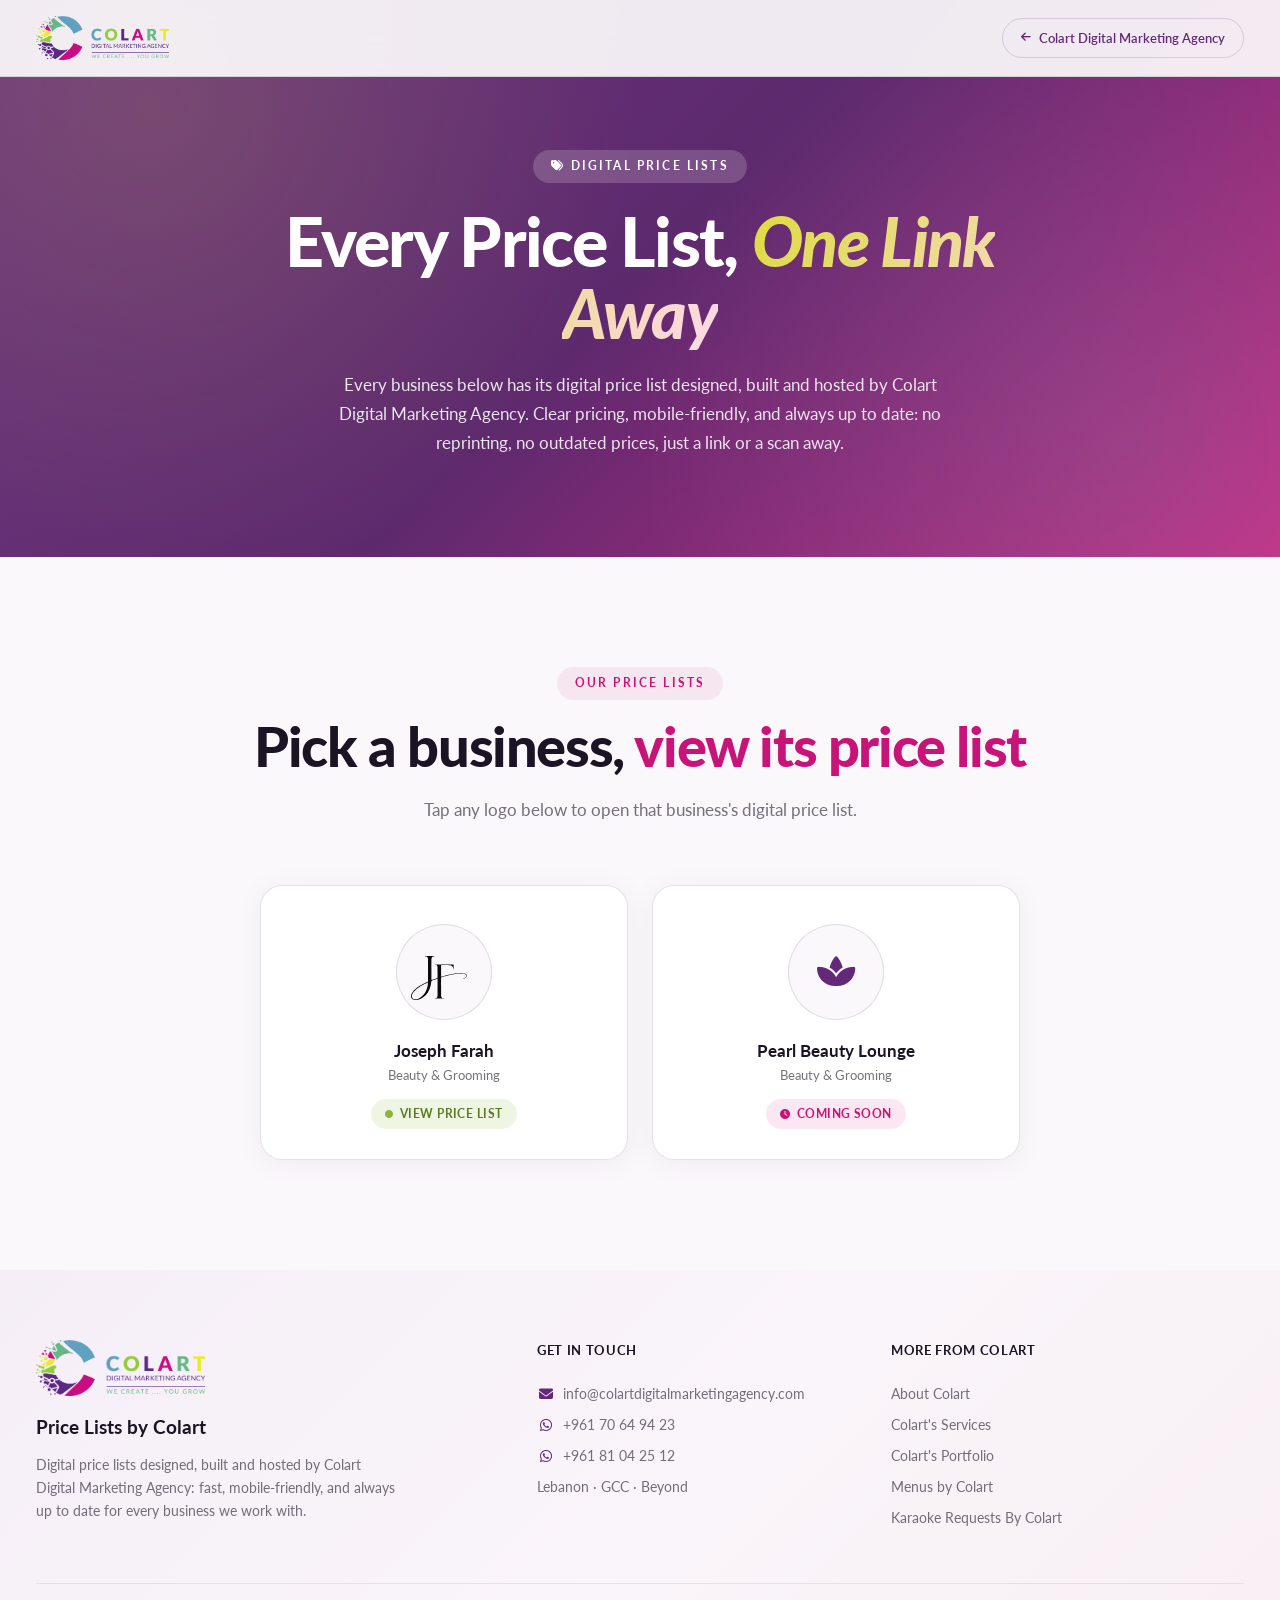
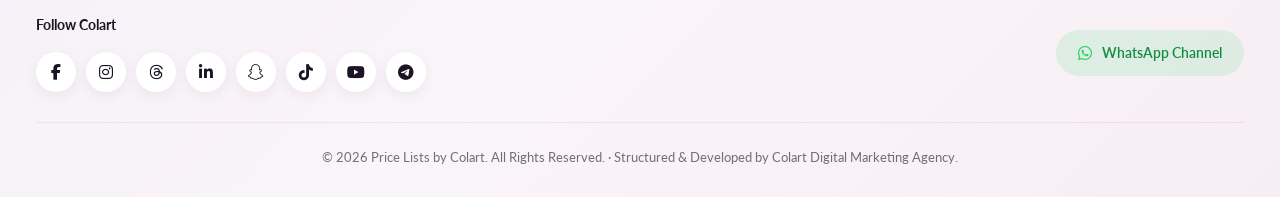
==== index.html @ c8cdec87 "Add files via upload" ====
<!DOCTYPE html>
<html lang="en">
<head>
<meta charset="UTF-8">
<meta name="viewport" content="width=device-width, initial-scale=1.0">
<title>Price Lists by Colart | Digital Price Lists</title>
<meta name="description" content="Every business price list designed, built and hosted by Colart Digital Marketing Agency: clear pricing, mobile-friendly, and always up to date. Pick a business below to view its price list.">

<link rel="icon" type="image/png" href="assets/img/colart-logo.png">

<link rel="preconnect" href="https://fonts.googleapis.com">
<link rel="preconnect" href="https://fonts.gstatic.com" crossorigin>
<link href="https://fonts.googleapis.com/css2?family=Lato:ital,wght@0,300;0,400;0,500;0,600;0,700;0,900;1,400&display=swap" rel="stylesheet">
<link rel="stylesheet" href="https://cdnjs.cloudflare.com/ajax/libs/font-awesome/6.5.1/css/all.min.css">

<link rel="stylesheet" href="assets/css/style.css">
<link rel="stylesheet" href="assets/css/pricelists.css">
</head>
<body>

<header class="pl-header">
  <a href="/" class="logo" aria-label="Price Lists by Colart: home">
    <img src="assets/img/colart-logo.png" alt="Colart Digital Marketing Agency">
  </a>
  <a href="https://colartdigitalmarketingagency.com" class="back-link">
    <i class="fa-solid fa-arrow-left"></i>
    <span>Colart Digital Marketing Agency</span>
  </a>
</header>

<main>

  <section class="pl-hero">
    <div class="pl-hero-content">
      <span class="section-eyebrow-pill light"><i class="fa-solid fa-tags"></i> Digital Price Lists</span>
      <h1 class="pl-hero-title">Every Price List, <span class="accent">One Link Away</span></h1>
      <p class="pl-hero-text">Every business below has its digital price list designed, built and hosted by Colart Digital Marketing Agency. Clear pricing, mobile-friendly, and always up to date: no reprinting, no outdated prices, just a link or a scan away.</p>
    </div>
  </section>

  <section class="pricelists-section" id="pricelists">
    <div class="container">
      <div class="section-head">
        <span class="section-eyebrow-pill">Our Price Lists</span>
        <h2>Pick a business, <span class="magenta">view its price list</span></h2>
        <p>Tap any logo below to open that business's digital price list.</p>
      </div>

      <div class="pricelist-grid">

        <a class="pricelist-card reveal d1" href="/josephfarah/" aria-label="Joseph Farah: view price list">
          <div class="pricelist-card-logo">
            <img src="josephfarah/assets/img/josephfarah-logo.svg" alt="Joseph Farah logo">
          </div>
          <div class="pricelist-card-name">Joseph Farah</div>
          <div class="pricelist-card-cat">Beauty &amp; Grooming</div>
          <span class="pricelist-card-status live"><i class="fa-solid fa-circle"></i> View Price List</span>
        </a>

        <a class="pricelist-card reveal d2" href="/pearl-beauty-lounge/" aria-label="Pearl Beauty Lounge: coming soon">
          <div class="pricelist-card-logo">
            <i class="fa-solid fa-spa"></i>
          </div>
          <div class="pricelist-card-name">Pearl Beauty Lounge</div>
          <div class="pricelist-card-cat">Beauty &amp; Grooming</div>
          <span class="pricelist-card-status soon"><i class="fa-solid fa-clock"></i> Coming Soon</span>
        </a>

      </div>
    </div>
  </section>

</main>

<footer>
  <div class="foot-top">
    <div class="foot-brand">
      <img src="assets/img/colart-logo.png" alt="Colart Digital Marketing Agency">
      <h3 class="foot-tagline">Price Lists by Colart</h3>
      <p class="foot-desc">Digital price lists designed, built and hosted by Colart Digital Marketing Agency: fast, mobile-friendly, and always up to date for every business we work with.</p>
    </div>

    <div class="foot-col">
      <h5>GET IN TOUCH</h5>
      <a href="mailto:info@colartdigitalmarketingagency.com"><i class="fa-solid fa-envelope"></i>info@colartdigitalmarketingagency.com</a>
      <a href="https://wa.me/96170649423"><i class="fa-brands fa-whatsapp"></i>+961 70 64 94 23</a>
      <a href="https://wa.me/96181042512"><i class="fa-brands fa-whatsapp"></i>+961 81 04 25 12</a>
      <p>Lebanon &middot; GCC &middot; Beyond</p>
    </div>

    <div class="foot-col">
      <h5>MORE FROM COLART</h5>
      <a href="https://www.colartdigitalmarketingagency.com">About Colart</a>
      <a href="https://www.colartdigitalmarketingagency.com/services">Colart's Services</a>
      <a href="https://www.colartdigitalmarketingagency.com/our-work">Colart's Portfolio</a>
      <a href="https://menus.colartdigitalmarketingagency.com">Menus by Colart</a>
      <a href="https://requests.colartdigitalmarketingagency.com">Karaoke Requests By Colart</a>
    </div>
  </div>

  <div class="foot-mid">
    <div class="follow">
      <h5>Follow Colart</h5>
      <div class="social-icons">
        <a href="https://facebook.com/colartdigitalmarketingagency" aria-label="Facebook"><i class="fa-brands fa-facebook-f"></i></a>
        <a href="https://instagram.com/colartdigitalmarketingagency" aria-label="Instagram"><i class="fa-brands fa-instagram"></i></a>
        <a href="https://threads.net/@colartdigitalmarketingagency" aria-label="Threads"><i class="fa-brands fa-threads"></i></a>
        <a href="https://linkedin.com/company/colartdigitalmarketingagency" aria-label="LinkedIn"><i class="fa-brands fa-linkedin-in"></i></a>
        <a href="https://snapchat.com/add/colartlb" aria-label="Snapchat"><i class="fa-brands fa-snapchat"></i></a>
        <a href="https://tiktok.com/@colartdigitalmarketing" aria-label="TikTok"><i class="fa-brands fa-tiktok"></i></a>
        <a href="https://youtube.com/@colartdigitalmarketingagency" aria-label="YouTube"><i class="fa-brands fa-youtube"></i></a>
        <a href="https://t.me/colartdigitalmarketingagency" aria-label="Telegram"><i class="fa-brands fa-telegram"></i></a>
      </div>
    </div>
    <a href="https://whatsapp.com/channel/0029VbBE25m7j6g4kQvefg2K" class="whatsapp-channel">
      <i class="fa-brands fa-whatsapp"></i> WhatsApp Channel
    </a>
  </div>

  <div class="foot-bottom">
    <p>&copy; 2026 Price Lists by Colart. All Rights Reserved. &middot; Structured &amp; Developed by Colart Digital Marketing Agency.</p>
  </div>
</footer>

<script>
  // Scroll reveal for cards, consistent with the main brand site behaviour
  document.addEventListener('DOMContentLoaded', function () {
    var items = document.querySelectorAll('.reveal');
    if (!('IntersectionObserver' in window)) return;
    var io = new IntersectionObserver(function (entries) {
      entries.forEach(function (entry) {
        if (entry.isIntersecting) {
          entry.target.style.animationPlayState = 'running';
        }
      });
    }, { threshold: 0.15 });
    items.forEach(function (el) { io.observe(el); });
  });
</script>

</body>
</html>
---- assets/css/style.css ----
/* ===========================================
   COLART — DIGITAL MARKETING AGENCY
   Main Stylesheet
   We Create. You Grow.
=========================================== */

/* ===========================================
   1. BRAND TOKENS & RESET
=========================================== */
:root {
  /* Brand colors (extracted from official logo) */
  --purple:     #642878;
  --purple-dk:  #4a1d59;
  --magenta:    #c81478;
  --magenta-lt: #e64497;
  --teal:       #50a0b4;
  --mint:       #64a08c;
  --lime:       #8cb43c;
  --yellow:     #dcdc3c;
  --whatsapp:   #25d366;

  /* Neutrals */
  --ink:      #1a1424;
  --bg:       #ffffff;
  --bg-soft:  #faf8fb;
  --line:     rgba(26, 20, 36, .12);
  --muted:    rgba(26, 20, 36, .6);

  /* Typography — Lato only */
  --font-display: 'Lato', system-ui, sans-serif;
  --font-body:    'Lato', system-ui, sans-serif;
  --font-mono:    'Lato', system-ui, sans-serif;
}

* { margin: 0; padding: 0; box-sizing: border-box; }
html { scroll-behavior: smooth; }
html, body { background: var(--bg); color: var(--ink); overflow-x: hidden; }
body {
  font-family: var(--font-body);
  font-weight: 400;
  line-height: 1.55;
  -webkit-font-smoothing: antialiased;
  -moz-osx-font-smoothing: grayscale;
}
a { color: inherit; text-decoration: none; }
img { max-width: 100%; display: block; }
button { font-family: inherit; }

/* ===========================================
   2. HEADER
=========================================== */
header {
  position: fixed;
  top: 0; left: 0; right: 0;
  z-index: 50;
  display: flex;
  justify-content: space-between;
  align-items: center;
  padding: 14px 36px;
  background: rgba(255, 255, 255, .9);
  backdrop-filter: blur(16px);
  -webkit-backdrop-filter: blur(16px);
  border-bottom: 1px solid var(--line);
  transition: box-shadow .3s, background .3s;
}
.logo { display: flex; align-items: center; }
.logo {
  position: relative;
  overflow: visible;
  transition: transform .4s cubic-bezier(.7, 0, .2, 1);
}
.logo img {
  height: 48px;
  width: auto;
  display: block;
  transition: transform .5s cubic-bezier(.7, 0, .2, 1), filter .4s ease;
  position: relative;
  z-index: 2;
}
.logo::before {
  content: "";
  position: absolute;
  top: 50%; left: 50%;
  transform: translate(-50%, -50%) scale(.7);
  width: 110%;
  height: 110%;
  background: radial-gradient(circle, rgba(200, 20, 120, .25) 0%, transparent 70%);
  border-radius: 50%;
  opacity: 0;
  transition: all .5s cubic-bezier(.2, .7, .2, 1);
  pointer-events: none;
  z-index: 1;
}
.logo:hover img {
  transform: scale(1.08) rotate(-3deg);
  filter: drop-shadow(0 4px 14px rgba(200, 20, 120, .3));
}
.logo:hover::before {
  opacity: 1;
  transform: translate(-50%, -50%) scale(1.3);
}
nav.nav-links { display: flex; gap: 34px; font-size: 14px; font-weight: 500; }
nav.nav-links a {
  position: relative;
  padding: 6px 0;
  transition: color .3s;
  color: var(--ink);
}
nav.nav-links a::after {
  content: "";
  position: absolute;
  left: 0; right: 0; bottom: 0;
  height: 2px;
  background: var(--magenta);
  transform: scaleX(0);
  transform-origin: left;
  transition: transform .4s cubic-bezier(.7, 0, .2, 1);
}
nav.nav-links a:hover { color: var(--purple); }
nav.nav-links a:hover::after { transform: scaleX(1); }
nav.nav-links a.active { color: var(--purple); }
nav.nav-links a.active::after { transform: scaleX(1); }

.nav-cta {
  background: var(--purple);
  color: #fff;
  padding: 11px 22px;
  border-radius: 999px;
  font-size: 13px;
  font-weight: 600;
  letter-spacing: .02em;
  transition: background .3s, transform .3s;
  display: inline-flex;
  align-items: center;
  gap: 8px;
}
.nav-cta:hover { background: var(--magenta); transform: translateY(-1px); }
.menu-toggle {
  display: none;
  background: none;
  border: none;
  cursor: pointer;
  font-size: 26px;
  color: var(--purple);
}
@media (max-width: 980px) {
  header { padding: 12px 20px; }
  nav.nav-links { display: none; }
  .nav-cta { display: none; }
  .menu-toggle { display: block; }
  .logo img { height: 42px; }
}

/* ===========================================
   3. MOBILE MENU
=========================================== */
.mobile-menu {
  position: fixed;
  top: 66px;
  left: 0; right: 0;
  background: #fff;
  border-bottom: 1px solid var(--line);
  z-index: 49;
  transform: translateY(-100%);
  opacity: 0;
  visibility: hidden;
  transition: all .4s cubic-bezier(.2, .7, .2, 1);
}
.mobile-menu.open {
  transform: translateY(0);
  opacity: 1;
  visibility: visible;
}
.mobile-menu nav {
  display: flex;
  flex-direction: column;
  padding: 24px 20px;
  gap: 4px;
}
.mobile-menu nav a {
  padding: 14px 0;
  font-weight: 500;
  font-size: 16px;
  border-bottom: 1px solid var(--line);
  color: var(--ink);
  transition: color .3s;
}
.mobile-menu nav a:hover { color: var(--purple); }
.mobile-menu nav a:last-child { border-bottom: none; }
.mobile-cta {
  background: var(--purple);
  color: #fff !important;
  text-align: center;
  border-radius: 999px;
  margin-top: 16px;
  padding: 14px 22px !important;
  border-bottom: none !important;
  font-weight: 600 !important;
}

/* ===========================================
   4. HERO SECTION
=========================================== */
.hero {
  position: relative;
  min-height: 100vh;
  padding: 140px 36px 100px;
  overflow: hidden;
  isolation: isolate;
  display: flex;
  align-items: center;
}
.hero-bg {
  position: absolute;
  inset: 0;
  z-index: -2;
  background-image: url('../images/hero-bg.jpg');
  background-size: cover;
  background-position: center;
  background-repeat: no-repeat;
}
.hero-overlay {
  position: absolute;
  inset: 0;
  z-index: -1;
  background: linear-gradient(
    100deg,
    rgba(100, 40, 120, .92) 0%,
    rgba(100, 40, 120, .78) 35%,
    rgba(80, 40, 120, .55) 65%,
    rgba(200, 20, 120, .45) 100%
  );
}
.hero-overlay::after {
  content: "";
  position: absolute;
  inset: 0;
  background-image:
    radial-gradient(circle at 20% 30%, rgba(220, 220, 60, .08) 0%, transparent 40%),
    radial-gradient(circle at 80% 70%, rgba(80, 160, 180, .12) 0%, transparent 40%);
  pointer-events: none;
}
.hero-inner {
  position: relative;
  width: 100%;
  max-width: 1400px;
  margin: 0 auto;
  display: grid;
  grid-template-columns: 1.3fr 1fr;
  gap: 80px;
  align-items: center;
}
@media (max-width: 980px) {
  .hero-inner { grid-template-columns: 1fr; gap: 50px; }
  .hero { padding: 130px 24px 80px; }
}

.hero-eyebrow {
  display: inline-flex;
  align-items: center;
  gap: 12px;
  background: rgba(255, 255, 255, .12);
  backdrop-filter: blur(10px);
  -webkit-backdrop-filter: blur(10px);
  border: 1px solid rgba(255, 255, 255, .2);
  padding: 8px 18px;
  border-radius: 999px;
  font-size: 12px;
  font-weight: 500;
  text-transform: uppercase;
  letter-spacing: .15em;
  color: #fff;
  margin-bottom: 32px;
}
.hero-eyebrow::before {
  content: "";
  width: 8px;
  height: 8px;
  border-radius: 50%;
  background: var(--yellow);
  box-shadow: 0 0 12px var(--yellow);
  animation: pulse 2s ease-in-out infinite;
}
@keyframes pulse {
  0%, 100% { opacity: 1; transform: scale(1); }
  50%      { opacity: .6; transform: scale(1.2); }
}

.hero-title {
  font-family: var(--font-display);
  font-weight: 300;
  font-size: clamp(44px, 7vw, 108px);
  line-height: .95;
  letter-spacing: -.035em;
  color: #fff;
  margin-bottom: 30px;
}
.hero-title .accent-create {
  font-style: italic;
  font-weight: 500;
  background: linear-gradient(120deg, var(--yellow) 0%, var(--lime) 100%);
  -webkit-background-clip: text;
  background-clip: text;
  -webkit-text-fill-color: transparent;
}
.hero-title .accent-grow {
  font-style: italic;
  font-weight: 500;
  background: linear-gradient(120deg, #ff6bb5 0%, var(--magenta) 100%);
  -webkit-background-clip: text;
  background-clip: text;
  -webkit-text-fill-color: transparent;
}
.hero-sub {
  font-family: var(--font-display);
  font-weight: 300;
  font-size: clamp(17px, 1.4vw, 21px);
  line-height: 1.5;
  color: rgba(255, 255, 255, .85);
  max-width: 560px;
  margin-bottom: 42px;
}
.hero-buttons { display: flex; gap: 14px; flex-wrap: wrap; }
.btn-primary {
  display: inline-flex;
  align-items: center;
  gap: 10px;
  background: #fff;
  color: var(--purple);
  padding: 17px 30px;
  border-radius: 999px;
  font-size: 14px;
  font-weight: 600;
  letter-spacing: .01em;
  transition: transform .3s, background .3s, color .3s;
  box-shadow: 0 8px 30px rgba(0, 0, 0, .18);
}
.btn-primary:hover {
  background: var(--magenta);
  color: #fff;
  transform: translateY(-2px);
}
.btn-primary .arrow { transition: transform .3s; }
.btn-primary:hover .arrow { transform: translateX(4px); }
.btn-ghost {
  display: inline-flex;
  align-items: center;
  gap: 10px;
  border: 1.5px solid rgba(255, 255, 255, .4);
  color: #fff;
  padding: 17px 30px;
  border-radius: 999px;
  font-size: 14px;
  font-weight: 500;
  transition: background .3s, border-color .3s;
}
.btn-ghost:hover { background: rgba(255, 255, 255, .12); border-color: #fff; }

.hero-side {
  position: relative;
  height: 100%;
  min-height: 400px;
}

/* Floating "99+" badge — single, clean definition */
.floating-badge {
  position: absolute;
  top: 50%; left: 50%;
  transform: translate(-50%, -50%);
  background: rgba(255, 255, 255, .97);
  backdrop-filter: blur(20px);
  -webkit-backdrop-filter: blur(20px);
  border-radius: 20px;
  padding: 24px 28px;
  box-shadow:
    0 30px 80px rgba(74, 29, 89, .45),
    0 8px 30px rgba(200, 20, 120, .18);
  animation: floatBadge 6s ease-in-out infinite;
  width: max-content;
  max-width: calc(100% - 40px);
  z-index: 2;
}
@keyframes floatBadge {
  0%, 100% { transform: translate(-50%, -50%) translateY(0)    rotate(-1deg); }
  50%      { transform: translate(-50%, -50%) translateY(-18px) rotate(1deg);  }
}
.badge-decorative {
  position: absolute;
  top: -14px; right: -14px;
  background: var(--magenta);
  color: #fff;
  width: 54px; height: 54px;
  border-radius: 50%;
  display: grid;
  place-items: center;
  font-family: var(--font-display);
  font-style: italic;
  font-weight: 700;
  font-size: 22px;
  box-shadow: 0 8px 20px rgba(200, 20, 120, .4);
  animation: spin 18s linear infinite;
}
@keyframes spin { from { transform: rotate(0); } to { transform: rotate(360deg); } }
.badge-label {
  font-size: 11px;
  font-weight: 600;
  text-transform: uppercase;
  letter-spacing: .18em;
  color: var(--magenta);
  margin-bottom: 4px;
}
.badge-num {
  font-family: var(--font-display);
  font-weight: 900;
  font-style: italic;
  font-size: 64px;
  line-height: .9;
  background: linear-gradient(135deg, var(--purple) 0%, var(--magenta) 100%);
  -webkit-background-clip: text;
  background-clip: text;
  -webkit-text-fill-color: transparent;
  margin-bottom: 8px;
  letter-spacing: -.02em;
}
.badge-text {
  font-family: var(--font-display);
  font-weight: 400;
  font-size: 15px;
  line-height: 1.3;
  color: var(--ink);
}
.badge-text strong {
  font-weight: 600;
  color: var(--purple);
  display: block;
}
.floating-dot {
  position: absolute;
  border-radius: 50%;
  box-shadow: 0 4px 14px rgba(0, 0, 0, .15);
  animation: floatDot 4s ease-in-out infinite;
}
.dot-1 { width: 18px; height: 18px; background: var(--yellow); top: 18%; left: 8%;   animation-delay: -1s;   }
.dot-2 { width: 14px; height: 14px; background: var(--teal);   top: 78%; right: 12%; animation-delay: -2.5s; }
.dot-3 { width: 12px; height: 12px; background: var(--lime);   bottom: 8%; left: 18%; animation-delay: -1.7s; }
@keyframes floatDot {
  0%, 100% { transform: translateY(0); }
  50%      { transform: translateY(-14px); }
}

/* Hero responsive — tablet */
@media (max-width: 980px) {
  .hero-side {
    min-height: 320px;
    display: flex;
    align-items: center;
    justify-content: center;
  }
  .floating-badge {
    position: relative;
    top: auto; left: auto;
    transform: none;
    padding: 22px 26px;
    width: max-content;
    max-width: calc(100% - 60px);
    animation: floatBadgeStatic 6s ease-in-out infinite;
  }
  .badge-num { font-size: 54px; }
  .badge-text { font-size: 14px; }
  .badge-decorative {
    width: 42px; height: 42px;
    font-size: 16px;
    top: -12px; right: -12px;
  }
}

/* Hero responsive — phone */
@media (max-width: 480px) {
  .hero { padding: 120px 18px 60px; }
  .hero-side { min-height: 260px; }
  .floating-badge {
    padding: 20px 24px;
    border-radius: 16px;
    max-width: calc(100% - 50px);
  }
  .badge-num { font-size: 48px; }
  .badge-text { font-size: 13px; }
  .badge-label { font-size: 10px; }
  .floating-dot { display: none; }
}

/* Static-position floating animation for mobile (badge floats in place without translate offset) */
@keyframes floatBadgeStatic {
  0%, 100% { transform: translateY(0)    rotate(-1deg); }
  50%      { transform: translateY(-12px) rotate(1deg);  }
}

/* ===========================================
   5. SHARED SECTION ELEMENTS
=========================================== */
.section {
  padding: 110px 36px;
  position: relative;
}
@media (max-width: 880px) { .section { padding: 80px 24px; } }

.section-eyebrow {
  font-size: 13px;
  font-weight: 700;
  text-transform: uppercase;
  letter-spacing: .18em;
  color: var(--purple);
  margin-bottom: 20px;
  display: inline-block;
}
.section-eyebrow.center { display: block; text-align: center; }

.section-title {
  font-family: var(--font-display);
  font-weight: 600;
  font-size: clamp(34px, 4.8vw, 64px);
  line-height: 1.05;
  letter-spacing: -.025em;
  color: var(--ink);
  margin-bottom: 24px;
}
.section-title.center { text-align: center; }
.section-title .magenta { color: var(--magenta); }

.section-intro {
  font-size: 17px;
  line-height: 1.65;
  color: var(--muted);
  max-width: 820px;
}
.section-intro.center { margin: 0 auto; text-align: center; }

/* ===========================================
   12. FOOTER
=========================================== */
footer {
  background: linear-gradient(135deg, #f5eef7 0%, #faf5fa 50%, #f7eef3 100%);
  padding: 70px 36px 30px;
  position: relative;
}
@media (max-width: 880px) { footer { padding: 60px 24px 30px; } }

.foot-top {
  max-width: 1280px;
  margin: 0 auto;
  display: grid;
  grid-template-columns: 1.5fr 1fr 1.2fr;
  gap: 60px;
  padding-bottom: 50px;
}
@media (max-width: 880px) { .foot-top { grid-template-columns: 1fr; gap: 40px; } }

.foot-brand img {
  height: 56px;
  margin-bottom: 16px;
}
.foot-tagline {
  font-family: var(--font-display);
  font-weight: 700;
  font-size: 19px;
  color: var(--ink);
  margin-bottom: 12px;
}
.foot-desc {
  font-size: 14px;
  line-height: 1.65;
  color: var(--muted);
  max-width: 360px;
}

.foot-col h5 {
  font-size: 13px;
  font-weight: 700;
  letter-spacing: .05em;
  color: var(--ink);
  margin-bottom: 18px;
}
.foot-col a, .foot-col p {
  display: block;
  font-size: 14px;
  padding: 5px 0;
  line-height: 1.5;
  color: var(--muted);
  transition: color .3s, transform .3s;
}
.foot-col a:hover { color: var(--magenta); transform: translateX(3px); }

/* Get-in-touch icons — fixed width, spacing, brand color */
.foot-col a i,
.foot-col p i {
  width: 18px;
  margin-right: 8px;
  color: var(--purple);
  text-align: center;
}

.foot-mid {
  max-width: 1280px;
  margin: 0 auto;
  display: flex;
  justify-content: space-between;
  align-items: center;
  flex-wrap: wrap;
  gap: 30px;
  padding-top: 30px;
  border-top: 1px solid rgba(100, 40, 120, .1);
}
.follow h5 {
  font-size: 14px;
  font-weight: 700;
  color: var(--ink);
  margin-bottom: 16px;
}
.social-icons {
  display: flex;
  gap: 10px;
  flex-wrap: wrap;
}
.social-icons a {
  width: 40px; height: 40px;
  border-radius: 50%;
  background: #fff;
  display: grid;
  place-items: center;
  color: var(--ink);
  font-size: 16px;
  box-shadow: 0 4px 14px rgba(26, 20, 36, .06);
  transition: transform .3s, background .3s, color .3s;
}
.social-icons a:hover {
  transform: translateY(-3px);
  background: var(--purple);
  color: #fff;
}
.social-icons i { font-size: 16px; line-height: 1; color: inherit; }

.whatsapp-channel {
  display: inline-flex;
  align-items: center;
  gap: 10px;
  padding: 12px 22px;
  border-radius: 999px;
  background: rgba(37, 211, 102, .12);
  color: #128c40;
  font-size: 14px;
  font-weight: 600;
  transition: transform .3s, background .3s;
}
.whatsapp-channel:hover {
  background: rgba(37, 211, 102, .2);
  transform: translateY(-2px);
}
.whatsapp-channel i { font-size: 16px; line-height: 1; color: #25d366; }

.foot-bottom {
  max-width: 1280px;
  margin: 30px auto 0;
  padding-top: 24px;
  border-top: 1px solid rgba(100, 40, 120, .08);
  text-align: center;
  font-size: 13px;
  color: var(--muted);
}

/* ===========================================
   13. WEBSITE CHAT ASSISTANT (FAQ bot + WhatsApp agent handoff)
=========================================== */
.chatbot-widget {
  position: fixed;
  bottom: 26px;
  right: 26px;
  z-index: 200;
  display: flex;
  align-items: center;
  gap: 10px;
}
.chatbot-launcher-label {
  background: #fff;
  color: var(--ink);
  font-size: 14px;
  font-weight: 700;
  padding: 10px 18px;
  border-radius: 999px;
  box-shadow: 0 8px 26px rgba(26, 20, 36, .18);
  white-space: nowrap;
  opacity: 1;
  visibility: visible;
  transform: translateX(0);
  transition: opacity .25s, transform .25s, visibility .25s;
}
.chatbot-widget.is-open .chatbot-launcher-label {
  opacity: 0;
  visibility: hidden;
  transform: translateX(10px);
  pointer-events: none;
}
.chatbot-launcher {
  flex-shrink: 0;
  position: relative;
  width: 60px;
  height: 60px;
  border-radius: 50%;
  border: none;
  cursor: pointer;
  background: var(--whatsapp);
  display: grid;
  place-items: center;
  box-shadow: 0 8px 30px rgba(37, 211, 102, .4);
  transition: transform .3s, background .3s;
  animation: wa-pulse 2.4s ease-in-out infinite;
}
.chatbot-launcher:hover { transform: scale(1.08); animation: none; }
.chatbot-launcher i { font-size: 26px; line-height: 1; color: #fff; position: absolute; transition: opacity .25s, transform .25s; }
.chatbot-launcher .fa-wand-magic-sparkles { opacity: 1; transform: scale(1); }
.chatbot-launcher .fa-xmark { opacity: 0; transform: scale(.5); }
.chatbot-widget.is-open .chatbot-launcher { background: var(--purple); animation: none; }
.chatbot-widget.is-open .chatbot-launcher .fa-wand-magic-sparkles { opacity: 0; transform: scale(.5); }
.chatbot-widget.is-open .chatbot-launcher .fa-xmark { opacity: 1; transform: scale(1); }

@keyframes wa-pulse {
  0%, 100% { box-shadow: 0 8px 30px rgba(37, 211, 102, .4), 0 0 0 0 rgba(37, 211, 102, .55); }
  50%      { box-shadow: 0 8px 30px rgba(37, 211, 102, .4), 0 0 0 16px rgba(37, 211, 102, 0); }
}

.chatbot-panel {
  position: absolute;
  bottom: 76px;
  right: 0;
  width: 380px;
  max-width: calc(100vw - 40px);
  height: 560px;
  max-height: calc(100vh - 140px);
  background: #fff;
  border-radius: 22px;
  box-shadow: 0 30px 80px rgba(26, 20, 36, .28);
  display: flex;
  flex-direction: column;
  overflow: hidden;
  opacity: 0;
  visibility: hidden;
  transform: translateY(20px) scale(.97);
  transform-origin: bottom right;
  transition: opacity .35s cubic-bezier(.2, .7, .2, 1), transform .35s cubic-bezier(.2, .7, .2, 1), visibility .35s;
}
.chatbot-widget.is-open .chatbot-panel {
  opacity: 1;
  visibility: visible;
  transform: translateY(0) scale(1);
}
.chatbot-header {
  display: flex;
  align-items: center;
  justify-content: space-between;
  gap: 12px;
  padding: 18px 18px;
  background: linear-gradient(135deg, var(--purple) 0%, var(--magenta) 100%);
  flex-shrink: 0;
}
.chatbot-header-info { display: flex; align-items: center; gap: 12px; min-width: 0; }
.chatbot-avatar {
  width: 40px;
  height: 40px;
  border-radius: 50%;
  background: #fff;
  display: grid;
  place-items: center;
  flex-shrink: 0;
  padding: 6px;
  overflow: hidden;
}
.chatbot-avatar img { width: 100%; height: 100%; object-fit: contain; }
.chatbot-header-name { font-size: 15px; font-weight: 700; color: #fff; line-height: 1.3; }
.chatbot-header-status {
  display: flex;
  align-items: center;
  gap: 6px;
  font-size: 12px;
  color: rgba(255, 255, 255, .85);
  line-height: 1.3;
}
.chatbot-status-dot {
  width: 7px; height: 7px;
  border-radius: 50%;
  background: var(--lime);
  box-shadow: 0 0 8px var(--lime);
  flex-shrink: 0;
}
.chatbot-close {
  width: 32px; height: 32px;
  border-radius: 50%;
  border: none;
  background: rgba(255, 255, 255, .18);
  color: #fff;
  display: grid;
  place-items: center;
  cursor: pointer;
  flex-shrink: 0;
  transition: background .3s, transform .3s;
}
.chatbot-close:hover { background: rgba(255, 255, 255, .3); transform: rotate(90deg); }

.chatbot-messages {
  flex: 1;
  overflow-y: auto;
  padding: 18px;
  display: flex;
  flex-direction: column;
  gap: 10px;
  background: var(--bg-soft);
}
.chatbot-msg {
  max-width: 84%;
  padding: 11px 15px;
  border-radius: 16px;
  font-size: 13.5px;
  line-height: 1.55;
  white-space: pre-line;
}
.chatbot-msg-bot {
  align-self: flex-start;
  background: #fff;
  color: var(--ink);
  border: 1px solid var(--line);
  border-bottom-left-radius: 4px;
}
.chatbot-msg-user {
  align-self: flex-end;
  background: linear-gradient(135deg, var(--purple) 0%, var(--magenta) 100%);
  color: #fff;
  border-bottom-right-radius: 4px;
}
.chatbot-typing { display: flex; gap: 4px; padding: 14px 16px; }
.chatbot-typing span {
  width: 6px; height: 6px;
  border-radius: 50%;
  background: var(--muted);
  animation: chatbotTyping 1.2s ease-in-out infinite;
}
.chatbot-typing span:nth-child(2) { animation-delay: .15s; }
.chatbot-typing span:nth-child(3) { animation-delay: .3s; }
@keyframes chatbotTyping {
  0%, 60%, 100% { opacity: .3; transform: translateY(0); }
  30% { opacity: 1; transform: translateY(-3px); }
}

.chatbot-quick-replies {
  display: flex;
  flex-wrap: wrap;
  gap: 8px;
  padding: 0 18px 14px;
  background: var(--bg-soft);
}
.chatbot-chip {
  border: 1.5px solid rgba(100, 40, 120, .25);
  background: #fff;
  color: var(--purple);
  font-size: 12.5px;
  font-weight: 600;
  padding: 8px 14px;
  border-radius: 999px;
  cursor: pointer;
  transition: all .25s;
  text-align: left;
}
.chatbot-chip:hover { background: var(--purple); color: #fff; border-color: var(--purple); }

.chatbot-input-row {
  display: flex;
  align-items: center;
  gap: 10px;
  padding: 12px 14px;
  border-top: 1px solid var(--line);
  flex-shrink: 0;
  background: #fff;
}
.chatbot-input-row input {
  flex: 1;
  min-width: 0;
  border: none;
  outline: none;
  background: var(--bg-soft);
  border-radius: 999px;
  padding: 11px 16px;
  font-size: 16px;
  font-family: inherit;
  color: var(--ink);
}
.chatbot-input-row button {
  width: 38px; height: 38px;
  border-radius: 50%;
  border: none;
  background: linear-gradient(135deg, var(--purple) 0%, var(--magenta) 100%);
  color: #fff;
  display: grid;
  place-items: center;
  cursor: pointer;
  flex-shrink: 0;
  font-size: 13px;
  transition: transform .25s;
}
.chatbot-input-row button:hover { transform: scale(1.08); }

.chatbot-agent-btn {
  display: flex;
  align-items: center;
  justify-content: center;
  gap: 9px;
  width: calc(100% - 28px);
  margin: 0 14px 14px;
  padding: 12px 18px;
  border: none;
  border-radius: 999px;
  background: var(--whatsapp);
  color: #fff;
  font-size: 13px;
  font-weight: 700;
  cursor: pointer;
  flex-shrink: 0;
  transition: filter .25s, transform .25s;
}
.chatbot-agent-btn i { font-size: 15px; }
.chatbot-agent-btn:hover { filter: brightness(1.08); transform: translateY(-2px); }

@media (max-width: 600px) {
  .chatbot-widget { bottom: 18px; right: 18px; }
  .chatbot-launcher { width: 54px; height: 54px; }
  .chatbot-launcher i { font-size: 22px; }
  .chatbot-launcher-label { font-size: 12px; padding: 8px 14px; }
  .chatbot-panel {
    position: fixed;
    left: 12px;
    right: 12px;
    top: 16px;
    bottom: 86px;
    width: auto;
    height: auto;
    max-width: none;
    max-height: none;
  }
  .chatbot-quick-replies { padding: 0 14px 12px; gap: 7px; }
  .chatbot-chip { font-size: 12px; padding: 7px 12px; }
  .chatbot-agent-btn { width: calc(100% - 24px); margin: 0 12px 12px; font-size: 12.5px; }
}

/* ===========================================
   14. RESULTS / CAMPAIGN STATS (Our Work page)
=========================================== */
.results-grid {
  display: grid;
  grid-template-columns: repeat(auto-fit, minmax(280px, 340px));
  gap: 22px;
  justify-content: center;
}
.stat-card {
  display: flex;
  flex-direction: column;
  background: #fff;
  border: 1px solid var(--line);
  border-radius: 20px;
  padding: 28px 26px;
  box-shadow: 0 4px 20px rgba(26, 20, 36, .05);
  cursor: pointer;
  transition: transform .3s cubic-bezier(.2, .7, .2, 1), box-shadow .3s;
}
.stat-card:hover { transform: translateY(-6px); box-shadow: 0 20px 44px rgba(26, 20, 36, .12); }
.stat-card-cta {
  display: inline-flex;
  align-items: center;
  gap: 7px;
  font-size: 12.5px;
  font-weight: 700;
  color: var(--purple);
  margin-top: auto;
  padding-top: 14px;
  border-top: 1px solid var(--line);
  transition: gap .25s, color .25s;
}
.stat-card-cta i { font-size: 11px; transition: transform .3s; }
.stat-card:hover .stat-card-cta { color: var(--magenta); }
.stat-card:hover .stat-card-cta i { transform: translateX(4px); }
.stat-card-header {
  display: flex;
  align-items: center;
  gap: 12px;
  margin-bottom: 18px;
}
.stat-card-icon {
  width: 42px;
  height: 42px;
  border-radius: 50%;
  flex-shrink: 0;
  display: grid;
  place-items: center;
  background: linear-gradient(135deg, var(--purple) 0%, var(--magenta) 100%);
  color: #fff;
  font-size: 18px;
}
.stat-card-name { font-size: 16px; font-weight: 800; color: var(--ink); line-height: 1.3; }
.stat-card-sub { font-size: 12.5px; color: var(--muted); margin-top: 1px; }
.stat-number {
  display: flex;
  align-items: baseline;
  gap: 10px;
  font-weight: 900;
  line-height: 1;
  margin-bottom: 10px;
  flex-wrap: wrap;
}
.stat-number .stat-from { font-size: 20px; color: var(--muted); font-weight: 700; }
.stat-number .stat-arrow { font-size: 18px; color: var(--lime); }
.stat-number .stat-to {
  font-size: 34px;
  background: linear-gradient(135deg, var(--purple) 0%, var(--magenta) 100%);
  -webkit-background-clip: text;
  background-clip: text;
  color: transparent;
}
.stat-label { font-size: 12.5px; font-weight: 700; color: var(--purple); text-transform: uppercase; letter-spacing: .04em; margin-bottom: 14px; }
.stat-detail { font-size: 13.5px; color: var(--muted); line-height: 1.6; margin-bottom: 16px; }
.stat-detail strong { color: var(--ink); font-weight: 700; }
.stat-link {
  display: inline-flex;
  align-items: center;
  gap: 7px;
  font-size: 12.5px;
  font-weight: 700;
  color: var(--purple);
  padding-top: 14px;
  border-top: 1px solid var(--line);
  width: 100%;
  transition: gap .25s, color .25s;
}
.stat-link i { font-size: 13px; }
.stat-link:hover { gap: 10px; color: var(--magenta); }

.stat-kpi-grid {
  display: grid;
  grid-template-columns: 1fr 1fr;
  gap: 12px;
  margin-bottom: 16px;
}
.stat-kpi {
  background: var(--bg-soft);
  border-radius: 12px;
  padding: 12px 10px;
  text-align: center;
}
.stat-kpi-num {
  display: block;
  font-size: 21px;
  font-weight: 900;
  background: linear-gradient(135deg, var(--purple) 0%, var(--magenta) 100%);
  -webkit-background-clip: text;
  background-clip: text;
  color: transparent;
  line-height: 1.2;
}
.stat-kpi-label { display: block; font-size: 11px; font-weight: 700; color: var(--muted); text-transform: uppercase; letter-spacing: .03em; margin-top: 2px; }

/* Full case study content inside a results modal */
.case-study-kpis {
  display: grid;
  grid-template-columns: repeat(4, 1fr);
  gap: 12px;
  margin-bottom: 34px;
}
@media (max-width: 600px) { .case-study-kpis { grid-template-columns: repeat(2, 1fr); } }
.case-study-body { max-width: 640px; margin: 0 auto; }
.case-study-section { margin-bottom: 26px; }
.case-study-section:last-child { margin-bottom: 0; }
.case-study-section h4 {
  font-size: 12.5px;
  font-weight: 800;
  color: var(--purple);
  text-transform: uppercase;
  letter-spacing: .05em;
  margin-bottom: 8px;
}
.case-study-section p {
  font-size: 14.5px;
  line-height: 1.7;
  color: var(--muted);
}
.case-study-section p strong { color: var(--ink); font-weight: 700; }
.case-study-list {
  display: grid;
  gap: 8px;
  margin-top: 4px;
}
.case-study-list div {
  font-size: 14px;
  line-height: 1.6;
  color: var(--muted);
  padding-left: 20px;
  position: relative;
}
.case-study-list div::before {
  content: "";
  position: absolute;
  left: 0;
  top: 9px;
  width: 6px;
  height: 6px;
  border-radius: 50%;
  background: var(--magenta);
}
.case-study-list div strong { color: var(--ink); font-weight: 700; }
.case-study-quote {
  font-size: 17px;
  font-weight: 700;
  font-style: italic;
  color: var(--ink);
  line-height: 1.5;
  border-left: 3px solid var(--magenta);
  padding: 4px 0 4px 18px;
  margin: 26px 0;
}
.case-study-quote-cite {
  display: block;
  font-size: 12.5px;
  font-weight: 700;
  font-style: normal;
  text-transform: uppercase;
  letter-spacing: .04em;
  color: var(--muted);
  margin-top: 8px;
}

/* Native bar chart used inside case study modals */
.case-study-chart { margin-bottom: 30px; }
.case-study-chart-title {
  font-size: 12.5px;
  font-weight: 800;
  color: var(--purple);
  text-transform: uppercase;
  letter-spacing: .05em;
  margin-bottom: 14px;
}
.chart-bar-row {
  display: flex;
  align-items: center;
  gap: 12px;
  margin-bottom: 11px;
}
.chart-bar-row:last-child { margin-bottom: 0; }
.chart-bar-label {
  flex: 0 0 96px;
  font-size: 12px;
  font-weight: 700;
  color: var(--muted);
  text-align: right;
  line-height: 1.3;
}
.chart-bar-track {
  flex: 1;
  height: 14px;
  background: var(--bg-soft);
  border-radius: 999px;
  overflow: hidden;
}
.chart-bar-fill {
  height: 100%;
  min-width: 14px;
  border-radius: 999px;
  background: linear-gradient(90deg, var(--purple) 0%, var(--magenta) 100%);
  transition: filter .25s;
}
.chart-bar-row:hover .chart-bar-fill { filter: brightness(1.12); }
.chart-bar-value {
  flex: 0 0 64px;
  font-size: 13px;
  font-weight: 800;
  color: var(--ink);
}
@media (max-width: 480px) {
  .chart-bar-label { flex-basis: 74px; font-size: 11px; }
  .chart-bar-value { flex-basis: 52px; font-size: 12px; }
}

/* ===========================================
   15. ANIMATIONS
=========================================== */
.reveal {
  opacity: 0;
  transform: translateY(30px);
  animation: reveal 1s cubic-bezier(.2, .7, .2, 1) forwards;
}
.reveal.d1 { animation-delay: .15s; }
.reveal.d2 { animation-delay: .30s; }
.reveal.d3 { animation-delay: .45s; }
.reveal.d4 { animation-delay: .60s; }
.reveal.d5 { animation-delay: .85s; }
@keyframes reveal { to { opacity: 1; transform: translateY(0); } }

.reveal-scale {
  opacity: 0;
  transform: scale(.85);
  animation: revealScale 1.2s cubic-bezier(.2, .7, .2, 1) forwards;
}
.reveal-scale.d5 { animation-delay: .85s; }
@keyframes revealScale { to { opacity: 1; transform: scale(1); } }

/* Scroll-triggered (added by JS) */
.fade-in {
  opacity: 0;
  transform: translateY(40px);
  transition: opacity .9s cubic-bezier(.2, .7, .2, 1), transform .9s cubic-bezier(.2, .7, .2, 1);
}
.fade-in.visible { opacity: 1; transform: translateY(0); }

.fade-in-stagger > * {
  opacity: 0;
  transform: translateY(40px);
  transition: opacity .9s cubic-bezier(.2, .7, .2, 1), transform .9s cubic-bezier(.2, .7, .2, 1);
}
.fade-in-stagger.visible > *           { opacity: 1; transform: translateY(0); }
.fade-in-stagger.visible > *:nth-child(1) { transition-delay: 0s; }
.fade-in-stagger.visible > *:nth-child(2) { transition-delay: .12s; }
.fade-in-stagger.visible > *:nth-child(3) { transition-delay: .24s; }
.fade-in-stagger.visible > *:nth-child(4) { transition-delay: .36s; }
.fade-in-stagger.visible > *:nth-child(5) { transition-delay: .48s; }
.fade-in-stagger.visible > *:nth-child(6) { transition-delay: .60s; }
.fade-in-stagger.visible > *:nth-child(7) { transition-delay: .72s; }
.fade-in-stagger.visible > *:nth-child(8) { transition-delay: .84s; }

/* ===========================================
   15. ACCESSIBILITY
=========================================== */
@media (prefers-reduced-motion: reduce) {
  *, *::before, *::after {
    animation-duration: .01ms !important;
    animation-iteration-count: 1 !important;
    transition-duration: .01ms !important;
    scroll-behavior: auto !important;
  }
}
:focus-visible {
  outline: 2px solid var(--magenta);
  outline-offset: 3px;
}



/* ===========================================
   6. SECTION 2 — WELCOME (REDESIGNED)
=========================================== */
.welcome-section {
  position: relative;
  padding: 110px 36px;
  background:
    radial-gradient(circle at 10% 30%, rgba(100, 40, 120, .05) 0%, transparent 40%),
    radial-gradient(circle at 90% 70%, rgba(200, 20, 120, .05) 0%, transparent 40%),
    #fff;
  text-align: center;
  overflow: hidden;
}
.welcome-content { max-width: 940px; margin: 0 auto; position: relative; z-index: 2; }
.welcome-badge {
  display: inline-flex;
  align-items: center;
  gap: 10px;
  background: linear-gradient(135deg, rgba(100, 40, 120, .08), rgba(200, 20, 120, .08));
  border: 1px solid rgba(100, 40, 120, .15);
  padding: 10px 22px;
  border-radius: 999px;
  font-size: 13px;
  font-weight: 700;
  letter-spacing: .08em;
  color: var(--purple);
  margin-bottom: 26px;
}
.welcome-badge i { color: var(--yellow); font-size: 14px; }
.welcome-badge strong { color: var(--magenta); letter-spacing: .12em; }
.welcome-title {
  font-weight: 900;
  font-size: clamp(34px, 5vw, 64px);
  line-height: 1.06;
  letter-spacing: -.025em;
  color: var(--ink);
  margin-bottom: 28px;
}
.welcome-title .magenta { color: var(--magenta); }
.welcome-text {
  font-size: 17px;
  line-height: 1.75;
  color: var(--muted);
  max-width: 820px;
  margin: 0 auto 16px;
}
.welcome-text:last-child { margin-bottom: 0; }
.welcome-cta {
  margin-top: 34px;
  display: flex;
  justify-content: center;
}
.welcome-dot {
  position: absolute;
  border-radius: 50%;
  z-index: 1;
  animation: floatDot 5s ease-in-out infinite;
}
.welcome-dot.dot-a { width: 14px; height: 14px; background: var(--yellow); top: 22%; left: 12%; animation-delay: -1s; }
.welcome-dot.dot-b { width: 12px; height: 12px; background: var(--teal); bottom: 24%; right: 14%; animation-delay: -2.5s; }
@media (max-width: 768px) {
  .welcome-section { padding: 80px 24px; }
  .welcome-dot { display: none; }
}

/* ===========================================
   SHARED — SECTION HEAD (eyebrow pill + title + intro)
=========================================== */
.section-head {
  max-width: 880px;
  margin: 0 auto 60px;
  text-align: center;
}
.section-eyebrow-pill {
  display: inline-block;
  font-size: 12px;
  font-weight: 700;
  text-transform: uppercase;
  letter-spacing: .18em;
  color: var(--magenta);
  margin-bottom: 16px;
  padding: 7px 18px;
  background: rgba(200, 20, 120, .08);
  border-radius: 999px;
}
.section-eyebrow-pill.light {
  background: rgba(255, 255, 255, .18);
  color: #fff;
}
.section-head h2 {
  font-weight: 900;
  font-size: clamp(32px, 4.5vw, 56px);
  line-height: 1.08;
  letter-spacing: -.025em;
  color: var(--ink);
  margin-bottom: 20px;
}
.section-head h2 .magenta { color: var(--magenta); }
.section-head > p {
  font-size: 16.5px;
  line-height: 1.7;
  color: var(--muted);
  max-width: 760px;
  margin: 0 auto;
}

/* ===========================================
   TRUSTED BY — LOGO WALL (collaborations page)
=========================================== */
.logo-wall {
  display: grid;
  grid-template-columns: repeat(14, 1fr);
  gap: 14px;
}
@media (max-width: 900px) { .logo-wall { grid-template-columns: repeat(9, 1fr); gap: 12px; } }
@media (max-width: 560px) { .logo-wall { grid-template-columns: repeat(7, 1fr); gap: 8px; } }

.logo-wall-item {
  aspect-ratio: 1 / 1;
  display: flex;
  align-items: center;
  justify-content: center;
  background: #fff;
  border: 1px solid var(--line);
  border-radius: 10px;
  padding: 8px;
  transition: border-color .3s, box-shadow .3s, transform .3s;
}
.logo-wall-item:hover {
  border-color: rgba(100, 40, 120, .25);
  box-shadow: 0 8px 18px rgba(100, 40, 120, .1);
  transform: translateY(-2px);
}
.logo-wall-item img {
  max-width: 100%;
  max-height: 100%;
  object-fit: contain;
}
.logo-wall-item.dark-logo {
  background: linear-gradient(135deg, #f5f5f7 0%, #e8e8ec 100%);
}
@media (max-width: 560px) {
  .logo-wall-item { padding: 5px; border-radius: 7px; }
}

/* ===========================================
   7. SECTION 3 — WHO WE HELP (REDESIGNED)
=========================================== */
.who-section {
  padding: 110px 36px;
  background: var(--bg-soft);
  position: relative;
}
.who-section .container { max-width: 1300px; margin: 0 auto; }
@media (max-width: 768px) { .who-section { padding: 80px 24px; } }

.who-grid {
  display: grid;
  grid-template-columns: repeat(5, 1fr);
  gap: 18px;
}
@media (max-width: 1100px) { .who-grid { grid-template-columns: repeat(3, 1fr); } }
@media (max-width: 700px) { .who-grid { grid-template-columns: repeat(2, 1fr); } }
@media (max-width: 480px) { .who-grid { grid-template-columns: 1fr; } }

.who-card {
  background: #fff;
  border-radius: 20px;
  padding: 32px 26px;
  text-align: left;
  border: 1px solid var(--line);
  box-shadow: 0 4px 30px rgba(26, 20, 36, .04);
  transition: transform .5s cubic-bezier(.7, 0, .2, 1), box-shadow .5s, border-color .5s;
  position: relative;
  overflow: hidden;
}
.who-card::before {
  content: "";
  position: absolute;
  top: 0; left: 0;
  width: 100%;
  height: 3px;
  background: linear-gradient(90deg, var(--purple), var(--magenta));
  transform: scaleX(0);
  transform-origin: left;
  transition: transform .5s cubic-bezier(.7, 0, .2, 1);
}
.who-card:hover {
  transform: translateY(-8px);
  box-shadow: 0 20px 50px rgba(100, 40, 120, .12);
  border-color: rgba(100, 40, 120, .2);
}
.who-card:hover::before { transform: scaleX(1); }
.who-card-icon {
  width: 52px;
  height: 52px;
  border-radius: 14px;
  background: linear-gradient(135deg, rgba(100, 40, 120, .1), rgba(200, 20, 120, .1));
  color: var(--purple);
  display: grid;
  place-items: center;
  margin-bottom: 18px;
  font-size: 22px;
  transition: all .4s;
}
.who-card:hover .who-card-icon {
  background: linear-gradient(135deg, var(--purple), var(--magenta));
  color: #fff;
  transform: scale(1.05) rotate(-3deg);
}
.who-card h3 {
  font-weight: 700;
  font-size: 21px;
  line-height: 1.2;
  color: var(--ink);
  margin-bottom: 12px;
}
.who-card p {
  font-size: 14.5px;
  line-height: 1.6;
  color: var(--muted);
}
.who-card {
  cursor: pointer;
}
.who-card:focus-visible {
  outline: 2px solid var(--purple);
  outline-offset: 3px;
}
.who-card-more {
  display: inline-flex;
  align-items: center;
  gap: 7px;
  font-size: 12.5px;
  font-weight: 700;
  color: var(--purple);
  margin-top: 16px;
  transition: gap .25s;
}
.who-card-more i { font-size: 10px; transition: transform .3s; }
.who-card:hover .who-card-more { gap: 11px; }
.who-card:hover .who-card-more i { transform: translateX(2px); }

/* ===========================================
   8. SECTION 4 — OUR SERVICES (REDESIGNED)
=========================================== */
.services-section {
  padding: 110px 36px;
  background: #fff;
}
.services-section .container { max-width: 1340px; margin: 0 auto; }
@media (max-width: 768px) { .services-section { padding: 80px 24px; } }

.services-grid {
  display: grid;
  grid-template-columns: repeat(5, 1fr);
  gap: 18px;
}
@media (max-width: 1100px) { .services-grid { grid-template-columns: repeat(3, 1fr); } }
@media (max-width: 700px) { .services-grid { grid-template-columns: repeat(2, 1fr); } }
@media (max-width: 480px) { .services-grid { grid-template-columns: 1fr; } }

.service-card {
  background: #fff;
  border-radius: 22px;
  overflow: hidden;
  border: 1px solid var(--line);
  display: flex;
  flex-direction: column;
  box-shadow: 0 4px 30px rgba(26, 20, 36, .04);
  transition: transform .5s cubic-bezier(.7, 0, .2, 1), box-shadow .5s, border-color .5s;
}
.service-card:hover {
  transform: translateY(-10px);
  box-shadow: 0 28px 60px rgba(100, 40, 120, .18);
  border-color: rgba(100, 40, 120, .25);
}
.service-img {
  position: relative;
  aspect-ratio: 4 / 3;
  overflow: hidden;
  background: #f0e8f5;
}
.service-img img {
  width: 100%; height: 100%;
  object-fit: cover;
  transition: transform .8s cubic-bezier(.2, .7, .2, 1);
}
.service-card:hover .service-img img { transform: scale(1.08); }
.service-card-badge {
  position: absolute;
  top: 16px;
  right: 16px;
  width: 44px;
  height: 44px;
  border-radius: 50%;
  background: rgba(255, 255, 255, .95);
  backdrop-filter: blur(10px);
  -webkit-backdrop-filter: blur(10px);
  color: var(--purple);
  display: grid;
  place-items: center;
  font-size: 16px;
  box-shadow: 0 6px 20px rgba(26, 20, 36, .15);
  transition: all .4s;
}
.service-card:hover .service-card-badge {
  background: linear-gradient(135deg, var(--purple), var(--magenta));
  color: #fff;
  transform: scale(1.1) rotate(8deg);
}
.service-body {
  padding: 28px 26px;
  display: flex;
  flex-direction: column;
  flex: 1;
}
.service-body h3 {
  font-weight: 700;
  font-size: 22px;
  line-height: 1.2;
  color: var(--ink);
  margin-bottom: 10px;
}
.service-tags {
  font-size: 12.5px;
  font-weight: 700;
  margin-bottom: 14px;
  color: var(--magenta);
  letter-spacing: .02em;
}
.service-body p {
  font-size: 14.5px;
  line-height: 1.6;
  color: var(--muted);
  margin-bottom: 22px;
  flex: 1;
}
.service-link {
  display: inline-flex;
  align-items: center;
  gap: 8px;
  align-self: flex-start;
  padding: 11px 20px;
  border-radius: 999px;
  font-size: 13px;
  font-weight: 700;
  color: var(--purple);
  background: rgba(100, 40, 120, .08);
  transition: all .3s;
}
.service-link i { font-size: 11px; transition: transform .3s; }
.service-link:hover {
  background: linear-gradient(135deg, var(--purple), var(--magenta));
  color: #fff;
}
.service-link:hover i { transform: translateX(4px); }

.services-explore {
  margin-top: 50px;
  display: flex;
  justify-content: center;
}

/* Gradient pill button (used in several places) */
.btn-pill-gradient {
  display: inline-flex;
  align-items: center;
  gap: 10px;
  background: linear-gradient(135deg, var(--purple) 0%, var(--magenta) 100%);
  color: #fff;
  padding: 15px 30px;
  border-radius: 999px;
  font-size: 14px;
  font-weight: 700;
  letter-spacing: .02em;
  transition: transform .4s cubic-bezier(.2, .7, .2, 1), box-shadow .4s cubic-bezier(.2, .7, .2, 1);
  box-shadow: 0 4px 16px rgba(26, 20, 36, .1);
}
.btn-pill-gradient i { font-size: 12px; transition: transform .3s; }
.btn-pill-gradient:hover {
  transform: translateY(-2px);
  box-shadow: 0 10px 26px rgba(26, 20, 36, .16);
}
.btn-pill-gradient:hover i { transform: translateX(4px); }

/* ===========================================
   9. SECTION 5 — OUR WORK (REDESIGNED)
=========================================== */
.our-work-section {
  padding: 110px 36px;
  background:
    radial-gradient(circle at 100% 100%, rgba(200, 20, 120, .04) 0%, transparent 40%),
    var(--bg-soft);
}
.our-work-section .container { max-width: 1280px; margin: 0 auto; }
@media (max-width: 768px) { .our-work-section { padding: 80px 24px; } }

.work-card {
  background: #fff;
  border-radius: 26px;
  padding: 60px;
  display: grid;
  grid-template-columns: 1fr 1fr;
  gap: 60px;
  align-items: center;
  box-shadow: 0 10px 50px rgba(26, 20, 36, .06);
  border: 1px solid var(--line);
}
@media (max-width: 880px) {
  .work-card { grid-template-columns: 1fr; padding: 36px 28px; gap: 30px; }
}
.work-card-content h2 {
  font-weight: 900;
  font-size: clamp(28px, 3.6vw, 46px);
  line-height: 1.1;
  letter-spacing: -.02em;
  color: var(--ink);
  margin: 14px 0 18px;
}
.work-card-content h2 .magenta { color: var(--magenta); }
.work-card-content > p {
  font-size: 15.5px;
  line-height: 1.65;
  color: var(--muted);
  margin-bottom: 22px;
}
.work-list {
  list-style: none;
  margin-bottom: 28px;
  padding: 0;
}
.work-list li {
  display: flex;
  align-items: center;
  gap: 12px;
  padding: 6px 0;
  font-size: 14.5px;
  font-weight: 700;
  color: var(--ink);
}
.work-list li i {
  display: grid;
  place-items: center;
  width: 22px;
  height: 22px;
  border-radius: 50%;
  background: linear-gradient(135deg, var(--purple), var(--magenta));
  color: #fff;
  font-size: 10px;
  flex-shrink: 0;
  box-shadow: 0 4px 12px rgba(100, 40, 120, .25);
}
.work-img {
  position: relative;
  border-radius: 20px;
  overflow: hidden;
  aspect-ratio: 4 / 3;
  box-shadow: 0 14px 40px rgba(74, 29, 89, .12);
}
.work-img img {
  width: 100%; height: 100%;
  object-fit: cover;
  transition: transform 1s cubic-bezier(.2, .7, .2, 1);
}
.work-card:hover .work-img img { transform: scale(1.05); }
.work-img-tag {
  position: absolute;
  bottom: 18px;
  left: 18px;
  display: inline-flex;
  align-items: center;
  gap: 8px;
  background: rgba(255, 255, 255, .95);
  backdrop-filter: blur(10px);
  padding: 9px 16px;
  border-radius: 999px;
  font-size: 12px;
  font-weight: 700;
  color: var(--purple);
  box-shadow: 0 4px 14px rgba(26, 20, 36, .12);
}
.work-img-tag i { color: var(--yellow); }

/* ===========================================
   10. SECTION 6 — WHY COLART (REDESIGNED)
=========================================== */
.why-section {
  padding: 110px 36px;
  background: #fff;
}
.why-section .container { max-width: 1300px; margin: 0 auto; }
@media (max-width: 768px) { .why-section { padding: 80px 24px; } }

.feat-grid {
  display: grid;
  grid-template-columns: repeat(4, 1fr);
  gap: 22px;
}
@media (max-width: 980px) { .feat-grid { grid-template-columns: repeat(2, 1fr); } }
@media (max-width: 560px) { .feat-grid { grid-template-columns: 1fr; } }

.feat-card {
  background: #fff;
  border-radius: 20px;
  padding: 30px 26px;
  border: 1px solid var(--line);
  box-shadow: 0 4px 30px rgba(26, 20, 36, .04);
  transition: transform .5s cubic-bezier(.7, 0, .2, 1), box-shadow .5s, border-color .5s;
  position: relative;
  overflow: hidden;
}
.feat-card::before {
  content: "";
  position: absolute;
  top: 0; left: 0;
  width: 100%;
  height: 3px;
  background: linear-gradient(90deg, var(--purple), var(--magenta));
  transform: scaleX(0);
  transform-origin: left;
  transition: transform .5s cubic-bezier(.7, 0, .2, 1);
}
.feat-card:hover {
  transform: translateY(-6px);
  box-shadow: 0 20px 50px rgba(100, 40, 120, .12);
  border-color: rgba(100, 40, 120, .2);
}
.feat-card:hover::before { transform: scaleX(1); }
.feat-card-icon {
  width: 50px;
  height: 50px;
  border-radius: 14px;
  background: linear-gradient(135deg, rgba(100, 40, 120, .1), rgba(200, 20, 120, .1));
  color: var(--purple);
  display: grid;
  place-items: center;
  font-size: 22px;
  margin-bottom: 18px;
  transition: all .4s;
}
.feat-card:hover .feat-card-icon {
  background: linear-gradient(135deg, var(--purple), var(--magenta));
  color: #fff;
  transform: scale(1.05) rotate(-3deg);
}
.feat-card h3 {
  font-weight: 700;
  font-size: 20px;
  line-height: 1.2;
  color: var(--ink);
  margin-bottom: 12px;
}
.feat-card p {
  font-size: 14.5px;
  line-height: 1.6;
  color: var(--muted);
}

/* ===========================================
   11. SECTION 7 — HOW WE WORK (PROCESS)
=========================================== */
.how-section {
  padding: 110px 36px;
  background: var(--bg-soft);
}
.how-section .container { max-width: 1300px; margin: 0 auto; }
@media (max-width: 768px) { .how-section { padding: 80px 24px; } }

.process-grid {
  display: grid;
  grid-template-columns: repeat(4, 1fr);
  gap: 22px;
}
@media (max-width: 980px) { .process-grid { grid-template-columns: repeat(2, 1fr); } }
@media (max-width: 560px) { .process-grid { grid-template-columns: 1fr; } }

.process-card {
  background: #fff;
  border-radius: 20px;
  padding: 32px 26px;
  border: 1px solid var(--line);
  box-shadow: 0 4px 30px rgba(26, 20, 36, .04);
  transition: transform .5s cubic-bezier(.7, 0, .2, 1), box-shadow .5s, border-color .5s;
  position: relative;
  overflow: hidden;
}
.process-card:hover {
  transform: translateY(-6px);
  box-shadow: 0 20px 50px rgba(100, 40, 120, .12);
  border-color: rgba(100, 40, 120, .2);
}
.process-num {
  position: absolute;
  top: 18px;
  right: 22px;
  font-weight: 900;
  font-size: 38px;
  line-height: 1;
  background: linear-gradient(135deg, rgba(100, 40, 120, .12), rgba(200, 20, 120, .12));
  -webkit-background-clip: text;
  background-clip: text;
  -webkit-text-fill-color: transparent;
  letter-spacing: -.02em;
  transition: all .4s;
}
.process-card:hover .process-num {
  background: linear-gradient(135deg, var(--purple), var(--magenta));
  -webkit-background-clip: text;
  background-clip: text;
}
.process-icon {
  width: 48px;
  height: 48px;
  border-radius: 14px;
  background: linear-gradient(135deg, rgba(100, 40, 120, .1), rgba(200, 20, 120, .1));
  color: var(--purple);
  display: grid;
  place-items: center;
  font-size: 20px;
  margin-bottom: 22px;
  transition: all .4s;
}
.process-card:hover .process-icon {
  background: linear-gradient(135deg, var(--purple), var(--magenta));
  color: #fff;
  transform: scale(1.05) rotate(-3deg);
}
.process-card h3 {
  font-weight: 700;
  font-size: 19px;
  line-height: 1.2;
  color: var(--ink);
  margin-bottom: 10px;
}
.process-card p {
  font-size: 14px;
  line-height: 1.6;
  color: var(--muted);
}

/* ===========================================
   11b. SECTION 8 — FINAL CTA (REDESIGNED — smaller buttons)
=========================================== */
.final-cta-section {
  padding: 100px 36px;
  background: #fff;
}
.final-cta-section .container { max-width: 1180px; margin: 0 auto; }
@media (max-width: 768px) { .final-cta-section { padding: 70px 24px; } }

.cta-card {
  position: relative;
  border-radius: 28px;
  padding: 70px 50px;
  text-align: center;
  overflow: hidden;
  isolation: isolate;
}
@media (max-width: 768px) {
  .cta-card { padding: 50px 28px; border-radius: 22px; }
}
.cta-card-bg {
  position: absolute;
  inset: 0;
  z-index: -1;
  background:
    radial-gradient(circle at 15% 25%, rgba(220, 220, 60, .12) 0%, transparent 40%),
    radial-gradient(circle at 85% 75%, rgba(80, 160, 180, .15) 0%, transparent 40%),
    linear-gradient(135deg, var(--purple) 0%, #531c64 50%, var(--magenta) 100%);
}
.cta-card-bg::after {
  content: "";
  position: absolute;
  inset: 0;
  background:
    radial-gradient(circle at 50% 0%, rgba(255, 255, 255, .08) 0%, transparent 50%);
}
.cta-card-content {
  max-width: 760px;
  margin: 0 auto;
  color: #fff;
  position: relative;
  z-index: 2;
}
.cta-card-content h2 {
  font-weight: 900;
  font-size: clamp(28px, 3.8vw, 46px);
  line-height: 1.12;
  letter-spacing: -.02em;
  margin: 18px 0 16px;
}
.cta-card-content h2 .magenta-light { color: var(--yellow); }
.cta-card-content > p {
  font-size: 16px;
  line-height: 1.65;
  opacity: .92;
  margin-bottom: 32px;
  max-width: 540px;
  margin-left: auto;
  margin-right: auto;
  overflow-wrap: break-word;
}
.cta-buttons-row {
  display: inline-flex;
  align-items: center;
  justify-content: center;
  gap: 12px;
  flex-wrap: wrap;
}
.cta-btn-primary,
.cta-btn-secondary {
  display: inline-flex;
  align-items: center;
  gap: 8px;
  padding: 13px 26px;
  border-radius: 999px;
  font-size: 13.5px;
  font-weight: 700;
  letter-spacing: .02em;
  transition: transform .3s, background .3s, color .3s, box-shadow .3s;
}
.cta-btn-primary i,
.cta-btn-secondary i { font-size: 12px; }
.cta-btn-primary {
  background: #fff;
  color: var(--purple);
  box-shadow: 0 8px 24px rgba(0, 0, 0, .18);
}
.cta-btn-primary:hover {
  background: var(--yellow);
  color: var(--ink);
  transform: translateY(-2px);
  box-shadow: 0 12px 30px rgba(0, 0, 0, .25);
}
.cta-btn-secondary {
  background: rgba(255, 255, 255, .14);
  color: #fff;
  border: 1.5px solid rgba(255, 255, 255, .3);
  backdrop-filter: blur(10px);
}
.cta-btn-secondary:hover {
  background: rgba(255, 255, 255, .25);
  border-color: #fff;
  transform: translateY(-2px);
}

/* ===========================================
   14b. SECTION 9 — FAQ (HOMEPAGE)
=========================================== */
.faq-section {
  padding: 110px 36px;
  background: var(--bg-soft);
}
.faq-section .container { max-width: 1300px; margin: 0 auto; }
@media (max-width: 768px) { .faq-section { padding: 80px 24px; } }

.faq-grid {
  display: grid;
  grid-template-columns: repeat(3, 1fr);
  gap: 22px;
}
@media (max-width: 980px) { .faq-grid { grid-template-columns: 1fr; } }

.faq-card {
  background: #fff;
  border-radius: 20px;
  padding: 30px 26px;
  border: 1px solid var(--line);
  box-shadow: 0 4px 30px rgba(26, 20, 36, .04);
  transition: transform .5s cubic-bezier(.7, 0, .2, 1), box-shadow .5s, border-color .5s;
  position: relative;
  overflow: hidden;
}
.faq-card::before {
  content: "";
  position: absolute;
  top: 0; left: 0;
  width: 100%;
  height: 3px;
  background: linear-gradient(90deg, var(--purple), var(--magenta));
  transform: scaleX(0);
  transform-origin: left;
  transition: transform .5s cubic-bezier(.7, 0, .2, 1);
}
.faq-card:hover {
  transform: translateY(-6px);
  box-shadow: 0 20px 50px rgba(100, 40, 120, .12);
  border-color: rgba(100, 40, 120, .2);
}
.faq-card:hover::before { transform: scaleX(1); }
.faq-card-icon {
  width: 50px;
  height: 50px;
  border-radius: 14px;
  background: linear-gradient(135deg, rgba(100, 40, 120, .1), rgba(200, 20, 120, .1));
  color: var(--purple);
  display: grid;
  place-items: center;
  font-size: 22px;
  margin-bottom: 18px;
  transition: transform .4s, background .4s, color .4s;
}
.faq-card:hover .faq-card-icon {
  background: linear-gradient(135deg, var(--purple), var(--magenta));
  color: #fff;
  transform: scale(1.05) rotate(-3deg);
}
.faq-card h3 {
  font-weight: 700;
  font-size: 18px;
  line-height: 1.3;
  color: var(--ink);
  margin-bottom: 10px;
}
.faq-card p {
  font-size: 14.5px;
  line-height: 1.6;
  color: var(--muted);
}
.faq-explore { text-align: center; margin-top: 44px; }
.faq-explore .btn-pill-gradient { border: none; cursor: pointer; }

/* FAQ "See All" modal */
.faq-modal-content { max-width: 720px; }
.faq-accordion {
  display: flex;
  flex-direction: column;
  gap: 10px;
  margin-top: 8px;
}
.faq-item {
  border: 1px solid var(--line);
  border-radius: 14px;
  padding: 4px 20px;
  background: var(--bg-soft);
  transition: border-color .3s, background .3s;
}
.faq-item[open] {
  border-color: rgba(100, 40, 120, .25);
  background: #fff;
}
.faq-item summary {
  list-style: none;
  cursor: pointer;
  padding: 16px 28px 16px 0;
  font-weight: 700;
  font-size: 15px;
  color: var(--ink);
  position: relative;
  transition: color .3s;
}
.faq-item summary::-webkit-details-marker { display: none; }
.faq-item summary::after {
  content: "\002B";
  position: absolute;
  right: 0;
  top: 50%;
  transform: translateY(-50%);
  font-size: 20px;
  font-weight: 400;
  color: var(--purple);
  transition: transform .3s;
}
.faq-item[open] summary::after { content: "\2212"; }
.faq-item[open] summary { color: var(--purple); }
.faq-item p {
  font-size: 14.5px;
  line-height: 1.7;
  color: var(--muted);
  padding: 0 0 18px;
  margin: 0;
}

/* Dedicated FAQ page — categorized accordion sections */
.faq-page-section {
  padding: 90px 36px 110px;
  background: #fff;
}
.faq-page-section .container { max-width: 820px; margin: 0 auto; }
@media (max-width: 768px) { .faq-page-section { padding: 60px 24px 80px; } }

.faq-category { margin-bottom: 52px; }
.faq-category:last-child { margin-bottom: 0; }
.faq-category-title {
  display: flex;
  align-items: center;
  gap: 12px;
  font-weight: 800;
  font-size: 22px;
  color: var(--ink);
  margin-bottom: 20px;
  padding-bottom: 14px;
  border-bottom: 1px solid var(--line);
}
.faq-category-title i {
  width: 38px;
  height: 38px;
  border-radius: 12px;
  background: linear-gradient(135deg, rgba(100, 40, 120, .1), rgba(200, 20, 120, .1));
  color: var(--purple);
  display: grid;
  place-items: center;
  font-size: 16px;
  flex-shrink: 0;
}
.faq-page-section .faq-item { background: var(--bg-soft); }

/* ===========================================
   15. INNER PAGE HERO (subpages — services, etc.)
=========================================== */
.inner-hero {
  position: relative;
  padding: 180px 36px 100px;
  background:
    radial-gradient(circle at 15% 30%, rgba(100, 40, 120, .08) 0%, transparent 45%),
    radial-gradient(circle at 85% 70%, rgba(200, 20, 120, .07) 0%, transparent 45%),
    radial-gradient(circle at 50% 100%, rgba(220, 220, 60, .04) 0%, transparent 50%),
    var(--bg-soft);
  overflow: hidden;
  text-align: center;
}

/* Services page hero — custom background photo, with a soft light wash so text stays readable */
.inner-hero.services-hero-bg {
  background-image:
    linear-gradient(rgba(255, 255, 255, .88), rgba(255, 255, 255, .88)),
    url('../images/services-hero-bg.jpg');
  background-size: cover;
  background-position: center;
  background-repeat: no-repeat;
}

/* Our Work page hero — custom photo, with a soft light wash so text stays readable */
.inner-hero.our-work-hero-bg {
  background-image:
    linear-gradient(rgba(255, 255, 255, .88), rgba(255, 255, 255, .88)),
    url('../images/our-work-hero-bg.jpg');
  background-size: cover;
  background-position: center;
  background-repeat: no-repeat;
}

/* Reviews page hero — custom photo, with a soft light wash so text stays readable */
.inner-hero.reviews-hero-bg {
  background-image:
    linear-gradient(rgba(255, 255, 255, .88), rgba(255, 255, 255, .88)),
    url('../images/reviews-hero-bg.jpg');
  background-size: cover;
  background-position: center;
  background-repeat: no-repeat;
}

/* Contact page hero — custom photo, with a soft light wash so text stays readable */
.inner-hero.contact-hero-bg {
  background-image:
    linear-gradient(rgba(255, 255, 255, .88), rgba(255, 255, 255, .88)),
    url('../images/contact-hero-bg.jpg');
  background-size: cover;
  background-position: center;
  background-repeat: no-repeat;
}

/* Team page hero — custom illustration, with a soft light wash so text stays readable */
.inner-hero.team-hero-bg {
  background-image:
    linear-gradient(rgba(255, 255, 255, .88), rgba(255, 255, 255, .88)),
    url('../images/team-hero-bg.jpg');
  background-size: cover;
  background-position: center;
  background-repeat: no-repeat;
}

/* Collaborations page hero — custom illustration; extra-strong wash since this
   image is more saturated/busy than the other hero photos, to keep text readable */
.inner-hero.collaboration-hero-bg {
  background-image:
    linear-gradient(rgba(255, 255, 255, .94), rgba(255, 255, 255, .94)),
    url('../images/collaboration-hero-bg.jpg');
  background-size: cover;
  background-position: center;
  background-repeat: no-repeat;
}

/* FAQ page hero — custom illustration; stronger wash since the colorful
   question-mark shapes sit directly behind the headline text */
.inner-hero.faq-hero-bg {
  background-image:
    linear-gradient(rgba(255, 255, 255, .93), rgba(255, 255, 255, .93)),
    url('../images/faq-hero-bg.jpg');
  background-size: cover;
  background-position: center;
  background-repeat: no-repeat;
}

.inner-hero-content {
  max-width: 880px;
  margin: 0 auto;
  position: relative;
  z-index: 2;
}
.inner-hero .eyebrow {
  display: inline-block;
  font-size: 13px;
  font-weight: 700;
  text-transform: uppercase;
  letter-spacing: .18em;
  color: var(--magenta);
  margin-bottom: 22px;
  padding: 7px 18px;
  background: rgba(200, 20, 120, .08);
  border-radius: 999px;
}
.inner-hero h1 {
  font-weight: 900;
  font-size: clamp(38px, 6vw, 78px);
  line-height: 1.05;
  letter-spacing: -.03em;
  color: var(--ink);
  margin-bottom: 22px;
}
.inner-hero h1 .magenta { color: var(--magenta); }
.inner-hero p {
  font-size: 18px;
  line-height: 1.65;
  color: var(--muted);
  max-width: 720px;
  margin: 0 auto 40px;
}
.anchor-pills {
  display: flex;
  gap: 12px;
  justify-content: center;
  flex-wrap: wrap;
  margin-top: 30px;
}
.anchor-pill {
  display: inline-flex;
  align-items: center;
  gap: 10px;
  background: #fff;
  color: var(--purple);
  border: 1.5px solid var(--line);
  padding: 13px 24px;
  border-radius: 999px;
  font-size: 13.5px;
  font-weight: 700;
  transition: all .3s cubic-bezier(.2, .7, .2, 1);
  box-shadow: 0 4px 14px rgba(26, 20, 36, .04);
}
.anchor-pill i { font-size: 14px; }
.anchor-pill:hover {
  background: var(--purple);
  color: #fff;
  border-color: var(--purple);
  transform: translateY(-3px);
  box-shadow: 0 10px 30px rgba(100, 40, 120, .25);
}
.anchor-pill:nth-child(1):hover { background: linear-gradient(135deg, var(--teal) 0%, #4a8fa5 100%); border-color: transparent; }
.anchor-pill:nth-child(2):hover { background: linear-gradient(135deg, var(--magenta) 0%, #a40d63 100%); border-color: transparent; }
.anchor-pill:nth-child(3):hover { background: linear-gradient(135deg, #f0c93c 0%, #e4a72a 100%); border-color: transparent; color: var(--ink); }
.anchor-pill:nth-child(4):hover { background: linear-gradient(135deg, var(--lime) 0%, #6c9a2a 100%); border-color: transparent; }
.anchor-pill:nth-child(5):hover { background: linear-gradient(135deg, var(--purple) 0%, var(--magenta) 100%); border-color: transparent; }
.anchor-pill:nth-child(6):hover { background: linear-gradient(135deg, var(--mint) 0%, #4a8a72 100%); border-color: transparent; }
.anchor-pill:nth-child(7):hover { background: linear-gradient(135deg, var(--yellow) 0%, var(--lime) 100%); border-color: transparent; color: var(--ink); }

/* Floating decorative dots on inner hero */
.inner-hero-dot {
  position: absolute;
  border-radius: 50%;
  box-shadow: 0 4px 14px rgba(0, 0, 0, .08);
  animation: floatDot 5s ease-in-out infinite;
  z-index: 1;
}
.inner-hero .dot-a { width: 16px; height: 16px; background: var(--yellow); top: 22%; left: 10%; animation-delay: -1s; }
.inner-hero .dot-b { width: 12px; height: 12px; background: var(--teal); top: 68%; right: 14%; animation-delay: -2.5s; }
.inner-hero .dot-c { width: 14px; height: 14px; background: var(--magenta); bottom: 18%; left: 16%; animation-delay: -1.7s; }

@media (max-width: 768px) {
  .inner-hero { padding: 140px 24px 70px; }
  .anchor-pill { padding: 11px 18px; font-size: 12.5px; }
  .inner-hero-dot { display: none; }
}

/* ===========================================
   16. SERVICES PAGE — WHAT WE DO INTRO
=========================================== */
.services-intro {
  background: #fff;
  text-align: center;
  padding: 80px 36px 40px;
}
.services-intro .container { max-width: 1100px; margin: 0 auto; }
@media (max-width: 768px) { .services-intro { padding: 60px 24px 30px; } }

/* ===========================================
   17. SERVICE DETAIL SECTIONS (services page)
=========================================== */
.service-detail {
  padding: 80px 36px;
  background: #fff;
  position: relative;
  overflow: hidden;
  scroll-margin-top: 90px;
}
.service-detail.alt { background: var(--bg-soft); }
.service-detail .container { max-width: 1300px; margin: 0 auto; position: relative; z-index: 2; }
@media (max-width: 768px) { .service-detail { padding: 60px 24px; } }

.service-detail-grid {
  display: grid;
  grid-template-columns: 1fr 1.15fr;
  gap: 60px;
  align-items: center;
}
.service-detail-grid.reversed {
  grid-template-columns: 1.15fr 1fr;
}
.service-detail-grid.reversed .service-detail-visual { order: 2; }
.service-detail-grid.reversed .service-detail-copy { order: 1; }
@media (max-width: 980px) {
  .service-detail-grid,
  .service-detail-grid.reversed {
    grid-template-columns: 1fr;
    gap: 40px;
  }
  .service-detail-grid.reversed .service-detail-visual { order: 1; }
  .service-detail-grid.reversed .service-detail-copy { order: 2; }
}

.service-detail-visual {
  position: relative;
  aspect-ratio: 4 / 5;
  border-radius: 24px;
  overflow: hidden;
  box-shadow: 0 20px 60px rgba(74, 29, 89, .18);
  border: 1px solid var(--line);
  background: #f0e8f5;
}
.service-detail-visual img {
  width: 100%; height: 100%;
  object-fit: cover;
  transition: transform 1s cubic-bezier(.2, .7, .2, 1);
}
.service-detail-grid:hover .service-detail-visual img { transform: scale(1.04); }

.service-detail-tag {
  position: absolute;
  top: 22px;
  left: 22px;
  display: inline-flex;
  align-items: center;
  gap: 8px;
  background: rgba(255, 255, 255, .95);
  backdrop-filter: blur(10px);
  -webkit-backdrop-filter: blur(10px);
  color: var(--purple);
  padding: 9px 16px;
  border-radius: 999px;
  font-size: 12px;
  font-weight: 700;
  letter-spacing: .05em;
  box-shadow: 0 4px 14px rgba(26, 20, 36, .08);
}
.service-detail-tag i { color: var(--magenta); font-size: 13px; }

@media (max-width: 980px) {
  .service-detail-visual { aspect-ratio: 4 / 3; max-height: 480px; }
}

.service-detail-copy .eyebrow {
  display: inline-block;
  font-size: 12px;
  font-weight: 700;
  text-transform: uppercase;
  letter-spacing: .18em;
  color: var(--magenta);
  margin-bottom: 14px;
  padding: 6px 14px;
  background: rgba(200, 20, 120, .08);
  border-radius: 999px;
}
.service-detail-copy h2 {
  font-weight: 900;
  font-size: clamp(30px, 4.2vw, 50px);
  line-height: 1.08;
  letter-spacing: -.025em;
  color: var(--ink);
  margin-bottom: 18px;
}
.service-detail-copy h2 .magenta { color: var(--magenta); }
.service-detail-copy > p {
  font-size: 16px;
  line-height: 1.7;
  color: var(--muted);
  margin-bottom: 32px;
  max-width: 600px;
}

.subservice-grid {
  display: grid;
  grid-template-columns: repeat(2, 1fr);
  gap: 14px;
  margin-bottom: 30px;
}
@media (max-width: 560px) { .subservice-grid { grid-template-columns: 1fr; } }

.subservice-card {
  background: #fff;
  border: 1px solid var(--line);
  border-radius: 16px;
  padding: 22px 22px 20px;
  transition: transform .4s cubic-bezier(.2, .7, .2, 1), box-shadow .4s, border-color .4s;
  position: relative;
  overflow: hidden;
}
.service-detail.alt .subservice-card { background: #fff; }
.subservice-card::before {
  content: "";
  position: absolute;
  top: 0; left: 0;
  width: 100%;
  height: 3px;
  background: linear-gradient(90deg, var(--purple), var(--magenta));
  transform: scaleX(0);
  transform-origin: left;
  transition: transform .5s cubic-bezier(.7, 0, .2, 1);
}
.subservice-card:hover {
  transform: translateY(-4px);
  box-shadow: 0 14px 36px rgba(100, 40, 120, .12);
  border-color: rgba(100, 40, 120, .25);
}
.subservice-card:hover::before { transform: scaleX(1); }
.subservice-icon {
  width: 40px;
  height: 40px;
  border-radius: 12px;
  background: linear-gradient(135deg, rgba(100, 40, 120, .1) 0%, rgba(200, 20, 120, .1) 100%);
  display: grid;
  place-items: center;
  margin-bottom: 12px;
  font-size: 16px;
  color: var(--purple);
  transition: all .3s;
}
.subservice-card:hover .subservice-icon {
  background: linear-gradient(135deg, var(--purple), var(--magenta));
  color: #fff;
  transform: scale(1.05);
}
.subservice-card h3 {
  font-weight: 700;
  font-size: 16px;
  color: var(--ink);
  margin-bottom: 6px;
  line-height: 1.25;
}
.subservice-card p {
  font-size: 13.5px;
  line-height: 1.55;
  color: var(--muted);
}

.service-points {
  display: flex;
  flex-direction: column;
  gap: 12px;
  margin-bottom: 32px;
}
.service-point {
  display: flex;
  align-items: center;
  gap: 12px;
  font-size: 14.5px;
  font-weight: 700;
  color: var(--ink);
}
.service-point i {
  display: grid;
  place-items: center;
  width: 24px;
  height: 24px;
  border-radius: 50%;
  background: linear-gradient(135deg, var(--purple), var(--magenta));
  color: #fff;
  font-size: 11px;
  flex-shrink: 0;
  box-shadow: 0 4px 12px rgba(100, 40, 120, .25);
}

.strategy-callout {
  background: linear-gradient(135deg, rgba(100, 40, 120, .06) 0%, rgba(200, 20, 120, .06) 100%);
  border: 1px solid rgba(100, 40, 120, .15);
  border-radius: 16px;
  padding: 20px 22px;
  margin-bottom: 30px;
  display: flex;
  gap: 16px;
  align-items: flex-start;
}
.strategy-callout-icon {
  width: 42px;
  height: 42px;
  flex-shrink: 0;
  border-radius: 12px;
  background: linear-gradient(135deg, var(--purple), var(--magenta));
  color: #fff;
  display: grid;
  place-items: center;
  font-size: 17px;
  box-shadow: 0 8px 20px rgba(100, 40, 120, .25);
}
.strategy-callout h3 {
  font-weight: 700;
  font-size: 15px;
  color: var(--purple);
  margin-bottom: 6px;
}
.strategy-callout p {
  font-size: 14px;
  line-height: 1.6;
  color: var(--ink);
}

.service-cta {
  display: inline-flex;
  align-items: center;
  gap: 10px;
  background: linear-gradient(135deg, var(--purple) 0%, var(--magenta) 100%);
  color: #fff;
  padding: 15px 30px;
  border-radius: 999px;
  font-size: 14px;
  font-weight: 700;
  letter-spacing: .02em;
  transition: transform .3s, box-shadow .3s, filter .3s;
  box-shadow: 0 10px 30px rgba(200, 20, 120, .3);
}
.service-cta:hover {
  transform: translateY(-2px);
  filter: brightness(1.08);
  box-shadow: 0 14px 40px rgba(200, 20, 120, .4);
}
.service-cta i { transition: transform .3s; font-size: 12px; }
.service-cta:hover i { transform: translateX(4px); }

.modal-cta-row {
  display: flex;
  flex-wrap: wrap;
  gap: 14px;
}
.service-cta-outline {
  display: inline-flex;
  align-items: center;
  gap: 10px;
  background: transparent;
  color: var(--purple);
  padding: 13px 28px;
  border-radius: 999px;
  font-size: 14px;
  font-weight: 700;
  letter-spacing: .02em;
  border: 2px solid var(--purple);
  transition: background .3s, color .3s, transform .3s;
}
.service-cta-outline:hover {
  background: var(--purple);
  color: #fff;
  transform: translateY(-2px);
}
.service-cta-outline i { transition: transform .3s; font-size: 12px; }
.service-cta-outline:hover i { transform: translateX(4px); }

/* ===========================================
   LAUNCHING SOON PAGE
=========================================== */
.launching-section {
  position: relative;
  min-height: calc(100vh - 80px);
  padding: 160px 36px 100px;
  background:
    radial-gradient(circle at 15% 25%, rgba(100, 40, 120, .08) 0%, transparent 45%),
    radial-gradient(circle at 85% 75%, rgba(200, 20, 120, .07) 0%, transparent 45%),
    radial-gradient(circle at 50% 100%, rgba(220, 220, 60, .04) 0%, transparent 50%),
    var(--bg-soft);
  overflow: hidden;
  display: flex;
  align-items: center;
  justify-content: center;
}

.launching-container {
  position: relative;
  z-index: 2;
  width: 100%;
  max-width: 820px;
  margin: 0 auto;
}

.launching-content {
  text-align: center;
}

/* Decorative floating dots */
.launching-dot {
  position: absolute;
  border-radius: 50%;
  box-shadow: 0 4px 14px rgba(0, 0, 0, .08);
  animation: floatDot 5s ease-in-out infinite;
  z-index: 1;
}
.launching-dot.dot-a { width: 18px; height: 18px; background: var(--yellow); top: 18%; left: 8%;    animation-delay: -1s; }
.launching-dot.dot-b { width: 14px; height: 14px; background: var(--teal);   top: 70%; right: 12%;  animation-delay: -2.5s; }
.launching-dot.dot-c { width: 16px; height: 16px; background: var(--magenta); bottom: 15%; left: 14%; animation-delay: -1.7s; }
.launching-dot.dot-d { width: 12px; height: 12px; background: var(--lime);    top: 30%; right: 18%; animation-delay: -3.2s; }

/* Animated rocket */
.launching-rocket {
  position: relative;
  width: 140px;
  height: 140px;
  margin: 0 auto 32px;
  animation: rocketFloat 4s ease-in-out infinite;
}
@keyframes rocketFloat {
  0%, 100% { transform: translateY(0); }
  50%      { transform: translateY(-14px); }
}
.launching-rocket-glow {
  position: absolute;
  inset: -20px;
  background: radial-gradient(circle, rgba(200, 20, 120, .3) 0%, transparent 70%);
  border-radius: 50%;
  animation: rocketGlow 2.4s ease-in-out infinite;
  z-index: 1;
}
@keyframes rocketGlow {
  0%, 100% { transform: scale(1);   opacity: .6; }
  50%      { transform: scale(1.2); opacity: 1; }
}
.launching-rocket-circle {
  position: relative;
  width: 100%;
  height: 100%;
  border-radius: 50%;
  background: linear-gradient(135deg, var(--purple) 0%, #531c64 50%, var(--magenta) 100%);
  display: grid;
  place-items: center;
  color: #fff;
  font-size: 54px;
  box-shadow:
    0 20px 60px rgba(100, 40, 120, .35),
    inset 0 -8px 20px rgba(0, 0, 0, .15),
    inset 0 4px 14px rgba(255, 255, 255, .15);
  z-index: 2;
}
.launching-rocket-circle i {
  transform: rotate(-45deg);
  filter: drop-shadow(0 4px 10px rgba(0, 0, 0, .25));
  animation: rocketShake 3.5s ease-in-out infinite;
}
@keyframes rocketShake {
  0%, 100%   { transform: rotate(-45deg) translateX(0); }
  10%, 30%   { transform: rotate(-45deg) translateX(-2px); }
  20%, 40%   { transform: rotate(-45deg) translateX(2px); }
  50%, 100%  { transform: rotate(-45deg) translateX(0); }
}

/* Eyebrow */
.launching-eyebrow {
  display: inline-flex;
  align-items: center;
  gap: 10px;
  background: rgba(200, 20, 120, .08);
  border: 1px solid rgba(200, 20, 120, .2);
  padding: 8px 18px;
  border-radius: 999px;
  font-size: 12px;
  font-weight: 700;
  letter-spacing: .18em;
  color: var(--magenta);
  margin-bottom: 22px;
}
.launching-eyebrow-dot {
  width: 8px;
  height: 8px;
  border-radius: 50%;
  background: var(--magenta);
  box-shadow: 0 0 12px var(--magenta);
  animation: pulse 2s ease-in-out infinite;
}

/* Title */
.launching-title {
  font-weight: 900;
  font-size: clamp(48px, 8vw, 96px);
  line-height: 1;
  letter-spacing: -.035em;
  color: var(--ink);
  margin-bottom: 22px;
}
.launching-title .magenta {
  background: linear-gradient(135deg, var(--purple) 0%, var(--magenta) 100%);
  -webkit-background-clip: text;
  background-clip: text;
  -webkit-text-fill-color: transparent;
}

/* Tagline */
.launching-tagline {
  font-size: 17px;
  line-height: 1.7;
  color: var(--muted);
  max-width: 580px;
  margin: 0 auto 38px;
}

/* CTA buttons */
.launching-buttons {
  display: inline-flex;
  align-items: center;
  justify-content: center;
  gap: 12px;
  flex-wrap: wrap;
  margin-bottom: 50px;
}
.launching-btn { padding: 13px 26px; font-size: 13.5px; }
.launching-btn.cta-btn-primary {
  background: linear-gradient(135deg, var(--purple) 0%, var(--magenta) 100%);
  color: #fff;
  box-shadow: 0 10px 30px rgba(200, 20, 120, .3);
}
.launching-btn.cta-btn-primary:hover {
  background: linear-gradient(135deg, var(--magenta) 0%, var(--purple) 100%);
  color: #fff;
  filter: brightness(1.08);
  box-shadow: 0 14px 40px rgba(200, 20, 120, .4);
}
.launching-btn.cta-btn-secondary {
  background: #fff;
  color: var(--purple);
  border: 1.5px solid var(--line);
  backdrop-filter: none;
}
.launching-btn.cta-btn-secondary:hover {
  background: var(--purple);
  color: #fff;
  border-color: var(--purple);
}

/* Quick info row */
.launching-quick-info {
  display: inline-flex;
  flex-direction: column;
  gap: 10px;
  padding-top: 30px;
  border-top: 1px solid var(--line);
  width: 100%;
  max-width: 540px;
  margin: 0 auto;
}
.launching-info-item {
  display: inline-flex;
  align-items: center;
  justify-content: center;
  gap: 10px;
  padding: 10px 16px;
  border-radius: 12px;
  background: #fff;
  color: var(--ink);
  font-size: 14px;
  font-weight: 500;
  border: 1px solid var(--line);
  transition: all .3s;
  word-break: break-all;
}
.launching-info-item i {
  color: var(--magenta);
  font-size: 15px;
  flex-shrink: 0;
}
.launching-info-item:first-child i { color: var(--whatsapp); }
.launching-info-item:hover {
  border-color: rgba(100, 40, 120, .3);
  box-shadow: 0 8px 24px rgba(100, 40, 120, .1);
  transform: translateY(-2px);
}

@media (max-width: 768px) {
  .launching-section { padding: 130px 24px 70px; }
  .launching-rocket { width: 110px; height: 110px; margin-bottom: 26px; }
  .launching-rocket-circle { font-size: 44px; }
  .launching-tagline { font-size: 15px; margin-bottom: 30px; }
  .launching-dot { display: none; }
}

@media (max-width: 480px) {
  .launching-info-item { font-size: 12.5px; padding: 9px 12px; }
}

/* ===========================================
   WORK SECTIONS (shared)
=========================================== */
.work-section {
  padding: 100px 36px;
  background: #fff;
}
.work-section-alt { background: var(--bg-soft); }
.work-section .container { max-width: 1340px; margin: 0 auto; }
@media (max-width: 768px) {
  .work-section { padding: 70px 24px; }
}

/* Groups a section's cards into labeled sub-categories (e.g. Printable vs Digital menus) */
.work-group + .work-group { margin-top: 56px; }
.work-group-head { margin-bottom: 24px; }
.work-group-label {
  display: inline-flex;
  align-items: center;
  gap: 8px;
  font-size: 12.5px;
  font-weight: 800;
  color: var(--purple);
  text-transform: uppercase;
  letter-spacing: .05em;
}
.work-group-label i { font-size: 13px; }
.work-group-head p {
  font-size: 14.5px;
  line-height: 1.6;
  color: var(--muted);
  margin-top: 8px;
  max-width: 620px;
}

/* ===========================================
   SECTION 1 — BRAND IDENTITY GRID
=========================================== */
.brand-grid {
  display: grid;
  grid-template-columns: repeat(3, 1fr);
  gap: 26px;
}
@media (max-width: 980px) { .brand-grid { grid-template-columns: repeat(2, 1fr); } }
@media (max-width: 560px) { .brand-grid { grid-template-columns: 1fr; } }

.brand-card {
  position: relative;
  border-radius: 22px;
  overflow: hidden;
  cursor: pointer;
  aspect-ratio: 1 / 1;
  background: var(--bg-soft);
  box-shadow: 0 6px 30px rgba(26, 20, 36, .06);
  transition: transform .6s cubic-bezier(.7, 0, .2, 1), box-shadow .6s;
}
.brand-card:hover {
  transform: translateY(-8px);
  box-shadow: 0 24px 60px rgba(100, 40, 120, .2);
}
.brand-card-img {
  position: absolute;
  inset: 0;
  overflow: hidden;
}
.brand-card-img img {
  width: 100%; height: 100%;
  object-fit: cover;
  transition: transform .8s cubic-bezier(.2, .7, .2, 1);
}
.brand-card:hover .brand-card-img img { transform: scale(1.06); }
.brand-card-overlay {
  position: absolute;
  left: 0; right: 0; bottom: 0;
  padding: 24px 22px 22px;
  background: linear-gradient(to top, rgba(26, 20, 36, .85) 0%, rgba(26, 20, 36, .6) 60%, transparent 100%);
  color: #fff;
  transform: translateY(0);
  transition: padding .4s;
}
.brand-card-overlay h3 {
  font-size: 20px;
  font-weight: 700;
  margin-bottom: 6px;
  line-height: 1.2;
}
.brand-card-cta {
  display: inline-flex;
  align-items: center;
  gap: 8px;
  font-size: 12.5px;
  font-weight: 700;
  letter-spacing: .04em;
  color: var(--yellow);
  opacity: 0;
  transform: translateY(8px);
  transition: opacity .35s ease, transform .35s ease;
}
.brand-card-cta i { font-size: 10px; transition: transform .3s; }
.brand-card:hover .brand-card-cta {
  opacity: 1;
  transform: translateY(0);
}
.brand-card:hover .brand-card-cta i { transform: translateX(4px); }

/* Blurred "see all" teaser tile */
.brand-card-blur-cta .brand-card-img img {
  filter: blur(11px) saturate(1.05);
  transform: scale(1.18);
}
.brand-card-blur-cta:hover .brand-card-img img { transform: scale(1.24); }
.brand-card-blur-tint {
  position: absolute;
  inset: 0;
  background: linear-gradient(160deg, rgba(100, 40, 120, .78) 0%, rgba(200, 20, 120, .68) 100%);
}
.brand-card-center-content {
  position: absolute;
  inset: 0;
  z-index: 2;
  display: flex;
  flex-direction: column;
  align-items: center;
  justify-content: center;
  gap: 14px;
  text-align: center;
  padding: 30px;
  color: #fff;
}
.brand-card-center-content > i {
  font-size: 30px;
  color: var(--yellow);
}
.brand-card-center-content h3 {
  font-size: 19px;
  font-weight: 800;
  line-height: 1.3;
}
.brand-card-center-content .brand-card-cta {
  opacity: 1;
  transform: none;
  position: static;
}
.brand-card-blur-cta:hover .brand-card-center-content .brand-card-cta { gap: 11px; }

/* ===========================================
   SECTION 2 — LOGO PREVIEW GRID
=========================================== */
.logo-preview-grid {
  display: grid;
  grid-template-columns: repeat(7, 1fr);
  gap: 16px;
  margin-bottom: 40px;
}
@media (max-width: 1024px) { .logo-preview-grid { grid-template-columns: repeat(4, 1fr); } }
@media (max-width: 600px)  { .logo-preview-grid { grid-template-columns: repeat(2, 1fr); } }

.logo-preview-card {
  background: #fff;
  border-radius: 18px;
  aspect-ratio: 1 / 1;
  display: grid;
  place-items: center;
  padding: 22px;
  border: 1px solid var(--line);
  box-shadow: 0 4px 20px rgba(26, 20, 36, .04);
  transition: transform .5s cubic-bezier(.7, 0, .2, 1), box-shadow .5s, border-color .5s;
}
.work-section-alt .logo-preview-card { background: #fff; }
.logo-preview-card:hover {
  transform: translateY(-6px);
  box-shadow: 0 18px 40px rgba(100, 40, 120, .15);
  border-color: rgba(100, 40, 120, .25);
}
.logo-preview-card img {
  max-width: 100%;
  max-height: 100%;
  width: auto;
  height: auto;
  object-fit: contain;
  transition: transform .4s;
}
.logo-preview-card:hover img { transform: scale(1.06); }

.view-all-wrap { display: flex; justify-content: center; }

.btn-view-all {
  display: inline-flex;
  align-items: center;
  gap: 10px;
  background: linear-gradient(135deg, var(--purple) 0%, var(--magenta) 100%);
  color: #fff;
  padding: 14px 28px;
  border: none;
  border-radius: 999px;
  font-family: inherit;
  font-size: 14px;
  font-weight: 700;
  letter-spacing: .02em;
  cursor: pointer;
  box-shadow: 0 10px 30px rgba(200, 20, 120, .3);
  transition: all .3s;
}
.btn-view-all:hover {
  filter: brightness(1.08);
  transform: translateY(-2px);
  box-shadow: 0 14px 40px rgba(200, 20, 120, .4);
}
.btn-view-all i { font-size: 12px; transition: transform .3s; }
.btn-view-all:hover i { transform: translateX(4px); }

/* ===========================================
   SECTIONS 3-6 — PLACEHOLDER GRID (until images arrive)
=========================================== */
.placeholder-grid {
  display: grid;
  grid-template-columns: repeat(5, 1fr);
  gap: 18px;
}
@media (max-width: 980px) { .placeholder-grid { grid-template-columns: repeat(3, 1fr); } }
@media (max-width: 560px) { .placeholder-grid { grid-template-columns: repeat(2, 1fr); } }

.placeholder-card {
  background: #fff;
  border: 2px dashed rgba(100, 40, 120, .2);
  border-radius: 20px;
  aspect-ratio: 1 / 1;
  display: flex;
  flex-direction: column;
  align-items: center;
  justify-content: center;
  gap: 14px;
  color: rgba(100, 40, 120, .55);
  transition: all .4s;
}
.work-section-alt .placeholder-card { background: #fff; }
.placeholder-card i { font-size: 32px; color: rgba(100, 40, 120, .35); }
.placeholder-card span {
  font-size: 12px;
  font-weight: 700;
  letter-spacing: .15em;
  text-transform: uppercase;
}
.placeholder-card:hover {
  border-color: rgba(100, 40, 120, .4);
  background: rgba(100, 40, 120, .03);
  transform: translateY(-4px);
}

/* ===========================================
   MODALS — BRAND CASE STUDIES & LOGO GALLERY
=========================================== */
.work-modal {
  position: fixed;
  inset: 0;
  z-index: 9999;
  visibility: hidden;
  opacity: 0;
  transition: opacity .4s ease, visibility .4s;
}
.work-modal.is-open {
  visibility: visible;
  opacity: 1;
}
.work-modal-backdrop {
  position: absolute;
  inset: 0;
  background: rgba(26, 20, 36, .85);
  backdrop-filter: blur(12px);
  -webkit-backdrop-filter: blur(12px);
}
.work-modal-content {
  position: relative;
  background: #fff;
  margin: 5vh auto;
  max-width: 880px;
  width: calc(100% - 32px);
  max-height: 90vh;
  border-radius: 24px;
  padding: 50px 44px 44px;
  overflow-y: auto;
  box-shadow: 0 30px 100px rgba(0, 0, 0, .5);
  transform: translateY(20px) scale(.98);
  transition: transform .5s cubic-bezier(.2, .7, .2, 1);
}
.work-modal-content-wide { max-width: 1180px; }
.work-modal.is-open .work-modal-content { transform: translateY(0) scale(1); }
@media (max-width: 768px) {
  .work-modal-content { margin: 2.5vh auto; padding: 40px 24px 28px; border-radius: 18px; max-height: 95vh; }
}

.work-modal-close {
  position: absolute;
  top: 18px;
  right: 18px;
  width: 40px;
  height: 40px;
  border-radius: 50%;
  border: none;
  background: var(--bg-soft);
  color: var(--ink);
  font-size: 18px;
  cursor: pointer;
  display: grid;
  place-items: center;
  z-index: 2;
  transition: all .3s;
}
.work-modal-close:hover {
  background: var(--purple);
  color: #fff;
  transform: rotate(90deg);
}

.work-modal-head { text-align: center; margin-bottom: 30px; }
.work-modal-head h3 {
  font-size: clamp(26px, 3.5vw, 38px);
  font-weight: 900;
  line-height: 1.1;
  letter-spacing: -.02em;
  color: var(--ink);
  margin: 14px 0 12px;
}
.work-modal-head p {
  font-size: 15px;
  line-height: 1.6;
  color: var(--muted);
  max-width: 560px;
  margin: 0 auto;
}

.work-modal-gallery {
  display: grid;
  grid-template-columns: repeat(2, 1fr);
  gap: 18px;
}
@media (max-width: 600px) { .work-modal-gallery { grid-template-columns: 1fr; } }

.work-modal-gallery figure {
  margin: 0;
  background: var(--bg-soft);
  border-radius: 14px;
  overflow: hidden;
}
.work-modal-gallery img {
  width: 100%;
  aspect-ratio: 1 / 1;
  object-fit: cover;
  display: block;
  transition: transform .6s cubic-bezier(.2, .7, .2, 1);
}
.work-modal-gallery figure:hover img { transform: scale(1.04); }
.work-modal-gallery figcaption {
  padding: 10px 14px;
  font-size: 13px;
  font-weight: 700;
  color: var(--purple);
  text-align: center;
  letter-spacing: .04em;
}

/* Logo modal — grid layout */
.work-modal-logo-grid {
  display: grid;
  grid-template-columns: repeat(6, 1fr);
  gap: 14px;
}
@media (max-width: 980px) { .work-modal-logo-grid { grid-template-columns: repeat(4, 1fr); } }
@media (max-width: 600px) { .work-modal-logo-grid { grid-template-columns: repeat(3, 1fr); } }
@media (max-width: 380px) { .work-modal-logo-grid { grid-template-columns: repeat(2, 1fr); } }

.modal-logo-cell {
  background: #fff;
  border: 1px solid var(--line);
  border-radius: 14px;
  aspect-ratio: 1 / 1;
  display: grid;
  place-items: center;
  padding: 18px;
  transition: all .35s;
}
.modal-logo-cell:hover {
  border-color: rgba(100, 40, 120, .25);
  box-shadow: 0 10px 24px rgba(100, 40, 120, .1);
  transform: translateY(-3px);
}
.modal-logo-cell img {
  max-width: 100%;
  max-height: 100%;
  object-fit: contain;
}
.modal-logo-cell.dark-logo {
  background: linear-gradient(135deg, #f5f5f7 0%, #e8e8ec 100%);
}

/* ===========================================
   SECTION 3 — SOCIAL MEDIA (preview grid + modal masonry)
   Preview = 5 uniform squares for clean section view.
   Modal = masonry layout (CSS columns) — every image keeps its
   natural aspect ratio (squares, portraits, story 9:16, landscape).
=========================================== */

/* ===== PREVIEW GRID — 5 cards, masonry (respects natural aspect ratios) ===== */
.social-preview-grid {
  column-count: 5;
  column-gap: 16px;
  margin-bottom: 40px;
}
@media (max-width: 1024px) { .social-preview-grid { column-count: 3; column-gap: 14px; } }
@media (max-width: 600px)  { .social-preview-grid { column-count: 2; column-gap: 12px; } }

.social-preview-card {
  display: block;
  width: 100%;
  margin: 0 0 16px;
  break-inside: avoid;
  -webkit-column-break-inside: avoid;
  page-break-inside: avoid;
  border-radius: 18px;
  overflow: hidden;
  background: #f5f5f7;
  border: 1px solid var(--line);
  box-shadow: 0 4px 20px rgba(26, 20, 36, .04);
  cursor: pointer;
  transition: transform .5s cubic-bezier(.7, 0, .2, 1), box-shadow .5s, border-color .5s;
}
@media (max-width: 1024px) { .social-preview-card { margin-bottom: 14px; } }
@media (max-width: 600px)  { .social-preview-card { margin-bottom: 12px; } }

.social-preview-card:hover {
  transform: translateY(-6px);
  box-shadow: 0 18px 40px rgba(100, 40, 120, .15);
  border-color: rgba(100, 40, 120, .25);
}
.social-preview-card img {
  display: block;
  width: 100%;
  height: auto;        /* Natural aspect ratio preserved */
  transition: transform .6s cubic-bezier(.7, 0, .2, 1);
}
.social-preview-card:hover img { transform: scale(1.06); }

/* ===== MODAL — MASONRY (Pinterest-style, natural aspect ratios) =====
   Uses CSS columns: images flow top-to-bottom in each column.
   Each image displays at its full natural aspect ratio — no cropping. */
.work-modal-social-grid {
  column-count: 4;
  column-gap: 14px;
}
@media (max-width: 1100px) { .work-modal-social-grid { column-count: 3; column-gap: 12px; } }
@media (max-width: 700px)  { .work-modal-social-grid { column-count: 2; column-gap: 10px; } }
@media (max-width: 420px)  { .work-modal-social-grid { column-count: 2; column-gap: 8px; } }

.modal-social-cell {
  display: block;
  width: 100%;
  margin: 0 0 14px;
  break-inside: avoid;
  -webkit-column-break-inside: avoid;
  page-break-inside: avoid;
  border-radius: 12px;
  overflow: hidden;
  background: #f5f5f7;
  cursor: pointer;
  transition: transform .35s ease, box-shadow .35s ease;
}
@media (max-width: 1100px) { .modal-social-cell { margin-bottom: 12px; } }
@media (max-width: 700px)  { .modal-social-cell { margin-bottom: 10px; } }
@media (max-width: 420px)  { .modal-social-cell { margin-bottom: 8px; } }

.modal-social-cell:hover {
  transform: translateY(-3px);
  box-shadow: 0 12px 28px rgba(100, 40, 120, .15);
}
.modal-social-cell img {
  display: block;
  width: 100%;
  height: auto;        /* CRITICAL: lets each image keep its natural aspect ratio */
  transition: transform .5s cubic-bezier(.7, 0, .2, 1);
}
.modal-social-cell:hover img { transform: scale(1.04); }

/* ===========================================
   SECTIONS 4 & 5 — CAROUSELS & MENUS
=========================================== */

/* Override the default 1:1 brand-card aspect ratio so the preview tiles
   match the natural shape of their cover images — no cropping needed. */

/* Section 4 — Carousels: 4:5 portrait (Instagram post format) */
#carousels .brand-grid {
  grid-template-columns: repeat(4, 1fr);
}
@media (max-width: 1100px) { #carousels .brand-grid { grid-template-columns: repeat(3, 1fr); } }
@media (max-width: 768px)  { #carousels .brand-grid { grid-template-columns: repeat(2, 1fr); } }
@media (max-width: 480px)  { #carousels .brand-grid { grid-template-columns: 1fr; max-width: 360px; margin: 0 auto; } }

#carousels .brand-card { aspect-ratio: 4 / 5; }
#carousels .brand-card-img img { object-position: center center; }

/* Section 5 — Menus: 9:16 story format. Cards naturally taller. */
#menus .brand-grid {
  grid-template-columns: repeat(4, 1fr);
  gap: 22px;
}
@media (max-width: 1100px) { #menus .brand-grid { grid-template-columns: repeat(3, 1fr); } }
@media (max-width: 768px)  { #menus .brand-grid { grid-template-columns: repeat(2, 1fr); } }
@media (max-width: 480px)  { #menus .brand-grid { grid-template-columns: 1fr; max-width: 300px; margin: 0 auto; } }

#menus .brand-card { aspect-ratio: 9 / 16; }
#menus .brand-card-img img { object-position: center center; }

/* Slightly tighter overlay on portrait cards so it doesn't dominate the cover */
#carousels .brand-card-overlay,
#menus .brand-card-overlay {
  padding: 20px 18px 18px;
  background: linear-gradient(to top, rgba(26, 20, 36, .9) 0%, rgba(26, 20, 36, .65) 50%, transparent 100%);
}
#carousels .brand-card-overlay h3,
#menus .brand-card-overlay h3 {
  font-size: 17px;
  margin-bottom: 4px;
}
#carousels .brand-card-cta,
#menus .brand-card-cta {
  font-size: 11.5px;
}

/* On the very narrow menu cards, scale down the headline a touch more */
@media (min-width: 481px) and (max-width: 1100px) {
  #menus .brand-card-overlay h3 { font-size: 15px; }
}

/* Digital Menus sub-group: logo/hero showcase, not a cropped story cover */
#menus .digital-menu-grid {
  grid-template-columns: repeat(3, 1fr);
}
@media (max-width: 900px) { #menus .digital-menu-grid { grid-template-columns: repeat(2, 1fr); } }
@media (max-width: 560px) { #menus .digital-menu-grid { grid-template-columns: 1fr; max-width: 340px; margin: 0 auto; } }

#menus .digital-menu-card.brand-card {
  aspect-ratio: 4 / 3;
  text-decoration: none;
  display: block;
}
#menus .digital-menu-card .brand-card-img {
  background: var(--bg-soft);
  display: flex;
  align-items: center;
  justify-content: center;
  padding: 34px;
}
#menus .digital-menu-card .brand-card-img img {
  width: 100%;
  height: 100%;
  object-fit: contain;
  object-position: center center;
}
.digital-menu-badge {
  position: absolute;
  top: 14px;
  right: 14px;
  z-index: 2;
  background: rgba(255, 255, 255, .92);
  color: var(--ink);
  font-size: 10.5px;
  font-weight: 800;
  text-transform: uppercase;
  letter-spacing: .04em;
  padding: 5px 11px;
  border-radius: 999px;
}

/* Carousel modal gallery — 4:5 portrait slides */
.work-modal-gallery-carousel {
  display: grid;
  grid-template-columns: repeat(3, 1fr);
  gap: 18px;
}
@media (max-width: 900px) { .work-modal-gallery-carousel { grid-template-columns: repeat(2, 1fr); } }
@media (max-width: 480px) { .work-modal-gallery-carousel { grid-template-columns: 1fr; } }

.work-modal-gallery-carousel figure {
  margin: 0;
  background: var(--bg-soft);
  border-radius: 14px;
  overflow: hidden;
}
.work-modal-gallery-carousel img {
  width: 100%;
  aspect-ratio: 4 / 5;        /* matches the natural slide ratio */
  object-fit: cover;
  display: block;
  transition: transform .6s cubic-bezier(.2, .7, .2, 1);
}
.work-modal-gallery-carousel figure:hover img { transform: scale(1.04); }
.work-modal-gallery-carousel figcaption {
  padding: 10px 14px;
  font-size: 13px;
  font-weight: 700;
  color: var(--purple);
  text-align: center;
  letter-spacing: .04em;
}

/* Menu modal gallery — 9:16 story-format slides */
.work-modal-gallery-menu {
  display: grid;
  grid-template-columns: repeat(4, 1fr);
  gap: 18px;
}
@media (max-width: 980px) { .work-modal-gallery-menu { grid-template-columns: repeat(3, 1fr); } }
@media (max-width: 700px) { .work-modal-gallery-menu { grid-template-columns: repeat(2, 1fr); } }
@media (max-width: 420px) { .work-modal-gallery-menu { grid-template-columns: 1fr; } }

.work-modal-gallery-menu figure {
  margin: 0;
  background: var(--bg-soft);
  border-radius: 14px;
  overflow: hidden;
}
.work-modal-gallery-menu img {
  width: 100%;
  aspect-ratio: 9 / 16;       /* matches the natural story slide ratio */
  object-fit: cover;
  display: block;
  transition: transform .6s cubic-bezier(.2, .7, .2, 1);
}
.work-modal-gallery-menu figure:hover img { transform: scale(1.04); }
.work-modal-gallery-menu figcaption {
  padding: 10px 14px;
  font-size: 13px;
  font-weight: 700;
  color: var(--purple);
  text-align: center;
  letter-spacing: .04em;
}

/* Section 6 — Website Previews: wide landscape box, full screenshot always visible (no cropping) */
#websites .brand-card { aspect-ratio: 16 / 10; }
#websites .brand-card-img {
  background: var(--bg-soft);
  display: flex;
  align-items: center;
  justify-content: center;
}
#websites .brand-card-img img {
  width: 100%;
  height: 100%;
  object-fit: contain;
  object-position: center center;
}

/* Website preview modal gallery — full screenshot always visible (no cropping) */
.work-modal-gallery-website {
  display: grid;
  grid-template-columns: repeat(3, 1fr);
  gap: 18px;
}
@media (max-width: 900px) { .work-modal-gallery-website { grid-template-columns: 1fr; } }

.work-modal-gallery-website figure {
  margin: 0;
  background: var(--bg-soft);
  border-radius: 14px;
  overflow: hidden;
  border: 1px solid var(--line);
  display: flex;
  flex-direction: column;
}
.work-modal-gallery-website img {
  width: 100%;
  aspect-ratio: 16 / 10;
  object-fit: contain;
  object-position: center center;
  display: block;
  transition: transform .6s cubic-bezier(.2, .7, .2, 1);
}
.work-modal-gallery-website figure:hover img { transform: scale(1.04); }
.work-modal-gallery-website figcaption {
  padding: 10px 14px;
  font-size: 13px;
  font-weight: 700;
  color: var(--purple);
  text-align: center;
  letter-spacing: .04em;
}

/* "Visit Live Website" CTA row inside website preview modals */
.work-modal-visit {
  display: flex;
  justify-content: center;
  margin-top: 28px;
}

/* ===========================================
   REVIEWS PAGE
=========================================== */
.reviews-section {
  padding: 100px 36px;
  background: #fff;
}
.reviews-section .container { max-width: 1280px; margin: 0 auto; }
@media (max-width: 768px) { .reviews-section { padding: 70px 24px; } }

.reviews-grid {
  display: grid;
  grid-template-columns: repeat(2, 1fr);
  gap: 28px;
}
@media (max-width: 880px) { .reviews-grid { grid-template-columns: 1fr; } }

.review-card {
  background: #fff;
  border: 1px solid var(--line);
  border-radius: 22px;
  padding: 36px 34px;
  box-shadow: 0 4px 30px rgba(26, 20, 36, .04);
  transition: transform .5s cubic-bezier(.7, 0, .2, 1), box-shadow .5s, border-color .5s;
  position: relative;
  overflow: hidden;
  display: flex;
  flex-direction: column;
}
.review-card::before {
  content: "";
  position: absolute;
  top: 0; left: 0;
  width: 100%;
  height: 3px;
  background: linear-gradient(90deg, var(--purple), var(--magenta));
  transform: scaleX(0);
  transform-origin: left;
  transition: transform .5s cubic-bezier(.7, 0, .2, 1);
}
.review-card:hover {
  transform: translateY(-6px);
  box-shadow: 0 20px 50px rgba(100, 40, 120, .12);
  border-color: rgba(100, 40, 120, .2);
}
.review-card:hover::before { transform: scaleX(1); }

.review-card-top {
  display: flex;
  align-items: center;
  justify-content: space-between;
  margin-bottom: 20px;
}
.review-quote-icon {
  width: 44px;
  height: 44px;
  border-radius: 12px;
  background: linear-gradient(135deg, rgba(100, 40, 120, .1), rgba(200, 20, 120, .1));
  color: var(--purple);
  display: grid;
  place-items: center;
  font-size: 18px;
  transition: all .4s;
}
.review-card:hover .review-quote-icon {
  background: linear-gradient(135deg, var(--purple), var(--magenta));
  color: #fff;
  transform: rotate(-6deg) scale(1.05);
}
.review-stars {
  display: flex;
  gap: 4px;
  color: #f0c93c;
  font-size: 15px;
}
.review-body { flex: 1; margin-bottom: 26px; }
.review-body p {
  font-size: 15px;
  line-height: 1.7;
  color: var(--muted);
  margin-bottom: 14px;
}
.review-body p:last-child { margin-bottom: 0; }
.review-author {
  display: flex;
  align-items: center;
  gap: 14px;
  padding-top: 20px;
  border-top: 1px solid var(--line);
}
.review-author-avatar {
  width: 48px;
  height: 48px;
  border-radius: 50%;
  background: linear-gradient(135deg, var(--purple), var(--magenta));
  color: #fff;
  display: grid;
  place-items: center;
  font-weight: 900;
  font-size: 20px;
  flex-shrink: 0;
  box-shadow: 0 6px 18px rgba(100, 40, 120, .25);
}
.review-author-info h3 {
  font-size: 16px;
  font-weight: 700;
  color: var(--ink);
  margin-bottom: 2px;
  line-height: 1.2;
}
.review-author-info p {
  font-size: 13px;
  color: var(--muted);
  line-height: 1.3;
}

/* Badge + stars grouped on the right of a review card's top row (used for the "New" tag) */
.review-card-top-right {
  display: flex;
  align-items: center;
  gap: 10px;
}
.review-badge-new {
  display: inline-flex;
  align-items: center;
  font-size: 10.5px;
  font-weight: 800;
  letter-spacing: .05em;
  text-transform: uppercase;
  color: var(--ink);
  background: linear-gradient(135deg, var(--lime), var(--mint));
  padding: 5px 11px;
  border-radius: 999px;
  box-shadow: 0 4px 12px rgba(140, 180, 60, .3);
}

/* Truncated preview text inside a review card, expanded via the "Read Full Review" modal */
.review-body p.review-body-clamp {
  display: -webkit-box;
  -webkit-box-orient: vertical;
  -webkit-line-clamp: 4;
  line-clamp: 4;
  overflow: hidden;
  margin-bottom: 0;
}

/* "Read Full Review" trigger — reuses .service-link's look, reset as a <button> */
.review-readmore {
  border: none;
  cursor: pointer;
  margin-top: 16px;
}

/* Stars centered inside a review modal's head (vs. space-between on the card) */
.review-stars-modal {
  justify-content: center;
  font-size: 17px;
  margin-bottom: 6px;
}

/* ===========================================
   CONTACT PAGE — INTRO SPLIT
=========================================== */
.contact-intro-grid {
  display: grid;
  grid-template-columns: 1fr 1fr;
  gap: 50px;
  align-items: center;
}
@media (max-width: 980px) {
  .contact-intro-grid { grid-template-columns: 1fr; gap: 30px; }
}

.contact-intro-copy h2 {
  font-weight: 900;
  font-size: clamp(28px, 3.8vw, 46px);
  line-height: 1.08;
  letter-spacing: -.02em;
  color: var(--ink);
  margin: 14px 0 18px;
}
.contact-intro-copy h2 .magenta { color: var(--magenta); }
.contact-intro-copy > p {
  font-size: 15.5px;
  line-height: 1.65;
  color: var(--muted);
  margin-bottom: 24px;
}
.contact-intro-list {
  list-style: none;
  padding: 0;
  margin: 0;
  display: flex;
  flex-direction: column;
  gap: 12px;
}
.contact-intro-list li {
  display: flex;
  align-items: center;
  gap: 12px;
  font-size: 14.5px;
  font-weight: 700;
  color: var(--ink);
}
.contact-intro-list li i {
  display: grid;
  place-items: center;
  width: 24px;
  height: 24px;
  border-radius: 50%;
  background: linear-gradient(135deg, var(--purple), var(--magenta));
  color: #fff;
  font-size: 11px;
  flex-shrink: 0;
  box-shadow: 0 4px 12px rgba(100, 40, 120, .25);
}

.contact-intro-card {
  position: relative;
  background: linear-gradient(135deg, rgba(100, 40, 120, .04) 0%, rgba(200, 20, 120, .04) 100%);
  border: 1px solid rgba(100, 40, 120, .14);
  border-radius: 22px;
  padding: 36px 30px;
  overflow: hidden;
}
.contact-intro-card::before {
  content: "";
  position: absolute;
  top: -60px; right: -60px;
  width: 200px; height: 200px;
  border-radius: 50%;
  background: radial-gradient(circle, rgba(200, 20, 120, .12) 0%, transparent 70%);
  pointer-events: none;
}
.contact-intro-card-badge {
  display: inline-block;
  background: linear-gradient(135deg, var(--purple), var(--magenta));
  color: #fff;
  padding: 6px 16px;
  border-radius: 999px;
  font-size: 11px;
  font-weight: 700;
  letter-spacing: .15em;
  text-transform: uppercase;
  margin-bottom: 18px;
  box-shadow: 0 6px 18px rgba(200, 20, 120, .25);
}
.contact-intro-card h3 {
  font-weight: 700;
  font-size: 22px;
  line-height: 1.25;
  color: var(--ink);
  margin-bottom: 12px;
}
.contact-intro-card > p {
  font-size: 14.5px;
  line-height: 1.65;
  color: var(--muted);
  margin-bottom: 22px;
}

.contact-direct-list {
  display: flex;
  flex-direction: column;
  gap: 10px;
}
.contact-direct-item {
  display: flex;
  align-items: center;
  gap: 14px;
  padding: 14px 16px;
  background: #fff;
  border: 1px solid var(--line);
  border-radius: 14px;
  transition: all .3s cubic-bezier(.2, .7, .2, 1);
  text-decoration: none;
}
.contact-direct-item:hover {
  transform: translateX(4px);
  border-color: rgba(100, 40, 120, .25);
  box-shadow: 0 8px 24px rgba(100, 40, 120, .1);
}
.contact-direct-icon {
  width: 40px;
  height: 40px;
  border-radius: 11px;
  background: linear-gradient(135deg, rgba(100, 40, 120, .1), rgba(200, 20, 120, .1));
  color: var(--purple);
  display: grid;
  place-items: center;
  font-size: 16px;
  flex-shrink: 0;
  transition: all .3s;
}
.contact-direct-item:hover .contact-direct-icon {
  background: linear-gradient(135deg, var(--purple), var(--magenta));
  color: #fff;
}
.contact-direct-text {
  display: flex;
  flex-direction: column;
  gap: 2px;
  min-width: 0;
  flex: 1;
}
.contact-direct-label {
  font-size: 11px;
  font-weight: 700;
  text-transform: uppercase;
  letter-spacing: .12em;
  color: var(--magenta);
}
.contact-direct-value {
  font-size: 14px;
  font-weight: 600;
  color: var(--ink);
  word-break: break-word;
}

/* Social row inside the Direct Contact card */
.contact-direct-social {
  margin-top: 20px;
  padding-top: 20px;
  border-top: 1px solid var(--line);
}
.contact-direct-social-label {
  display: block;
  font-size: 11px;
  font-weight: 700;
  text-transform: uppercase;
  letter-spacing: .12em;
  color: var(--magenta);
  margin-bottom: 12px;
}

/* ===========================================
   CONTACT FORM
=========================================== */
.contact-form {
  max-width: 880px;
  margin: 0 auto;
  background: #fff;
  border: 1px solid var(--line);
  border-radius: 24px;
  padding: 44px;
  box-shadow: 0 10px 50px rgba(26, 20, 36, .06);
}
@media (max-width: 768px) {
  .contact-form { padding: 30px 22px; border-radius: 18px; }
}

.contact-form-grid {
  display: grid;
  grid-template-columns: 1fr 1fr;
  gap: 22px;
  margin-bottom: 26px;
}
@media (max-width: 600px) { .contact-form-grid { grid-template-columns: 1fr; gap: 18px; } }

.form-group { display: flex; flex-direction: column; gap: 8px; }
.form-group-full { grid-column: 1 / -1; }

.form-group label {
  font-size: 13px;
  font-weight: 700;
  letter-spacing: .04em;
  color: var(--ink);
  text-transform: uppercase;
}

.form-group input,
.form-group select,
.form-group textarea {
  font-family: inherit;
  font-size: 15px;
  color: var(--ink);
  background: #fff;
  border: 1.5px solid var(--line);
  border-radius: 12px;
  padding: 13px 16px;
  transition: border-color .3s, box-shadow .3s, background .3s;
  width: 100%;
  outline: none;
}
.form-group textarea {
  resize: vertical;
  min-height: 130px;
  line-height: 1.55;
  font-family: inherit;
}
.form-group select {
  appearance: none;
  -webkit-appearance: none;
  -moz-appearance: none;
  background-image: url("data:image/svg+xml,%3Csvg xmlns='http://www.w3.org/2000/svg' width='12' height='8' viewBox='0 0 12 8'%3E%3Cpath fill='%23642878' d='M6 8L0 0h12z'/%3E%3C/svg%3E");
  background-repeat: no-repeat;
  background-position: right 18px center;
  padding-right: 42px;
  cursor: pointer;
}
.form-group input::placeholder,
.form-group textarea::placeholder {
  color: rgba(26, 20, 36, .35);
}
.form-group input:focus,
.form-group select:focus,
.form-group textarea:focus {
  border-color: var(--purple);
  box-shadow: 0 0 0 4px rgba(100, 40, 120, .12);
  background: #fff;
}

/* "Service Needed" checklist */
.service-checklist {
  display: grid;
  grid-template-columns: repeat(3, 1fr);
  gap: 10px;
}
@media (max-width: 700px) { .service-checklist { grid-template-columns: repeat(2, 1fr); } }
@media (max-width: 420px) { .service-checklist { grid-template-columns: 1fr; } }

.service-check {
  position: relative;
  display: flex;
  align-items: center;
  gap: 10px;
  padding: 12px 14px;
  border: 1.5px solid var(--line);
  border-radius: 12px;
  cursor: pointer;
  user-select: none;
  transition: all .25s;
}
.service-check:hover { border-color: rgba(100, 40, 120, .3); }
.service-check input[type="checkbox"] {
  position: absolute;
  opacity: 0;
  pointer-events: none;
}
.service-check-box {
  flex-shrink: 0;
  width: 20px;
  height: 20px;
  border-radius: 6px;
  border: 1.5px solid var(--line);
  background: #fff;
  display: grid;
  place-items: center;
  transition: all .25s;
}
.service-check-box i {
  color: #fff;
  font-size: 11px;
  opacity: 0;
  transform: scale(.4);
  transition: opacity .25s, transform .25s;
}
.service-check input[type="checkbox"]:checked ~ .service-check-box {
  background: linear-gradient(135deg, var(--purple), var(--magenta));
  border-color: var(--purple);
}
.service-check input[type="checkbox"]:checked ~ .service-check-box i {
  opacity: 1;
  transform: scale(1);
}
.service-check:has(input[type="checkbox"]:checked) {
  border-color: var(--purple);
  background: rgba(100, 40, 120, .04);
}
.service-check input[type="checkbox"]:focus-visible ~ .service-check-box {
  outline: 2px solid var(--magenta);
  outline-offset: 3px;
}
.service-check-text {
  font-size: 14px;
  font-weight: 600;
  color: var(--ink);
}

/* Terms checkbox row */
.contact-terms-row { margin-bottom: 28px; }
.terms-check {
  display: flex;
  align-items: flex-start;
  gap: 12px;
  cursor: pointer;
  user-select: none;
}
.terms-check input[type="checkbox"] {
  position: absolute;
  opacity: 0;
  pointer-events: none;
}
.terms-check-box {
  flex-shrink: 0;
  width: 22px;
  height: 22px;
  border-radius: 6px;
  border: 1.5px solid var(--line);
  background: #fff;
  display: grid;
  place-items: center;
  transition: all .25s;
  margin-top: 1px;
}
.terms-check-box i {
  color: #fff;
  font-size: 12px;
  opacity: 0;
  transform: scale(.4);
  transition: opacity .25s, transform .25s;
}
.terms-check input[type="checkbox"]:checked ~ .terms-check-box {
  background: linear-gradient(135deg, var(--purple), var(--magenta));
  border-color: var(--purple);
  box-shadow: 0 4px 12px rgba(100, 40, 120, .25);
}
.terms-check input[type="checkbox"]:checked ~ .terms-check-box i {
  opacity: 1;
  transform: scale(1);
}
.terms-check input[type="checkbox"]:focus-visible ~ .terms-check-box {
  outline: 2px solid var(--magenta);
  outline-offset: 3px;
}
.terms-check-text {
  font-size: 14px;
  line-height: 1.55;
  color: var(--ink);
}
.terms-link-button {
  background: none;
  border: none;
  padding: 0;
  font-family: inherit;
  font-size: inherit;
  font-weight: 700;
  color: var(--purple);
  text-decoration: underline;
  cursor: pointer;
  transition: color .25s;
}
.terms-link-button:hover { color: var(--magenta); }

/* Submit row */
.contact-submit-row {
  display: flex;
  align-items: center;
  gap: 22px;
  flex-wrap: wrap;
}
.contact-submit-note {
  font-size: 13px;
  line-height: 1.55;
  color: var(--muted);
  flex: 1;
  min-width: 220px;
}

/* Hidden iframe for FormSubmit */
.hidden-iframe {
  width: 0;
  height: 0;
  border: 0;
  display: block;
  visibility: hidden;
  position: absolute;
}

/* Success banner */
.contact-success-banner {
  max-width: 880px;
  margin: 0 auto 22px;
  display: flex;
  align-items: center;
  gap: 16px;
  padding: 18px 22px;
  background: linear-gradient(135deg, rgba(80, 160, 180, .12), rgba(140, 180, 60, .12));
  border: 1px solid rgba(80, 160, 180, .35);
  border-radius: 14px;
  color: var(--ink);
  font-size: 14.5px;
  line-height: 1.5;
  opacity: 0;
  transform: translateY(-10px);
  animation: bannerIn .4s cubic-bezier(.2, .7, .2, 1) forwards;
}
.contact-success-banner.fade-out {
  animation: bannerOut .5s cubic-bezier(.7, 0, .2, 1) forwards;
}
.contact-success-banner i {
  font-size: 26px;
  color: var(--teal);
  flex-shrink: 0;
}
.contact-success-banner strong { display: block; font-weight: 700; }
.contact-success-banner span { display: block; font-size: 13.5px; color: var(--muted); }
@keyframes bannerIn  { to { opacity: 1; transform: translateY(0); } }
@keyframes bannerOut { to { opacity: 0; transform: translateY(-10px); } }

/* ===========================================
   TERMS OF SERVICE MODAL
=========================================== */
.terms-modal {
  position: fixed;
  inset: 0;
  z-index: 9999;
  visibility: hidden;
  opacity: 0;
  transition: opacity .4s ease, visibility .4s;
}
.terms-modal.is-open {
  visibility: visible;
  opacity: 1;
}
.terms-modal-overlay {
  position: absolute;
  inset: 0;
  background: rgba(26, 20, 36, .85);
  backdrop-filter: blur(12px);
  -webkit-backdrop-filter: blur(12px);
}
.terms-modal-dialog {
  position: relative;
  background: #fff;
  margin: 4vh auto;
  max-width: 860px;
  width: calc(100% - 32px);
  max-height: 92vh;
  border-radius: 24px;
  padding: 50px 44px 40px;
  overflow-y: auto;
  box-shadow: 0 30px 100px rgba(0, 0, 0, .5);
  transform: translateY(20px) scale(.98);
  transition: transform .5s cubic-bezier(.2, .7, .2, 1);
}
.terms-modal.is-open .terms-modal-dialog { transform: translateY(0) scale(1); }
@media (max-width: 768px) {
  .terms-modal-dialog { margin: 2.5vh auto; padding: 40px 22px 28px; border-radius: 18px; max-height: 95vh; }
}

.terms-modal-close {
  position: absolute;
  top: 18px;
  right: 18px;
  width: 40px;
  height: 40px;
  border-radius: 50%;
  border: none;
  background: var(--bg-soft);
  color: var(--ink);
  font-size: 18px;
  cursor: pointer;
  display: grid;
  place-items: center;
  z-index: 2;
  transition: all .3s;
}
.terms-modal-close:hover {
  background: var(--purple);
  color: #fff;
  transform: rotate(90deg);
}

.terms-modal-head { text-align: center; margin-bottom: 30px; padding-bottom: 26px; border-bottom: 1px solid var(--line); }
.terms-modal-head h2 {
  font-size: clamp(24px, 3vw, 34px);
  font-weight: 900;
  line-height: 1.15;
  letter-spacing: -.02em;
  color: var(--ink);
  margin: 14px 0 12px;
}
.terms-modal-head > p {
  font-size: 14.5px;
  line-height: 1.6;
  color: var(--muted);
  max-width: 600px;
  margin: 0 auto;
}

.terms-modal-body h3 {
  font-size: 17px;
  font-weight: 700;
  color: var(--purple);
  margin: 24px 0 10px;
  line-height: 1.25;
}
.terms-modal-body h3:first-child { margin-top: 0; }
.terms-modal-body p {
  font-size: 14.5px;
  line-height: 1.7;
  color: var(--ink);
  margin-bottom: 10px;
}
.terms-modal-body ul {
  margin: 0 0 10px;
  padding-left: 22px;
}
.terms-modal-body li {
  font-size: 14.5px;
  line-height: 1.7;
  color: var(--ink);
  margin-bottom: 4px;
}
.terms-modal-body strong { color: var(--purple); }

/* ===========================================
   SUCCESS MODAL
=========================================== */
.success-modal {
  position: fixed;
  inset: 0;
  z-index: 9999;
  visibility: hidden;
  opacity: 0;
  transition: opacity .4s ease, visibility .4s;
}
.success-modal.is-open {
  visibility: visible;
  opacity: 1;
}
.success-modal-overlay {
  position: absolute;
  inset: 0;
  background: rgba(26, 20, 36, .85);
  backdrop-filter: blur(12px);
  -webkit-backdrop-filter: blur(12px);
}
.success-modal-dialog {
  position: relative;
  background: #fff;
  margin: 14vh auto;
  max-width: 440px;
  width: calc(100% - 32px);
  border-radius: 24px;
  padding: 46px 34px 40px;
  text-align: center;
  box-shadow: 0 30px 100px rgba(0, 0, 0, .5);
  transform: translateY(20px) scale(.98);
  transition: transform .5s cubic-bezier(.2, .7, .2, 1);
}
.success-modal.is-open .success-modal-dialog { transform: translateY(0) scale(1); }
@media (max-width: 600px) {
  .success-modal-dialog { margin: 10vh auto; padding: 40px 26px 34px; }
}
.success-modal-close {
  position: absolute;
  top: 16px;
  right: 16px;
  width: 36px;
  height: 36px;
  border-radius: 50%;
  border: none;
  background: var(--bg-soft);
  color: var(--ink);
  font-size: 15px;
  cursor: pointer;
  display: grid;
  place-items: center;
  transition: all .3s;
}
.success-modal-close:hover {
  background: var(--purple);
  color: #fff;
  transform: rotate(90deg);
}
.success-modal-icon {
  width: 72px;
  height: 72px;
  margin: 0 auto 22px;
  border-radius: 50%;
  background: linear-gradient(135deg, var(--lime), var(--mint));
  color: #fff;
  font-size: 28px;
  display: grid;
  place-items: center;
  box-shadow: 0 10px 30px rgba(140, 180, 60, .3);
}
.success-modal-dialog h2 {
  font-size: 24px;
  font-weight: 900;
  letter-spacing: -.01em;
  color: var(--ink);
  margin-bottom: 12px;
}
.success-modal-dialog p {
  font-size: 14.5px;
  line-height: 1.6;
  color: var(--muted);
}

/* ===========================================
   TEAM PAGE
=========================================== */
.team-section {
  padding: 40px 36px 110px;
  background: #fff;
}
.team-section .container { max-width: 1300px; margin: 0 auto; }
@media (max-width: 768px) { .team-section { padding: 20px 24px 80px; } }

/* Flex + wrap + center instead of a strict grid, so an uneven last row
   (e.g. 7 members = 2 full rows + 1) centers itself instead of hugging the left edge. */
.team-grid {
  display: flex;
  flex-wrap: wrap;
  justify-content: center;
  gap: 26px;
}

.team-card {
  flex: 1 1 340px;
  max-width: 380px;
  background: #fff;
  border-radius: 22px;
  padding: 36px 30px;
  text-align: center;
  border: 1px solid var(--line);
  box-shadow: 0 4px 30px rgba(26, 20, 36, .04);
  transition: transform .5s cubic-bezier(.7, 0, .2, 1), box-shadow .5s, border-color .5s;
  position: relative;
  overflow: hidden;
}
@media (max-width: 600px) { .team-card { flex-basis: 100%; max-width: 380px; } }
.team-card::before {
  content: "";
  position: absolute;
  top: 0; left: 0;
  width: 100%;
  height: 3px;
  background: linear-gradient(90deg, var(--purple), var(--magenta));
  transform: scaleX(0);
  transform-origin: left;
  transition: transform .5s cubic-bezier(.7, 0, .2, 1);
}
.team-card:hover {
  transform: translateY(-8px);
  box-shadow: 0 20px 50px rgba(100, 40, 120, .12);
  border-color: rgba(100, 40, 120, .2);
}
.team-card:hover::before { transform: scaleX(1); }

.team-card-avatar {
  position: relative;
  width: 104px;
  height: 104px;
  border-radius: 50%;
  margin: 0 auto 20px;
  display: grid;
  place-items: center;
  background: linear-gradient(135deg, rgba(100, 40, 120, .1), rgba(200, 20, 120, .1));
  color: var(--purple);
  font-size: 38px;
  overflow: hidden;
  transition: all .4s;
}
/* Fallback fa-user icon sits behind the photo. If the <img> 404s (no headshot
   uploaded yet), its onerror hides it and the icon shows through automatically. */
.team-card-avatar i {
  position: absolute;
  inset: 0;
  display: grid;
  place-items: center;
}
.team-card-avatar img {
  position: relative;
  z-index: 1;
  width: 100%;
  height: 100%;
  object-fit: cover;
}
/* Same photo-with-icon-fallback treatment, sized up for the bio modal header */
.team-modal-avatar {
  position: relative;
  width: 140px;
  height: 140px;
  border-radius: 50%;
  margin: 0 auto 18px;
  display: grid;
  place-items: center;
  background: linear-gradient(135deg, var(--purple), var(--magenta));
  color: #fff;
  font-size: 50px;
  overflow: hidden;
  box-shadow: 0 10px 30px rgba(100, 40, 120, .25);
}
.team-modal-avatar i {
  position: absolute;
  inset: 0;
  display: grid;
  place-items: center;
}
.team-modal-avatar img {
  position: relative;
  z-index: 1;
  width: 100%;
  height: 100%;
  object-fit: cover;
}

.team-card:hover .team-card-avatar {
  background: linear-gradient(135deg, var(--purple), var(--magenta));
  color: #fff;
  transform: scale(1.05);
}

.team-card-name {
  font-weight: 700;
  font-size: 19px;
  line-height: 1.25;
  color: var(--ink);
  margin-bottom: 4px;
}
.team-card-role {
  font-size: 12.5px;
  font-weight: 700;
  text-transform: uppercase;
  letter-spacing: .06em;
  color: var(--magenta);
  margin-bottom: 14px;
}
.team-card-bio {
  font-size: 14px;
  line-height: 1.6;
  color: var(--muted);
  margin-bottom: 20px;
}
.team-card-socials {
  display: flex;
  justify-content: center;
  gap: 10px;
}
.team-card-socials a {
  width: 36px;
  height: 36px;
  border-radius: 50%;
  background: var(--bg-soft);
  display: grid;
  place-items: center;
  color: var(--ink);
  font-size: 14px;
  transition: transform .3s, background .3s, color .3s;
}
.team-card-socials a:hover {
  transform: translateY(-3px);
  background: var(--purple);
  color: #fff;
}

/* "Read Full Bio" trigger — reuses .service-link's look, reset as a <button> */
.team-card-readmore {
  border: none;
  cursor: pointer;
}

/* Full bio text inside the team member modal */
.team-modal-bio p {
  font-size: 15px;
  line-height: 1.75;
  color: var(--ink);
  margin-bottom: 14px;
}
.team-modal-bio p:last-child { margin-bottom: 0; }
.team-modal-bio strong { color: var(--purple); }

/* "Join Our Team" CTA card — 8th grid item, styled as an invitation rather than a person */
.team-card-join {
  background: linear-gradient(150deg, rgba(100, 40, 120, .05) 0%, rgba(200, 20, 120, .05) 100%);
  border: 1.5px dashed rgba(100, 40, 120, .3);
  justify-content: center;
  display: flex;
  flex-direction: column;
}
.team-card-join:hover {
  border-style: solid;
  border-color: rgba(100, 40, 120, .3);
}
.team-card-join .team-card-avatar {
  background: linear-gradient(135deg, var(--purple), var(--magenta));
  color: #fff;
}
.team-card-join .team-card-role { color: var(--purple); }
.team-card-join a.team-card-readmore { text-decoration: none; }

/* ===========================================
   COLLABORATIONS PAGE
=========================================== */
.collab-section {
  padding: 40px 36px 110px;
  background: #fff;
}
.collab-section .container { max-width: 1300px; margin: 0 auto; }
@media (max-width: 768px) { .collab-section { padding: 20px 24px 80px; } }

.collab-grid {
  display: flex;
  flex-wrap: wrap;
  justify-content: center;
  gap: 26px;
}

.collab-card {
  flex: 1 1 280px;
  max-width: 320px;
  background: #fff;
  border-radius: 22px;
  padding: 36px 30px;
  text-align: center;
  border: 1px solid var(--line);
  box-shadow: 0 4px 30px rgba(26, 20, 36, .04);
  transition: transform .5s cubic-bezier(.7, 0, .2, 1), box-shadow .5s, border-color .5s;
  position: relative;
  overflow: hidden;
  display: flex;
  flex-direction: column;
  align-items: center;
}
@media (max-width: 600px) { .collab-card { flex-basis: 100%; max-width: 380px; } }
.collab-card::before {
  content: "";
  position: absolute;
  top: 0; left: 0;
  width: 100%;
  height: 3px;
  background: linear-gradient(90deg, var(--purple), var(--magenta));
  transform: scaleX(0);
  transform-origin: left;
  transition: transform .5s cubic-bezier(.7, 0, .2, 1);
}
.collab-card:hover {
  transform: translateY(-6px);
  box-shadow: 0 20px 50px rgba(100, 40, 120, .12);
  border-color: rgba(100, 40, 120, .2);
}
.collab-card:hover::before { transform: scaleX(1); }

.collab-card-logo {
  position: relative;
  width: 140px;
  height: 140px;
  margin: 0 auto 22px;
  border-radius: 20px;
  background: var(--bg-soft);
  border: 1px solid var(--line);
  display: grid;
  place-items: center;
  overflow: hidden;
  padding: 18px;
  transition: all .4s;
}
.collab-card-logo i {
  position: absolute;
  inset: 0;
  display: grid;
  place-items: center;
  font-size: 34px;
  color: rgba(100, 40, 120, .3);
}
.collab-card-logo img {
  position: relative;
  z-index: 1;
  max-width: 100%;
  max-height: 100%;
  width: auto;
  height: auto;
  object-fit: contain;
}
.collab-card:hover .collab-card-logo {
  border-color: rgba(100, 40, 120, .25);
  box-shadow: 0 10px 24px rgba(100, 40, 120, .12);
}

.collab-card-name {
  font-size: 18px;
  font-weight: 700;
  color: var(--ink);
  margin-bottom: 20px;
  line-height: 1.3;
}
.collab-card-readmore { border: none; cursor: pointer; margin-top: auto; }

/* "Could Colart Add Value to Your Business?" CTA card — styled as an invitation, like Join Our Team */
.collab-card-cta {
  background: linear-gradient(150deg, rgba(100, 40, 120, .05) 0%, rgba(200, 20, 120, .05) 100%);
  border: 1.5px dashed rgba(100, 40, 120, .3);
  justify-content: center;
}
.collab-card-cta:hover {
  border-style: solid;
  border-color: rgba(100, 40, 120, .3);
}
.collab-card-cta .collab-card-logo {
  background: linear-gradient(135deg, var(--purple), var(--magenta));
  border: none;
}
.collab-card-cta .collab-card-logo i {
  position: static;
  color: #fff;
}

/* Logo shown inside a collaboration bio modal's head */
.collab-modal-logo {
  position: relative;
  width: 96px;
  height: 96px;
  margin: 0 auto 18px;
  border-radius: 18px;
  background: var(--bg-soft);
  border: 1px solid var(--line);
  display: grid;
  place-items: center;
  overflow: hidden;
  padding: 14px;
}
.collab-modal-logo i {
  position: absolute;
  inset: 0;
  display: grid;
  place-items: center;
  font-size: 26px;
  color: rgba(100, 40, 120, .3);
}
.collab-modal-logo img {
  position: relative;
  z-index: 1;
  max-width: 100%;
  max-height: 100%;
  width: auto;
  height: auto;
  object-fit: contain;
}
.collab-modal-logo-cta {
  background: linear-gradient(135deg, var(--purple), var(--magenta));
  border: none;
}
.collab-modal-logo-cta i {
  position: static;
  color: #fff;
}

/* Contact tiles reused inside the "Add Value" modal */
.collab-modal-contact {
  margin-top: 28px;
  padding-top: 24px;
  border-top: 1px solid var(--line);
}
.collab-modal-contact .contact-direct-social-label {
  display: block;
  margin-bottom: 12px;
}

/* Valuable Clients grid — tighten the gap to the section above it */
.collab-clients-section { padding-top: 10px; }

/* Placeholder social row inside "coming soon" client modals */
.collab-client-social {
  margin-top: 26px;
  padding-top: 22px;
  border-top: 1px solid var(--line);
}
.collab-client-social .contact-direct-social-label { display: block; margin-bottom: 12px; }
.collab-client-social-icons { display: flex; gap: 10px; }
.collab-client-social-icons span {
  width: 38px;
  height: 38px;
  border-radius: 50%;
  display: flex;
  align-items: center;
  justify-content: center;
  background: rgba(26, 20, 36, .06);
  color: var(--muted);
  font-size: 14px;
}
.collab-client-note {
  font-size: 13px;
  color: var(--muted);
  font-style: italic;
  margin-top: 12px;
}

/* ===========================================
   PHOTO LIGHTBOX — full-screen zoom + swipe
   Used across every Our Work popup gallery
=========================================== */
.lightbox {
  position: fixed;
  inset: 0;
  z-index: 10050;
  visibility: hidden;
  opacity: 0;
  transition: opacity .35s ease, visibility .35s;
}
.lightbox.is-open { visibility: visible; opacity: 1; }

.lightbox-backdrop {
  position: absolute;
  inset: 0;
  background: rgba(10, 7, 14, .96);
}

.lightbox-stage {
  position: absolute;
  inset: 0;
  display: flex;
  align-items: center;
  justify-content: center;
  overflow: hidden;
  touch-action: none;
  padding: 74px 84px 92px;
}
@media (max-width: 768px) { .lightbox-stage { padding: 64px 14px 84px; } }

.lightbox-img {
  max-width: 100%;
  max-height: 100%;
  object-fit: contain;
  cursor: zoom-in;
  transform-origin: center center;
  transition: transform .3s cubic-bezier(.2, .7, .2, 1);
  -webkit-user-select: none;
  user-select: none;
  -webkit-user-drag: none;
  border-radius: 8px;
  box-shadow: 0 20px 80px rgba(0, 0, 0, .5);
}
.lightbox-img.is-zoomed { cursor: zoom-out; }
.lightbox-img.is-dragging { transition: none; }

.lightbox-close,
.lightbox-nav {
  position: absolute;
  border: none;
  border-radius: 50%;
  background: rgba(255, 255, 255, .12);
  color: #fff;
  cursor: pointer;
  display: grid;
  place-items: center;
  z-index: 3;
  transition: all .3s;
  backdrop-filter: blur(8px);
  -webkit-backdrop-filter: blur(8px);
}
.lightbox-close:hover,
.lightbox-nav:hover { background: linear-gradient(135deg, var(--purple) 0%, var(--magenta) 100%); }

.lightbox-close {
  top: 18px;
  right: 18px;
  width: 46px;
  height: 46px;
  font-size: 18px;
}
.lightbox-close:hover { transform: rotate(90deg); }

.lightbox-nav {
  top: 50%;
  transform: translateY(-50%);
  width: 52px;
  height: 52px;
  font-size: 18px;
}
.lightbox-nav:hover { transform: translateY(-50%) scale(1.06); }
.lightbox-prev { left: 18px; }
.lightbox-next { right: 18px; }
@media (max-width: 640px) {
  .lightbox-nav { width: 40px; height: 40px; font-size: 14px; }
  .lightbox-prev { left: 6px; }
  .lightbox-next { right: 6px; }
  .lightbox-close { top: 12px; right: 12px; width: 40px; height: 40px; font-size: 15px; }
}

.lightbox-footer {
  position: absolute;
  bottom: 0;
  left: 0;
  right: 0;
  display: flex;
  align-items: center;
  justify-content: center;
  gap: 14px;
  padding: 18px 24px calc(18px + env(safe-area-inset-bottom, 0px));
  text-align: center;
}
.lightbox-caption {
  color: rgba(255, 255, 255, .85);
  font-size: 13px;
  font-weight: 700;
  letter-spacing: .03em;
}
.lightbox-caption:empty { display: none; }
.lightbox-counter {
  color: rgba(255, 255, 255, .5);
  font-size: 12px;
  font-weight: 700;
  letter-spacing: .03em;
}
.lightbox-caption:not(:empty) + .lightbox-counter {
  border-left: 1px solid rgba(255, 255, 255, .2);
  padding-left: 14px;
}

.lightbox-hint {
  position: absolute;
  top: 22px;
  left: 50%;
  transform: translateX(-50%);
  color: rgba(255, 255, 255, .4);
  font-size: 11px;
  font-weight: 700;
  letter-spacing: .06em;
  text-transform: uppercase;
  pointer-events: none;
}
@media (max-width: 768px) { .lightbox-hint { display: none; } }

/* Make gallery images read as clickable/zoomable inside popups */
.work-modal-gallery img,
.work-modal-logo-grid img,
.work-modal-social-grid img,
.modal-logo-cell img,
.modal-social-cell img {
  cursor: zoom-in;
}
---- assets/css/pricelists.css ----
/* ===========================================
   PRICE LISTS BY COLART — Landing page styles
   Extends style.css brand tokens (--purple, --magenta, --yellow, etc.)
   Same header / footer pattern used on menus.colartdigitalmarketingagency.com
=========================================== */

/* ---- Minimal micro-site header (logo + back to Colart) ---- */
.pl-header {
  position: fixed;
  top: 0; left: 0; right: 0;
  z-index: 50;
  display: flex;
  justify-content: space-between;
  align-items: center;
  padding: 16px 36px;
  background: rgba(255, 255, 255, .9);
  backdrop-filter: blur(16px);
  -webkit-backdrop-filter: blur(16px);
  border-bottom: 1px solid var(--line);
}
.pl-header .logo img { height: 44px; }
.pl-header .back-link {
  display: inline-flex;
  align-items: center;
  gap: 8px;
  font-size: 13px;
  font-weight: 600;
  color: var(--purple);
  padding: 9px 18px;
  border-radius: 999px;
  border: 1.5px solid rgba(100, 40, 120, .18);
  transition: background .3s, color .3s, border-color .3s;
}
.pl-header .back-link i { font-size: 11px; }
.pl-header .back-link:hover {
  background: var(--purple);
  color: #fff;
  border-color: var(--purple);
}
@media (max-width: 640px) {
  .pl-header { padding: 14px 20px; }
  .pl-header .back-link span { display: none; }
  .pl-header .back-link { padding: 10px; }
  .pl-header .logo img { height: 38px; }
}

/* ---- Intro / hero section ---- */
.pl-hero {
  position: relative;
  padding: 150px 36px 100px;
  text-align: center;
  overflow: hidden;
  isolation: isolate;
  background:
    radial-gradient(circle at 12% 20%, rgba(220, 220, 60, .14) 0%, transparent 40%),
    radial-gradient(circle at 88% 80%, rgba(80, 160, 180, .18) 0%, transparent 40%),
    linear-gradient(135deg, rgba(100, 40, 120, .94) 0%, rgba(83, 28, 100, .94) 50%, rgba(200, 20, 120, .9) 100%);
}
.pl-hero-content {
  max-width: 820px;
  margin: 0 auto;
  position: relative;
  z-index: 2;
  color: #fff;
}
.pl-hero .section-eyebrow-pill.light { margin-bottom: 22px; }
.pl-hero-title {
  font-weight: 900;
  font-size: clamp(36px, 6vw, 68px);
  line-height: 1.06;
  letter-spacing: -.025em;
  margin-bottom: 22px;
}
.pl-hero-title .accent {
  font-style: italic;
  background: linear-gradient(120deg, var(--yellow) 0%, #ffd9ec 100%);
  -webkit-background-clip: text;
  background-clip: text;
  -webkit-text-fill-color: transparent;
}
.pl-hero-text {
  font-size: 17px;
  line-height: 1.7;
  color: rgba(255, 255, 255, .88);
  max-width: 640px;
  margin: 0 auto;
}

/* ---- Price list directory grid ---- */
.pricelists-section {
  padding: 110px 36px;
  background: var(--bg-soft);
}
.pricelists-section .container { max-width: 1280px; margin: 0 auto; }
@media (max-width: 768px) { .pricelists-section { padding: 80px 24px; } }

.pricelist-grid {
  display: grid;
  grid-template-columns: repeat(auto-fit, minmax(240px, 1fr));
  gap: 24px;
  max-width: 760px;
  margin: 0 auto;
}

.pricelist-card {
  position: relative;
  display: flex;
  flex-direction: column;
  align-items: center;
  text-align: center;
  background: #fff;
  border-radius: 22px;
  padding: 38px 26px 30px;
  border: 1px solid var(--line);
  box-shadow: 0 4px 30px rgba(26, 20, 36, .05);
  transition: transform .5s cubic-bezier(.7, 0, .2, 1), box-shadow .5s, border-color .5s;
  overflow: hidden;
}
.pricelist-card::before {
  content: "";
  position: absolute;
  top: 0; left: 0;
  width: 100%;
  height: 3px;
  background: linear-gradient(90deg, var(--purple), var(--magenta));
  transform: scaleX(0);
  transform-origin: left;
  transition: transform .5s cubic-bezier(.7, 0, .2, 1);
}
.pricelist-card:hover {
  transform: translateY(-8px);
  box-shadow: 0 24px 54px rgba(100, 40, 120, .16);
  border-color: rgba(100, 40, 120, .22);
}
.pricelist-card:hover::before { transform: scaleX(1); }
.pricelist-card:focus-visible {
  outline: 2px solid var(--purple);
  outline-offset: 3px;
}

.pricelist-card-logo {
  width: 96px;
  height: 96px;
  border-radius: 50%;
  background: var(--bg-soft);
  display: grid;
  place-items: center;
  overflow: hidden;
  margin-bottom: 20px;
  border: 1px solid var(--line);
  transition: transform .4s cubic-bezier(.7, 0, .2, 1);
}
.pricelist-card:hover .pricelist-card-logo { transform: scale(1.05); }
.pricelist-card-logo img {
  width: 100%;
  height: 100%;
  object-fit: contain;
  padding: 14px;
}
.pricelist-card-logo i {
  font-size: 34px;
  color: var(--purple);
}

.pricelist-card-name {
  font-weight: 700;
  font-size: 17px;
  line-height: 1.3;
  color: var(--ink);
  margin-bottom: 4px;
}
.pricelist-card-cat {
  font-size: 12.5px;
  color: var(--muted);
  margin-bottom: 14px;
}

.pricelist-card-status {
  display: inline-flex;
  align-items: center;
  gap: 6px;
  font-size: 11.5px;
  font-weight: 700;
  letter-spacing: .04em;
  text-transform: uppercase;
  padding: 6px 14px;
  border-radius: 999px;
}
.pricelist-card-status.live {
  background: rgba(140, 180, 60, .14);
  color: #5c7a24;
}
.pricelist-card-status.live i { font-size: 8px; color: var(--lime); }
.pricelist-card-status.soon {
  background: rgba(200, 20, 120, .10);
  color: var(--magenta);
}
.pricelist-card-status.soon i { font-size: 10px; }

/* ---- Coming soon page (shared template) ---- */
.coming-soon-section {
  min-height: 100vh;
  display: flex;
  align-items: center;
  justify-content: center;
  padding: 150px 24px 80px;
  text-align: center;
  position: relative;
  overflow: hidden;
  isolation: isolate;
  background:
    radial-gradient(circle at 15% 20%, rgba(220, 220, 60, .10) 0%, transparent 40%),
    radial-gradient(circle at 85% 80%, rgba(80, 160, 180, .14) 0%, transparent 40%),
    linear-gradient(135deg, var(--cs-accent, var(--purple)) 0%, #2c1533 55%, var(--cs-accent-2, var(--magenta)) 100%);
}
.coming-soon-card {
  max-width: 560px;
  width: 100%;
  background: rgba(255, 255, 255, .06);
  border: 1px solid rgba(255, 255, 255, .16);
  backdrop-filter: blur(18px);
  -webkit-backdrop-filter: blur(18px);
  border-radius: 28px;
  padding: 56px 40px;
  color: #fff;
}
.coming-soon-logo {
  width: 120px;
  height: 120px;
  margin: 0 auto 28px;
  border-radius: 50%;
  background: #fff;
  display: grid;
  place-items: center;
  overflow: hidden;
  box-shadow: 0 20px 50px rgba(0, 0, 0, .25);
}
.coming-soon-logo img { width: 100%; height: 100%; object-fit: contain; padding: 16px; }
.coming-soon-logo i { font-size: 44px; color: var(--purple); }
.coming-soon-eyebrow {
  display: inline-block;
  font-size: 12px;
  font-weight: 700;
  text-transform: uppercase;
  letter-spacing: .18em;
  color: var(--yellow);
  margin-bottom: 14px;
}
.coming-soon-title {
  font-weight: 900;
  font-size: clamp(28px, 5vw, 42px);
  line-height: 1.15;
  margin-bottom: 16px;
}
.coming-soon-text {
  font-size: 15.5px;
  line-height: 1.7;
  color: rgba(255, 255, 255, .82);
  max-width: 420px;
  margin: 0 auto 32px;
}
.coming-soon-notify {
  display: flex;
  flex-wrap: wrap;
  justify-content: center;
  gap: 12px;
}
.coming-soon-back,
.coming-soon-cta {
  display: inline-flex;
  align-items: center;
  gap: 9px;
  background: #fff;
  color: var(--ink);
  padding: 14px 26px;
  border-radius: 999px;
  font-size: 13.5px;
  font-weight: 700;
  transition: transform .3s, background .3s;
}
.coming-soon-back:hover,
.coming-soon-cta:hover { background: var(--yellow); transform: translateY(-2px); }
.coming-soon-back i,
.coming-soon-cta i { font-size: 11px; }
.coming-soon-cta.ghost {
  background: rgba(255, 255, 255, .12);
  color: #fff;
  border: 1.5px solid rgba(255, 255, 255, .3);
}
.coming-soon-cta.ghost:hover { background: rgba(255, 255, 255, .2); }
.coming-soon-powered {
  margin-top: 34px;
  font-size: 12px;
  color: rgba(255, 255, 255, .55);
}
.coming-soon-powered a { color: rgba(255, 255, 255, .8); font-weight: 700; }
.coming-soon-powered a:hover { color: #fff; }

/* ---- Micro-site footer credit line (used on hosted price-list pages) ---- */
.pl-footer {
  padding: 34px 24px;
  text-align: center;
  background: var(--bg-soft);
}
.pl-footer p { font-size: 13px; color: var(--muted); }
.pl-footer a { color: var(--purple); font-weight: 700; }
.pl-footer a:hover { color: var(--magenta); }
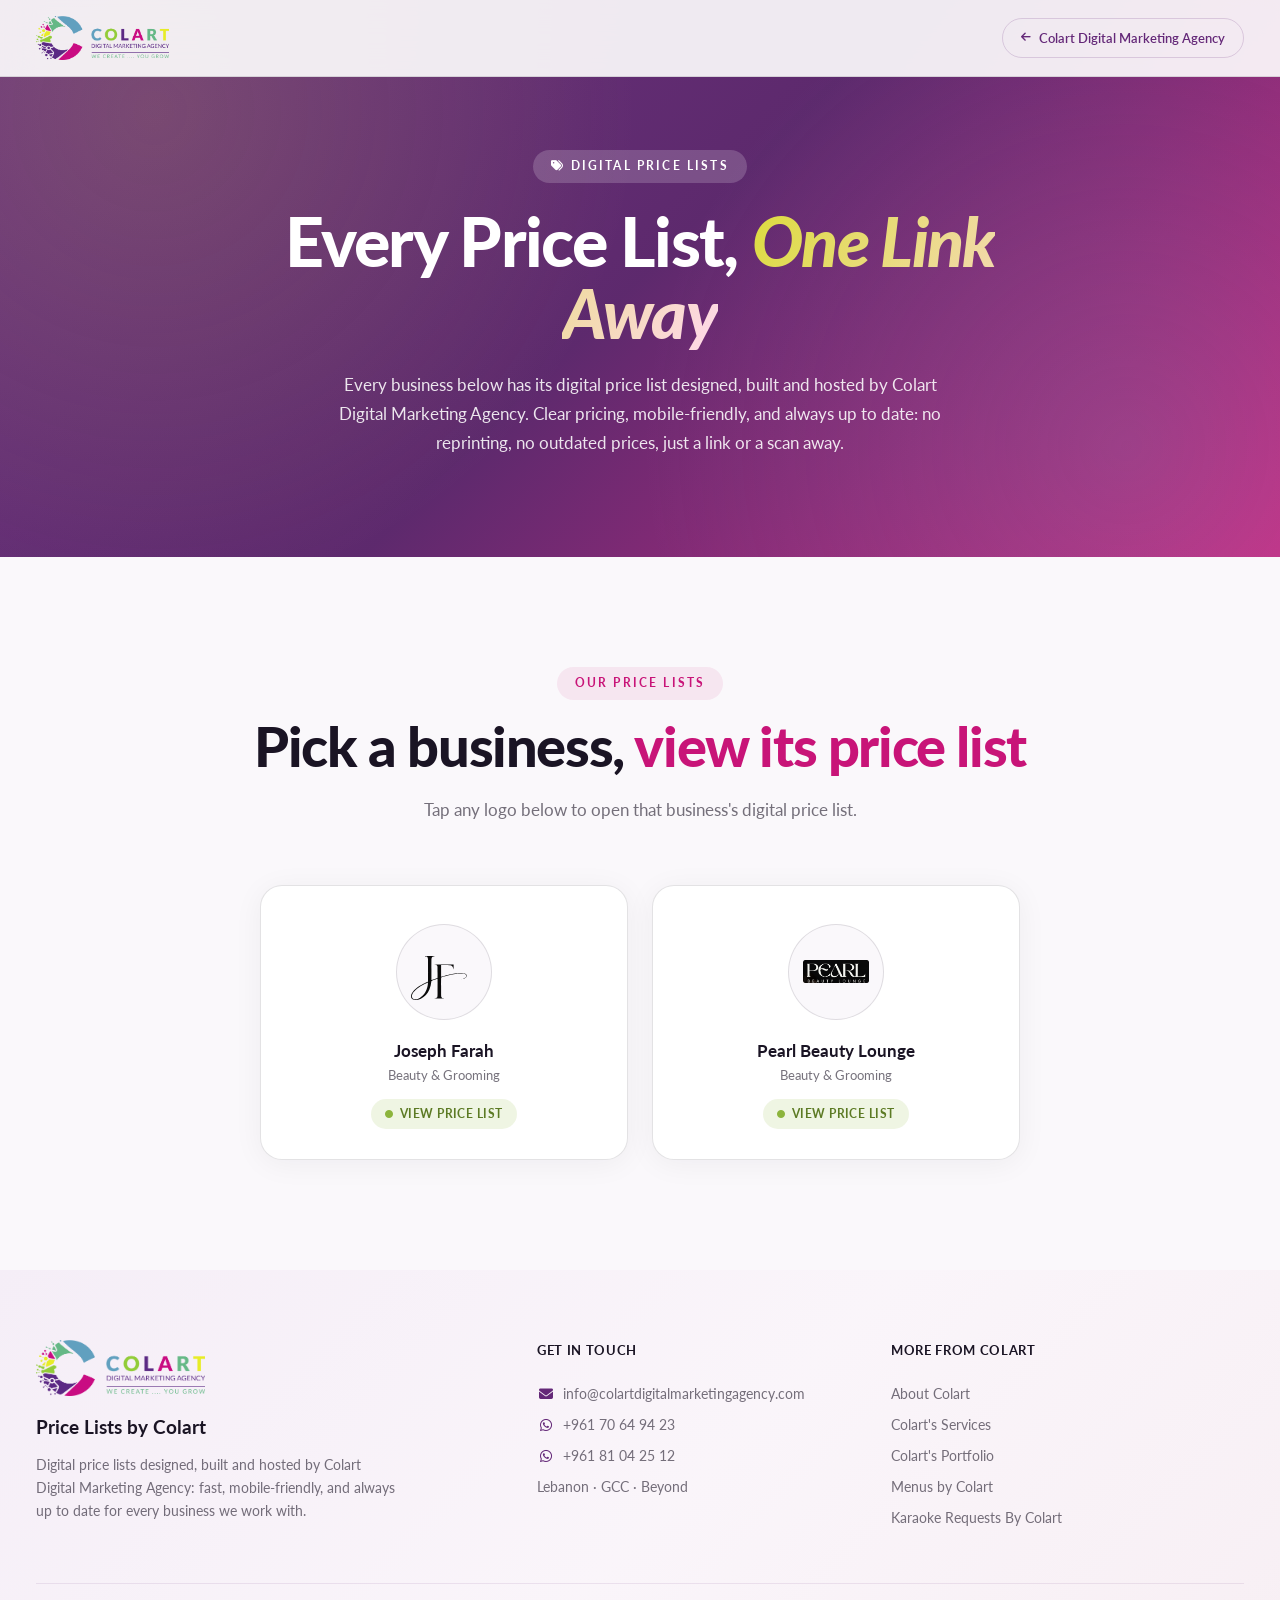
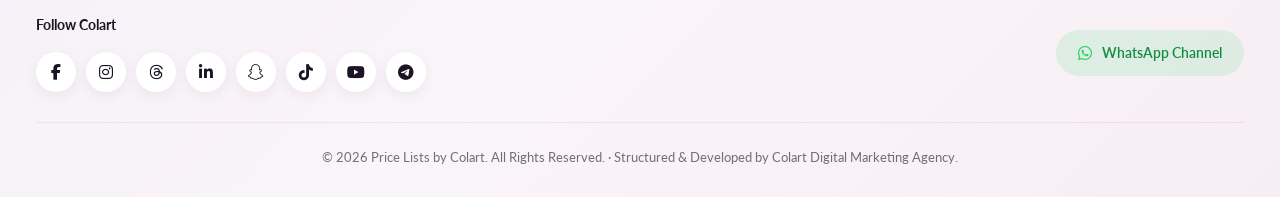
==== commit 641557fe: "Add files via upload" ====
--- a/index.html
+++ b/index.html
@@ -57,13 +57,13 @@
           <span class="pricelist-card-status live"><i class="fa-solid fa-circle"></i> View Price List</span>
         </a>
 
-        <a class="pricelist-card reveal d2" href="/pearl-beauty-lounge/" aria-label="Pearl Beauty Lounge: coming soon">
+        <a class="pricelist-card reveal d2" href="/pearl-beauty-lounge/" aria-label="Pearl Beauty Lounge: view price list">
           <div class="pricelist-card-logo">
-            <i class="fa-solid fa-spa"></i>
+            <img src="pearl-beauty-lounge/assets/img/pearl-logo.png" alt="Pearl Beauty Lounge logo">
           </div>
           <div class="pricelist-card-name">Pearl Beauty Lounge</div>
           <div class="pricelist-card-cat">Beauty &amp; Grooming</div>
-          <span class="pricelist-card-status soon"><i class="fa-solid fa-clock"></i> Coming Soon</span>
+          <span class="pricelist-card-status live"><i class="fa-solid fa-circle"></i> View Price List</span>
         </a>
 
       </div>
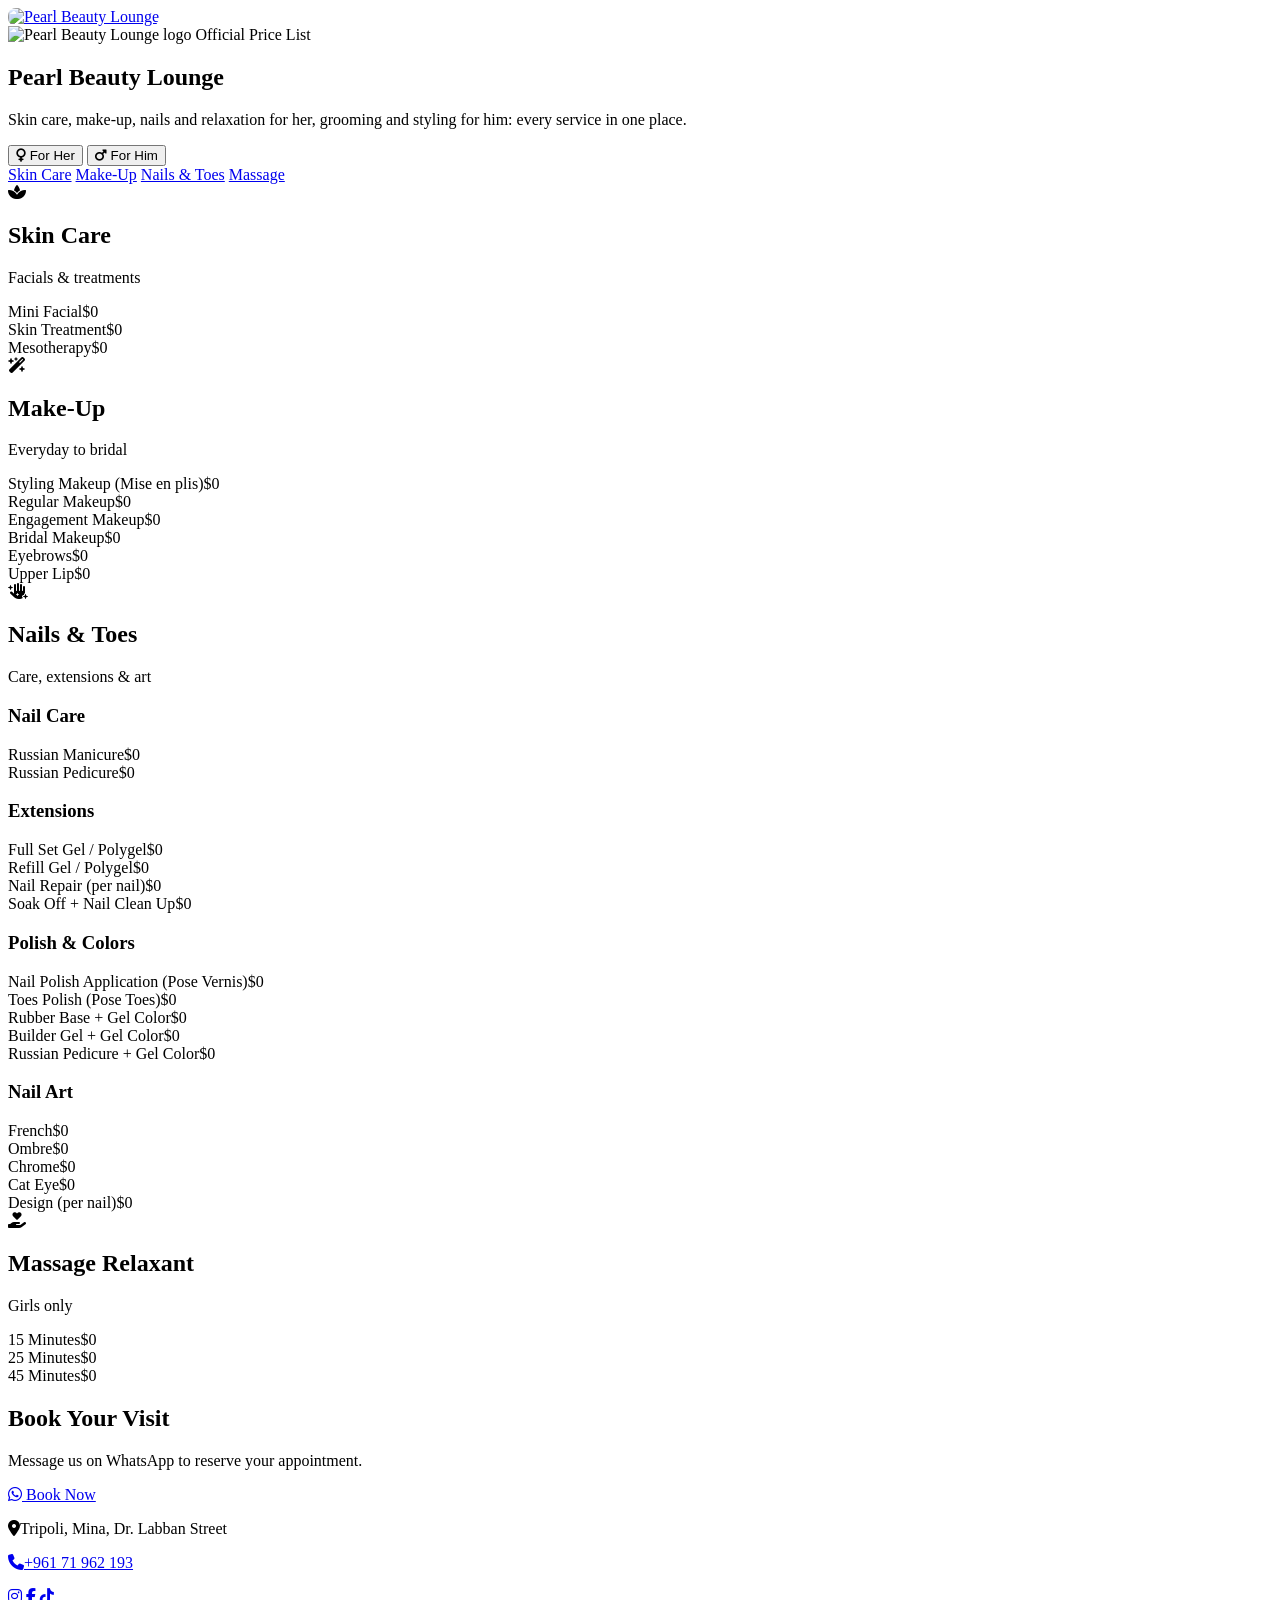
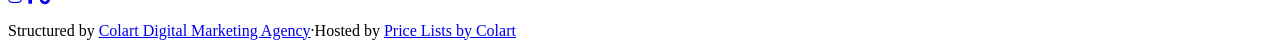
==== commit 8f596e94: "Update index.html for Pearl Beauty Lounge" ====
--- a/index.html
+++ b/index.html
@@ -3,139 +3,332 @@
 <head>
 <meta charset="UTF-8">
 <meta name="viewport" content="width=device-width, initial-scale=1.0">
-<title>Price Lists by Colart | Digital Price Lists</title>
-<meta name="description" content="Every business price list designed, built and hosted by Colart Digital Marketing Agency: clear pricing, mobile-friendly, and always up to date. Pick a business below to view its price list.">
-
-<link rel="icon" type="image/png" href="assets/img/colart-logo.png">
+<title>Pearl Beauty Lounge | Price List</title>
+<meta name="description" content="Pearl Beauty Lounge's official price list: skin care, make-up, nails and toes, relaxing massage for her, and grooming services for him. Digital price list designed, built and hosted by Colart Digital Marketing Agency.">
+
+<link rel="icon" type="image/png" href="assets/img/pearl-logo.png">
 
 <link rel="preconnect" href="https://fonts.googleapis.com">
 <link rel="preconnect" href="https://fonts.gstatic.com" crossorigin>
-<link href="https://fonts.googleapis.com/css2?family=Lato:ital,wght@0,300;0,400;0,500;0,600;0,700;0,900;1,400&display=swap" rel="stylesheet">
+<link href="https://fonts.googleapis.com/css2?family=Playfair+Display:ital,wght@0,500;0,600;0,700;1,500&family=Poppins:ital,wght@0,300;0,400;0,500;0,600;0,700&display=swap" rel="stylesheet">
 <link rel="stylesheet" href="https://cdnjs.cloudflare.com/ajax/libs/font-awesome/6.5.1/css/all.min.css">
 
-<link rel="stylesheet" href="assets/css/style.css">
-<link rel="stylesheet" href="assets/css/pricelists.css">
+<link rel="stylesheet" href="assets/css/pearl.css">
 </head>
 <body>
 
-<header class="pl-header">
-  <a href="/" class="logo" aria-label="Price Lists by Colart: home">
-    <img src="assets/img/colart-logo.png" alt="Colart Digital Marketing Agency">
-  </a>
-  <a href="https://colartdigitalmarketingagency.com" class="back-link">
-    <i class="fa-solid fa-arrow-left"></i>
-    <span>Colart Digital Marketing Agency</span>
+<header class="pearl-header">
+  <a href="#top" aria-label="Pearl Beauty Lounge: home">
+    <img src="assets/img/pearl-logo.png" alt="Pearl Beauty Lounge" style="height:34px;width:auto;border-radius:8px;">
   </a>
 </header>
 
-<main>
-
-  <section class="pl-hero">
-    <div class="pl-hero-content">
-      <span class="section-eyebrow-pill light"><i class="fa-solid fa-tags"></i> Digital Price Lists</span>
-      <h1 class="pl-hero-title">Every Price List, <span class="accent">One Link Away</span></h1>
-      <p class="pl-hero-text">Every business below has its digital price list designed, built and hosted by Colart Digital Marketing Agency. Clear pricing, mobile-friendly, and always up to date: no reprinting, no outdated prices, just a link or a scan away.</p>
+<main id="top">
+
+  <!-- ===== HERO ===== -->
+  <section class="pearl-hero">
+    <div class="pearl-hero-bg"></div>
+    <div class="pearl-hero-overlay"></div>
+    <div class="pearl-hero-content">
+      <img src="assets/img/pearl-logo.png" alt="Pearl Beauty Lounge logo" class="pearl-hero-logo">
+      <span class="pearl-hero-eyebrow">Official Price List</span>
+      <h1 class="pearl-hero-title pearl-display">Pearl Beauty Lounge</h1>
+      <p class="pearl-hero-text">Skin care, make-up, nails and relaxation for her, grooming and styling for him: every service in one place.</p>
     </div>
   </section>
 
-  <section class="pricelists-section" id="pricelists">
-    <div class="container">
-      <div class="section-head">
-        <span class="section-eyebrow-pill">Our Price Lists</span>
-        <h2>Pick a business, <span class="magenta">view its price list</span></h2>
-        <p>Tap any logo below to open that business's digital price list.</p>
-      </div>
-
-      <div class="pricelist-grid">
-
-        <a class="pricelist-card reveal d1" href="/josephfarah/" aria-label="Joseph Farah: view price list">
-          <div class="pricelist-card-logo">
-            <img src="josephfarah/assets/img/josephfarah-logo.svg" alt="Joseph Farah logo">
-          </div>
-          <div class="pricelist-card-name">Joseph Farah</div>
-          <div class="pricelist-card-cat">Beauty &amp; Grooming</div>
-          <span class="pricelist-card-status live"><i class="fa-solid fa-circle"></i> View Price List</span>
-        </a>
-
-        <a class="pricelist-card reveal d2" href="/pearl-beauty-lounge/" aria-label="Pearl Beauty Lounge: view price list">
-          <div class="pricelist-card-logo">
-            <img src="pearl-beauty-lounge/assets/img/pearl-logo.png" alt="Pearl Beauty Lounge logo">
-          </div>
-          <div class="pricelist-card-name">Pearl Beauty Lounge</div>
-          <div class="pricelist-card-cat">Beauty &amp; Grooming</div>
-          <span class="pricelist-card-status live"><i class="fa-solid fa-circle"></i> View Price List</span>
-        </a>
-
-      </div>
+  <!-- ===== GENDER TOGGLE ===== -->
+  <div class="gender-toggle-wrap">
+    <div class="gender-toggle" id="genderToggle" data-active="her">
+      <span class="gender-indicator"></span>
+      <button class="gender-btn is-active" data-target="her" type="button"><i class="fa-solid fa-venus"></i> For Her</button>
+      <button class="gender-btn" data-target="him" type="button"><i class="fa-solid fa-mars"></i> For Him</button>
+    </div>
+  </div>
+
+  <!-- ===== CATEGORY NAV — HER ===== -->
+  <nav class="pearl-catnav gender-catnav" data-gender="her" aria-label="Price list categories for her">
+    <div class="pearl-catnav-inner">
+      <a href="#skincare-her">Skin Care</a>
+      <a href="#makeup">Make-Up</a>
+      <a href="#nails">Nails &amp; Toes</a>
+      <a href="#massage-her">Massage</a>
+    </div>
+  </nav>
+
+  <!-- ===== CATEGORY NAV — HIM ===== -->
+  <nav class="pearl-catnav gender-catnav" data-gender="him" style="display:none;" aria-label="Price list categories for him">
+    <div class="pearl-catnav-inner">
+      <a href="#handfeet-him">Hand &amp; Feet</a>
+      <a href="#skincare-him">Skin Care</a>
+      <a href="#styling-him">Styling</a>
+      <a href="#massage-him">Massage</a>
+    </div>
+  </nav>
+
+  <!-- ===================================================== -->
+  <!-- ===================  FOR HER  ======================= -->
+  <!-- ===================================================== -->
+  <div class="gender-panel is-visible" data-gender="her">
+
+    <!-- SKIN CARE -->
+    <section class="pearl-section" id="skincare-her">
+      <div class="pearl-section-head">
+        <div class="pearl-section-icon"><i class="fa-solid fa-spa"></i></div>
+        <div>
+          <h2 class="pearl-section-title pearl-display">Skin Care</h2>
+          <p class="pearl-section-sub">Facials &amp; treatments</p>
+        </div>
+      </div>
+      <div class="pearl-group">
+        <div class="pearl-row"><span class="pearl-row-name">Mini Facial</span><span class="pearl-row-dots"></span><span class="pearl-row-price">$0</span></div>
+        <div class="pearl-row"><span class="pearl-row-name">Skin Treatment</span><span class="pearl-row-dots"></span><span class="pearl-row-price">$0</span></div>
+        <div class="pearl-row"><span class="pearl-row-name">Mesotherapy</span><span class="pearl-row-dots"></span><span class="pearl-row-price">$0</span></div>
+      </div>
+    </section>
+
+    <div class="pearl-divider"></div>
+
+    <!-- MAKE-UP -->
+    <section class="pearl-section" id="makeup">
+      <div class="pearl-section-head">
+        <div class="pearl-section-icon"><i class="fa-solid fa-wand-magic-sparkles"></i></div>
+        <div>
+          <h2 class="pearl-section-title pearl-display">Make-Up</h2>
+          <p class="pearl-section-sub">Everyday to bridal</p>
+        </div>
+      </div>
+      <div class="pearl-group">
+        <div class="pearl-row"><span class="pearl-row-name">Styling Makeup (Mise en plis)</span><span class="pearl-row-dots"></span><span class="pearl-row-price">$0</span></div>
+        <div class="pearl-row"><span class="pearl-row-name">Regular Makeup</span><span class="pearl-row-dots"></span><span class="pearl-row-price">$0</span></div>
+        <div class="pearl-row"><span class="pearl-row-name">Engagement Makeup</span><span class="pearl-row-dots"></span><span class="pearl-row-price">$0</span></div>
+        <div class="pearl-row"><span class="pearl-row-name">Bridal Makeup</span><span class="pearl-row-dots"></span><span class="pearl-row-price">$0</span></div>
+        <div class="pearl-row"><span class="pearl-row-name">Eyebrows</span><span class="pearl-row-dots"></span><span class="pearl-row-price">$0</span></div>
+        <div class="pearl-row"><span class="pearl-row-name">Upper Lip</span><span class="pearl-row-dots"></span><span class="pearl-row-price">$0</span></div>
+      </div>
+    </section>
+
+    <div class="pearl-divider"></div>
+
+    <!-- NAILS & TOES -->
+    <section class="pearl-section" id="nails">
+      <div class="pearl-section-head">
+        <div class="pearl-section-icon"><i class="fa-solid fa-hand-sparkles"></i></div>
+        <div>
+          <h2 class="pearl-section-title pearl-display">Nails &amp; Toes</h2>
+          <p class="pearl-section-sub">Care, extensions &amp; art</p>
+        </div>
+      </div>
+
+      <div class="pearl-group">
+        <h3 class="pearl-group-title">Nail Care</h3>
+        <div class="pearl-row"><span class="pearl-row-name">Russian Manicure</span><span class="pearl-row-dots"></span><span class="pearl-row-price">$0</span></div>
+        <div class="pearl-row"><span class="pearl-row-name">Russian Pedicure</span><span class="pearl-row-dots"></span><span class="pearl-row-price">$0</span></div>
+      </div>
+
+      <div class="pearl-group">
+        <h3 class="pearl-group-title">Extensions</h3>
+        <div class="pearl-row"><span class="pearl-row-name">Full Set Gel / Polygel</span><span class="pearl-row-dots"></span><span class="pearl-row-price">$0</span></div>
+        <div class="pearl-row"><span class="pearl-row-name">Refill Gel / Polygel</span><span class="pearl-row-dots"></span><span class="pearl-row-price">$0</span></div>
+        <div class="pearl-row"><span class="pearl-row-name">Nail Repair (per nail)</span><span class="pearl-row-dots"></span><span class="pearl-row-price">$0</span></div>
+        <div class="pearl-row"><span class="pearl-row-name">Soak Off + Nail Clean Up</span><span class="pearl-row-dots"></span><span class="pearl-row-price">$0</span></div>
+      </div>
+
+      <div class="pearl-group">
+        <h3 class="pearl-group-title">Polish &amp; Colors</h3>
+        <div class="pearl-row"><span class="pearl-row-name">Nail Polish Application (Pose Vernis)</span><span class="pearl-row-dots"></span><span class="pearl-row-price">$0</span></div>
+        <div class="pearl-row"><span class="pearl-row-name">Toes Polish (Pose Toes)</span><span class="pearl-row-dots"></span><span class="pearl-row-price">$0</span></div>
+        <div class="pearl-row"><span class="pearl-row-name">Rubber Base + Gel Color</span><span class="pearl-row-dots"></span><span class="pearl-row-price">$0</span></div>
+        <div class="pearl-row"><span class="pearl-row-name">Builder Gel + Gel Color</span><span class="pearl-row-dots"></span><span class="pearl-row-price">$0</span></div>
+        <div class="pearl-row"><span class="pearl-row-name">Russian Pedicure + Gel Color</span><span class="pearl-row-dots"></span><span class="pearl-row-price">$0</span></div>
+      </div>
+
+      <div class="pearl-group">
+        <h3 class="pearl-group-title">Nail Art</h3>
+        <div class="pearl-row"><span class="pearl-row-name">French</span><span class="pearl-row-dots"></span><span class="pearl-row-price">$0</span></div>
+        <div class="pearl-row"><span class="pearl-row-name">Ombre</span><span class="pearl-row-dots"></span><span class="pearl-row-price">$0</span></div>
+        <div class="pearl-row"><span class="pearl-row-name">Chrome</span><span class="pearl-row-dots"></span><span class="pearl-row-price">$0</span></div>
+        <div class="pearl-row"><span class="pearl-row-name">Cat Eye</span><span class="pearl-row-dots"></span><span class="pearl-row-price">$0</span></div>
+        <div class="pearl-row"><span class="pearl-row-name">Design (per nail)</span><span class="pearl-row-dots"></span><span class="pearl-row-price">$0</span></div>
+      </div>
+    </section>
+
+    <div class="pearl-divider"></div>
+
+    <!-- MASSAGE (GIRLS ONLY) -->
+    <section class="pearl-section" id="massage-her">
+      <div class="pearl-section-head">
+        <div class="pearl-section-icon"><i class="fa-solid fa-hand-holding-heart"></i></div>
+        <div>
+          <h2 class="pearl-section-title pearl-display">Massage Relaxant</h2>
+          <p class="pearl-section-sub">Girls only</p>
+        </div>
+      </div>
+      <div class="pearl-group">
+        <div class="pearl-row"><span class="pearl-row-name">15 Minutes</span><span class="pearl-row-dots"></span><span class="pearl-row-price">$0</span></div>
+        <div class="pearl-row"><span class="pearl-row-name">25 Minutes</span><span class="pearl-row-dots"></span><span class="pearl-row-price">$0</span></div>
+        <div class="pearl-row"><span class="pearl-row-name">45 Minutes</span><span class="pearl-row-dots"></span><span class="pearl-row-price">$0</span></div>
+      </div>
+    </section>
+
+  </div>
+
+  <!-- ===================================================== -->
+  <!-- ===================  FOR HIM  ======================= -->
+  <!-- ===================================================== -->
+  <div class="gender-panel" data-gender="him" style="display:none;">
+
+    <!-- HAND & FEET CARE -->
+    <section class="pearl-section" id="handfeet-him">
+      <div class="pearl-section-head">
+        <div class="pearl-section-icon"><i class="fa-solid fa-hand-sparkles"></i></div>
+        <div>
+          <h2 class="pearl-section-title pearl-display">Hand &amp; Feet Care</h2>
+          <p class="pearl-section-sub">Gentlemen's manicure &amp; pedicure</p>
+        </div>
+      </div>
+      <div class="pearl-group">
+        <div class="pearl-row"><span class="pearl-row-name">Russian Manicure</span><span class="pearl-row-dots"></span><span class="pearl-row-price">$0</span></div>
+        <div class="pearl-row"><span class="pearl-row-name">Russian Pedicure</span><span class="pearl-row-dots"></span><span class="pearl-row-price">$0</span></div>
+      </div>
+    </section>
+
+    <div class="pearl-divider"></div>
+
+    <!-- SKIN CARE -->
+    <section class="pearl-section" id="skincare-him">
+      <div class="pearl-section-head">
+        <div class="pearl-section-icon"><i class="fa-solid fa-spa"></i></div>
+        <div>
+          <h2 class="pearl-section-title pearl-display">Skin Care</h2>
+          <p class="pearl-section-sub">Facials &amp; treatments</p>
+        </div>
+      </div>
+      <div class="pearl-group">
+        <div class="pearl-row"><span class="pearl-row-name">Mini Facial</span><span class="pearl-row-dots"></span><span class="pearl-row-price">$0</span></div>
+        <div class="pearl-row"><span class="pearl-row-name">Skin Treatment</span><span class="pearl-row-dots"></span><span class="pearl-row-price">$0</span></div>
+        <div class="pearl-row"><span class="pearl-row-name">Mesotherapy</span><span class="pearl-row-dots"></span><span class="pearl-row-price">$0</span></div>
+      </div>
+    </section>
+
+    <div class="pearl-divider"></div>
+
+    <!-- STYLING -->
+    <section class="pearl-section" id="styling-him">
+      <div class="pearl-section-head">
+        <div class="pearl-section-icon"><i class="fa-solid fa-scissors"></i></div>
+        <div>
+          <h2 class="pearl-section-title pearl-display">Styling</h2>
+          <p class="pearl-section-sub">Cut &amp; beard</p>
+        </div>
+      </div>
+      <div class="pearl-group">
+        <div class="pearl-row"><span class="pearl-row-name">Regular Haircut</span><span class="pearl-row-dots"></span><span class="pearl-row-price">$0</span></div>
+        <div class="pearl-row"><span class="pearl-row-name">Beard</span><span class="pearl-row-dots"></span><span class="pearl-row-price">$0</span></div>
+        <div class="pearl-row"><span class="pearl-row-name">Haircut + Beard</span><span class="pearl-row-dots"></span><span class="pearl-row-price">$0</span></div>
+        <div class="pearl-row"><span class="pearl-row-name">Haircut Kids</span><span class="pearl-row-dots"></span><span class="pearl-row-price">$0</span></div>
+      </div>
+    </section>
+
+    <div class="pearl-divider"></div>
+
+    <!-- MASSAGE -->
+    <section class="pearl-section" id="massage-him">
+      <div class="pearl-section-head">
+        <div class="pearl-section-icon"><i class="fa-solid fa-hands"></i></div>
+        <div>
+          <h2 class="pearl-section-title pearl-display">Massage</h2>
+          <p class="pearl-section-sub">Face &amp; head relaxation</p>
+        </div>
+      </div>
+      <div class="pearl-group">
+        <div class="pearl-row"><span class="pearl-row-name">Face Massage</span><span class="pearl-row-dots"></span><span class="pearl-row-price">$0</span></div>
+        <div class="pearl-row"><span class="pearl-row-name">Head / Neck Massage</span><span class="pearl-row-dots"></span><span class="pearl-row-price">$0</span></div>
+      </div>
+    </section>
+
+  </div>
+
+  <!-- ===== CONTACT / CTA ===== -->
+  <section class="pearl-cta">
+    <h2 class="pearl-cta-title pearl-display">Book Your Visit</h2>
+    <p class="pearl-cta-text">Message us on WhatsApp to reserve your appointment.</p>
+    <a href="https://wa.me/96171962193" class="pearl-btn" target="_blank" rel="noopener">
+      <i class="fa-brands fa-whatsapp"></i>
+      Book Now
+    </a>
+
+    <div class="pearl-contact-info">
+      <p><i class="fa-solid fa-location-dot"></i>Tripoli, Mina, Dr. Labban Street</p>
+      <p><a href="tel:+96171962193"><i class="fa-solid fa-phone"></i>+961 71 962 193</a></p>
+    </div>
+
+    <div class="pearl-socials">
+      <a href="https://instagram.com/pearlbeautylounge.lb" target="_blank" rel="noopener" aria-label="Instagram"><i class="fa-brands fa-instagram"></i></a>
+      <a href="https://facebook.com/pearlbeautylounge.lb" target="_blank" rel="noopener" aria-label="Facebook"><i class="fa-brands fa-facebook-f"></i></a>
+      <a href="https://tiktok.com/@pearlbeautylounge.lb" target="_blank" rel="noopener" aria-label="TikTok"><i class="fa-brands fa-tiktok"></i></a>
     </div>
   </section>
 
 </main>
 
-<footer>
-  <div class="foot-top">
-    <div class="foot-brand">
-      <img src="assets/img/colart-logo.png" alt="Colart Digital Marketing Agency">
-      <h3 class="foot-tagline">Price Lists by Colart</h3>
-      <p class="foot-desc">Digital price lists designed, built and hosted by Colart Digital Marketing Agency: fast, mobile-friendly, and always up to date for every business we work with.</p>
-    </div>
-
-    <div class="foot-col">
-      <h5>GET IN TOUCH</h5>
-      <a href="mailto:info@colartdigitalmarketingagency.com"><i class="fa-solid fa-envelope"></i>info@colartdigitalmarketingagency.com</a>
-      <a href="https://wa.me/96170649423"><i class="fa-brands fa-whatsapp"></i>+961 70 64 94 23</a>
-      <a href="https://wa.me/96181042512"><i class="fa-brands fa-whatsapp"></i>+961 81 04 25 12</a>
-      <p>Lebanon &middot; GCC &middot; Beyond</p>
-    </div>
-
-    <div class="foot-col">
-      <h5>MORE FROM COLART</h5>
-      <a href="https://www.colartdigitalmarketingagency.com">About Colart</a>
-      <a href="https://www.colartdigitalmarketingagency.com/services">Colart's Services</a>
-      <a href="https://www.colartdigitalmarketingagency.com/our-work">Colart's Portfolio</a>
-      <a href="https://menus.colartdigitalmarketingagency.com">Menus by Colart</a>
-      <a href="https://requests.colartdigitalmarketingagency.com">Karaoke Requests By Colart</a>
-    </div>
-  </div>
-
-  <div class="foot-mid">
-    <div class="follow">
-      <h5>Follow Colart</h5>
-      <div class="social-icons">
-        <a href="https://facebook.com/colartdigitalmarketingagency" aria-label="Facebook"><i class="fa-brands fa-facebook-f"></i></a>
-        <a href="https://instagram.com/colartdigitalmarketingagency" aria-label="Instagram"><i class="fa-brands fa-instagram"></i></a>
-        <a href="https://threads.net/@colartdigitalmarketingagency" aria-label="Threads"><i class="fa-brands fa-threads"></i></a>
-        <a href="https://linkedin.com/company/colartdigitalmarketingagency" aria-label="LinkedIn"><i class="fa-brands fa-linkedin-in"></i></a>
-        <a href="https://snapchat.com/add/colartlb" aria-label="Snapchat"><i class="fa-brands fa-snapchat"></i></a>
-        <a href="https://tiktok.com/@colartdigitalmarketing" aria-label="TikTok"><i class="fa-brands fa-tiktok"></i></a>
-        <a href="https://youtube.com/@colartdigitalmarketingagency" aria-label="YouTube"><i class="fa-brands fa-youtube"></i></a>
-        <a href="https://t.me/colartdigitalmarketingagency" aria-label="Telegram"><i class="fa-brands fa-telegram"></i></a>
-      </div>
-    </div>
-    <a href="https://whatsapp.com/channel/0029VbBE25m7j6g4kQvefg2K" class="whatsapp-channel">
-      <i class="fa-brands fa-whatsapp"></i> WhatsApp Channel
-    </a>
-  </div>
-
-  <div class="foot-bottom">
-    <p>&copy; 2026 Price Lists by Colart. All Rights Reserved. &middot; Structured &amp; Developed by Colart Digital Marketing Agency.</p>
-  </div>
+<footer class="pearl-footer">
+  <p class="pearl-footer-credits">
+    Structured by <a href="https://www.colartdigitalmarketingagency.com/" target="_blank" rel="noopener">Colart Digital Marketing Agency</a><span class="pearl-sep">&middot;</span>Hosted by <a href="https://pricelists.colartdigitalmarketingagency.com/" target="_blank" rel="noopener">Price Lists by Colart</a>
+  </p>
 </footer>
 
 <script>
-  // Scroll reveal for cards, consistent with the main brand site behaviour
-  document.addEventListener('DOMContentLoaded', function () {
-    var items = document.querySelectorAll('.reveal');
-    if (!('IntersectionObserver' in window)) return;
-    var io = new IntersectionObserver(function (entries) {
-      entries.forEach(function (entry) {
-        if (entry.isIntersecting) {
-          entry.target.style.animationPlayState = 'running';
+  (function () {
+    // Animated For Her / For Him toggle
+    var toggle = document.getElementById('genderToggle');
+    var buttons = toggle.querySelectorAll('.gender-btn');
+    var panels = document.querySelectorAll('.gender-panel');
+    var catnavs = document.querySelectorAll('.gender-catnav');
+
+    function setGender(target) {
+      toggle.setAttribute('data-active', target);
+      buttons.forEach(function (b) {
+        b.classList.toggle('is-active', b.getAttribute('data-target') === target);
+      });
+      panels.forEach(function (p) {
+        var match = p.getAttribute('data-gender') === target;
+        if (match) {
+          p.style.display = 'block';
+          requestAnimationFrame(function () { p.classList.add('is-visible'); });
+        } else {
+          p.classList.remove('is-visible');
+          p.style.display = 'none';
         }
       });
-    }, { threshold: 0.15 });
-    items.forEach(function (el) { io.observe(el); });
-  });
+      catnavs.forEach(function (n) {
+        n.style.display = n.getAttribute('data-gender') === target ? 'block' : 'none';
+      });
+    }
+
+    buttons.forEach(function (b) {
+      b.addEventListener('click', function () { setGender(b.getAttribute('data-target')); });
+    });
+
+    // Scroll reveal: the js-reveal class (opacity/transform) is added here,
+    // by JS, right before observing — so content stays fully visible by
+    // default if this script fails to run, instead of getting stuck hidden.
+    var revealEls = document.querySelectorAll('.pearl-section, .pearl-cta');
+    if ('IntersectionObserver' in window) {
+      var io = new IntersectionObserver(function (entries) {
+        entries.forEach(function (entry) {
+          if (entry.isIntersecting) {
+            entry.target.classList.add('is-visible');
+            io.unobserve(entry.target);
+          }
+        });
+      }, { threshold: 0.12 });
+      revealEls.forEach(function (el) {
+        el.classList.add('js-reveal');
+        io.observe(el);
+      });
+    }
+  })();
 </script>
 
 </body>
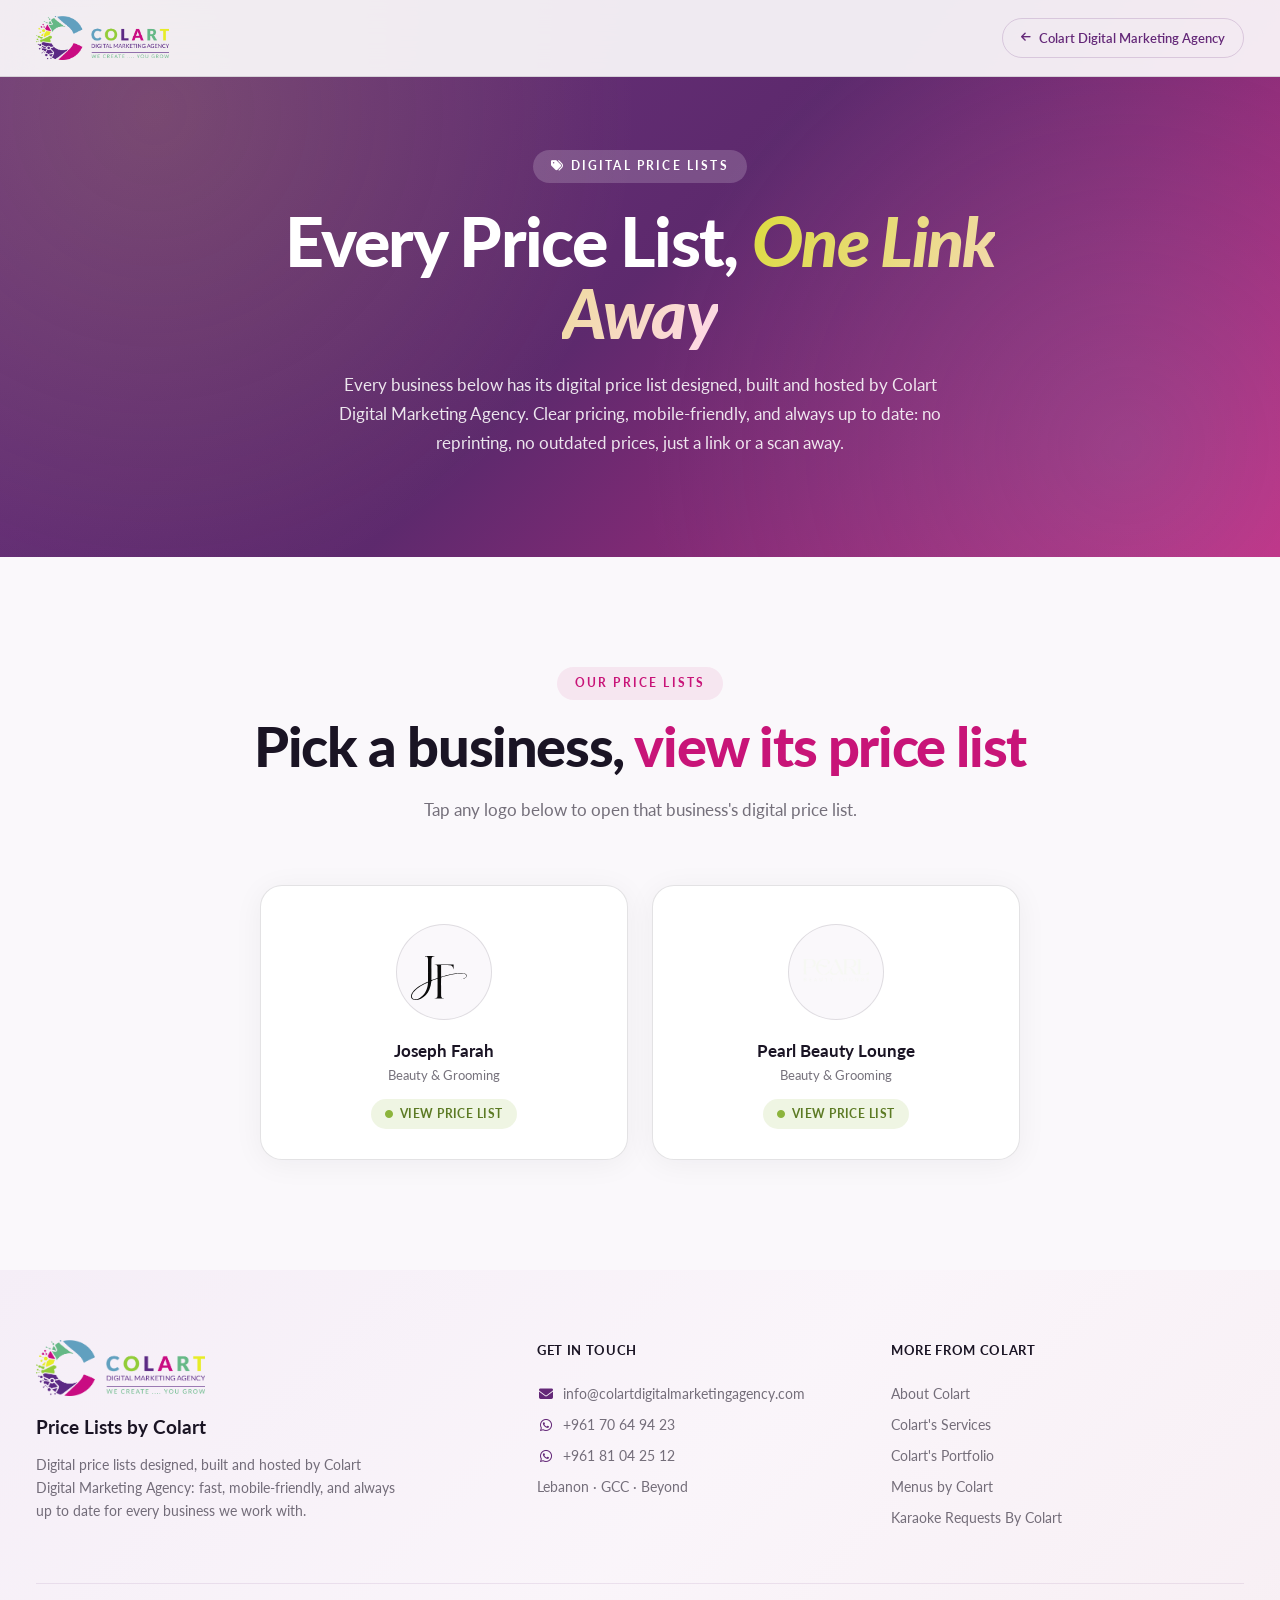
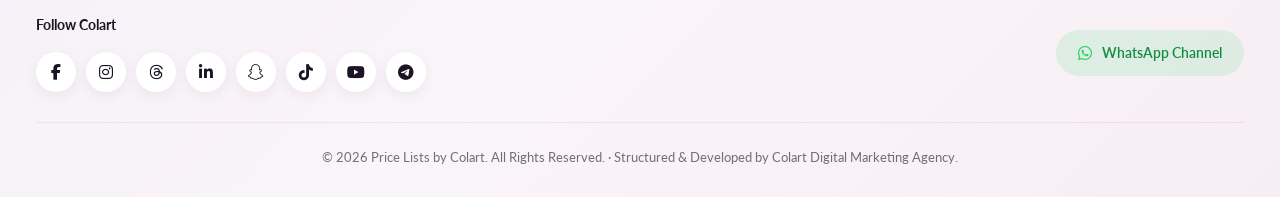
==== commit d1ab67df: "Update index.html for Colart branding and content" ====
--- a/index.html
+++ b/index.html
@@ -3,332 +3,139 @@
 <head>
 <meta charset="UTF-8">
 <meta name="viewport" content="width=device-width, initial-scale=1.0">
-<title>Pearl Beauty Lounge | Price List</title>
-<meta name="description" content="Pearl Beauty Lounge's official price list: skin care, make-up, nails and toes, relaxing massage for her, and grooming services for him. Digital price list designed, built and hosted by Colart Digital Marketing Agency.">
+<title>Price Lists by Colart | Digital Price Lists</title>
+<meta name="description" content="Every business price list designed, built and hosted by Colart Digital Marketing Agency: clear pricing, mobile-friendly, and always up to date. Pick a business below to view its price list.">
 
-<link rel="icon" type="image/png" href="assets/img/pearl-logo.png">
+<link rel="icon" type="image/png" href="assets/img/colart-logo.png">
 
 <link rel="preconnect" href="https://fonts.googleapis.com">
 <link rel="preconnect" href="https://fonts.gstatic.com" crossorigin>
-<link href="https://fonts.googleapis.com/css2?family=Playfair+Display:ital,wght@0,500;0,600;0,700;1,500&family=Poppins:ital,wght@0,300;0,400;0,500;0,600;0,700&display=swap" rel="stylesheet">
+<link href="https://fonts.googleapis.com/css2?family=Lato:ital,wght@0,300;0,400;0,500;0,600;0,700;0,900;1,400&display=swap" rel="stylesheet">
 <link rel="stylesheet" href="https://cdnjs.cloudflare.com/ajax/libs/font-awesome/6.5.1/css/all.min.css">
 
-<link rel="stylesheet" href="assets/css/pearl.css">
+<link rel="stylesheet" href="assets/css/style.css">
+<link rel="stylesheet" href="assets/css/pricelists.css">
 </head>
 <body>
 
-<header class="pearl-header">
-  <a href="#top" aria-label="Pearl Beauty Lounge: home">
-    <img src="assets/img/pearl-logo.png" alt="Pearl Beauty Lounge" style="height:34px;width:auto;border-radius:8px;">
+<header class="pl-header">
+  <a href="/" class="logo" aria-label="Price Lists by Colart: home">
+    <img src="assets/img/colart-logo.png" alt="Colart Digital Marketing Agency">
+  </a>
+  <a href="https://colartdigitalmarketingagency.com" class="back-link">
+    <i class="fa-solid fa-arrow-left"></i>
+    <span>Colart Digital Marketing Agency</span>
   </a>
 </header>
 
-<main id="top">
+<main>
 
-  <!-- ===== HERO ===== -->
-  <section class="pearl-hero">
-    <div class="pearl-hero-bg"></div>
-    <div class="pearl-hero-overlay"></div>
-    <div class="pearl-hero-content">
-      <img src="assets/img/pearl-logo.png" alt="Pearl Beauty Lounge logo" class="pearl-hero-logo">
-      <span class="pearl-hero-eyebrow">Official Price List</span>
-      <h1 class="pearl-hero-title pearl-display">Pearl Beauty Lounge</h1>
-      <p class="pearl-hero-text">Skin care, make-up, nails and relaxation for her, grooming and styling for him: every service in one place.</p>
+  <section class="pl-hero">
+    <div class="pl-hero-content">
+      <span class="section-eyebrow-pill light"><i class="fa-solid fa-tags"></i> Digital Price Lists</span>
+      <h1 class="pl-hero-title">Every Price List, <span class="accent">One Link Away</span></h1>
+      <p class="pl-hero-text">Every business below has its digital price list designed, built and hosted by Colart Digital Marketing Agency. Clear pricing, mobile-friendly, and always up to date: no reprinting, no outdated prices, just a link or a scan away.</p>
     </div>
   </section>
 
-  <!-- ===== GENDER TOGGLE ===== -->
-  <div class="gender-toggle-wrap">
-    <div class="gender-toggle" id="genderToggle" data-active="her">
-      <span class="gender-indicator"></span>
-      <button class="gender-btn is-active" data-target="her" type="button"><i class="fa-solid fa-venus"></i> For Her</button>
-      <button class="gender-btn" data-target="him" type="button"><i class="fa-solid fa-mars"></i> For Him</button>
-    </div>
-  </div>
-
-  <!-- ===== CATEGORY NAV — HER ===== -->
-  <nav class="pearl-catnav gender-catnav" data-gender="her" aria-label="Price list categories for her">
-    <div class="pearl-catnav-inner">
-      <a href="#skincare-her">Skin Care</a>
-      <a href="#makeup">Make-Up</a>
-      <a href="#nails">Nails &amp; Toes</a>
-      <a href="#massage-her">Massage</a>
-    </div>
-  </nav>
-
-  <!-- ===== CATEGORY NAV — HIM ===== -->
-  <nav class="pearl-catnav gender-catnav" data-gender="him" style="display:none;" aria-label="Price list categories for him">
-    <div class="pearl-catnav-inner">
-      <a href="#handfeet-him">Hand &amp; Feet</a>
-      <a href="#skincare-him">Skin Care</a>
-      <a href="#styling-him">Styling</a>
-      <a href="#massage-him">Massage</a>
-    </div>
-  </nav>
-
-  <!-- ===================================================== -->
-  <!-- ===================  FOR HER  ======================= -->
-  <!-- ===================================================== -->
-  <div class="gender-panel is-visible" data-gender="her">
-
-    <!-- SKIN CARE -->
-    <section class="pearl-section" id="skincare-her">
-      <div class="pearl-section-head">
-        <div class="pearl-section-icon"><i class="fa-solid fa-spa"></i></div>
-        <div>
-          <h2 class="pearl-section-title pearl-display">Skin Care</h2>
-          <p class="pearl-section-sub">Facials &amp; treatments</p>
-        </div>
-      </div>
-      <div class="pearl-group">
-        <div class="pearl-row"><span class="pearl-row-name">Mini Facial</span><span class="pearl-row-dots"></span><span class="pearl-row-price">$0</span></div>
-        <div class="pearl-row"><span class="pearl-row-name">Skin Treatment</span><span class="pearl-row-dots"></span><span class="pearl-row-price">$0</span></div>
-        <div class="pearl-row"><span class="pearl-row-name">Mesotherapy</span><span class="pearl-row-dots"></span><span class="pearl-row-price">$0</span></div>
-      </div>
-    </section>
-
-    <div class="pearl-divider"></div>
-
-    <!-- MAKE-UP -->
-    <section class="pearl-section" id="makeup">
-      <div class="pearl-section-head">
-        <div class="pearl-section-icon"><i class="fa-solid fa-wand-magic-sparkles"></i></div>
-        <div>
-          <h2 class="pearl-section-title pearl-display">Make-Up</h2>
-          <p class="pearl-section-sub">Everyday to bridal</p>
-        </div>
-      </div>
-      <div class="pearl-group">
-        <div class="pearl-row"><span class="pearl-row-name">Styling Makeup (Mise en plis)</span><span class="pearl-row-dots"></span><span class="pearl-row-price">$0</span></div>
-        <div class="pearl-row"><span class="pearl-row-name">Regular Makeup</span><span class="pearl-row-dots"></span><span class="pearl-row-price">$0</span></div>
-        <div class="pearl-row"><span class="pearl-row-name">Engagement Makeup</span><span class="pearl-row-dots"></span><span class="pearl-row-price">$0</span></div>
-        <div class="pearl-row"><span class="pearl-row-name">Bridal Makeup</span><span class="pearl-row-dots"></span><span class="pearl-row-price">$0</span></div>
-        <div class="pearl-row"><span class="pearl-row-name">Eyebrows</span><span class="pearl-row-dots"></span><span class="pearl-row-price">$0</span></div>
-        <div class="pearl-row"><span class="pearl-row-name">Upper Lip</span><span class="pearl-row-dots"></span><span class="pearl-row-price">$0</span></div>
-      </div>
-    </section>
-
-    <div class="pearl-divider"></div>
-
-    <!-- NAILS & TOES -->
-    <section class="pearl-section" id="nails">
-      <div class="pearl-section-head">
-        <div class="pearl-section-icon"><i class="fa-solid fa-hand-sparkles"></i></div>
-        <div>
-          <h2 class="pearl-section-title pearl-display">Nails &amp; Toes</h2>
-          <p class="pearl-section-sub">Care, extensions &amp; art</p>
-        </div>
+  <section class="pricelists-section" id="pricelists">
+    <div class="container">
+      <div class="section-head">
+        <span class="section-eyebrow-pill">Our Price Lists</span>
+        <h2>Pick a business, <span class="magenta">view its price list</span></h2>
+        <p>Tap any logo below to open that business's digital price list.</p>
       </div>
 
-      <div class="pearl-group">
-        <h3 class="pearl-group-title">Nail Care</h3>
-        <div class="pearl-row"><span class="pearl-row-name">Russian Manicure</span><span class="pearl-row-dots"></span><span class="pearl-row-price">$0</span></div>
-        <div class="pearl-row"><span class="pearl-row-name">Russian Pedicure</span><span class="pearl-row-dots"></span><span class="pearl-row-price">$0</span></div>
+      <div class="pricelist-grid">
+
+        <a class="pricelist-card reveal d1" href="/josephfarah/" aria-label="Joseph Farah: view price list">
+          <div class="pricelist-card-logo">
+            <img src="josephfarah/assets/img/josephfarah-logo.svg" alt="Joseph Farah logo">
+          </div>
+          <div class="pricelist-card-name">Joseph Farah</div>
+          <div class="pricelist-card-cat">Beauty &amp; Grooming</div>
+          <span class="pricelist-card-status live"><i class="fa-solid fa-circle"></i> View Price List</span>
+        </a>
+
+        <a class="pricelist-card reveal d2" href="/pearl-beauty-lounge/" aria-label="Pearl Beauty Lounge: view price list">
+          <div class="pricelist-card-logo">
+            <img src="pearl-beauty-lounge/assets/img/pearl-logo.png" alt="Pearl Beauty Lounge logo">
+          </div>
+          <div class="pricelist-card-name">Pearl Beauty Lounge</div>
+          <div class="pricelist-card-cat">Beauty &amp; Grooming</div>
+          <span class="pricelist-card-status live"><i class="fa-solid fa-circle"></i> View Price List</span>
+        </a>
+
       </div>
-
-      <div class="pearl-group">
-        <h3 class="pearl-group-title">Extensions</h3>
-        <div class="pearl-row"><span class="pearl-row-name">Full Set Gel / Polygel</span><span class="pearl-row-dots"></span><span class="pearl-row-price">$0</span></div>
-        <div class="pearl-row"><span class="pearl-row-name">Refill Gel / Polygel</span><span class="pearl-row-dots"></span><span class="pearl-row-price">$0</span></div>
-        <div class="pearl-row"><span class="pearl-row-name">Nail Repair (per nail)</span><span class="pearl-row-dots"></span><span class="pearl-row-price">$0</span></div>
-        <div class="pearl-row"><span class="pearl-row-name">Soak Off + Nail Clean Up</span><span class="pearl-row-dots"></span><span class="pearl-row-price">$0</span></div>
-      </div>
-
-      <div class="pearl-group">
-        <h3 class="pearl-group-title">Polish &amp; Colors</h3>
-        <div class="pearl-row"><span class="pearl-row-name">Nail Polish Application (Pose Vernis)</span><span class="pearl-row-dots"></span><span class="pearl-row-price">$0</span></div>
-        <div class="pearl-row"><span class="pearl-row-name">Toes Polish (Pose Toes)</span><span class="pearl-row-dots"></span><span class="pearl-row-price">$0</span></div>
-        <div class="pearl-row"><span class="pearl-row-name">Rubber Base + Gel Color</span><span class="pearl-row-dots"></span><span class="pearl-row-price">$0</span></div>
-        <div class="pearl-row"><span class="pearl-row-name">Builder Gel + Gel Color</span><span class="pearl-row-dots"></span><span class="pearl-row-price">$0</span></div>
-        <div class="pearl-row"><span class="pearl-row-name">Russian Pedicure + Gel Color</span><span class="pearl-row-dots"></span><span class="pearl-row-price">$0</span></div>
-      </div>
-
-      <div class="pearl-group">
-        <h3 class="pearl-group-title">Nail Art</h3>
-        <div class="pearl-row"><span class="pearl-row-name">French</span><span class="pearl-row-dots"></span><span class="pearl-row-price">$0</span></div>
-        <div class="pearl-row"><span class="pearl-row-name">Ombre</span><span class="pearl-row-dots"></span><span class="pearl-row-price">$0</span></div>
-        <div class="pearl-row"><span class="pearl-row-name">Chrome</span><span class="pearl-row-dots"></span><span class="pearl-row-price">$0</span></div>
-        <div class="pearl-row"><span class="pearl-row-name">Cat Eye</span><span class="pearl-row-dots"></span><span class="pearl-row-price">$0</span></div>
-        <div class="pearl-row"><span class="pearl-row-name">Design (per nail)</span><span class="pearl-row-dots"></span><span class="pearl-row-price">$0</span></div>
-      </div>
-    </section>
-
-    <div class="pearl-divider"></div>
-
-    <!-- MASSAGE (GIRLS ONLY) -->
-    <section class="pearl-section" id="massage-her">
-      <div class="pearl-section-head">
-        <div class="pearl-section-icon"><i class="fa-solid fa-hand-holding-heart"></i></div>
-        <div>
-          <h2 class="pearl-section-title pearl-display">Massage Relaxant</h2>
-          <p class="pearl-section-sub">Girls only</p>
-        </div>
-      </div>
-      <div class="pearl-group">
-        <div class="pearl-row"><span class="pearl-row-name">15 Minutes</span><span class="pearl-row-dots"></span><span class="pearl-row-price">$0</span></div>
-        <div class="pearl-row"><span class="pearl-row-name">25 Minutes</span><span class="pearl-row-dots"></span><span class="pearl-row-price">$0</span></div>
-        <div class="pearl-row"><span class="pearl-row-name">45 Minutes</span><span class="pearl-row-dots"></span><span class="pearl-row-price">$0</span></div>
-      </div>
-    </section>
-
-  </div>
-
-  <!-- ===================================================== -->
-  <!-- ===================  FOR HIM  ======================= -->
-  <!-- ===================================================== -->
-  <div class="gender-panel" data-gender="him" style="display:none;">
-
-    <!-- HAND & FEET CARE -->
-    <section class="pearl-section" id="handfeet-him">
-      <div class="pearl-section-head">
-        <div class="pearl-section-icon"><i class="fa-solid fa-hand-sparkles"></i></div>
-        <div>
-          <h2 class="pearl-section-title pearl-display">Hand &amp; Feet Care</h2>
-          <p class="pearl-section-sub">Gentlemen's manicure &amp; pedicure</p>
-        </div>
-      </div>
-      <div class="pearl-group">
-        <div class="pearl-row"><span class="pearl-row-name">Russian Manicure</span><span class="pearl-row-dots"></span><span class="pearl-row-price">$0</span></div>
-        <div class="pearl-row"><span class="pearl-row-name">Russian Pedicure</span><span class="pearl-row-dots"></span><span class="pearl-row-price">$0</span></div>
-      </div>
-    </section>
-
-    <div class="pearl-divider"></div>
-
-    <!-- SKIN CARE -->
-    <section class="pearl-section" id="skincare-him">
-      <div class="pearl-section-head">
-        <div class="pearl-section-icon"><i class="fa-solid fa-spa"></i></div>
-        <div>
-          <h2 class="pearl-section-title pearl-display">Skin Care</h2>
-          <p class="pearl-section-sub">Facials &amp; treatments</p>
-        </div>
-      </div>
-      <div class="pearl-group">
-        <div class="pearl-row"><span class="pearl-row-name">Mini Facial</span><span class="pearl-row-dots"></span><span class="pearl-row-price">$0</span></div>
-        <div class="pearl-row"><span class="pearl-row-name">Skin Treatment</span><span class="pearl-row-dots"></span><span class="pearl-row-price">$0</span></div>
-        <div class="pearl-row"><span class="pearl-row-name">Mesotherapy</span><span class="pearl-row-dots"></span><span class="pearl-row-price">$0</span></div>
-      </div>
-    </section>
-
-    <div class="pearl-divider"></div>
-
-    <!-- STYLING -->
-    <section class="pearl-section" id="styling-him">
-      <div class="pearl-section-head">
-        <div class="pearl-section-icon"><i class="fa-solid fa-scissors"></i></div>
-        <div>
-          <h2 class="pearl-section-title pearl-display">Styling</h2>
-          <p class="pearl-section-sub">Cut &amp; beard</p>
-        </div>
-      </div>
-      <div class="pearl-group">
-        <div class="pearl-row"><span class="pearl-row-name">Regular Haircut</span><span class="pearl-row-dots"></span><span class="pearl-row-price">$0</span></div>
-        <div class="pearl-row"><span class="pearl-row-name">Beard</span><span class="pearl-row-dots"></span><span class="pearl-row-price">$0</span></div>
-        <div class="pearl-row"><span class="pearl-row-name">Haircut + Beard</span><span class="pearl-row-dots"></span><span class="pearl-row-price">$0</span></div>
-        <div class="pearl-row"><span class="pearl-row-name">Haircut Kids</span><span class="pearl-row-dots"></span><span class="pearl-row-price">$0</span></div>
-      </div>
-    </section>
-
-    <div class="pearl-divider"></div>
-
-    <!-- MASSAGE -->
-    <section class="pearl-section" id="massage-him">
-      <div class="pearl-section-head">
-        <div class="pearl-section-icon"><i class="fa-solid fa-hands"></i></div>
-        <div>
-          <h2 class="pearl-section-title pearl-display">Massage</h2>
-          <p class="pearl-section-sub">Face &amp; head relaxation</p>
-        </div>
-      </div>
-      <div class="pearl-group">
-        <div class="pearl-row"><span class="pearl-row-name">Face Massage</span><span class="pearl-row-dots"></span><span class="pearl-row-price">$0</span></div>
-        <div class="pearl-row"><span class="pearl-row-name">Head / Neck Massage</span><span class="pearl-row-dots"></span><span class="pearl-row-price">$0</span></div>
-      </div>
-    </section>
-
-  </div>
-
-  <!-- ===== CONTACT / CTA ===== -->
-  <section class="pearl-cta">
-    <h2 class="pearl-cta-title pearl-display">Book Your Visit</h2>
-    <p class="pearl-cta-text">Message us on WhatsApp to reserve your appointment.</p>
-    <a href="https://wa.me/96171962193" class="pearl-btn" target="_blank" rel="noopener">
-      <i class="fa-brands fa-whatsapp"></i>
-      Book Now
-    </a>
-
-    <div class="pearl-contact-info">
-      <p><i class="fa-solid fa-location-dot"></i>Tripoli, Mina, Dr. Labban Street</p>
-      <p><a href="tel:+96171962193"><i class="fa-solid fa-phone"></i>+961 71 962 193</a></p>
-    </div>
-
-    <div class="pearl-socials">
-      <a href="https://instagram.com/pearlbeautylounge.lb" target="_blank" rel="noopener" aria-label="Instagram"><i class="fa-brands fa-instagram"></i></a>
-      <a href="https://facebook.com/pearlbeautylounge.lb" target="_blank" rel="noopener" aria-label="Facebook"><i class="fa-brands fa-facebook-f"></i></a>
-      <a href="https://tiktok.com/@pearlbeautylounge.lb" target="_blank" rel="noopener" aria-label="TikTok"><i class="fa-brands fa-tiktok"></i></a>
     </div>
   </section>
 
 </main>
 
-<footer class="pearl-footer">
-  <p class="pearl-footer-credits">
-    Structured by <a href="https://www.colartdigitalmarketingagency.com/" target="_blank" rel="noopener">Colart Digital Marketing Agency</a><span class="pearl-sep">&middot;</span>Hosted by <a href="https://pricelists.colartdigitalmarketingagency.com/" target="_blank" rel="noopener">Price Lists by Colart</a>
-  </p>
+<footer>
+  <div class="foot-top">
+    <div class="foot-brand">
+      <img src="assets/img/colart-logo.png" alt="Colart Digital Marketing Agency">
+      <h3 class="foot-tagline">Price Lists by Colart</h3>
+      <p class="foot-desc">Digital price lists designed, built and hosted by Colart Digital Marketing Agency: fast, mobile-friendly, and always up to date for every business we work with.</p>
+    </div>
+
+    <div class="foot-col">
+      <h5>GET IN TOUCH</h5>
+      <a href="mailto:info@colartdigitalmarketingagency.com"><i class="fa-solid fa-envelope"></i>info@colartdigitalmarketingagency.com</a>
+      <a href="https://wa.me/96170649423"><i class="fa-brands fa-whatsapp"></i>+961 70 64 94 23</a>
+      <a href="https://wa.me/96181042512"><i class="fa-brands fa-whatsapp"></i>+961 81 04 25 12</a>
+      <p>Lebanon &middot; GCC &middot; Beyond</p>
+    </div>
+
+    <div class="foot-col">
+      <h5>MORE FROM COLART</h5>
+      <a href="https://www.colartdigitalmarketingagency.com">About Colart</a>
+      <a href="https://www.colartdigitalmarketingagency.com/services">Colart's Services</a>
+      <a href="https://www.colartdigitalmarketingagency.com/our-work">Colart's Portfolio</a>
+      <a href="https://menus.colartdigitalmarketingagency.com">Menus by Colart</a>
+      <a href="https://requests.colartdigitalmarketingagency.com">Karaoke Requests By Colart</a>
+    </div>
+  </div>
+
+  <div class="foot-mid">
+    <div class="follow">
+      <h5>Follow Colart</h5>
+      <div class="social-icons">
+        <a href="https://facebook.com/colartdigitalmarketingagency" aria-label="Facebook"><i class="fa-brands fa-facebook-f"></i></a>
+        <a href="https://instagram.com/colartdigitalmarketingagency" aria-label="Instagram"><i class="fa-brands fa-instagram"></i></a>
+        <a href="https://threads.net/@colartdigitalmarketingagency" aria-label="Threads"><i class="fa-brands fa-threads"></i></a>
+        <a href="https://linkedin.com/company/colartdigitalmarketingagency" aria-label="LinkedIn"><i class="fa-brands fa-linkedin-in"></i></a>
+        <a href="https://snapchat.com/add/colartlb" aria-label="Snapchat"><i class="fa-brands fa-snapchat"></i></a>
+        <a href="https://tiktok.com/@colartdigitalmarketing" aria-label="TikTok"><i class="fa-brands fa-tiktok"></i></a>
+        <a href="https://youtube.com/@colartdigitalmarketingagency" aria-label="YouTube"><i class="fa-brands fa-youtube"></i></a>
+        <a href="https://t.me/colartdigitalmarketingagency" aria-label="Telegram"><i class="fa-brands fa-telegram"></i></a>
+      </div>
+    </div>
+    <a href="https://whatsapp.com/channel/0029VbBE25m7j6g4kQvefg2K" class="whatsapp-channel">
+      <i class="fa-brands fa-whatsapp"></i> WhatsApp Channel
+    </a>
+  </div>
+
+  <div class="foot-bottom">
+    <p>&copy; 2026 Price Lists by Colart. All Rights Reserved. &middot; Structured &amp; Developed by Colart Digital Marketing Agency.</p>
+  </div>
 </footer>
 
 <script>
-  (function () {
-    // Animated For Her / For Him toggle
-    var toggle = document.getElementById('genderToggle');
-    var buttons = toggle.querySelectorAll('.gender-btn');
-    var panels = document.querySelectorAll('.gender-panel');
-    var catnavs = document.querySelectorAll('.gender-catnav');
-
-    function setGender(target) {
-      toggle.setAttribute('data-active', target);
-      buttons.forEach(function (b) {
-        b.classList.toggle('is-active', b.getAttribute('data-target') === target);
-      });
-      panels.forEach(function (p) {
-        var match = p.getAttribute('data-gender') === target;
-        if (match) {
-          p.style.display = 'block';
-          requestAnimationFrame(function () { p.classList.add('is-visible'); });
-        } else {
-          p.classList.remove('is-visible');
-          p.style.display = 'none';
+  // Scroll reveal for cards, consistent with the main brand site behaviour
+  document.addEventListener('DOMContentLoaded', function () {
+    var items = document.querySelectorAll('.reveal');
+    if (!('IntersectionObserver' in window)) return;
+    var io = new IntersectionObserver(function (entries) {
+      entries.forEach(function (entry) {
+        if (entry.isIntersecting) {
+          entry.target.style.animationPlayState = 'running';
         }
       });
-      catnavs.forEach(function (n) {
-        n.style.display = n.getAttribute('data-gender') === target ? 'block' : 'none';
-      });
-    }
-
-    buttons.forEach(function (b) {
-      b.addEventListener('click', function () { setGender(b.getAttribute('data-target')); });
-    });
-
-    // Scroll reveal: the js-reveal class (opacity/transform) is added here,
-    // by JS, right before observing — so content stays fully visible by
-    // default if this script fails to run, instead of getting stuck hidden.
-    var revealEls = document.querySelectorAll('.pearl-section, .pearl-cta');
-    if ('IntersectionObserver' in window) {
-      var io = new IntersectionObserver(function (entries) {
-        entries.forEach(function (entry) {
-          if (entry.isIntersecting) {
-            entry.target.classList.add('is-visible');
-            io.unobserve(entry.target);
-          }
-        });
-      }, { threshold: 0.12 });
-      revealEls.forEach(function (el) {
-        el.classList.add('js-reveal');
-        io.observe(el);
-      });
-    }
-  })();
+    }, { threshold: 0.15 });
+    items.forEach(function (el) { io.observe(el); });
+  });
 </script>
 
 </body>
--- a/assets/css/style.css
+++ b/assets/css/style.css
@@ -0,0 +1,4869 @@
+/* ===========================================
+   COLART — DIGITAL MARKETING AGENCY
+   Main Stylesheet
+   We Create. You Grow.
+=========================================== */
+
+/* ===========================================
+   1. BRAND TOKENS & RESET
+=========================================== */
+:root {
+  /* Brand colors (extracted from official logo) */
+  --purple:     #642878;
+  --purple-dk:  #4a1d59;
+  --magenta:    #c81478;
+  --magenta-lt: #e64497;
+  --teal:       #50a0b4;
+  --mint:       #64a08c;
+  --lime:       #8cb43c;
+  --yellow:     #dcdc3c;
+  --whatsapp:   #25d366;
+
+  /* Neutrals */
+  --ink:      #1a1424;
+  --bg:       #ffffff;
+  --bg-soft:  #faf8fb;
+  --line:     rgba(26, 20, 36, .12);
+  --muted:    rgba(26, 20, 36, .6);
+
+  /* Typography — Lato only */
+  --font-display: 'Lato', system-ui, sans-serif;
+  --font-body:    'Lato', system-ui, sans-serif;
+  --font-mono:    'Lato', system-ui, sans-serif;
+}
+
+* { margin: 0; padding: 0; box-sizing: border-box; }
+html { scroll-behavior: smooth; }
+html, body { background: var(--bg); color: var(--ink); overflow-x: hidden; }
+body {
+  font-family: var(--font-body);
+  font-weight: 400;
+  line-height: 1.55;
+  -webkit-font-smoothing: antialiased;
+  -moz-osx-font-smoothing: grayscale;
+}
+a { color: inherit; text-decoration: none; }
+img { max-width: 100%; display: block; }
+button { font-family: inherit; }
+
+/* ===========================================
+   2. HEADER
+=========================================== */
+header {
+  position: fixed;
+  top: 0; left: 0; right: 0;
+  z-index: 50;
+  display: flex;
+  justify-content: space-between;
+  align-items: center;
+  padding: 14px 36px;
+  background: rgba(255, 255, 255, .9);
+  backdrop-filter: blur(16px);
+  -webkit-backdrop-filter: blur(16px);
+  border-bottom: 1px solid var(--line);
+  transition: box-shadow .3s, background .3s;
+}
+.logo { display: flex; align-items: center; }
+.logo {
+  position: relative;
+  overflow: visible;
+  transition: transform .4s cubic-bezier(.7, 0, .2, 1);
+}
+.logo img {
+  height: 48px;
+  width: auto;
+  display: block;
+  transition: transform .5s cubic-bezier(.7, 0, .2, 1), filter .4s ease;
+  position: relative;
+  z-index: 2;
+}
+.logo::before {
+  content: "";
+  position: absolute;
+  top: 50%; left: 50%;
+  transform: translate(-50%, -50%) scale(.7);
+  width: 110%;
+  height: 110%;
+  background: radial-gradient(circle, rgba(200, 20, 120, .25) 0%, transparent 70%);
+  border-radius: 50%;
+  opacity: 0;
+  transition: all .5s cubic-bezier(.2, .7, .2, 1);
+  pointer-events: none;
+  z-index: 1;
+}
+.logo:hover img {
+  transform: scale(1.08) rotate(-3deg);
+  filter: drop-shadow(0 4px 14px rgba(200, 20, 120, .3));
+}
+.logo:hover::before {
+  opacity: 1;
+  transform: translate(-50%, -50%) scale(1.3);
+}
+nav.nav-links { display: flex; gap: 34px; font-size: 14px; font-weight: 500; }
+nav.nav-links a {
+  position: relative;
+  padding: 6px 0;
+  transition: color .3s;
+  color: var(--ink);
+}
+nav.nav-links a::after {
+  content: "";
+  position: absolute;
+  left: 0; right: 0; bottom: 0;
+  height: 2px;
+  background: var(--magenta);
+  transform: scaleX(0);
+  transform-origin: left;
+  transition: transform .4s cubic-bezier(.7, 0, .2, 1);
+}
+nav.nav-links a:hover { color: var(--purple); }
+nav.nav-links a:hover::after { transform: scaleX(1); }
+nav.nav-links a.active { color: var(--purple); }
+nav.nav-links a.active::after { transform: scaleX(1); }
+
+.nav-cta {
+  background: var(--purple);
+  color: #fff;
+  padding: 11px 22px;
+  border-radius: 999px;
+  font-size: 13px;
+  font-weight: 600;
+  letter-spacing: .02em;
+  transition: background .3s, transform .3s;
+  display: inline-flex;
+  align-items: center;
+  gap: 8px;
+}
+.nav-cta:hover { background: var(--magenta); transform: translateY(-1px); }
+.menu-toggle {
+  display: none;
+  background: none;
+  border: none;
+  cursor: pointer;
+  font-size: 26px;
+  color: var(--purple);
+}
+@media (max-width: 980px) {
+  header { padding: 12px 20px; }
+  nav.nav-links { display: none; }
+  .nav-cta { display: none; }
+  .menu-toggle { display: block; }
+  .logo img { height: 42px; }
+}
+
+/* ===========================================
+   3. MOBILE MENU
+=========================================== */
+.mobile-menu {
+  position: fixed;
+  top: 66px;
+  left: 0; right: 0;
+  background: #fff;
+  border-bottom: 1px solid var(--line);
+  z-index: 49;
+  transform: translateY(-100%);
+  opacity: 0;
+  visibility: hidden;
+  transition: all .4s cubic-bezier(.2, .7, .2, 1);
+}
+.mobile-menu.open {
+  transform: translateY(0);
+  opacity: 1;
+  visibility: visible;
+}
+.mobile-menu nav {
+  display: flex;
+  flex-direction: column;
+  padding: 24px 20px;
+  gap: 4px;
+}
+.mobile-menu nav a {
+  padding: 14px 0;
+  font-weight: 500;
+  font-size: 16px;
+  border-bottom: 1px solid var(--line);
+  color: var(--ink);
+  transition: color .3s;
+}
+.mobile-menu nav a:hover { color: var(--purple); }
+.mobile-menu nav a:last-child { border-bottom: none; }
+.mobile-cta {
+  background: var(--purple);
+  color: #fff !important;
+  text-align: center;
+  border-radius: 999px;
+  margin-top: 16px;
+  padding: 14px 22px !important;
+  border-bottom: none !important;
+  font-weight: 600 !important;
+}
+
+/* ===========================================
+   4. HERO SECTION
+=========================================== */
+.hero {
+  position: relative;
+  min-height: 100vh;
+  padding: 140px 36px 100px;
+  overflow: hidden;
+  isolation: isolate;
+  display: flex;
+  align-items: center;
+}
+.hero-bg {
+  position: absolute;
+  inset: 0;
+  z-index: -2;
+  background-image: url('../images/hero-bg.jpg');
+  background-size: cover;
+  background-position: center;
+  background-repeat: no-repeat;
+}
+.hero-overlay {
+  position: absolute;
+  inset: 0;
+  z-index: -1;
+  background: linear-gradient(
+    100deg,
+    rgba(100, 40, 120, .92) 0%,
+    rgba(100, 40, 120, .78) 35%,
+    rgba(80, 40, 120, .55) 65%,
+    rgba(200, 20, 120, .45) 100%
+  );
+}
+.hero-overlay::after {
+  content: "";
+  position: absolute;
+  inset: 0;
+  background-image:
+    radial-gradient(circle at 20% 30%, rgba(220, 220, 60, .08) 0%, transparent 40%),
+    radial-gradient(circle at 80% 70%, rgba(80, 160, 180, .12) 0%, transparent 40%);
+  pointer-events: none;
+}
+.hero-inner {
+  position: relative;
+  width: 100%;
+  max-width: 1400px;
+  margin: 0 auto;
+  display: grid;
+  grid-template-columns: 1.3fr 1fr;
+  gap: 80px;
+  align-items: center;
+}
+@media (max-width: 980px) {
+  .hero-inner { grid-template-columns: 1fr; gap: 50px; }
+  .hero { padding: 130px 24px 80px; }
+}
+
+.hero-eyebrow {
+  display: inline-flex;
+  align-items: center;
+  gap: 12px;
+  background: rgba(255, 255, 255, .12);
+  backdrop-filter: blur(10px);
+  -webkit-backdrop-filter: blur(10px);
+  border: 1px solid rgba(255, 255, 255, .2);
+  padding: 8px 18px;
+  border-radius: 999px;
+  font-size: 12px;
+  font-weight: 500;
+  text-transform: uppercase;
+  letter-spacing: .15em;
+  color: #fff;
+  margin-bottom: 32px;
+}
+.hero-eyebrow::before {
+  content: "";
+  width: 8px;
+  height: 8px;
+  border-radius: 50%;
+  background: var(--yellow);
+  box-shadow: 0 0 12px var(--yellow);
+  animation: pulse 2s ease-in-out infinite;
+}
+@keyframes pulse {
+  0%, 100% { opacity: 1; transform: scale(1); }
+  50%      { opacity: .6; transform: scale(1.2); }
+}
+
+.hero-title {
+  font-family: var(--font-display);
+  font-weight: 300;
+  font-size: clamp(44px, 7vw, 108px);
+  line-height: .95;
+  letter-spacing: -.035em;
+  color: #fff;
+  margin-bottom: 30px;
+}
+.hero-title .accent-create {
+  font-style: italic;
+  font-weight: 500;
+  background: linear-gradient(120deg, var(--yellow) 0%, var(--lime) 100%);
+  -webkit-background-clip: text;
+  background-clip: text;
+  -webkit-text-fill-color: transparent;
+}
+.hero-title .accent-grow {
+  font-style: italic;
+  font-weight: 500;
+  background: linear-gradient(120deg, #ff6bb5 0%, var(--magenta) 100%);
+  -webkit-background-clip: text;
+  background-clip: text;
+  -webkit-text-fill-color: transparent;
+}
+.hero-sub {
+  font-family: var(--font-display);
+  font-weight: 300;
+  font-size: clamp(17px, 1.4vw, 21px);
+  line-height: 1.5;
+  color: rgba(255, 255, 255, .85);
+  max-width: 560px;
+  margin-bottom: 42px;
+}
+.hero-buttons { display: flex; gap: 14px; flex-wrap: wrap; }
+.btn-primary {
+  display: inline-flex;
+  align-items: center;
+  gap: 10px;
+  background: #fff;
+  color: var(--purple);
+  padding: 17px 30px;
+  border-radius: 999px;
+  font-size: 14px;
+  font-weight: 600;
+  letter-spacing: .01em;
+  transition: transform .3s, background .3s, color .3s;
+  box-shadow: 0 8px 30px rgba(0, 0, 0, .18);
+}
+.btn-primary:hover {
+  background: var(--magenta);
+  color: #fff;
+  transform: translateY(-2px);
+}
+.btn-primary .arrow { transition: transform .3s; }
+.btn-primary:hover .arrow { transform: translateX(4px); }
+.btn-ghost {
+  display: inline-flex;
+  align-items: center;
+  gap: 10px;
+  border: 1.5px solid rgba(255, 255, 255, .4);
+  color: #fff;
+  padding: 17px 30px;
+  border-radius: 999px;
+  font-size: 14px;
+  font-weight: 500;
+  transition: background .3s, border-color .3s;
+}
+.btn-ghost:hover { background: rgba(255, 255, 255, .12); border-color: #fff; }
+
+.hero-side {
+  position: relative;
+  height: 100%;
+  min-height: 400px;
+}
+
+/* Floating "99+" badge — single, clean definition */
+.floating-badge {
+  position: absolute;
+  top: 50%; left: 50%;
+  transform: translate(-50%, -50%);
+  background: rgba(255, 255, 255, .97);
+  backdrop-filter: blur(20px);
+  -webkit-backdrop-filter: blur(20px);
+  border-radius: 20px;
+  padding: 24px 28px;
+  box-shadow:
+    0 30px 80px rgba(74, 29, 89, .45),
+    0 8px 30px rgba(200, 20, 120, .18);
+  animation: floatBadge 6s ease-in-out infinite;
+  width: max-content;
+  max-width: calc(100% - 40px);
+  z-index: 2;
+}
+@keyframes floatBadge {
+  0%, 100% { transform: translate(-50%, -50%) translateY(0)    rotate(-1deg); }
+  50%      { transform: translate(-50%, -50%) translateY(-18px) rotate(1deg);  }
+}
+.badge-decorative {
+  position: absolute;
+  top: -14px; right: -14px;
+  background: var(--magenta);
+  color: #fff;
+  width: 54px; height: 54px;
+  border-radius: 50%;
+  display: grid;
+  place-items: center;
+  font-family: var(--font-display);
+  font-style: italic;
+  font-weight: 700;
+  font-size: 22px;
+  box-shadow: 0 8px 20px rgba(200, 20, 120, .4);
+  animation: spin 18s linear infinite;
+}
+@keyframes spin { from { transform: rotate(0); } to { transform: rotate(360deg); } }
+.badge-label {
+  font-size: 11px;
+  font-weight: 600;
+  text-transform: uppercase;
+  letter-spacing: .18em;
+  color: var(--magenta);
+  margin-bottom: 4px;
+}
+.badge-num {
+  font-family: var(--font-display);
+  font-weight: 900;
+  font-style: italic;
+  font-size: 64px;
+  line-height: .9;
+  background: linear-gradient(135deg, var(--purple) 0%, var(--magenta) 100%);
+  -webkit-background-clip: text;
+  background-clip: text;
+  -webkit-text-fill-color: transparent;
+  margin-bottom: 8px;
+  letter-spacing: -.02em;
+}
+.badge-text {
+  font-family: var(--font-display);
+  font-weight: 400;
+  font-size: 15px;
+  line-height: 1.3;
+  color: var(--ink);
+}
+.badge-text strong {
+  font-weight: 600;
+  color: var(--purple);
+  display: block;
+}
+.floating-dot {
+  position: absolute;
+  border-radius: 50%;
+  box-shadow: 0 4px 14px rgba(0, 0, 0, .15);
+  animation: floatDot 4s ease-in-out infinite;
+}
+.dot-1 { width: 18px; height: 18px; background: var(--yellow); top: 18%; left: 8%;   animation-delay: -1s;   }
+.dot-2 { width: 14px; height: 14px; background: var(--teal);   top: 78%; right: 12%; animation-delay: -2.5s; }
+.dot-3 { width: 12px; height: 12px; background: var(--lime);   bottom: 8%; left: 18%; animation-delay: -1.7s; }
+@keyframes floatDot {
+  0%, 100% { transform: translateY(0); }
+  50%      { transform: translateY(-14px); }
+}
+
+/* Hero responsive — tablet */
+@media (max-width: 980px) {
+  .hero-side {
+    min-height: 320px;
+    display: flex;
+    align-items: center;
+    justify-content: center;
+  }
+  .floating-badge {
+    position: relative;
+    top: auto; left: auto;
+    transform: none;
+    padding: 22px 26px;
+    width: max-content;
+    max-width: calc(100% - 60px);
+    animation: floatBadgeStatic 6s ease-in-out infinite;
+  }
+  .badge-num { font-size: 54px; }
+  .badge-text { font-size: 14px; }
+  .badge-decorative {
+    width: 42px; height: 42px;
+    font-size: 16px;
+    top: -12px; right: -12px;
+  }
+}
+
+/* Hero responsive — phone */
+@media (max-width: 480px) {
+  .hero { padding: 120px 18px 60px; }
+  .hero-side { min-height: 260px; }
+  .floating-badge {
+    padding: 20px 24px;
+    border-radius: 16px;
+    max-width: calc(100% - 50px);
+  }
+  .badge-num { font-size: 48px; }
+  .badge-text { font-size: 13px; }
+  .badge-label { font-size: 10px; }
+  .floating-dot { display: none; }
+}
+
+/* Static-position floating animation for mobile (badge floats in place without translate offset) */
+@keyframes floatBadgeStatic {
+  0%, 100% { transform: translateY(0)    rotate(-1deg); }
+  50%      { transform: translateY(-12px) rotate(1deg);  }
+}
+
+/* ===========================================
+   5. SHARED SECTION ELEMENTS
+=========================================== */
+.section {
+  padding: 110px 36px;
+  position: relative;
+}
+@media (max-width: 880px) { .section { padding: 80px 24px; } }
+
+.section-eyebrow {
+  font-size: 13px;
+  font-weight: 700;
+  text-transform: uppercase;
+  letter-spacing: .18em;
+  color: var(--purple);
+  margin-bottom: 20px;
+  display: inline-block;
+}
+.section-eyebrow.center { display: block; text-align: center; }
+
+.section-title {
+  font-family: var(--font-display);
+  font-weight: 600;
+  font-size: clamp(34px, 4.8vw, 64px);
+  line-height: 1.05;
+  letter-spacing: -.025em;
+  color: var(--ink);
+  margin-bottom: 24px;
+}
+.section-title.center { text-align: center; }
+.section-title .magenta { color: var(--magenta); }
+
+.section-intro {
+  font-size: 17px;
+  line-height: 1.65;
+  color: var(--muted);
+  max-width: 820px;
+}
+.section-intro.center { margin: 0 auto; text-align: center; }
+
+/* ===========================================
+   12. FOOTER
+=========================================== */
+footer {
+  background: linear-gradient(135deg, #f5eef7 0%, #faf5fa 50%, #f7eef3 100%);
+  padding: 70px 36px 30px;
+  position: relative;
+}
+@media (max-width: 880px) { footer { padding: 60px 24px 30px; } }
+
+.foot-top {
+  max-width: 1280px;
+  margin: 0 auto;
+  display: grid;
+  grid-template-columns: 1.5fr 1fr 1.2fr;
+  gap: 60px;
+  padding-bottom: 50px;
+}
+@media (max-width: 880px) { .foot-top { grid-template-columns: 1fr; gap: 40px; } }
+
+.foot-brand img {
+  height: 56px;
+  margin-bottom: 16px;
+}
+.foot-tagline {
+  font-family: var(--font-display);
+  font-weight: 700;
+  font-size: 19px;
+  color: var(--ink);
+  margin-bottom: 12px;
+}
+.foot-desc {
+  font-size: 14px;
+  line-height: 1.65;
+  color: var(--muted);
+  max-width: 360px;
+}
+
+.foot-col h5 {
+  font-size: 13px;
+  font-weight: 700;
+  letter-spacing: .05em;
+  color: var(--ink);
+  margin-bottom: 18px;
+}
+.foot-col a, .foot-col p {
+  display: block;
+  font-size: 14px;
+  padding: 5px 0;
+  line-height: 1.5;
+  color: var(--muted);
+  transition: color .3s, transform .3s;
+}
+.foot-col a:hover { color: var(--magenta); transform: translateX(3px); }
+
+/* Get-in-touch icons — fixed width, spacing, brand color */
+.foot-col a i,
+.foot-col p i {
+  width: 18px;
+  margin-right: 8px;
+  color: var(--purple);
+  text-align: center;
+}
+
+.foot-mid {
+  max-width: 1280px;
+  margin: 0 auto;
+  display: flex;
+  justify-content: space-between;
+  align-items: center;
+  flex-wrap: wrap;
+  gap: 30px;
+  padding-top: 30px;
+  border-top: 1px solid rgba(100, 40, 120, .1);
+}
+.follow h5 {
+  font-size: 14px;
+  font-weight: 700;
+  color: var(--ink);
+  margin-bottom: 16px;
+}
+.social-icons {
+  display: flex;
+  gap: 10px;
+  flex-wrap: wrap;
+}
+.social-icons a {
+  width: 40px; height: 40px;
+  border-radius: 50%;
+  background: #fff;
+  display: grid;
+  place-items: center;
+  color: var(--ink);
+  font-size: 16px;
+  box-shadow: 0 4px 14px rgba(26, 20, 36, .06);
+  transition: transform .3s, background .3s, color .3s;
+}
+.social-icons a:hover {
+  transform: translateY(-3px);
+  background: var(--purple);
+  color: #fff;
+}
+.social-icons i { font-size: 16px; line-height: 1; color: inherit; }
+
+.whatsapp-channel {
+  display: inline-flex;
+  align-items: center;
+  gap: 10px;
+  padding: 12px 22px;
+  border-radius: 999px;
+  background: rgba(37, 211, 102, .12);
+  color: #128c40;
+  font-size: 14px;
+  font-weight: 600;
+  transition: transform .3s, background .3s;
+}
+.whatsapp-channel:hover {
+  background: rgba(37, 211, 102, .2);
+  transform: translateY(-2px);
+}
+.whatsapp-channel i { font-size: 16px; line-height: 1; color: #25d366; }
+
+.foot-bottom {
+  max-width: 1280px;
+  margin: 30px auto 0;
+  padding-top: 24px;
+  border-top: 1px solid rgba(100, 40, 120, .08);
+  text-align: center;
+  font-size: 13px;
+  color: var(--muted);
+}
+
+/* ===========================================
+   13. WEBSITE CHAT ASSISTANT (FAQ bot + WhatsApp agent handoff)
+=========================================== */
+.chatbot-widget {
+  position: fixed;
+  bottom: 26px;
+  right: 26px;
+  z-index: 200;
+  display: flex;
+  align-items: center;
+  gap: 10px;
+}
+.chatbot-launcher-label {
+  background: #fff;
+  color: var(--ink);
+  font-size: 14px;
+  font-weight: 700;
+  padding: 10px 18px;
+  border-radius: 999px;
+  box-shadow: 0 8px 26px rgba(26, 20, 36, .18);
+  white-space: nowrap;
+  opacity: 1;
+  visibility: visible;
+  transform: translateX(0);
+  transition: opacity .25s, transform .25s, visibility .25s;
+}
+.chatbot-widget.is-open .chatbot-launcher-label {
+  opacity: 0;
+  visibility: hidden;
+  transform: translateX(10px);
+  pointer-events: none;
+}
+.chatbot-launcher {
+  flex-shrink: 0;
+  position: relative;
+  width: 60px;
+  height: 60px;
+  border-radius: 50%;
+  border: none;
+  cursor: pointer;
+  background: var(--whatsapp);
+  display: grid;
+  place-items: center;
+  box-shadow: 0 8px 30px rgba(37, 211, 102, .4);
+  transition: transform .3s, background .3s;
+  animation: wa-pulse 2.4s ease-in-out infinite;
+}
+.chatbot-launcher:hover { transform: scale(1.08); animation: none; }
+.chatbot-launcher i { font-size: 26px; line-height: 1; color: #fff; position: absolute; transition: opacity .25s, transform .25s; }
+.chatbot-launcher .fa-wand-magic-sparkles { opacity: 1; transform: scale(1); }
+.chatbot-launcher .fa-xmark { opacity: 0; transform: scale(.5); }
+.chatbot-widget.is-open .chatbot-launcher { background: var(--purple); animation: none; }
+.chatbot-widget.is-open .chatbot-launcher .fa-wand-magic-sparkles { opacity: 0; transform: scale(.5); }
+.chatbot-widget.is-open .chatbot-launcher .fa-xmark { opacity: 1; transform: scale(1); }
+
+@keyframes wa-pulse {
+  0%, 100% { box-shadow: 0 8px 30px rgba(37, 211, 102, .4), 0 0 0 0 rgba(37, 211, 102, .55); }
+  50%      { box-shadow: 0 8px 30px rgba(37, 211, 102, .4), 0 0 0 16px rgba(37, 211, 102, 0); }
+}
+
+.chatbot-panel {
+  position: absolute;
+  bottom: 76px;
+  right: 0;
+  width: 380px;
+  max-width: calc(100vw - 40px);
+  height: 560px;
+  max-height: calc(100vh - 140px);
+  background: #fff;
+  border-radius: 22px;
+  box-shadow: 0 30px 80px rgba(26, 20, 36, .28);
+  display: flex;
+  flex-direction: column;
+  overflow: hidden;
+  opacity: 0;
+  visibility: hidden;
+  transform: translateY(20px) scale(.97);
+  transform-origin: bottom right;
+  transition: opacity .35s cubic-bezier(.2, .7, .2, 1), transform .35s cubic-bezier(.2, .7, .2, 1), visibility .35s;
+}
+.chatbot-widget.is-open .chatbot-panel {
+  opacity: 1;
+  visibility: visible;
+  transform: translateY(0) scale(1);
+}
+.chatbot-header {
+  display: flex;
+  align-items: center;
+  justify-content: space-between;
+  gap: 12px;
+  padding: 18px 18px;
+  background: linear-gradient(135deg, var(--purple) 0%, var(--magenta) 100%);
+  flex-shrink: 0;
+}
+.chatbot-header-info { display: flex; align-items: center; gap: 12px; min-width: 0; }
+.chatbot-avatar {
+  width: 40px;
+  height: 40px;
+  border-radius: 50%;
+  background: #fff;
+  display: grid;
+  place-items: center;
+  flex-shrink: 0;
+  padding: 6px;
+  overflow: hidden;
+}
+.chatbot-avatar img { width: 100%; height: 100%; object-fit: contain; }
+.chatbot-header-name { font-size: 15px; font-weight: 700; color: #fff; line-height: 1.3; }
+.chatbot-header-status {
+  display: flex;
+  align-items: center;
+  gap: 6px;
+  font-size: 12px;
+  color: rgba(255, 255, 255, .85);
+  line-height: 1.3;
+}
+.chatbot-status-dot {
+  width: 7px; height: 7px;
+  border-radius: 50%;
+  background: var(--lime);
+  box-shadow: 0 0 8px var(--lime);
+  flex-shrink: 0;
+}
+.chatbot-close {
+  width: 32px; height: 32px;
+  border-radius: 50%;
+  border: none;
+  background: rgba(255, 255, 255, .18);
+  color: #fff;
+  display: grid;
+  place-items: center;
+  cursor: pointer;
+  flex-shrink: 0;
+  transition: background .3s, transform .3s;
+}
+.chatbot-close:hover { background: rgba(255, 255, 255, .3); transform: rotate(90deg); }
+
+.chatbot-messages {
+  flex: 1;
+  overflow-y: auto;
+  padding: 18px;
+  display: flex;
+  flex-direction: column;
+  gap: 10px;
+  background: var(--bg-soft);
+}
+.chatbot-msg {
+  max-width: 84%;
+  padding: 11px 15px;
+  border-radius: 16px;
+  font-size: 13.5px;
+  line-height: 1.55;
+  white-space: pre-line;
+}
+.chatbot-msg-bot {
+  align-self: flex-start;
+  background: #fff;
+  color: var(--ink);
+  border: 1px solid var(--line);
+  border-bottom-left-radius: 4px;
+}
+.chatbot-msg-user {
+  align-self: flex-end;
+  background: linear-gradient(135deg, var(--purple) 0%, var(--magenta) 100%);
+  color: #fff;
+  border-bottom-right-radius: 4px;
+}
+.chatbot-typing { display: flex; gap: 4px; padding: 14px 16px; }
+.chatbot-typing span {
+  width: 6px; height: 6px;
+  border-radius: 50%;
+  background: var(--muted);
+  animation: chatbotTyping 1.2s ease-in-out infinite;
+}
+.chatbot-typing span:nth-child(2) { animation-delay: .15s; }
+.chatbot-typing span:nth-child(3) { animation-delay: .3s; }
+@keyframes chatbotTyping {
+  0%, 60%, 100% { opacity: .3; transform: translateY(0); }
+  30% { opacity: 1; transform: translateY(-3px); }
+}
+
+.chatbot-quick-replies {
+  display: flex;
+  flex-wrap: wrap;
+  gap: 8px;
+  padding: 0 18px 14px;
+  background: var(--bg-soft);
+}
+.chatbot-chip {
+  border: 1.5px solid rgba(100, 40, 120, .25);
+  background: #fff;
+  color: var(--purple);
+  font-size: 12.5px;
+  font-weight: 600;
+  padding: 8px 14px;
+  border-radius: 999px;
+  cursor: pointer;
+  transition: all .25s;
+  text-align: left;
+}
+.chatbot-chip:hover { background: var(--purple); color: #fff; border-color: var(--purple); }
+
+.chatbot-input-row {
+  display: flex;
+  align-items: center;
+  gap: 10px;
+  padding: 12px 14px;
+  border-top: 1px solid var(--line);
+  flex-shrink: 0;
+  background: #fff;
+}
+.chatbot-input-row input {
+  flex: 1;
+  min-width: 0;
+  border: none;
+  outline: none;
+  background: var(--bg-soft);
+  border-radius: 999px;
+  padding: 11px 16px;
+  font-size: 16px;
+  font-family: inherit;
+  color: var(--ink);
+}
+.chatbot-input-row button {
+  width: 38px; height: 38px;
+  border-radius: 50%;
+  border: none;
+  background: linear-gradient(135deg, var(--purple) 0%, var(--magenta) 100%);
+  color: #fff;
+  display: grid;
+  place-items: center;
+  cursor: pointer;
+  flex-shrink: 0;
+  font-size: 13px;
+  transition: transform .25s;
+}
+.chatbot-input-row button:hover { transform: scale(1.08); }
+
+.chatbot-agent-btn {
+  display: flex;
+  align-items: center;
+  justify-content: center;
+  gap: 9px;
+  width: calc(100% - 28px);
+  margin: 0 14px 14px;
+  padding: 12px 18px;
+  border: none;
+  border-radius: 999px;
+  background: var(--whatsapp);
+  color: #fff;
+  font-size: 13px;
+  font-weight: 700;
+  cursor: pointer;
+  flex-shrink: 0;
+  transition: filter .25s, transform .25s;
+}
+.chatbot-agent-btn i { font-size: 15px; }
+.chatbot-agent-btn:hover { filter: brightness(1.08); transform: translateY(-2px); }
+
+@media (max-width: 600px) {
+  .chatbot-widget { bottom: 18px; right: 18px; }
+  .chatbot-launcher { width: 54px; height: 54px; }
+  .chatbot-launcher i { font-size: 22px; }
+  .chatbot-launcher-label { font-size: 12px; padding: 8px 14px; }
+  .chatbot-panel {
+    position: fixed;
+    left: 12px;
+    right: 12px;
+    top: 16px;
+    bottom: 86px;
+    width: auto;
+    height: auto;
+    max-width: none;
+    max-height: none;
+  }
+  .chatbot-quick-replies { padding: 0 14px 12px; gap: 7px; }
+  .chatbot-chip { font-size: 12px; padding: 7px 12px; }
+  .chatbot-agent-btn { width: calc(100% - 24px); margin: 0 12px 12px; font-size: 12.5px; }
+}
+
+/* ===========================================
+   14. RESULTS / CAMPAIGN STATS (Our Work page)
+=========================================== */
+.results-grid {
+  display: grid;
+  grid-template-columns: repeat(auto-fit, minmax(280px, 340px));
+  gap: 22px;
+  justify-content: center;
+}
+.stat-card {
+  display: flex;
+  flex-direction: column;
+  background: #fff;
+  border: 1px solid var(--line);
+  border-radius: 20px;
+  padding: 28px 26px;
+  box-shadow: 0 4px 20px rgba(26, 20, 36, .05);
+  cursor: pointer;
+  transition: transform .3s cubic-bezier(.2, .7, .2, 1), box-shadow .3s;
+}
+.stat-card:hover { transform: translateY(-6px); box-shadow: 0 20px 44px rgba(26, 20, 36, .12); }
+.stat-card-cta {
+  display: inline-flex;
+  align-items: center;
+  gap: 7px;
+  font-size: 12.5px;
+  font-weight: 700;
+  color: var(--purple);
+  margin-top: auto;
+  padding-top: 14px;
+  border-top: 1px solid var(--line);
+  transition: gap .25s, color .25s;
+}
+.stat-card-cta i { font-size: 11px; transition: transform .3s; }
+.stat-card:hover .stat-card-cta { color: var(--magenta); }
+.stat-card:hover .stat-card-cta i { transform: translateX(4px); }
+.stat-card-header {
+  display: flex;
+  align-items: center;
+  gap: 12px;
+  margin-bottom: 18px;
+}
+.stat-card-icon {
+  width: 42px;
+  height: 42px;
+  border-radius: 50%;
+  flex-shrink: 0;
+  display: grid;
+  place-items: center;
+  background: linear-gradient(135deg, var(--purple) 0%, var(--magenta) 100%);
+  color: #fff;
+  font-size: 18px;
+}
+.stat-card-name { font-size: 16px; font-weight: 800; color: var(--ink); line-height: 1.3; }
+.stat-card-sub { font-size: 12.5px; color: var(--muted); margin-top: 1px; }
+.stat-number {
+  display: flex;
+  align-items: baseline;
+  gap: 10px;
+  font-weight: 900;
+  line-height: 1;
+  margin-bottom: 10px;
+  flex-wrap: wrap;
+}
+.stat-number .stat-from { font-size: 20px; color: var(--muted); font-weight: 700; }
+.stat-number .stat-arrow { font-size: 18px; color: var(--lime); }
+.stat-number .stat-to {
+  font-size: 34px;
+  background: linear-gradient(135deg, var(--purple) 0%, var(--magenta) 100%);
+  -webkit-background-clip: text;
+  background-clip: text;
+  color: transparent;
+}
+.stat-label { font-size: 12.5px; font-weight: 700; color: var(--purple); text-transform: uppercase; letter-spacing: .04em; margin-bottom: 14px; }
+.stat-detail { font-size: 13.5px; color: var(--muted); line-height: 1.6; margin-bottom: 16px; }
+.stat-detail strong { color: var(--ink); font-weight: 700; }
+.stat-link {
+  display: inline-flex;
+  align-items: center;
+  gap: 7px;
+  font-size: 12.5px;
+  font-weight: 700;
+  color: var(--purple);
+  padding-top: 14px;
+  border-top: 1px solid var(--line);
+  width: 100%;
+  transition: gap .25s, color .25s;
+}
+.stat-link i { font-size: 13px; }
+.stat-link:hover { gap: 10px; color: var(--magenta); }
+
+.stat-kpi-grid {
+  display: grid;
+  grid-template-columns: 1fr 1fr;
+  gap: 12px;
+  margin-bottom: 16px;
+}
+.stat-kpi {
+  background: var(--bg-soft);
+  border-radius: 12px;
+  padding: 12px 10px;
+  text-align: center;
+}
+.stat-kpi-num {
+  display: block;
+  font-size: 21px;
+  font-weight: 900;
+  background: linear-gradient(135deg, var(--purple) 0%, var(--magenta) 100%);
+  -webkit-background-clip: text;
+  background-clip: text;
+  color: transparent;
+  line-height: 1.2;
+}
+.stat-kpi-label { display: block; font-size: 11px; font-weight: 700; color: var(--muted); text-transform: uppercase; letter-spacing: .03em; margin-top: 2px; }
+
+/* Full case study content inside a results modal */
+.case-study-kpis {
+  display: grid;
+  grid-template-columns: repeat(4, 1fr);
+  gap: 12px;
+  margin-bottom: 34px;
+}
+@media (max-width: 600px) { .case-study-kpis { grid-template-columns: repeat(2, 1fr); } }
+.case-study-body { max-width: 640px; margin: 0 auto; }
+.case-study-section { margin-bottom: 26px; }
+.case-study-section:last-child { margin-bottom: 0; }
+.case-study-section h4 {
+  font-size: 12.5px;
+  font-weight: 800;
+  color: var(--purple);
+  text-transform: uppercase;
+  letter-spacing: .05em;
+  margin-bottom: 8px;
+}
+.case-study-section p {
+  font-size: 14.5px;
+  line-height: 1.7;
+  color: var(--muted);
+}
+.case-study-section p strong { color: var(--ink); font-weight: 700; }
+.case-study-list {
+  display: grid;
+  gap: 8px;
+  margin-top: 4px;
+}
+.case-study-list div {
+  font-size: 14px;
+  line-height: 1.6;
+  color: var(--muted);
+  padding-left: 20px;
+  position: relative;
+}
+.case-study-list div::before {
+  content: "";
+  position: absolute;
+  left: 0;
+  top: 9px;
+  width: 6px;
+  height: 6px;
+  border-radius: 50%;
+  background: var(--magenta);
+}
+.case-study-list div strong { color: var(--ink); font-weight: 700; }
+.case-study-quote {
+  font-size: 17px;
+  font-weight: 700;
+  font-style: italic;
+  color: var(--ink);
+  line-height: 1.5;
+  border-left: 3px solid var(--magenta);
+  padding: 4px 0 4px 18px;
+  margin: 26px 0;
+}
+.case-study-quote-cite {
+  display: block;
+  font-size: 12.5px;
+  font-weight: 700;
+  font-style: normal;
+  text-transform: uppercase;
+  letter-spacing: .04em;
+  color: var(--muted);
+  margin-top: 8px;
+}
+
+/* Native bar chart used inside case study modals */
+.case-study-chart { margin-bottom: 30px; }
+.case-study-chart-title {
+  font-size: 12.5px;
+  font-weight: 800;
+  color: var(--purple);
+  text-transform: uppercase;
+  letter-spacing: .05em;
+  margin-bottom: 14px;
+}
+.chart-bar-row {
+  display: flex;
+  align-items: center;
+  gap: 12px;
+  margin-bottom: 11px;
+}
+.chart-bar-row:last-child { margin-bottom: 0; }
+.chart-bar-label {
+  flex: 0 0 96px;
+  font-size: 12px;
+  font-weight: 700;
+  color: var(--muted);
+  text-align: right;
+  line-height: 1.3;
+}
+.chart-bar-track {
+  flex: 1;
+  height: 14px;
+  background: var(--bg-soft);
+  border-radius: 999px;
+  overflow: hidden;
+}
+.chart-bar-fill {
+  height: 100%;
+  min-width: 14px;
+  border-radius: 999px;
+  background: linear-gradient(90deg, var(--purple) 0%, var(--magenta) 100%);
+  transition: filter .25s;
+}
+.chart-bar-row:hover .chart-bar-fill { filter: brightness(1.12); }
+.chart-bar-value {
+  flex: 0 0 64px;
+  font-size: 13px;
+  font-weight: 800;
+  color: var(--ink);
+}
+@media (max-width: 480px) {
+  .chart-bar-label { flex-basis: 74px; font-size: 11px; }
+  .chart-bar-value { flex-basis: 52px; font-size: 12px; }
+}
+
+/* ===========================================
+   15. ANIMATIONS
+=========================================== */
+.reveal {
+  opacity: 0;
+  transform: translateY(30px);
+  animation: reveal 1s cubic-bezier(.2, .7, .2, 1) forwards;
+}
+.reveal.d1 { animation-delay: .15s; }
+.reveal.d2 { animation-delay: .30s; }
+.reveal.d3 { animation-delay: .45s; }
+.reveal.d4 { animation-delay: .60s; }
+.reveal.d5 { animation-delay: .85s; }
+@keyframes reveal { to { opacity: 1; transform: translateY(0); } }
+
+.reveal-scale {
+  opacity: 0;
+  transform: scale(.85);
+  animation: revealScale 1.2s cubic-bezier(.2, .7, .2, 1) forwards;
+}
+.reveal-scale.d5 { animation-delay: .85s; }
+@keyframes revealScale { to { opacity: 1; transform: scale(1); } }
+
+/* Scroll-triggered (added by JS) */
+.fade-in {
+  opacity: 0;
+  transform: translateY(40px);
+  transition: opacity .9s cubic-bezier(.2, .7, .2, 1), transform .9s cubic-bezier(.2, .7, .2, 1);
+}
+.fade-in.visible { opacity: 1; transform: translateY(0); }
+
+.fade-in-stagger > * {
+  opacity: 0;
+  transform: translateY(40px);
+  transition: opacity .9s cubic-bezier(.2, .7, .2, 1), transform .9s cubic-bezier(.2, .7, .2, 1);
+}
+.fade-in-stagger.visible > *           { opacity: 1; transform: translateY(0); }
+.fade-in-stagger.visible > *:nth-child(1) { transition-delay: 0s; }
+.fade-in-stagger.visible > *:nth-child(2) { transition-delay: .12s; }
+.fade-in-stagger.visible > *:nth-child(3) { transition-delay: .24s; }
+.fade-in-stagger.visible > *:nth-child(4) { transition-delay: .36s; }
+.fade-in-stagger.visible > *:nth-child(5) { transition-delay: .48s; }
+.fade-in-stagger.visible > *:nth-child(6) { transition-delay: .60s; }
+.fade-in-stagger.visible > *:nth-child(7) { transition-delay: .72s; }
+.fade-in-stagger.visible > *:nth-child(8) { transition-delay: .84s; }
+
+/* ===========================================
+   15. ACCESSIBILITY
+=========================================== */
+@media (prefers-reduced-motion: reduce) {
+  *, *::before, *::after {
+    animation-duration: .01ms !important;
+    animation-iteration-count: 1 !important;
+    transition-duration: .01ms !important;
+    scroll-behavior: auto !important;
+  }
+}
+:focus-visible {
+  outline: 2px solid var(--magenta);
+  outline-offset: 3px;
+}
+
+
+
+/* ===========================================
+   6. SECTION 2 — WELCOME (REDESIGNED)
+=========================================== */
+.welcome-section {
+  position: relative;
+  padding: 110px 36px;
+  background:
+    radial-gradient(circle at 10% 30%, rgba(100, 40, 120, .05) 0%, transparent 40%),
+    radial-gradient(circle at 90% 70%, rgba(200, 20, 120, .05) 0%, transparent 40%),
+    #fff;
+  text-align: center;
+  overflow: hidden;
+}
+.welcome-content { max-width: 940px; margin: 0 auto; position: relative; z-index: 2; }
+.welcome-badge {
+  display: inline-flex;
+  align-items: center;
+  gap: 10px;
+  background: linear-gradient(135deg, rgba(100, 40, 120, .08), rgba(200, 20, 120, .08));
+  border: 1px solid rgba(100, 40, 120, .15);
+  padding: 10px 22px;
+  border-radius: 999px;
+  font-size: 13px;
+  font-weight: 700;
+  letter-spacing: .08em;
+  color: var(--purple);
+  margin-bottom: 26px;
+}
+.welcome-badge i { color: var(--yellow); font-size: 14px; }
+.welcome-badge strong { color: var(--magenta); letter-spacing: .12em; }
+.welcome-title {
+  font-weight: 900;
+  font-size: clamp(34px, 5vw, 64px);
+  line-height: 1.06;
+  letter-spacing: -.025em;
+  color: var(--ink);
+  margin-bottom: 28px;
+}
+.welcome-title .magenta { color: var(--magenta); }
+.welcome-text {
+  font-size: 17px;
+  line-height: 1.75;
+  color: var(--muted);
+  max-width: 820px;
+  margin: 0 auto 16px;
+}
+.welcome-text:last-child { margin-bottom: 0; }
+.welcome-cta {
+  margin-top: 34px;
+  display: flex;
+  justify-content: center;
+}
+.welcome-dot {
+  position: absolute;
+  border-radius: 50%;
+  z-index: 1;
+  animation: floatDot 5s ease-in-out infinite;
+}
+.welcome-dot.dot-a { width: 14px; height: 14px; background: var(--yellow); top: 22%; left: 12%; animation-delay: -1s; }
+.welcome-dot.dot-b { width: 12px; height: 12px; background: var(--teal); bottom: 24%; right: 14%; animation-delay: -2.5s; }
+@media (max-width: 768px) {
+  .welcome-section { padding: 80px 24px; }
+  .welcome-dot { display: none; }
+}
+
+/* ===========================================
+   SHARED — SECTION HEAD (eyebrow pill + title + intro)
+=========================================== */
+.section-head {
+  max-width: 880px;
+  margin: 0 auto 60px;
+  text-align: center;
+}
+.section-eyebrow-pill {
+  display: inline-block;
+  font-size: 12px;
+  font-weight: 700;
+  text-transform: uppercase;
+  letter-spacing: .18em;
+  color: var(--magenta);
+  margin-bottom: 16px;
+  padding: 7px 18px;
+  background: rgba(200, 20, 120, .08);
+  border-radius: 999px;
+}
+.section-eyebrow-pill.light {
+  background: rgba(255, 255, 255, .18);
+  color: #fff;
+}
+.section-head h2 {
+  font-weight: 900;
+  font-size: clamp(32px, 4.5vw, 56px);
+  line-height: 1.08;
+  letter-spacing: -.025em;
+  color: var(--ink);
+  margin-bottom: 20px;
+}
+.section-head h2 .magenta { color: var(--magenta); }
+.section-head > p {
+  font-size: 16.5px;
+  line-height: 1.7;
+  color: var(--muted);
+  max-width: 760px;
+  margin: 0 auto;
+}
+
+/* ===========================================
+   TRUSTED BY — LOGO WALL (collaborations page)
+=========================================== */
+.logo-wall {
+  display: grid;
+  grid-template-columns: repeat(14, 1fr);
+  gap: 14px;
+}
+@media (max-width: 900px) { .logo-wall { grid-template-columns: repeat(9, 1fr); gap: 12px; } }
+@media (max-width: 560px) { .logo-wall { grid-template-columns: repeat(7, 1fr); gap: 8px; } }
+
+.logo-wall-item {
+  aspect-ratio: 1 / 1;
+  display: flex;
+  align-items: center;
+  justify-content: center;
+  background: #fff;
+  border: 1px solid var(--line);
+  border-radius: 10px;
+  padding: 8px;
+  transition: border-color .3s, box-shadow .3s, transform .3s;
+}
+.logo-wall-item:hover {
+  border-color: rgba(100, 40, 120, .25);
+  box-shadow: 0 8px 18px rgba(100, 40, 120, .1);
+  transform: translateY(-2px);
+}
+.logo-wall-item img {
+  max-width: 100%;
+  max-height: 100%;
+  object-fit: contain;
+}
+.logo-wall-item.dark-logo {
+  background: linear-gradient(135deg, #f5f5f7 0%, #e8e8ec 100%);
+}
+@media (max-width: 560px) {
+  .logo-wall-item { padding: 5px; border-radius: 7px; }
+}
+
+/* ===========================================
+   7. SECTION 3 — WHO WE HELP (REDESIGNED)
+=========================================== */
+.who-section {
+  padding: 110px 36px;
+  background: var(--bg-soft);
+  position: relative;
+}
+.who-section .container { max-width: 1300px; margin: 0 auto; }
+@media (max-width: 768px) { .who-section { padding: 80px 24px; } }
+
+.who-grid {
+  display: grid;
+  grid-template-columns: repeat(5, 1fr);
+  gap: 18px;
+}
+@media (max-width: 1100px) { .who-grid { grid-template-columns: repeat(3, 1fr); } }
+@media (max-width: 700px) { .who-grid { grid-template-columns: repeat(2, 1fr); } }
+@media (max-width: 480px) { .who-grid { grid-template-columns: 1fr; } }
+
+.who-card {
+  background: #fff;
+  border-radius: 20px;
+  padding: 32px 26px;
+  text-align: left;
+  border: 1px solid var(--line);
+  box-shadow: 0 4px 30px rgba(26, 20, 36, .04);
+  transition: transform .5s cubic-bezier(.7, 0, .2, 1), box-shadow .5s, border-color .5s;
+  position: relative;
+  overflow: hidden;
+}
+.who-card::before {
+  content: "";
+  position: absolute;
+  top: 0; left: 0;
+  width: 100%;
+  height: 3px;
+  background: linear-gradient(90deg, var(--purple), var(--magenta));
+  transform: scaleX(0);
+  transform-origin: left;
+  transition: transform .5s cubic-bezier(.7, 0, .2, 1);
+}
+.who-card:hover {
+  transform: translateY(-8px);
+  box-shadow: 0 20px 50px rgba(100, 40, 120, .12);
+  border-color: rgba(100, 40, 120, .2);
+}
+.who-card:hover::before { transform: scaleX(1); }
+.who-card-icon {
+  width: 52px;
+  height: 52px;
+  border-radius: 14px;
+  background: linear-gradient(135deg, rgba(100, 40, 120, .1), rgba(200, 20, 120, .1));
+  color: var(--purple);
+  display: grid;
+  place-items: center;
+  margin-bottom: 18px;
+  font-size: 22px;
+  transition: all .4s;
+}
+.who-card:hover .who-card-icon {
+  background: linear-gradient(135deg, var(--purple), var(--magenta));
+  color: #fff;
+  transform: scale(1.05) rotate(-3deg);
+}
+.who-card h3 {
+  font-weight: 700;
+  font-size: 21px;
+  line-height: 1.2;
+  color: var(--ink);
+  margin-bottom: 12px;
+}
+.who-card p {
+  font-size: 14.5px;
+  line-height: 1.6;
+  color: var(--muted);
+}
+.who-card {
+  cursor: pointer;
+}
+.who-card:focus-visible {
+  outline: 2px solid var(--purple);
+  outline-offset: 3px;
+}
+.who-card-more {
+  display: inline-flex;
+  align-items: center;
+  gap: 7px;
+  font-size: 12.5px;
+  font-weight: 700;
+  color: var(--purple);
+  margin-top: 16px;
+  transition: gap .25s;
+}
+.who-card-more i { font-size: 10px; transition: transform .3s; }
+.who-card:hover .who-card-more { gap: 11px; }
+.who-card:hover .who-card-more i { transform: translateX(2px); }
+
+/* ===========================================
+   8. SECTION 4 — OUR SERVICES (REDESIGNED)
+=========================================== */
+.services-section {
+  padding: 110px 36px;
+  background: #fff;
+}
+.services-section .container { max-width: 1340px; margin: 0 auto; }
+@media (max-width: 768px) { .services-section { padding: 80px 24px; } }
+
+.services-grid {
+  display: grid;
+  grid-template-columns: repeat(5, 1fr);
+  gap: 18px;
+}
+@media (max-width: 1100px) { .services-grid { grid-template-columns: repeat(3, 1fr); } }
+@media (max-width: 700px) { .services-grid { grid-template-columns: repeat(2, 1fr); } }
+@media (max-width: 480px) { .services-grid { grid-template-columns: 1fr; } }
+
+.service-card {
+  background: #fff;
+  border-radius: 22px;
+  overflow: hidden;
+  border: 1px solid var(--line);
+  display: flex;
+  flex-direction: column;
+  box-shadow: 0 4px 30px rgba(26, 20, 36, .04);
+  transition: transform .5s cubic-bezier(.7, 0, .2, 1), box-shadow .5s, border-color .5s;
+}
+.service-card:hover {
+  transform: translateY(-10px);
+  box-shadow: 0 28px 60px rgba(100, 40, 120, .18);
+  border-color: rgba(100, 40, 120, .25);
+}
+.service-img {
+  position: relative;
+  aspect-ratio: 4 / 3;
+  overflow: hidden;
+  background: #f0e8f5;
+}
+.service-img img {
+  width: 100%; height: 100%;
+  object-fit: cover;
+  transition: transform .8s cubic-bezier(.2, .7, .2, 1);
+}
+.service-card:hover .service-img img { transform: scale(1.08); }
+.service-card-badge {
+  position: absolute;
+  top: 16px;
+  right: 16px;
+  width: 44px;
+  height: 44px;
+  border-radius: 50%;
+  background: rgba(255, 255, 255, .95);
+  backdrop-filter: blur(10px);
+  -webkit-backdrop-filter: blur(10px);
+  color: var(--purple);
+  display: grid;
+  place-items: center;
+  font-size: 16px;
+  box-shadow: 0 6px 20px rgba(26, 20, 36, .15);
+  transition: all .4s;
+}
+.service-card:hover .service-card-badge {
+  background: linear-gradient(135deg, var(--purple), var(--magenta));
+  color: #fff;
+  transform: scale(1.1) rotate(8deg);
+}
+.service-body {
+  padding: 28px 26px;
+  display: flex;
+  flex-direction: column;
+  flex: 1;
+}
+.service-body h3 {
+  font-weight: 700;
+  font-size: 22px;
+  line-height: 1.2;
+  color: var(--ink);
+  margin-bottom: 10px;
+}
+.service-tags {
+  font-size: 12.5px;
+  font-weight: 700;
+  margin-bottom: 14px;
+  color: var(--magenta);
+  letter-spacing: .02em;
+}
+.service-body p {
+  font-size: 14.5px;
+  line-height: 1.6;
+  color: var(--muted);
+  margin-bottom: 22px;
+  flex: 1;
+}
+.service-link {
+  display: inline-flex;
+  align-items: center;
+  gap: 8px;
+  align-self: flex-start;
+  padding: 11px 20px;
+  border-radius: 999px;
+  font-size: 13px;
+  font-weight: 700;
+  color: var(--purple);
+  background: rgba(100, 40, 120, .08);
+  transition: all .3s;
+}
+.service-link i { font-size: 11px; transition: transform .3s; }
+.service-link:hover {
+  background: linear-gradient(135deg, var(--purple), var(--magenta));
+  color: #fff;
+}
+.service-link:hover i { transform: translateX(4px); }
+
+.services-explore {
+  margin-top: 50px;
+  display: flex;
+  justify-content: center;
+}
+
+/* Gradient pill button (used in several places) */
+.btn-pill-gradient {
+  display: inline-flex;
+  align-items: center;
+  gap: 10px;
+  background: linear-gradient(135deg, var(--purple) 0%, var(--magenta) 100%);
+  color: #fff;
+  padding: 15px 30px;
+  border-radius: 999px;
+  font-size: 14px;
+  font-weight: 700;
+  letter-spacing: .02em;
+  transition: transform .4s cubic-bezier(.2, .7, .2, 1), box-shadow .4s cubic-bezier(.2, .7, .2, 1);
+  box-shadow: 0 4px 16px rgba(26, 20, 36, .1);
+}
+.btn-pill-gradient i { font-size: 12px; transition: transform .3s; }
+.btn-pill-gradient:hover {
+  transform: translateY(-2px);
+  box-shadow: 0 10px 26px rgba(26, 20, 36, .16);
+}
+.btn-pill-gradient:hover i { transform: translateX(4px); }
+
+/* ===========================================
+   9. SECTION 5 — OUR WORK (REDESIGNED)
+=========================================== */
+.our-work-section {
+  padding: 110px 36px;
+  background:
+    radial-gradient(circle at 100% 100%, rgba(200, 20, 120, .04) 0%, transparent 40%),
+    var(--bg-soft);
+}
+.our-work-section .container { max-width: 1280px; margin: 0 auto; }
+@media (max-width: 768px) { .our-work-section { padding: 80px 24px; } }
+
+.work-card {
+  background: #fff;
+  border-radius: 26px;
+  padding: 60px;
+  display: grid;
+  grid-template-columns: 1fr 1fr;
+  gap: 60px;
+  align-items: center;
+  box-shadow: 0 10px 50px rgba(26, 20, 36, .06);
+  border: 1px solid var(--line);
+}
+@media (max-width: 880px) {
+  .work-card { grid-template-columns: 1fr; padding: 36px 28px; gap: 30px; }
+}
+.work-card-content h2 {
+  font-weight: 900;
+  font-size: clamp(28px, 3.6vw, 46px);
+  line-height: 1.1;
+  letter-spacing: -.02em;
+  color: var(--ink);
+  margin: 14px 0 18px;
+}
+.work-card-content h2 .magenta { color: var(--magenta); }
+.work-card-content > p {
+  font-size: 15.5px;
+  line-height: 1.65;
+  color: var(--muted);
+  margin-bottom: 22px;
+}
+.work-list {
+  list-style: none;
+  margin-bottom: 28px;
+  padding: 0;
+}
+.work-list li {
+  display: flex;
+  align-items: center;
+  gap: 12px;
+  padding: 6px 0;
+  font-size: 14.5px;
+  font-weight: 700;
+  color: var(--ink);
+}
+.work-list li i {
+  display: grid;
+  place-items: center;
+  width: 22px;
+  height: 22px;
+  border-radius: 50%;
+  background: linear-gradient(135deg, var(--purple), var(--magenta));
+  color: #fff;
+  font-size: 10px;
+  flex-shrink: 0;
+  box-shadow: 0 4px 12px rgba(100, 40, 120, .25);
+}
+.work-img {
+  position: relative;
+  border-radius: 20px;
+  overflow: hidden;
+  aspect-ratio: 4 / 3;
+  box-shadow: 0 14px 40px rgba(74, 29, 89, .12);
+}
+.work-img img {
+  width: 100%; height: 100%;
+  object-fit: cover;
+  transition: transform 1s cubic-bezier(.2, .7, .2, 1);
+}
+.work-card:hover .work-img img { transform: scale(1.05); }
+.work-img-tag {
+  position: absolute;
+  bottom: 18px;
+  left: 18px;
+  display: inline-flex;
+  align-items: center;
+  gap: 8px;
+  background: rgba(255, 255, 255, .95);
+  backdrop-filter: blur(10px);
+  padding: 9px 16px;
+  border-radius: 999px;
+  font-size: 12px;
+  font-weight: 700;
+  color: var(--purple);
+  box-shadow: 0 4px 14px rgba(26, 20, 36, .12);
+}
+.work-img-tag i { color: var(--yellow); }
+
+/* ===========================================
+   10. SECTION 6 — WHY COLART (REDESIGNED)
+=========================================== */
+.why-section {
+  padding: 110px 36px;
+  background: #fff;
+}
+.why-section .container { max-width: 1300px; margin: 0 auto; }
+@media (max-width: 768px) { .why-section { padding: 80px 24px; } }
+
+.feat-grid {
+  display: grid;
+  grid-template-columns: repeat(4, 1fr);
+  gap: 22px;
+}
+@media (max-width: 980px) { .feat-grid { grid-template-columns: repeat(2, 1fr); } }
+@media (max-width: 560px) { .feat-grid { grid-template-columns: 1fr; } }
+
+.feat-card {
+  background: #fff;
+  border-radius: 20px;
+  padding: 30px 26px;
+  border: 1px solid var(--line);
+  box-shadow: 0 4px 30px rgba(26, 20, 36, .04);
+  transition: transform .5s cubic-bezier(.7, 0, .2, 1), box-shadow .5s, border-color .5s;
+  position: relative;
+  overflow: hidden;
+}
+.feat-card::before {
+  content: "";
+  position: absolute;
+  top: 0; left: 0;
+  width: 100%;
+  height: 3px;
+  background: linear-gradient(90deg, var(--purple), var(--magenta));
+  transform: scaleX(0);
+  transform-origin: left;
+  transition: transform .5s cubic-bezier(.7, 0, .2, 1);
+}
+.feat-card:hover {
+  transform: translateY(-6px);
+  box-shadow: 0 20px 50px rgba(100, 40, 120, .12);
+  border-color: rgba(100, 40, 120, .2);
+}
+.feat-card:hover::before { transform: scaleX(1); }
+.feat-card-icon {
+  width: 50px;
+  height: 50px;
+  border-radius: 14px;
+  background: linear-gradient(135deg, rgba(100, 40, 120, .1), rgba(200, 20, 120, .1));
+  color: var(--purple);
+  display: grid;
+  place-items: center;
+  font-size: 22px;
+  margin-bottom: 18px;
+  transition: all .4s;
+}
+.feat-card:hover .feat-card-icon {
+  background: linear-gradient(135deg, var(--purple), var(--magenta));
+  color: #fff;
+  transform: scale(1.05) rotate(-3deg);
+}
+.feat-card h3 {
+  font-weight: 700;
+  font-size: 20px;
+  line-height: 1.2;
+  color: var(--ink);
+  margin-bottom: 12px;
+}
+.feat-card p {
+  font-size: 14.5px;
+  line-height: 1.6;
+  color: var(--muted);
+}
+
+/* ===========================================
+   11. SECTION 7 — HOW WE WORK (PROCESS)
+=========================================== */
+.how-section {
+  padding: 110px 36px;
+  background: var(--bg-soft);
+}
+.how-section .container { max-width: 1300px; margin: 0 auto; }
+@media (max-width: 768px) { .how-section { padding: 80px 24px; } }
+
+.process-grid {
+  display: grid;
+  grid-template-columns: repeat(4, 1fr);
+  gap: 22px;
+}
+@media (max-width: 980px) { .process-grid { grid-template-columns: repeat(2, 1fr); } }
+@media (max-width: 560px) { .process-grid { grid-template-columns: 1fr; } }
+
+.process-card {
+  background: #fff;
+  border-radius: 20px;
+  padding: 32px 26px;
+  border: 1px solid var(--line);
+  box-shadow: 0 4px 30px rgba(26, 20, 36, .04);
+  transition: transform .5s cubic-bezier(.7, 0, .2, 1), box-shadow .5s, border-color .5s;
+  position: relative;
+  overflow: hidden;
+}
+.process-card:hover {
+  transform: translateY(-6px);
+  box-shadow: 0 20px 50px rgba(100, 40, 120, .12);
+  border-color: rgba(100, 40, 120, .2);
+}
+.process-num {
+  position: absolute;
+  top: 18px;
+  right: 22px;
+  font-weight: 900;
+  font-size: 38px;
+  line-height: 1;
+  background: linear-gradient(135deg, rgba(100, 40, 120, .12), rgba(200, 20, 120, .12));
+  -webkit-background-clip: text;
+  background-clip: text;
+  -webkit-text-fill-color: transparent;
+  letter-spacing: -.02em;
+  transition: all .4s;
+}
+.process-card:hover .process-num {
+  background: linear-gradient(135deg, var(--purple), var(--magenta));
+  -webkit-background-clip: text;
+  background-clip: text;
+}
+.process-icon {
+  width: 48px;
+  height: 48px;
+  border-radius: 14px;
+  background: linear-gradient(135deg, rgba(100, 40, 120, .1), rgba(200, 20, 120, .1));
+  color: var(--purple);
+  display: grid;
+  place-items: center;
+  font-size: 20px;
+  margin-bottom: 22px;
+  transition: all .4s;
+}
+.process-card:hover .process-icon {
+  background: linear-gradient(135deg, var(--purple), var(--magenta));
+  color: #fff;
+  transform: scale(1.05) rotate(-3deg);
+}
+.process-card h3 {
+  font-weight: 700;
+  font-size: 19px;
+  line-height: 1.2;
+  color: var(--ink);
+  margin-bottom: 10px;
+}
+.process-card p {
+  font-size: 14px;
+  line-height: 1.6;
+  color: var(--muted);
+}
+
+/* ===========================================
+   11b. SECTION 8 — FINAL CTA (REDESIGNED — smaller buttons)
+=========================================== */
+.final-cta-section {
+  padding: 100px 36px;
+  background: #fff;
+}
+.final-cta-section .container { max-width: 1180px; margin: 0 auto; }
+@media (max-width: 768px) { .final-cta-section { padding: 70px 24px; } }
+
+.cta-card {
+  position: relative;
+  border-radius: 28px;
+  padding: 70px 50px;
+  text-align: center;
+  overflow: hidden;
+  isolation: isolate;
+}
+@media (max-width: 768px) {
+  .cta-card { padding: 50px 28px; border-radius: 22px; }
+}
+.cta-card-bg {
+  position: absolute;
+  inset: 0;
+  z-index: -1;
+  background:
+    radial-gradient(circle at 15% 25%, rgba(220, 220, 60, .12) 0%, transparent 40%),
+    radial-gradient(circle at 85% 75%, rgba(80, 160, 180, .15) 0%, transparent 40%),
+    linear-gradient(135deg, var(--purple) 0%, #531c64 50%, var(--magenta) 100%);
+}
+.cta-card-bg::after {
+  content: "";
+  position: absolute;
+  inset: 0;
+  background:
+    radial-gradient(circle at 50% 0%, rgba(255, 255, 255, .08) 0%, transparent 50%);
+}
+.cta-card-content {
+  max-width: 760px;
+  margin: 0 auto;
+  color: #fff;
+  position: relative;
+  z-index: 2;
+}
+.cta-card-content h2 {
+  font-weight: 900;
+  font-size: clamp(28px, 3.8vw, 46px);
+  line-height: 1.12;
+  letter-spacing: -.02em;
+  margin: 18px 0 16px;
+}
+.cta-card-content h2 .magenta-light { color: var(--yellow); }
+.cta-card-content > p {
+  font-size: 16px;
+  line-height: 1.65;
+  opacity: .92;
+  margin-bottom: 32px;
+  max-width: 540px;
+  margin-left: auto;
+  margin-right: auto;
+  overflow-wrap: break-word;
+}
+.cta-buttons-row {
+  display: inline-flex;
+  align-items: center;
+  justify-content: center;
+  gap: 12px;
+  flex-wrap: wrap;
+}
+.cta-btn-primary,
+.cta-btn-secondary {
+  display: inline-flex;
+  align-items: center;
+  gap: 8px;
+  padding: 13px 26px;
+  border-radius: 999px;
+  font-size: 13.5px;
+  font-weight: 700;
+  letter-spacing: .02em;
+  transition: transform .3s, background .3s, color .3s, box-shadow .3s;
+}
+.cta-btn-primary i,
+.cta-btn-secondary i { font-size: 12px; }
+.cta-btn-primary {
+  background: #fff;
+  color: var(--purple);
+  box-shadow: 0 8px 24px rgba(0, 0, 0, .18);
+}
+.cta-btn-primary:hover {
+  background: var(--yellow);
+  color: var(--ink);
+  transform: translateY(-2px);
+  box-shadow: 0 12px 30px rgba(0, 0, 0, .25);
+}
+.cta-btn-secondary {
+  background: rgba(255, 255, 255, .14);
+  color: #fff;
+  border: 1.5px solid rgba(255, 255, 255, .3);
+  backdrop-filter: blur(10px);
+}
+.cta-btn-secondary:hover {
+  background: rgba(255, 255, 255, .25);
+  border-color: #fff;
+  transform: translateY(-2px);
+}
+
+/* ===========================================
+   14b. SECTION 9 — FAQ (HOMEPAGE)
+=========================================== */
+.faq-section {
+  padding: 110px 36px;
+  background: var(--bg-soft);
+}
+.faq-section .container { max-width: 1300px; margin: 0 auto; }
+@media (max-width: 768px) { .faq-section { padding: 80px 24px; } }
+
+.faq-grid {
+  display: grid;
+  grid-template-columns: repeat(3, 1fr);
+  gap: 22px;
+}
+@media (max-width: 980px) { .faq-grid { grid-template-columns: 1fr; } }
+
+.faq-card {
+  background: #fff;
+  border-radius: 20px;
+  padding: 30px 26px;
+  border: 1px solid var(--line);
+  box-shadow: 0 4px 30px rgba(26, 20, 36, .04);
+  transition: transform .5s cubic-bezier(.7, 0, .2, 1), box-shadow .5s, border-color .5s;
+  position: relative;
+  overflow: hidden;
+}
+.faq-card::before {
+  content: "";
+  position: absolute;
+  top: 0; left: 0;
+  width: 100%;
+  height: 3px;
+  background: linear-gradient(90deg, var(--purple), var(--magenta));
+  transform: scaleX(0);
+  transform-origin: left;
+  transition: transform .5s cubic-bezier(.7, 0, .2, 1);
+}
+.faq-card:hover {
+  transform: translateY(-6px);
+  box-shadow: 0 20px 50px rgba(100, 40, 120, .12);
+  border-color: rgba(100, 40, 120, .2);
+}
+.faq-card:hover::before { transform: scaleX(1); }
+.faq-card-icon {
+  width: 50px;
+  height: 50px;
+  border-radius: 14px;
+  background: linear-gradient(135deg, rgba(100, 40, 120, .1), rgba(200, 20, 120, .1));
+  color: var(--purple);
+  display: grid;
+  place-items: center;
+  font-size: 22px;
+  margin-bottom: 18px;
+  transition: transform .4s, background .4s, color .4s;
+}
+.faq-card:hover .faq-card-icon {
+  background: linear-gradient(135deg, var(--purple), var(--magenta));
+  color: #fff;
+  transform: scale(1.05) rotate(-3deg);
+}
+.faq-card h3 {
+  font-weight: 700;
+  font-size: 18px;
+  line-height: 1.3;
+  color: var(--ink);
+  margin-bottom: 10px;
+}
+.faq-card p {
+  font-size: 14.5px;
+  line-height: 1.6;
+  color: var(--muted);
+}
+.faq-explore { text-align: center; margin-top: 44px; }
+.faq-explore .btn-pill-gradient { border: none; cursor: pointer; }
+
+/* FAQ "See All" modal */
+.faq-modal-content { max-width: 720px; }
+.faq-accordion {
+  display: flex;
+  flex-direction: column;
+  gap: 10px;
+  margin-top: 8px;
+}
+.faq-item {
+  border: 1px solid var(--line);
+  border-radius: 14px;
+  padding: 4px 20px;
+  background: var(--bg-soft);
+  transition: border-color .3s, background .3s;
+}
+.faq-item[open] {
+  border-color: rgba(100, 40, 120, .25);
+  background: #fff;
+}
+.faq-item summary {
+  list-style: none;
+  cursor: pointer;
+  padding: 16px 28px 16px 0;
+  font-weight: 700;
+  font-size: 15px;
+  color: var(--ink);
+  position: relative;
+  transition: color .3s;
+}
+.faq-item summary::-webkit-details-marker { display: none; }
+.faq-item summary::after {
+  content: "\002B";
+  position: absolute;
+  right: 0;
+  top: 50%;
+  transform: translateY(-50%);
+  font-size: 20px;
+  font-weight: 400;
+  color: var(--purple);
+  transition: transform .3s;
+}
+.faq-item[open] summary::after { content: "\2212"; }
+.faq-item[open] summary { color: var(--purple); }
+.faq-item p {
+  font-size: 14.5px;
+  line-height: 1.7;
+  color: var(--muted);
+  padding: 0 0 18px;
+  margin: 0;
+}
+
+/* Dedicated FAQ page — categorized accordion sections */
+.faq-page-section {
+  padding: 90px 36px 110px;
+  background: #fff;
+}
+.faq-page-section .container { max-width: 820px; margin: 0 auto; }
+@media (max-width: 768px) { .faq-page-section { padding: 60px 24px 80px; } }
+
+.faq-category { margin-bottom: 52px; }
+.faq-category:last-child { margin-bottom: 0; }
+.faq-category-title {
+  display: flex;
+  align-items: center;
+  gap: 12px;
+  font-weight: 800;
+  font-size: 22px;
+  color: var(--ink);
+  margin-bottom: 20px;
+  padding-bottom: 14px;
+  border-bottom: 1px solid var(--line);
+}
+.faq-category-title i {
+  width: 38px;
+  height: 38px;
+  border-radius: 12px;
+  background: linear-gradient(135deg, rgba(100, 40, 120, .1), rgba(200, 20, 120, .1));
+  color: var(--purple);
+  display: grid;
+  place-items: center;
+  font-size: 16px;
+  flex-shrink: 0;
+}
+.faq-page-section .faq-item { background: var(--bg-soft); }
+
+/* ===========================================
+   15. INNER PAGE HERO (subpages — services, etc.)
+=========================================== */
+.inner-hero {
+  position: relative;
+  padding: 180px 36px 100px;
+  background:
+    radial-gradient(circle at 15% 30%, rgba(100, 40, 120, .08) 0%, transparent 45%),
+    radial-gradient(circle at 85% 70%, rgba(200, 20, 120, .07) 0%, transparent 45%),
+    radial-gradient(circle at 50% 100%, rgba(220, 220, 60, .04) 0%, transparent 50%),
+    var(--bg-soft);
+  overflow: hidden;
+  text-align: center;
+}
+
+/* Services page hero — custom background photo, with a soft light wash so text stays readable */
+.inner-hero.services-hero-bg {
+  background-image:
+    linear-gradient(rgba(255, 255, 255, .88), rgba(255, 255, 255, .88)),
+    url('../images/services-hero-bg.jpg');
+  background-size: cover;
+  background-position: center;
+  background-repeat: no-repeat;
+}
+
+/* Our Work page hero — custom photo, with a soft light wash so text stays readable */
+.inner-hero.our-work-hero-bg {
+  background-image:
+    linear-gradient(rgba(255, 255, 255, .88), rgba(255, 255, 255, .88)),
+    url('../images/our-work-hero-bg.jpg');
+  background-size: cover;
+  background-position: center;
+  background-repeat: no-repeat;
+}
+
+/* Reviews page hero — custom photo, with a soft light wash so text stays readable */
+.inner-hero.reviews-hero-bg {
+  background-image:
+    linear-gradient(rgba(255, 255, 255, .88), rgba(255, 255, 255, .88)),
+    url('../images/reviews-hero-bg.jpg');
+  background-size: cover;
+  background-position: center;
+  background-repeat: no-repeat;
+}
+
+/* Contact page hero — custom photo, with a soft light wash so text stays readable */
+.inner-hero.contact-hero-bg {
+  background-image:
+    linear-gradient(rgba(255, 255, 255, .88), rgba(255, 255, 255, .88)),
+    url('../images/contact-hero-bg.jpg');
+  background-size: cover;
+  background-position: center;
+  background-repeat: no-repeat;
+}
+
+/* Team page hero — custom illustration, with a soft light wash so text stays readable */
+.inner-hero.team-hero-bg {
+  background-image:
+    linear-gradient(rgba(255, 255, 255, .88), rgba(255, 255, 255, .88)),
+    url('../images/team-hero-bg.jpg');
+  background-size: cover;
+  background-position: center;
+  background-repeat: no-repeat;
+}
+
+/* Collaborations page hero — custom illustration; extra-strong wash since this
+   image is more saturated/busy than the other hero photos, to keep text readable */
+.inner-hero.collaboration-hero-bg {
+  background-image:
+    linear-gradient(rgba(255, 255, 255, .94), rgba(255, 255, 255, .94)),
+    url('../images/collaboration-hero-bg.jpg');
+  background-size: cover;
+  background-position: center;
+  background-repeat: no-repeat;
+}
+
+/* FAQ page hero — custom illustration; stronger wash since the colorful
+   question-mark shapes sit directly behind the headline text */
+.inner-hero.faq-hero-bg {
+  background-image:
+    linear-gradient(rgba(255, 255, 255, .93), rgba(255, 255, 255, .93)),
+    url('../images/faq-hero-bg.jpg');
+  background-size: cover;
+  background-position: center;
+  background-repeat: no-repeat;
+}
+
+.inner-hero-content {
+  max-width: 880px;
+  margin: 0 auto;
+  position: relative;
+  z-index: 2;
+}
+.inner-hero .eyebrow {
+  display: inline-block;
+  font-size: 13px;
+  font-weight: 700;
+  text-transform: uppercase;
+  letter-spacing: .18em;
+  color: var(--magenta);
+  margin-bottom: 22px;
+  padding: 7px 18px;
+  background: rgba(200, 20, 120, .08);
+  border-radius: 999px;
+}
+.inner-hero h1 {
+  font-weight: 900;
+  font-size: clamp(38px, 6vw, 78px);
+  line-height: 1.05;
+  letter-spacing: -.03em;
+  color: var(--ink);
+  margin-bottom: 22px;
+}
+.inner-hero h1 .magenta { color: var(--magenta); }
+.inner-hero p {
+  font-size: 18px;
+  line-height: 1.65;
+  color: var(--muted);
+  max-width: 720px;
+  margin: 0 auto 40px;
+}
+.anchor-pills {
+  display: flex;
+  gap: 12px;
+  justify-content: center;
+  flex-wrap: wrap;
+  margin-top: 30px;
+}
+.anchor-pill {
+  display: inline-flex;
+  align-items: center;
+  gap: 10px;
+  background: #fff;
+  color: var(--purple);
+  border: 1.5px solid var(--line);
+  padding: 13px 24px;
+  border-radius: 999px;
+  font-size: 13.5px;
+  font-weight: 700;
+  transition: all .3s cubic-bezier(.2, .7, .2, 1);
+  box-shadow: 0 4px 14px rgba(26, 20, 36, .04);
+}
+.anchor-pill i { font-size: 14px; }
+.anchor-pill:hover {
+  background: var(--purple);
+  color: #fff;
+  border-color: var(--purple);
+  transform: translateY(-3px);
+  box-shadow: 0 10px 30px rgba(100, 40, 120, .25);
+}
+.anchor-pill:nth-child(1):hover { background: linear-gradient(135deg, var(--teal) 0%, #4a8fa5 100%); border-color: transparent; }
+.anchor-pill:nth-child(2):hover { background: linear-gradient(135deg, var(--magenta) 0%, #a40d63 100%); border-color: transparent; }
+.anchor-pill:nth-child(3):hover { background: linear-gradient(135deg, #f0c93c 0%, #e4a72a 100%); border-color: transparent; color: var(--ink); }
+.anchor-pill:nth-child(4):hover { background: linear-gradient(135deg, var(--lime) 0%, #6c9a2a 100%); border-color: transparent; }
+.anchor-pill:nth-child(5):hover { background: linear-gradient(135deg, var(--purple) 0%, var(--magenta) 100%); border-color: transparent; }
+.anchor-pill:nth-child(6):hover { background: linear-gradient(135deg, var(--mint) 0%, #4a8a72 100%); border-color: transparent; }
+.anchor-pill:nth-child(7):hover { background: linear-gradient(135deg, var(--yellow) 0%, var(--lime) 100%); border-color: transparent; color: var(--ink); }
+
+/* Floating decorative dots on inner hero */
+.inner-hero-dot {
+  position: absolute;
+  border-radius: 50%;
+  box-shadow: 0 4px 14px rgba(0, 0, 0, .08);
+  animation: floatDot 5s ease-in-out infinite;
+  z-index: 1;
+}
+.inner-hero .dot-a { width: 16px; height: 16px; background: var(--yellow); top: 22%; left: 10%; animation-delay: -1s; }
+.inner-hero .dot-b { width: 12px; height: 12px; background: var(--teal); top: 68%; right: 14%; animation-delay: -2.5s; }
+.inner-hero .dot-c { width: 14px; height: 14px; background: var(--magenta); bottom: 18%; left: 16%; animation-delay: -1.7s; }
+
+@media (max-width: 768px) {
+  .inner-hero { padding: 140px 24px 70px; }
+  .anchor-pill { padding: 11px 18px; font-size: 12.5px; }
+  .inner-hero-dot { display: none; }
+}
+
+/* ===========================================
+   16. SERVICES PAGE — WHAT WE DO INTRO
+=========================================== */
+.services-intro {
+  background: #fff;
+  text-align: center;
+  padding: 80px 36px 40px;
+}
+.services-intro .container { max-width: 1100px; margin: 0 auto; }
+@media (max-width: 768px) { .services-intro { padding: 60px 24px 30px; } }
+
+/* ===========================================
+   17. SERVICE DETAIL SECTIONS (services page)
+=========================================== */
+.service-detail {
+  padding: 80px 36px;
+  background: #fff;
+  position: relative;
+  overflow: hidden;
+  scroll-margin-top: 90px;
+}
+.service-detail.alt { background: var(--bg-soft); }
+.service-detail .container { max-width: 1300px; margin: 0 auto; position: relative; z-index: 2; }
+@media (max-width: 768px) { .service-detail { padding: 60px 24px; } }
+
+.service-detail-grid {
+  display: grid;
+  grid-template-columns: 1fr 1.15fr;
+  gap: 60px;
+  align-items: center;
+}
+.service-detail-grid.reversed {
+  grid-template-columns: 1.15fr 1fr;
+}
+.service-detail-grid.reversed .service-detail-visual { order: 2; }
+.service-detail-grid.reversed .service-detail-copy { order: 1; }
+@media (max-width: 980px) {
+  .service-detail-grid,
+  .service-detail-grid.reversed {
+    grid-template-columns: 1fr;
+    gap: 40px;
+  }
+  .service-detail-grid.reversed .service-detail-visual { order: 1; }
+  .service-detail-grid.reversed .service-detail-copy { order: 2; }
+}
+
+.service-detail-visual {
+  position: relative;
+  aspect-ratio: 4 / 5;
+  border-radius: 24px;
+  overflow: hidden;
+  box-shadow: 0 20px 60px rgba(74, 29, 89, .18);
+  border: 1px solid var(--line);
+  background: #f0e8f5;
+}
+.service-detail-visual img {
+  width: 100%; height: 100%;
+  object-fit: cover;
+  transition: transform 1s cubic-bezier(.2, .7, .2, 1);
+}
+.service-detail-grid:hover .service-detail-visual img { transform: scale(1.04); }
+
+.service-detail-tag {
+  position: absolute;
+  top: 22px;
+  left: 22px;
+  display: inline-flex;
+  align-items: center;
+  gap: 8px;
+  background: rgba(255, 255, 255, .95);
+  backdrop-filter: blur(10px);
+  -webkit-backdrop-filter: blur(10px);
+  color: var(--purple);
+  padding: 9px 16px;
+  border-radius: 999px;
+  font-size: 12px;
+  font-weight: 700;
+  letter-spacing: .05em;
+  box-shadow: 0 4px 14px rgba(26, 20, 36, .08);
+}
+.service-detail-tag i { color: var(--magenta); font-size: 13px; }
+
+@media (max-width: 980px) {
+  .service-detail-visual { aspect-ratio: 4 / 3; max-height: 480px; }
+}
+
+.service-detail-copy .eyebrow {
+  display: inline-block;
+  font-size: 12px;
+  font-weight: 700;
+  text-transform: uppercase;
+  letter-spacing: .18em;
+  color: var(--magenta);
+  margin-bottom: 14px;
+  padding: 6px 14px;
+  background: rgba(200, 20, 120, .08);
+  border-radius: 999px;
+}
+.service-detail-copy h2 {
+  font-weight: 900;
+  font-size: clamp(30px, 4.2vw, 50px);
+  line-height: 1.08;
+  letter-spacing: -.025em;
+  color: var(--ink);
+  margin-bottom: 18px;
+}
+.service-detail-copy h2 .magenta { color: var(--magenta); }
+.service-detail-copy > p {
+  font-size: 16px;
+  line-height: 1.7;
+  color: var(--muted);
+  margin-bottom: 32px;
+  max-width: 600px;
+}
+
+.subservice-grid {
+  display: grid;
+  grid-template-columns: repeat(2, 1fr);
+  gap: 14px;
+  margin-bottom: 30px;
+}
+@media (max-width: 560px) { .subservice-grid { grid-template-columns: 1fr; } }
+
+.subservice-card {
+  background: #fff;
+  border: 1px solid var(--line);
+  border-radius: 16px;
+  padding: 22px 22px 20px;
+  transition: transform .4s cubic-bezier(.2, .7, .2, 1), box-shadow .4s, border-color .4s;
+  position: relative;
+  overflow: hidden;
+}
+.service-detail.alt .subservice-card { background: #fff; }
+.subservice-card::before {
+  content: "";
+  position: absolute;
+  top: 0; left: 0;
+  width: 100%;
+  height: 3px;
+  background: linear-gradient(90deg, var(--purple), var(--magenta));
+  transform: scaleX(0);
+  transform-origin: left;
+  transition: transform .5s cubic-bezier(.7, 0, .2, 1);
+}
+.subservice-card:hover {
+  transform: translateY(-4px);
+  box-shadow: 0 14px 36px rgba(100, 40, 120, .12);
+  border-color: rgba(100, 40, 120, .25);
+}
+.subservice-card:hover::before { transform: scaleX(1); }
+.subservice-icon {
+  width: 40px;
+  height: 40px;
+  border-radius: 12px;
+  background: linear-gradient(135deg, rgba(100, 40, 120, .1) 0%, rgba(200, 20, 120, .1) 100%);
+  display: grid;
+  place-items: center;
+  margin-bottom: 12px;
+  font-size: 16px;
+  color: var(--purple);
+  transition: all .3s;
+}
+.subservice-card:hover .subservice-icon {
+  background: linear-gradient(135deg, var(--purple), var(--magenta));
+  color: #fff;
+  transform: scale(1.05);
+}
+.subservice-card h3 {
+  font-weight: 700;
+  font-size: 16px;
+  color: var(--ink);
+  margin-bottom: 6px;
+  line-height: 1.25;
+}
+.subservice-card p {
+  font-size: 13.5px;
+  line-height: 1.55;
+  color: var(--muted);
+}
+
+.service-points {
+  display: flex;
+  flex-direction: column;
+  gap: 12px;
+  margin-bottom: 32px;
+}
+.service-point {
+  display: flex;
+  align-items: center;
+  gap: 12px;
+  font-size: 14.5px;
+  font-weight: 700;
+  color: var(--ink);
+}
+.service-point i {
+  display: grid;
+  place-items: center;
+  width: 24px;
+  height: 24px;
+  border-radius: 50%;
+  background: linear-gradient(135deg, var(--purple), var(--magenta));
+  color: #fff;
+  font-size: 11px;
+  flex-shrink: 0;
+  box-shadow: 0 4px 12px rgba(100, 40, 120, .25);
+}
+
+.strategy-callout {
+  background: linear-gradient(135deg, rgba(100, 40, 120, .06) 0%, rgba(200, 20, 120, .06) 100%);
+  border: 1px solid rgba(100, 40, 120, .15);
+  border-radius: 16px;
+  padding: 20px 22px;
+  margin-bottom: 30px;
+  display: flex;
+  gap: 16px;
+  align-items: flex-start;
+}
+.strategy-callout-icon {
+  width: 42px;
+  height: 42px;
+  flex-shrink: 0;
+  border-radius: 12px;
+  background: linear-gradient(135deg, var(--purple), var(--magenta));
+  color: #fff;
+  display: grid;
+  place-items: center;
+  font-size: 17px;
+  box-shadow: 0 8px 20px rgba(100, 40, 120, .25);
+}
+.strategy-callout h3 {
+  font-weight: 700;
+  font-size: 15px;
+  color: var(--purple);
+  margin-bottom: 6px;
+}
+.strategy-callout p {
+  font-size: 14px;
+  line-height: 1.6;
+  color: var(--ink);
+}
+
+.service-cta {
+  display: inline-flex;
+  align-items: center;
+  gap: 10px;
+  background: linear-gradient(135deg, var(--purple) 0%, var(--magenta) 100%);
+  color: #fff;
+  padding: 15px 30px;
+  border-radius: 999px;
+  font-size: 14px;
+  font-weight: 700;
+  letter-spacing: .02em;
+  transition: transform .3s, box-shadow .3s, filter .3s;
+  box-shadow: 0 10px 30px rgba(200, 20, 120, .3);
+}
+.service-cta:hover {
+  transform: translateY(-2px);
+  filter: brightness(1.08);
+  box-shadow: 0 14px 40px rgba(200, 20, 120, .4);
+}
+.service-cta i { transition: transform .3s; font-size: 12px; }
+.service-cta:hover i { transform: translateX(4px); }
+
+.modal-cta-row {
+  display: flex;
+  flex-wrap: wrap;
+  gap: 14px;
+}
+.service-cta-outline {
+  display: inline-flex;
+  align-items: center;
+  gap: 10px;
+  background: transparent;
+  color: var(--purple);
+  padding: 13px 28px;
+  border-radius: 999px;
+  font-size: 14px;
+  font-weight: 700;
+  letter-spacing: .02em;
+  border: 2px solid var(--purple);
+  transition: background .3s, color .3s, transform .3s;
+}
+.service-cta-outline:hover {
+  background: var(--purple);
+  color: #fff;
+  transform: translateY(-2px);
+}
+.service-cta-outline i { transition: transform .3s; font-size: 12px; }
+.service-cta-outline:hover i { transform: translateX(4px); }
+
+/* ===========================================
+   LAUNCHING SOON PAGE
+=========================================== */
+.launching-section {
+  position: relative;
+  min-height: calc(100vh - 80px);
+  padding: 160px 36px 100px;
+  background:
+    radial-gradient(circle at 15% 25%, rgba(100, 40, 120, .08) 0%, transparent 45%),
+    radial-gradient(circle at 85% 75%, rgba(200, 20, 120, .07) 0%, transparent 45%),
+    radial-gradient(circle at 50% 100%, rgba(220, 220, 60, .04) 0%, transparent 50%),
+    var(--bg-soft);
+  overflow: hidden;
+  display: flex;
+  align-items: center;
+  justify-content: center;
+}
+
+.launching-container {
+  position: relative;
+  z-index: 2;
+  width: 100%;
+  max-width: 820px;
+  margin: 0 auto;
+}
+
+.launching-content {
+  text-align: center;
+}
+
+/* Decorative floating dots */
+.launching-dot {
+  position: absolute;
+  border-radius: 50%;
+  box-shadow: 0 4px 14px rgba(0, 0, 0, .08);
+  animation: floatDot 5s ease-in-out infinite;
+  z-index: 1;
+}
+.launching-dot.dot-a { width: 18px; height: 18px; background: var(--yellow); top: 18%; left: 8%;    animation-delay: -1s; }
+.launching-dot.dot-b { width: 14px; height: 14px; background: var(--teal);   top: 70%; right: 12%;  animation-delay: -2.5s; }
+.launching-dot.dot-c { width: 16px; height: 16px; background: var(--magenta); bottom: 15%; left: 14%; animation-delay: -1.7s; }
+.launching-dot.dot-d { width: 12px; height: 12px; background: var(--lime);    top: 30%; right: 18%; animation-delay: -3.2s; }
+
+/* Animated rocket */
+.launching-rocket {
+  position: relative;
+  width: 140px;
+  height: 140px;
+  margin: 0 auto 32px;
+  animation: rocketFloat 4s ease-in-out infinite;
+}
+@keyframes rocketFloat {
+  0%, 100% { transform: translateY(0); }
+  50%      { transform: translateY(-14px); }
+}
+.launching-rocket-glow {
+  position: absolute;
+  inset: -20px;
+  background: radial-gradient(circle, rgba(200, 20, 120, .3) 0%, transparent 70%);
+  border-radius: 50%;
+  animation: rocketGlow 2.4s ease-in-out infinite;
+  z-index: 1;
+}
+@keyframes rocketGlow {
+  0%, 100% { transform: scale(1);   opacity: .6; }
+  50%      { transform: scale(1.2); opacity: 1; }
+}
+.launching-rocket-circle {
+  position: relative;
+  width: 100%;
+  height: 100%;
+  border-radius: 50%;
+  background: linear-gradient(135deg, var(--purple) 0%, #531c64 50%, var(--magenta) 100%);
+  display: grid;
+  place-items: center;
+  color: #fff;
+  font-size: 54px;
+  box-shadow:
+    0 20px 60px rgba(100, 40, 120, .35),
+    inset 0 -8px 20px rgba(0, 0, 0, .15),
+    inset 0 4px 14px rgba(255, 255, 255, .15);
+  z-index: 2;
+}
+.launching-rocket-circle i {
+  transform: rotate(-45deg);
+  filter: drop-shadow(0 4px 10px rgba(0, 0, 0, .25));
+  animation: rocketShake 3.5s ease-in-out infinite;
+}
+@keyframes rocketShake {
+  0%, 100%   { transform: rotate(-45deg) translateX(0); }
+  10%, 30%   { transform: rotate(-45deg) translateX(-2px); }
+  20%, 40%   { transform: rotate(-45deg) translateX(2px); }
+  50%, 100%  { transform: rotate(-45deg) translateX(0); }
+}
+
+/* Eyebrow */
+.launching-eyebrow {
+  display: inline-flex;
+  align-items: center;
+  gap: 10px;
+  background: rgba(200, 20, 120, .08);
+  border: 1px solid rgba(200, 20, 120, .2);
+  padding: 8px 18px;
+  border-radius: 999px;
+  font-size: 12px;
+  font-weight: 700;
+  letter-spacing: .18em;
+  color: var(--magenta);
+  margin-bottom: 22px;
+}
+.launching-eyebrow-dot {
+  width: 8px;
+  height: 8px;
+  border-radius: 50%;
+  background: var(--magenta);
+  box-shadow: 0 0 12px var(--magenta);
+  animation: pulse 2s ease-in-out infinite;
+}
+
+/* Title */
+.launching-title {
+  font-weight: 900;
+  font-size: clamp(48px, 8vw, 96px);
+  line-height: 1;
+  letter-spacing: -.035em;
+  color: var(--ink);
+  margin-bottom: 22px;
+}
+.launching-title .magenta {
+  background: linear-gradient(135deg, var(--purple) 0%, var(--magenta) 100%);
+  -webkit-background-clip: text;
+  background-clip: text;
+  -webkit-text-fill-color: transparent;
+}
+
+/* Tagline */
+.launching-tagline {
+  font-size: 17px;
+  line-height: 1.7;
+  color: var(--muted);
+  max-width: 580px;
+  margin: 0 auto 38px;
+}
+
+/* CTA buttons */
+.launching-buttons {
+  display: inline-flex;
+  align-items: center;
+  justify-content: center;
+  gap: 12px;
+  flex-wrap: wrap;
+  margin-bottom: 50px;
+}
+.launching-btn { padding: 13px 26px; font-size: 13.5px; }
+.launching-btn.cta-btn-primary {
+  background: linear-gradient(135deg, var(--purple) 0%, var(--magenta) 100%);
+  color: #fff;
+  box-shadow: 0 10px 30px rgba(200, 20, 120, .3);
+}
+.launching-btn.cta-btn-primary:hover {
+  background: linear-gradient(135deg, var(--magenta) 0%, var(--purple) 100%);
+  color: #fff;
+  filter: brightness(1.08);
+  box-shadow: 0 14px 40px rgba(200, 20, 120, .4);
+}
+.launching-btn.cta-btn-secondary {
+  background: #fff;
+  color: var(--purple);
+  border: 1.5px solid var(--line);
+  backdrop-filter: none;
+}
+.launching-btn.cta-btn-secondary:hover {
+  background: var(--purple);
+  color: #fff;
+  border-color: var(--purple);
+}
+
+/* Quick info row */
+.launching-quick-info {
+  display: inline-flex;
+  flex-direction: column;
+  gap: 10px;
+  padding-top: 30px;
+  border-top: 1px solid var(--line);
+  width: 100%;
+  max-width: 540px;
+  margin: 0 auto;
+}
+.launching-info-item {
+  display: inline-flex;
+  align-items: center;
+  justify-content: center;
+  gap: 10px;
+  padding: 10px 16px;
+  border-radius: 12px;
+  background: #fff;
+  color: var(--ink);
+  font-size: 14px;
+  font-weight: 500;
+  border: 1px solid var(--line);
+  transition: all .3s;
+  word-break: break-all;
+}
+.launching-info-item i {
+  color: var(--magenta);
+  font-size: 15px;
+  flex-shrink: 0;
+}
+.launching-info-item:first-child i { color: var(--whatsapp); }
+.launching-info-item:hover {
+  border-color: rgba(100, 40, 120, .3);
+  box-shadow: 0 8px 24px rgba(100, 40, 120, .1);
+  transform: translateY(-2px);
+}
+
+@media (max-width: 768px) {
+  .launching-section { padding: 130px 24px 70px; }
+  .launching-rocket { width: 110px; height: 110px; margin-bottom: 26px; }
+  .launching-rocket-circle { font-size: 44px; }
+  .launching-tagline { font-size: 15px; margin-bottom: 30px; }
+  .launching-dot { display: none; }
+}
+
+@media (max-width: 480px) {
+  .launching-info-item { font-size: 12.5px; padding: 9px 12px; }
+}
+
+/* ===========================================
+   WORK SECTIONS (shared)
+=========================================== */
+.work-section {
+  padding: 100px 36px;
+  background: #fff;
+}
+.work-section-alt { background: var(--bg-soft); }
+.work-section .container { max-width: 1340px; margin: 0 auto; }
+@media (max-width: 768px) {
+  .work-section { padding: 70px 24px; }
+}
+
+/* Groups a section's cards into labeled sub-categories (e.g. Printable vs Digital menus) */
+.work-group + .work-group { margin-top: 56px; }
+.work-group-head { margin-bottom: 24px; }
+.work-group-label {
+  display: inline-flex;
+  align-items: center;
+  gap: 8px;
+  font-size: 12.5px;
+  font-weight: 800;
+  color: var(--purple);
+  text-transform: uppercase;
+  letter-spacing: .05em;
+}
+.work-group-label i { font-size: 13px; }
+.work-group-head p {
+  font-size: 14.5px;
+  line-height: 1.6;
+  color: var(--muted);
+  margin-top: 8px;
+  max-width: 620px;
+}
+
+/* ===========================================
+   SECTION 1 — BRAND IDENTITY GRID
+=========================================== */
+.brand-grid {
+  display: grid;
+  grid-template-columns: repeat(3, 1fr);
+  gap: 26px;
+}
+@media (max-width: 980px) { .brand-grid { grid-template-columns: repeat(2, 1fr); } }
+@media (max-width: 560px) { .brand-grid { grid-template-columns: 1fr; } }
+
+.brand-card {
+  position: relative;
+  border-radius: 22px;
+  overflow: hidden;
+  cursor: pointer;
+  aspect-ratio: 1 / 1;
+  background: var(--bg-soft);
+  box-shadow: 0 6px 30px rgba(26, 20, 36, .06);
+  transition: transform .6s cubic-bezier(.7, 0, .2, 1), box-shadow .6s;
+}
+.brand-card:hover {
+  transform: translateY(-8px);
+  box-shadow: 0 24px 60px rgba(100, 40, 120, .2);
+}
+.brand-card-img {
+  position: absolute;
+  inset: 0;
+  overflow: hidden;
+}
+.brand-card-img img {
+  width: 100%; height: 100%;
+  object-fit: cover;
+  transition: transform .8s cubic-bezier(.2, .7, .2, 1);
+}
+.brand-card:hover .brand-card-img img { transform: scale(1.06); }
+.brand-card-overlay {
+  position: absolute;
+  left: 0; right: 0; bottom: 0;
+  padding: 24px 22px 22px;
+  background: linear-gradient(to top, rgba(26, 20, 36, .85) 0%, rgba(26, 20, 36, .6) 60%, transparent 100%);
+  color: #fff;
+  transform: translateY(0);
+  transition: padding .4s;
+}
+.brand-card-overlay h3 {
+  font-size: 20px;
+  font-weight: 700;
+  margin-bottom: 6px;
+  line-height: 1.2;
+}
+.brand-card-cta {
+  display: inline-flex;
+  align-items: center;
+  gap: 8px;
+  font-size: 12.5px;
+  font-weight: 700;
+  letter-spacing: .04em;
+  color: var(--yellow);
+  opacity: 0;
+  transform: translateY(8px);
+  transition: opacity .35s ease, transform .35s ease;
+}
+.brand-card-cta i { font-size: 10px; transition: transform .3s; }
+.brand-card:hover .brand-card-cta {
+  opacity: 1;
+  transform: translateY(0);
+}
+.brand-card:hover .brand-card-cta i { transform: translateX(4px); }
+
+/* Blurred "see all" teaser tile */
+.brand-card-blur-cta .brand-card-img img {
+  filter: blur(11px) saturate(1.05);
+  transform: scale(1.18);
+}
+.brand-card-blur-cta:hover .brand-card-img img { transform: scale(1.24); }
+.brand-card-blur-tint {
+  position: absolute;
+  inset: 0;
+  background: linear-gradient(160deg, rgba(100, 40, 120, .78) 0%, rgba(200, 20, 120, .68) 100%);
+}
+.brand-card-center-content {
+  position: absolute;
+  inset: 0;
+  z-index: 2;
+  display: flex;
+  flex-direction: column;
+  align-items: center;
+  justify-content: center;
+  gap: 14px;
+  text-align: center;
+  padding: 30px;
+  color: #fff;
+}
+.brand-card-center-content > i {
+  font-size: 30px;
+  color: var(--yellow);
+}
+.brand-card-center-content h3 {
+  font-size: 19px;
+  font-weight: 800;
+  line-height: 1.3;
+}
+.brand-card-center-content .brand-card-cta {
+  opacity: 1;
+  transform: none;
+  position: static;
+}
+.brand-card-blur-cta:hover .brand-card-center-content .brand-card-cta { gap: 11px; }
+
+/* ===========================================
+   SECTION 2 — LOGO PREVIEW GRID
+=========================================== */
+.logo-preview-grid {
+  display: grid;
+  grid-template-columns: repeat(7, 1fr);
+  gap: 16px;
+  margin-bottom: 40px;
+}
+@media (max-width: 1024px) { .logo-preview-grid { grid-template-columns: repeat(4, 1fr); } }
+@media (max-width: 600px)  { .logo-preview-grid { grid-template-columns: repeat(2, 1fr); } }
+
+.logo-preview-card {
+  background: #fff;
+  border-radius: 18px;
+  aspect-ratio: 1 / 1;
+  display: grid;
+  place-items: center;
+  padding: 22px;
+  border: 1px solid var(--line);
+  box-shadow: 0 4px 20px rgba(26, 20, 36, .04);
+  transition: transform .5s cubic-bezier(.7, 0, .2, 1), box-shadow .5s, border-color .5s;
+}
+.work-section-alt .logo-preview-card { background: #fff; }
+.logo-preview-card:hover {
+  transform: translateY(-6px);
+  box-shadow: 0 18px 40px rgba(100, 40, 120, .15);
+  border-color: rgba(100, 40, 120, .25);
+}
+.logo-preview-card img {
+  max-width: 100%;
+  max-height: 100%;
+  width: auto;
+  height: auto;
+  object-fit: contain;
+  transition: transform .4s;
+}
+.logo-preview-card:hover img { transform: scale(1.06); }
+
+.view-all-wrap { display: flex; justify-content: center; }
+
+.btn-view-all {
+  display: inline-flex;
+  align-items: center;
+  gap: 10px;
+  background: linear-gradient(135deg, var(--purple) 0%, var(--magenta) 100%);
+  color: #fff;
+  padding: 14px 28px;
+  border: none;
+  border-radius: 999px;
+  font-family: inherit;
+  font-size: 14px;
+  font-weight: 700;
+  letter-spacing: .02em;
+  cursor: pointer;
+  box-shadow: 0 10px 30px rgba(200, 20, 120, .3);
+  transition: all .3s;
+}
+.btn-view-all:hover {
+  filter: brightness(1.08);
+  transform: translateY(-2px);
+  box-shadow: 0 14px 40px rgba(200, 20, 120, .4);
+}
+.btn-view-all i { font-size: 12px; transition: transform .3s; }
+.btn-view-all:hover i { transform: translateX(4px); }
+
+/* ===========================================
+   SECTIONS 3-6 — PLACEHOLDER GRID (until images arrive)
+=========================================== */
+.placeholder-grid {
+  display: grid;
+  grid-template-columns: repeat(5, 1fr);
+  gap: 18px;
+}
+@media (max-width: 980px) { .placeholder-grid { grid-template-columns: repeat(3, 1fr); } }
+@media (max-width: 560px) { .placeholder-grid { grid-template-columns: repeat(2, 1fr); } }
+
+.placeholder-card {
+  background: #fff;
+  border: 2px dashed rgba(100, 40, 120, .2);
+  border-radius: 20px;
+  aspect-ratio: 1 / 1;
+  display: flex;
+  flex-direction: column;
+  align-items: center;
+  justify-content: center;
+  gap: 14px;
+  color: rgba(100, 40, 120, .55);
+  transition: all .4s;
+}
+.work-section-alt .placeholder-card { background: #fff; }
+.placeholder-card i { font-size: 32px; color: rgba(100, 40, 120, .35); }
+.placeholder-card span {
+  font-size: 12px;
+  font-weight: 700;
+  letter-spacing: .15em;
+  text-transform: uppercase;
+}
+.placeholder-card:hover {
+  border-color: rgba(100, 40, 120, .4);
+  background: rgba(100, 40, 120, .03);
+  transform: translateY(-4px);
+}
+
+/* ===========================================
+   MODALS — BRAND CASE STUDIES & LOGO GALLERY
+=========================================== */
+.work-modal {
+  position: fixed;
+  inset: 0;
+  z-index: 9999;
+  visibility: hidden;
+  opacity: 0;
+  transition: opacity .4s ease, visibility .4s;
+}
+.work-modal.is-open {
+  visibility: visible;
+  opacity: 1;
+}
+.work-modal-backdrop {
+  position: absolute;
+  inset: 0;
+  background: rgba(26, 20, 36, .85);
+  backdrop-filter: blur(12px);
+  -webkit-backdrop-filter: blur(12px);
+}
+.work-modal-content {
+  position: relative;
+  background: #fff;
+  margin: 5vh auto;
+  max-width: 880px;
+  width: calc(100% - 32px);
+  max-height: 90vh;
+  border-radius: 24px;
+  padding: 50px 44px 44px;
+  overflow-y: auto;
+  box-shadow: 0 30px 100px rgba(0, 0, 0, .5);
+  transform: translateY(20px) scale(.98);
+  transition: transform .5s cubic-bezier(.2, .7, .2, 1);
+}
+.work-modal-content-wide { max-width: 1180px; }
+.work-modal.is-open .work-modal-content { transform: translateY(0) scale(1); }
+@media (max-width: 768px) {
+  .work-modal-content { margin: 2.5vh auto; padding: 40px 24px 28px; border-radius: 18px; max-height: 95vh; }
+}
+
+.work-modal-close {
+  position: absolute;
+  top: 18px;
+  right: 18px;
+  width: 40px;
+  height: 40px;
+  border-radius: 50%;
+  border: none;
+  background: var(--bg-soft);
+  color: var(--ink);
+  font-size: 18px;
+  cursor: pointer;
+  display: grid;
+  place-items: center;
+  z-index: 2;
+  transition: all .3s;
+}
+.work-modal-close:hover {
+  background: var(--purple);
+  color: #fff;
+  transform: rotate(90deg);
+}
+
+.work-modal-head { text-align: center; margin-bottom: 30px; }
+.work-modal-head h3 {
+  font-size: clamp(26px, 3.5vw, 38px);
+  font-weight: 900;
+  line-height: 1.1;
+  letter-spacing: -.02em;
+  color: var(--ink);
+  margin: 14px 0 12px;
+}
+.work-modal-head p {
+  font-size: 15px;
+  line-height: 1.6;
+  color: var(--muted);
+  max-width: 560px;
+  margin: 0 auto;
+}
+
+.work-modal-gallery {
+  display: grid;
+  grid-template-columns: repeat(2, 1fr);
+  gap: 18px;
+}
+@media (max-width: 600px) { .work-modal-gallery { grid-template-columns: 1fr; } }
+
+.work-modal-gallery figure {
+  margin: 0;
+  background: var(--bg-soft);
+  border-radius: 14px;
+  overflow: hidden;
+}
+.work-modal-gallery img {
+  width: 100%;
+  aspect-ratio: 1 / 1;
+  object-fit: cover;
+  display: block;
+  transition: transform .6s cubic-bezier(.2, .7, .2, 1);
+}
+.work-modal-gallery figure:hover img { transform: scale(1.04); }
+.work-modal-gallery figcaption {
+  padding: 10px 14px;
+  font-size: 13px;
+  font-weight: 700;
+  color: var(--purple);
+  text-align: center;
+  letter-spacing: .04em;
+}
+
+/* Logo modal — grid layout */
+.work-modal-logo-grid {
+  display: grid;
+  grid-template-columns: repeat(6, 1fr);
+  gap: 14px;
+}
+@media (max-width: 980px) { .work-modal-logo-grid { grid-template-columns: repeat(4, 1fr); } }
+@media (max-width: 600px) { .work-modal-logo-grid { grid-template-columns: repeat(3, 1fr); } }
+@media (max-width: 380px) { .work-modal-logo-grid { grid-template-columns: repeat(2, 1fr); } }
+
+.modal-logo-cell {
+  background: #fff;
+  border: 1px solid var(--line);
+  border-radius: 14px;
+  aspect-ratio: 1 / 1;
+  display: grid;
+  place-items: center;
+  padding: 18px;
+  transition: all .35s;
+}
+.modal-logo-cell:hover {
+  border-color: rgba(100, 40, 120, .25);
+  box-shadow: 0 10px 24px rgba(100, 40, 120, .1);
+  transform: translateY(-3px);
+}
+.modal-logo-cell img {
+  max-width: 100%;
+  max-height: 100%;
+  object-fit: contain;
+}
+.modal-logo-cell.dark-logo {
+  background: linear-gradient(135deg, #f5f5f7 0%, #e8e8ec 100%);
+}
+
+/* ===========================================
+   SECTION 3 — SOCIAL MEDIA (preview grid + modal masonry)
+   Preview = 5 uniform squares for clean section view.
+   Modal = masonry layout (CSS columns) — every image keeps its
+   natural aspect ratio (squares, portraits, story 9:16, landscape).
+=========================================== */
+
+/* ===== PREVIEW GRID — 5 cards, masonry (respects natural aspect ratios) ===== */
+.social-preview-grid {
+  column-count: 5;
+  column-gap: 16px;
+  margin-bottom: 40px;
+}
+@media (max-width: 1024px) { .social-preview-grid { column-count: 3; column-gap: 14px; } }
+@media (max-width: 600px)  { .social-preview-grid { column-count: 2; column-gap: 12px; } }
+
+.social-preview-card {
+  display: block;
+  width: 100%;
+  margin: 0 0 16px;
+  break-inside: avoid;
+  -webkit-column-break-inside: avoid;
+  page-break-inside: avoid;
+  border-radius: 18px;
+  overflow: hidden;
+  background: #f5f5f7;
+  border: 1px solid var(--line);
+  box-shadow: 0 4px 20px rgba(26, 20, 36, .04);
+  cursor: pointer;
+  transition: transform .5s cubic-bezier(.7, 0, .2, 1), box-shadow .5s, border-color .5s;
+}
+@media (max-width: 1024px) { .social-preview-card { margin-bottom: 14px; } }
+@media (max-width: 600px)  { .social-preview-card { margin-bottom: 12px; } }
+
+.social-preview-card:hover {
+  transform: translateY(-6px);
+  box-shadow: 0 18px 40px rgba(100, 40, 120, .15);
+  border-color: rgba(100, 40, 120, .25);
+}
+.social-preview-card img {
+  display: block;
+  width: 100%;
+  height: auto;        /* Natural aspect ratio preserved */
+  transition: transform .6s cubic-bezier(.7, 0, .2, 1);
+}
+.social-preview-card:hover img { transform: scale(1.06); }
+
+/* ===== MODAL — MASONRY (Pinterest-style, natural aspect ratios) =====
+   Uses CSS columns: images flow top-to-bottom in each column.
+   Each image displays at its full natural aspect ratio — no cropping. */
+.work-modal-social-grid {
+  column-count: 4;
+  column-gap: 14px;
+}
+@media (max-width: 1100px) { .work-modal-social-grid { column-count: 3; column-gap: 12px; } }
+@media (max-width: 700px)  { .work-modal-social-grid { column-count: 2; column-gap: 10px; } }
+@media (max-width: 420px)  { .work-modal-social-grid { column-count: 2; column-gap: 8px; } }
+
+.modal-social-cell {
+  display: block;
+  width: 100%;
+  margin: 0 0 14px;
+  break-inside: avoid;
+  -webkit-column-break-inside: avoid;
+  page-break-inside: avoid;
+  border-radius: 12px;
+  overflow: hidden;
+  background: #f5f5f7;
+  cursor: pointer;
+  transition: transform .35s ease, box-shadow .35s ease;
+}
+@media (max-width: 1100px) { .modal-social-cell { margin-bottom: 12px; } }
+@media (max-width: 700px)  { .modal-social-cell { margin-bottom: 10px; } }
+@media (max-width: 420px)  { .modal-social-cell { margin-bottom: 8px; } }
+
+.modal-social-cell:hover {
+  transform: translateY(-3px);
+  box-shadow: 0 12px 28px rgba(100, 40, 120, .15);
+}
+.modal-social-cell img {
+  display: block;
+  width: 100%;
+  height: auto;        /* CRITICAL: lets each image keep its natural aspect ratio */
+  transition: transform .5s cubic-bezier(.7, 0, .2, 1);
+}
+.modal-social-cell:hover img { transform: scale(1.04); }
+
+/* ===========================================
+   SECTIONS 4 & 5 — CAROUSELS & MENUS
+=========================================== */
+
+/* Override the default 1:1 brand-card aspect ratio so the preview tiles
+   match the natural shape of their cover images — no cropping needed. */
+
+/* Section 4 — Carousels: 4:5 portrait (Instagram post format) */
+#carousels .brand-grid {
+  grid-template-columns: repeat(4, 1fr);
+}
+@media (max-width: 1100px) { #carousels .brand-grid { grid-template-columns: repeat(3, 1fr); } }
+@media (max-width: 768px)  { #carousels .brand-grid { grid-template-columns: repeat(2, 1fr); } }
+@media (max-width: 480px)  { #carousels .brand-grid { grid-template-columns: 1fr; max-width: 360px; margin: 0 auto; } }
+
+#carousels .brand-card { aspect-ratio: 4 / 5; }
+#carousels .brand-card-img img { object-position: center center; }
+
+/* Section 5 — Menus: 9:16 story format. Cards naturally taller. */
+#menus .brand-grid {
+  grid-template-columns: repeat(4, 1fr);
+  gap: 22px;
+}
+@media (max-width: 1100px) { #menus .brand-grid { grid-template-columns: repeat(3, 1fr); } }
+@media (max-width: 768px)  { #menus .brand-grid { grid-template-columns: repeat(2, 1fr); } }
+@media (max-width: 480px)  { #menus .brand-grid { grid-template-columns: 1fr; max-width: 300px; margin: 0 auto; } }
+
+#menus .brand-card { aspect-ratio: 9 / 16; }
+#menus .brand-card-img img { object-position: center center; }
+
+/* Slightly tighter overlay on portrait cards so it doesn't dominate the cover */
+#carousels .brand-card-overlay,
+#menus .brand-card-overlay {
+  padding: 20px 18px 18px;
+  background: linear-gradient(to top, rgba(26, 20, 36, .9) 0%, rgba(26, 20, 36, .65) 50%, transparent 100%);
+}
+#carousels .brand-card-overlay h3,
+#menus .brand-card-overlay h3 {
+  font-size: 17px;
+  margin-bottom: 4px;
+}
+#carousels .brand-card-cta,
+#menus .brand-card-cta {
+  font-size: 11.5px;
+}
+
+/* On the very narrow menu cards, scale down the headline a touch more */
+@media (min-width: 481px) and (max-width: 1100px) {
+  #menus .brand-card-overlay h3 { font-size: 15px; }
+}
+
+/* Digital Menus sub-group: logo/hero showcase, not a cropped story cover */
+#menus .digital-menu-grid {
+  grid-template-columns: repeat(3, 1fr);
+}
+@media (max-width: 900px) { #menus .digital-menu-grid { grid-template-columns: repeat(2, 1fr); } }
+@media (max-width: 560px) { #menus .digital-menu-grid { grid-template-columns: 1fr; max-width: 340px; margin: 0 auto; } }
+
+#menus .digital-menu-card.brand-card {
+  aspect-ratio: 4 / 3;
+  text-decoration: none;
+  display: block;
+}
+#menus .digital-menu-card .brand-card-img {
+  background: var(--bg-soft);
+  display: flex;
+  align-items: center;
+  justify-content: center;
+  padding: 34px;
+}
+#menus .digital-menu-card .brand-card-img img {
+  width: 100%;
+  height: 100%;
+  object-fit: contain;
+  object-position: center center;
+}
+.digital-menu-badge {
+  position: absolute;
+  top: 14px;
+  right: 14px;
+  z-index: 2;
+  background: rgba(255, 255, 255, .92);
+  color: var(--ink);
+  font-size: 10.5px;
+  font-weight: 800;
+  text-transform: uppercase;
+  letter-spacing: .04em;
+  padding: 5px 11px;
+  border-radius: 999px;
+}
+
+/* Carousel modal gallery — 4:5 portrait slides */
+.work-modal-gallery-carousel {
+  display: grid;
+  grid-template-columns: repeat(3, 1fr);
+  gap: 18px;
+}
+@media (max-width: 900px) { .work-modal-gallery-carousel { grid-template-columns: repeat(2, 1fr); } }
+@media (max-width: 480px) { .work-modal-gallery-carousel { grid-template-columns: 1fr; } }
+
+.work-modal-gallery-carousel figure {
+  margin: 0;
+  background: var(--bg-soft);
+  border-radius: 14px;
+  overflow: hidden;
+}
+.work-modal-gallery-carousel img {
+  width: 100%;
+  aspect-ratio: 4 / 5;        /* matches the natural slide ratio */
+  object-fit: cover;
+  display: block;
+  transition: transform .6s cubic-bezier(.2, .7, .2, 1);
+}
+.work-modal-gallery-carousel figure:hover img { transform: scale(1.04); }
+.work-modal-gallery-carousel figcaption {
+  padding: 10px 14px;
+  font-size: 13px;
+  font-weight: 700;
+  color: var(--purple);
+  text-align: center;
+  letter-spacing: .04em;
+}
+
+/* Menu modal gallery — 9:16 story-format slides */
+.work-modal-gallery-menu {
+  display: grid;
+  grid-template-columns: repeat(4, 1fr);
+  gap: 18px;
+}
+@media (max-width: 980px) { .work-modal-gallery-menu { grid-template-columns: repeat(3, 1fr); } }
+@media (max-width: 700px) { .work-modal-gallery-menu { grid-template-columns: repeat(2, 1fr); } }
+@media (max-width: 420px) { .work-modal-gallery-menu { grid-template-columns: 1fr; } }
+
+.work-modal-gallery-menu figure {
+  margin: 0;
+  background: var(--bg-soft);
+  border-radius: 14px;
+  overflow: hidden;
+}
+.work-modal-gallery-menu img {
+  width: 100%;
+  aspect-ratio: 9 / 16;       /* matches the natural story slide ratio */
+  object-fit: cover;
+  display: block;
+  transition: transform .6s cubic-bezier(.2, .7, .2, 1);
+}
+.work-modal-gallery-menu figure:hover img { transform: scale(1.04); }
+.work-modal-gallery-menu figcaption {
+  padding: 10px 14px;
+  font-size: 13px;
+  font-weight: 700;
+  color: var(--purple);
+  text-align: center;
+  letter-spacing: .04em;
+}
+
+/* Section 6 — Website Previews: wide landscape box, full screenshot always visible (no cropping) */
+#websites .brand-card { aspect-ratio: 16 / 10; }
+#websites .brand-card-img {
+  background: var(--bg-soft);
+  display: flex;
+  align-items: center;
+  justify-content: center;
+}
+#websites .brand-card-img img {
+  width: 100%;
+  height: 100%;
+  object-fit: contain;
+  object-position: center center;
+}
+
+/* Website preview modal gallery — full screenshot always visible (no cropping) */
+.work-modal-gallery-website {
+  display: grid;
+  grid-template-columns: repeat(3, 1fr);
+  gap: 18px;
+}
+@media (max-width: 900px) { .work-modal-gallery-website { grid-template-columns: 1fr; } }
+
+.work-modal-gallery-website figure {
+  margin: 0;
+  background: var(--bg-soft);
+  border-radius: 14px;
+  overflow: hidden;
+  border: 1px solid var(--line);
+  display: flex;
+  flex-direction: column;
+}
+.work-modal-gallery-website img {
+  width: 100%;
+  aspect-ratio: 16 / 10;
+  object-fit: contain;
+  object-position: center center;
+  display: block;
+  transition: transform .6s cubic-bezier(.2, .7, .2, 1);
+}
+.work-modal-gallery-website figure:hover img { transform: scale(1.04); }
+.work-modal-gallery-website figcaption {
+  padding: 10px 14px;
+  font-size: 13px;
+  font-weight: 700;
+  color: var(--purple);
+  text-align: center;
+  letter-spacing: .04em;
+}
+
+/* "Visit Live Website" CTA row inside website preview modals */
+.work-modal-visit {
+  display: flex;
+  justify-content: center;
+  margin-top: 28px;
+}
+
+/* ===========================================
+   REVIEWS PAGE
+=========================================== */
+.reviews-section {
+  padding: 100px 36px;
+  background: #fff;
+}
+.reviews-section .container { max-width: 1280px; margin: 0 auto; }
+@media (max-width: 768px) { .reviews-section { padding: 70px 24px; } }
+
+.reviews-grid {
+  display: grid;
+  grid-template-columns: repeat(2, 1fr);
+  gap: 28px;
+}
+@media (max-width: 880px) { .reviews-grid { grid-template-columns: 1fr; } }
+
+.review-card {
+  background: #fff;
+  border: 1px solid var(--line);
+  border-radius: 22px;
+  padding: 36px 34px;
+  box-shadow: 0 4px 30px rgba(26, 20, 36, .04);
+  transition: transform .5s cubic-bezier(.7, 0, .2, 1), box-shadow .5s, border-color .5s;
+  position: relative;
+  overflow: hidden;
+  display: flex;
+  flex-direction: column;
+}
+.review-card::before {
+  content: "";
+  position: absolute;
+  top: 0; left: 0;
+  width: 100%;
+  height: 3px;
+  background: linear-gradient(90deg, var(--purple), var(--magenta));
+  transform: scaleX(0);
+  transform-origin: left;
+  transition: transform .5s cubic-bezier(.7, 0, .2, 1);
+}
+.review-card:hover {
+  transform: translateY(-6px);
+  box-shadow: 0 20px 50px rgba(100, 40, 120, .12);
+  border-color: rgba(100, 40, 120, .2);
+}
+.review-card:hover::before { transform: scaleX(1); }
+
+.review-card-top {
+  display: flex;
+  align-items: center;
+  justify-content: space-between;
+  margin-bottom: 20px;
+}
+.review-quote-icon {
+  width: 44px;
+  height: 44px;
+  border-radius: 12px;
+  background: linear-gradient(135deg, rgba(100, 40, 120, .1), rgba(200, 20, 120, .1));
+  color: var(--purple);
+  display: grid;
+  place-items: center;
+  font-size: 18px;
+  transition: all .4s;
+}
+.review-card:hover .review-quote-icon {
+  background: linear-gradient(135deg, var(--purple), var(--magenta));
+  color: #fff;
+  transform: rotate(-6deg) scale(1.05);
+}
+.review-stars {
+  display: flex;
+  gap: 4px;
+  color: #f0c93c;
+  font-size: 15px;
+}
+.review-body { flex: 1; margin-bottom: 26px; }
+.review-body p {
+  font-size: 15px;
+  line-height: 1.7;
+  color: var(--muted);
+  margin-bottom: 14px;
+}
+.review-body p:last-child { margin-bottom: 0; }
+.review-author {
+  display: flex;
+  align-items: center;
+  gap: 14px;
+  padding-top: 20px;
+  border-top: 1px solid var(--line);
+}
+.review-author-avatar {
+  width: 48px;
+  height: 48px;
+  border-radius: 50%;
+  background: linear-gradient(135deg, var(--purple), var(--magenta));
+  color: #fff;
+  display: grid;
+  place-items: center;
+  font-weight: 900;
+  font-size: 20px;
+  flex-shrink: 0;
+  box-shadow: 0 6px 18px rgba(100, 40, 120, .25);
+}
+.review-author-info h3 {
+  font-size: 16px;
+  font-weight: 700;
+  color: var(--ink);
+  margin-bottom: 2px;
+  line-height: 1.2;
+}
+.review-author-info p {
+  font-size: 13px;
+  color: var(--muted);
+  line-height: 1.3;
+}
+
+/* Badge + stars grouped on the right of a review card's top row (used for the "New" tag) */
+.review-card-top-right {
+  display: flex;
+  align-items: center;
+  gap: 10px;
+}
+.review-badge-new {
+  display: inline-flex;
+  align-items: center;
+  font-size: 10.5px;
+  font-weight: 800;
+  letter-spacing: .05em;
+  text-transform: uppercase;
+  color: var(--ink);
+  background: linear-gradient(135deg, var(--lime), var(--mint));
+  padding: 5px 11px;
+  border-radius: 999px;
+  box-shadow: 0 4px 12px rgba(140, 180, 60, .3);
+}
+
+/* Truncated preview text inside a review card, expanded via the "Read Full Review" modal */
+.review-body p.review-body-clamp {
+  display: -webkit-box;
+  -webkit-box-orient: vertical;
+  -webkit-line-clamp: 4;
+  line-clamp: 4;
+  overflow: hidden;
+  margin-bottom: 0;
+}
+
+/* "Read Full Review" trigger — reuses .service-link's look, reset as a <button> */
+.review-readmore {
+  border: none;
+  cursor: pointer;
+  margin-top: 16px;
+}
+
+/* Stars centered inside a review modal's head (vs. space-between on the card) */
+.review-stars-modal {
+  justify-content: center;
+  font-size: 17px;
+  margin-bottom: 6px;
+}
+
+/* ===========================================
+   CONTACT PAGE — INTRO SPLIT
+=========================================== */
+.contact-intro-grid {
+  display: grid;
+  grid-template-columns: 1fr 1fr;
+  gap: 50px;
+  align-items: center;
+}
+@media (max-width: 980px) {
+  .contact-intro-grid { grid-template-columns: 1fr; gap: 30px; }
+}
+
+.contact-intro-copy h2 {
+  font-weight: 900;
+  font-size: clamp(28px, 3.8vw, 46px);
+  line-height: 1.08;
+  letter-spacing: -.02em;
+  color: var(--ink);
+  margin: 14px 0 18px;
+}
+.contact-intro-copy h2 .magenta { color: var(--magenta); }
+.contact-intro-copy > p {
+  font-size: 15.5px;
+  line-height: 1.65;
+  color: var(--muted);
+  margin-bottom: 24px;
+}
+.contact-intro-list {
+  list-style: none;
+  padding: 0;
+  margin: 0;
+  display: flex;
+  flex-direction: column;
+  gap: 12px;
+}
+.contact-intro-list li {
+  display: flex;
+  align-items: center;
+  gap: 12px;
+  font-size: 14.5px;
+  font-weight: 700;
+  color: var(--ink);
+}
+.contact-intro-list li i {
+  display: grid;
+  place-items: center;
+  width: 24px;
+  height: 24px;
+  border-radius: 50%;
+  background: linear-gradient(135deg, var(--purple), var(--magenta));
+  color: #fff;
+  font-size: 11px;
+  flex-shrink: 0;
+  box-shadow: 0 4px 12px rgba(100, 40, 120, .25);
+}
+
+.contact-intro-card {
+  position: relative;
+  background: linear-gradient(135deg, rgba(100, 40, 120, .04) 0%, rgba(200, 20, 120, .04) 100%);
+  border: 1px solid rgba(100, 40, 120, .14);
+  border-radius: 22px;
+  padding: 36px 30px;
+  overflow: hidden;
+}
+.contact-intro-card::before {
+  content: "";
+  position: absolute;
+  top: -60px; right: -60px;
+  width: 200px; height: 200px;
+  border-radius: 50%;
+  background: radial-gradient(circle, rgba(200, 20, 120, .12) 0%, transparent 70%);
+  pointer-events: none;
+}
+.contact-intro-card-badge {
+  display: inline-block;
+  background: linear-gradient(135deg, var(--purple), var(--magenta));
+  color: #fff;
+  padding: 6px 16px;
+  border-radius: 999px;
+  font-size: 11px;
+  font-weight: 700;
+  letter-spacing: .15em;
+  text-transform: uppercase;
+  margin-bottom: 18px;
+  box-shadow: 0 6px 18px rgba(200, 20, 120, .25);
+}
+.contact-intro-card h3 {
+  font-weight: 700;
+  font-size: 22px;
+  line-height: 1.25;
+  color: var(--ink);
+  margin-bottom: 12px;
+}
+.contact-intro-card > p {
+  font-size: 14.5px;
+  line-height: 1.65;
+  color: var(--muted);
+  margin-bottom: 22px;
+}
+
+.contact-direct-list {
+  display: flex;
+  flex-direction: column;
+  gap: 10px;
+}
+.contact-direct-item {
+  display: flex;
+  align-items: center;
+  gap: 14px;
+  padding: 14px 16px;
+  background: #fff;
+  border: 1px solid var(--line);
+  border-radius: 14px;
+  transition: all .3s cubic-bezier(.2, .7, .2, 1);
+  text-decoration: none;
+}
+.contact-direct-item:hover {
+  transform: translateX(4px);
+  border-color: rgba(100, 40, 120, .25);
+  box-shadow: 0 8px 24px rgba(100, 40, 120, .1);
+}
+.contact-direct-icon {
+  width: 40px;
+  height: 40px;
+  border-radius: 11px;
+  background: linear-gradient(135deg, rgba(100, 40, 120, .1), rgba(200, 20, 120, .1));
+  color: var(--purple);
+  display: grid;
+  place-items: center;
+  font-size: 16px;
+  flex-shrink: 0;
+  transition: all .3s;
+}
+.contact-direct-item:hover .contact-direct-icon {
+  background: linear-gradient(135deg, var(--purple), var(--magenta));
+  color: #fff;
+}
+.contact-direct-text {
+  display: flex;
+  flex-direction: column;
+  gap: 2px;
+  min-width: 0;
+  flex: 1;
+}
+.contact-direct-label {
+  font-size: 11px;
+  font-weight: 700;
+  text-transform: uppercase;
+  letter-spacing: .12em;
+  color: var(--magenta);
+}
+.contact-direct-value {
+  font-size: 14px;
+  font-weight: 600;
+  color: var(--ink);
+  word-break: break-word;
+}
+
+/* Social row inside the Direct Contact card */
+.contact-direct-social {
+  margin-top: 20px;
+  padding-top: 20px;
+  border-top: 1px solid var(--line);
+}
+.contact-direct-social-label {
+  display: block;
+  font-size: 11px;
+  font-weight: 700;
+  text-transform: uppercase;
+  letter-spacing: .12em;
+  color: var(--magenta);
+  margin-bottom: 12px;
+}
+
+/* ===========================================
+   CONTACT FORM
+=========================================== */
+.contact-form {
+  max-width: 880px;
+  margin: 0 auto;
+  background: #fff;
+  border: 1px solid var(--line);
+  border-radius: 24px;
+  padding: 44px;
+  box-shadow: 0 10px 50px rgba(26, 20, 36, .06);
+}
+@media (max-width: 768px) {
+  .contact-form { padding: 30px 22px; border-radius: 18px; }
+}
+
+.contact-form-grid {
+  display: grid;
+  grid-template-columns: 1fr 1fr;
+  gap: 22px;
+  margin-bottom: 26px;
+}
+@media (max-width: 600px) { .contact-form-grid { grid-template-columns: 1fr; gap: 18px; } }
+
+.form-group { display: flex; flex-direction: column; gap: 8px; }
+.form-group-full { grid-column: 1 / -1; }
+
+.form-group label {
+  font-size: 13px;
+  font-weight: 700;
+  letter-spacing: .04em;
+  color: var(--ink);
+  text-transform: uppercase;
+}
+
+.form-group input,
+.form-group select,
+.form-group textarea {
+  font-family: inherit;
+  font-size: 15px;
+  color: var(--ink);
+  background: #fff;
+  border: 1.5px solid var(--line);
+  border-radius: 12px;
+  padding: 13px 16px;
+  transition: border-color .3s, box-shadow .3s, background .3s;
+  width: 100%;
+  outline: none;
+}
+.form-group textarea {
+  resize: vertical;
+  min-height: 130px;
+  line-height: 1.55;
+  font-family: inherit;
+}
+.form-group select {
+  appearance: none;
+  -webkit-appearance: none;
+  -moz-appearance: none;
+  background-image: url("data:image/svg+xml,%3Csvg xmlns='http://www.w3.org/2000/svg' width='12' height='8' viewBox='0 0 12 8'%3E%3Cpath fill='%23642878' d='M6 8L0 0h12z'/%3E%3C/svg%3E");
+  background-repeat: no-repeat;
+  background-position: right 18px center;
+  padding-right: 42px;
+  cursor: pointer;
+}
+.form-group input::placeholder,
+.form-group textarea::placeholder {
+  color: rgba(26, 20, 36, .35);
+}
+.form-group input:focus,
+.form-group select:focus,
+.form-group textarea:focus {
+  border-color: var(--purple);
+  box-shadow: 0 0 0 4px rgba(100, 40, 120, .12);
+  background: #fff;
+}
+
+/* "Service Needed" checklist */
+.service-checklist {
+  display: grid;
+  grid-template-columns: repeat(3, 1fr);
+  gap: 10px;
+}
+@media (max-width: 700px) { .service-checklist { grid-template-columns: repeat(2, 1fr); } }
+@media (max-width: 420px) { .service-checklist { grid-template-columns: 1fr; } }
+
+.service-check {
+  position: relative;
+  display: flex;
+  align-items: center;
+  gap: 10px;
+  padding: 12px 14px;
+  border: 1.5px solid var(--line);
+  border-radius: 12px;
+  cursor: pointer;
+  user-select: none;
+  transition: all .25s;
+}
+.service-check:hover { border-color: rgba(100, 40, 120, .3); }
+.service-check input[type="checkbox"] {
+  position: absolute;
+  opacity: 0;
+  pointer-events: none;
+}
+.service-check-box {
+  flex-shrink: 0;
+  width: 20px;
+  height: 20px;
+  border-radius: 6px;
+  border: 1.5px solid var(--line);
+  background: #fff;
+  display: grid;
+  place-items: center;
+  transition: all .25s;
+}
+.service-check-box i {
+  color: #fff;
+  font-size: 11px;
+  opacity: 0;
+  transform: scale(.4);
+  transition: opacity .25s, transform .25s;
+}
+.service-check input[type="checkbox"]:checked ~ .service-check-box {
+  background: linear-gradient(135deg, var(--purple), var(--magenta));
+  border-color: var(--purple);
+}
+.service-check input[type="checkbox"]:checked ~ .service-check-box i {
+  opacity: 1;
+  transform: scale(1);
+}
+.service-check:has(input[type="checkbox"]:checked) {
+  border-color: var(--purple);
+  background: rgba(100, 40, 120, .04);
+}
+.service-check input[type="checkbox"]:focus-visible ~ .service-check-box {
+  outline: 2px solid var(--magenta);
+  outline-offset: 3px;
+}
+.service-check-text {
+  font-size: 14px;
+  font-weight: 600;
+  color: var(--ink);
+}
+
+/* Terms checkbox row */
+.contact-terms-row { margin-bottom: 28px; }
+.terms-check {
+  display: flex;
+  align-items: flex-start;
+  gap: 12px;
+  cursor: pointer;
+  user-select: none;
+}
+.terms-check input[type="checkbox"] {
+  position: absolute;
+  opacity: 0;
+  pointer-events: none;
+}
+.terms-check-box {
+  flex-shrink: 0;
+  width: 22px;
+  height: 22px;
+  border-radius: 6px;
+  border: 1.5px solid var(--line);
+  background: #fff;
+  display: grid;
+  place-items: center;
+  transition: all .25s;
+  margin-top: 1px;
+}
+.terms-check-box i {
+  color: #fff;
+  font-size: 12px;
+  opacity: 0;
+  transform: scale(.4);
+  transition: opacity .25s, transform .25s;
+}
+.terms-check input[type="checkbox"]:checked ~ .terms-check-box {
+  background: linear-gradient(135deg, var(--purple), var(--magenta));
+  border-color: var(--purple);
+  box-shadow: 0 4px 12px rgba(100, 40, 120, .25);
+}
+.terms-check input[type="checkbox"]:checked ~ .terms-check-box i {
+  opacity: 1;
+  transform: scale(1);
+}
+.terms-check input[type="checkbox"]:focus-visible ~ .terms-check-box {
+  outline: 2px solid var(--magenta);
+  outline-offset: 3px;
+}
+.terms-check-text {
+  font-size: 14px;
+  line-height: 1.55;
+  color: var(--ink);
+}
+.terms-link-button {
+  background: none;
+  border: none;
+  padding: 0;
+  font-family: inherit;
+  font-size: inherit;
+  font-weight: 700;
+  color: var(--purple);
+  text-decoration: underline;
+  cursor: pointer;
+  transition: color .25s;
+}
+.terms-link-button:hover { color: var(--magenta); }
+
+/* Submit row */
+.contact-submit-row {
+  display: flex;
+  align-items: center;
+  gap: 22px;
+  flex-wrap: wrap;
+}
+.contact-submit-note {
+  font-size: 13px;
+  line-height: 1.55;
+  color: var(--muted);
+  flex: 1;
+  min-width: 220px;
+}
+
+/* Hidden iframe for FormSubmit */
+.hidden-iframe {
+  width: 0;
+  height: 0;
+  border: 0;
+  display: block;
+  visibility: hidden;
+  position: absolute;
+}
+
+/* Success banner */
+.contact-success-banner {
+  max-width: 880px;
+  margin: 0 auto 22px;
+  display: flex;
+  align-items: center;
+  gap: 16px;
+  padding: 18px 22px;
+  background: linear-gradient(135deg, rgba(80, 160, 180, .12), rgba(140, 180, 60, .12));
+  border: 1px solid rgba(80, 160, 180, .35);
+  border-radius: 14px;
+  color: var(--ink);
+  font-size: 14.5px;
+  line-height: 1.5;
+  opacity: 0;
+  transform: translateY(-10px);
+  animation: bannerIn .4s cubic-bezier(.2, .7, .2, 1) forwards;
+}
+.contact-success-banner.fade-out {
+  animation: bannerOut .5s cubic-bezier(.7, 0, .2, 1) forwards;
+}
+.contact-success-banner i {
+  font-size: 26px;
+  color: var(--teal);
+  flex-shrink: 0;
+}
+.contact-success-banner strong { display: block; font-weight: 700; }
+.contact-success-banner span { display: block; font-size: 13.5px; color: var(--muted); }
+@keyframes bannerIn  { to { opacity: 1; transform: translateY(0); } }
+@keyframes bannerOut { to { opacity: 0; transform: translateY(-10px); } }
+
+/* ===========================================
+   TERMS OF SERVICE MODAL
+=========================================== */
+.terms-modal {
+  position: fixed;
+  inset: 0;
+  z-index: 9999;
+  visibility: hidden;
+  opacity: 0;
+  transition: opacity .4s ease, visibility .4s;
+}
+.terms-modal.is-open {
+  visibility: visible;
+  opacity: 1;
+}
+.terms-modal-overlay {
+  position: absolute;
+  inset: 0;
+  background: rgba(26, 20, 36, .85);
+  backdrop-filter: blur(12px);
+  -webkit-backdrop-filter: blur(12px);
+}
+.terms-modal-dialog {
+  position: relative;
+  background: #fff;
+  margin: 4vh auto;
+  max-width: 860px;
+  width: calc(100% - 32px);
+  max-height: 92vh;
+  border-radius: 24px;
+  padding: 50px 44px 40px;
+  overflow-y: auto;
+  box-shadow: 0 30px 100px rgba(0, 0, 0, .5);
+  transform: translateY(20px) scale(.98);
+  transition: transform .5s cubic-bezier(.2, .7, .2, 1);
+}
+.terms-modal.is-open .terms-modal-dialog { transform: translateY(0) scale(1); }
+@media (max-width: 768px) {
+  .terms-modal-dialog { margin: 2.5vh auto; padding: 40px 22px 28px; border-radius: 18px; max-height: 95vh; }
+}
+
+.terms-modal-close {
+  position: absolute;
+  top: 18px;
+  right: 18px;
+  width: 40px;
+  height: 40px;
+  border-radius: 50%;
+  border: none;
+  background: var(--bg-soft);
+  color: var(--ink);
+  font-size: 18px;
+  cursor: pointer;
+  display: grid;
+  place-items: center;
+  z-index: 2;
+  transition: all .3s;
+}
+.terms-modal-close:hover {
+  background: var(--purple);
+  color: #fff;
+  transform: rotate(90deg);
+}
+
+.terms-modal-head { text-align: center; margin-bottom: 30px; padding-bottom: 26px; border-bottom: 1px solid var(--line); }
+.terms-modal-head h2 {
+  font-size: clamp(24px, 3vw, 34px);
+  font-weight: 900;
+  line-height: 1.15;
+  letter-spacing: -.02em;
+  color: var(--ink);
+  margin: 14px 0 12px;
+}
+.terms-modal-head > p {
+  font-size: 14.5px;
+  line-height: 1.6;
+  color: var(--muted);
+  max-width: 600px;
+  margin: 0 auto;
+}
+
+.terms-modal-body h3 {
+  font-size: 17px;
+  font-weight: 700;
+  color: var(--purple);
+  margin: 24px 0 10px;
+  line-height: 1.25;
+}
+.terms-modal-body h3:first-child { margin-top: 0; }
+.terms-modal-body p {
+  font-size: 14.5px;
+  line-height: 1.7;
+  color: var(--ink);
+  margin-bottom: 10px;
+}
+.terms-modal-body ul {
+  margin: 0 0 10px;
+  padding-left: 22px;
+}
+.terms-modal-body li {
+  font-size: 14.5px;
+  line-height: 1.7;
+  color: var(--ink);
+  margin-bottom: 4px;
+}
+.terms-modal-body strong { color: var(--purple); }
+
+/* ===========================================
+   SUCCESS MODAL
+=========================================== */
+.success-modal {
+  position: fixed;
+  inset: 0;
+  z-index: 9999;
+  visibility: hidden;
+  opacity: 0;
+  transition: opacity .4s ease, visibility .4s;
+}
+.success-modal.is-open {
+  visibility: visible;
+  opacity: 1;
+}
+.success-modal-overlay {
+  position: absolute;
+  inset: 0;
+  background: rgba(26, 20, 36, .85);
+  backdrop-filter: blur(12px);
+  -webkit-backdrop-filter: blur(12px);
+}
+.success-modal-dialog {
+  position: relative;
+  background: #fff;
+  margin: 14vh auto;
+  max-width: 440px;
+  width: calc(100% - 32px);
+  border-radius: 24px;
+  padding: 46px 34px 40px;
+  text-align: center;
+  box-shadow: 0 30px 100px rgba(0, 0, 0, .5);
+  transform: translateY(20px) scale(.98);
+  transition: transform .5s cubic-bezier(.2, .7, .2, 1);
+}
+.success-modal.is-open .success-modal-dialog { transform: translateY(0) scale(1); }
+@media (max-width: 600px) {
+  .success-modal-dialog { margin: 10vh auto; padding: 40px 26px 34px; }
+}
+.success-modal-close {
+  position: absolute;
+  top: 16px;
+  right: 16px;
+  width: 36px;
+  height: 36px;
+  border-radius: 50%;
+  border: none;
+  background: var(--bg-soft);
+  color: var(--ink);
+  font-size: 15px;
+  cursor: pointer;
+  display: grid;
+  place-items: center;
+  transition: all .3s;
+}
+.success-modal-close:hover {
+  background: var(--purple);
+  color: #fff;
+  transform: rotate(90deg);
+}
+.success-modal-icon {
+  width: 72px;
+  height: 72px;
+  margin: 0 auto 22px;
+  border-radius: 50%;
+  background: linear-gradient(135deg, var(--lime), var(--mint));
+  color: #fff;
+  font-size: 28px;
+  display: grid;
+  place-items: center;
+  box-shadow: 0 10px 30px rgba(140, 180, 60, .3);
+}
+.success-modal-dialog h2 {
+  font-size: 24px;
+  font-weight: 900;
+  letter-spacing: -.01em;
+  color: var(--ink);
+  margin-bottom: 12px;
+}
+.success-modal-dialog p {
+  font-size: 14.5px;
+  line-height: 1.6;
+  color: var(--muted);
+}
+
+/* ===========================================
+   TEAM PAGE
+=========================================== */
+.team-section {
+  padding: 40px 36px 110px;
+  background: #fff;
+}
+.team-section .container { max-width: 1300px; margin: 0 auto; }
+@media (max-width: 768px) { .team-section { padding: 20px 24px 80px; } }
+
+/* Flex + wrap + center instead of a strict grid, so an uneven last row
+   (e.g. 7 members = 2 full rows + 1) centers itself instead of hugging the left edge. */
+.team-grid {
+  display: flex;
+  flex-wrap: wrap;
+  justify-content: center;
+  gap: 26px;
+}
+
+.team-card {
+  flex: 1 1 340px;
+  max-width: 380px;
+  background: #fff;
+  border-radius: 22px;
+  padding: 36px 30px;
+  text-align: center;
+  border: 1px solid var(--line);
+  box-shadow: 0 4px 30px rgba(26, 20, 36, .04);
+  transition: transform .5s cubic-bezier(.7, 0, .2, 1), box-shadow .5s, border-color .5s;
+  position: relative;
+  overflow: hidden;
+}
+@media (max-width: 600px) { .team-card { flex-basis: 100%; max-width: 380px; } }
+.team-card::before {
+  content: "";
+  position: absolute;
+  top: 0; left: 0;
+  width: 100%;
+  height: 3px;
+  background: linear-gradient(90deg, var(--purple), var(--magenta));
+  transform: scaleX(0);
+  transform-origin: left;
+  transition: transform .5s cubic-bezier(.7, 0, .2, 1);
+}
+.team-card:hover {
+  transform: translateY(-8px);
+  box-shadow: 0 20px 50px rgba(100, 40, 120, .12);
+  border-color: rgba(100, 40, 120, .2);
+}
+.team-card:hover::before { transform: scaleX(1); }
+
+.team-card-avatar {
+  position: relative;
+  width: 104px;
+  height: 104px;
+  border-radius: 50%;
+  margin: 0 auto 20px;
+  display: grid;
+  place-items: center;
+  background: linear-gradient(135deg, rgba(100, 40, 120, .1), rgba(200, 20, 120, .1));
+  color: var(--purple);
+  font-size: 38px;
+  overflow: hidden;
+  transition: all .4s;
+}
+/* Fallback fa-user icon sits behind the photo. If the <img> 404s (no headshot
+   uploaded yet), its onerror hides it and the icon shows through automatically. */
+.team-card-avatar i {
+  position: absolute;
+  inset: 0;
+  display: grid;
+  place-items: center;
+}
+.team-card-avatar img {
+  position: relative;
+  z-index: 1;
+  width: 100%;
+  height: 100%;
+  object-fit: cover;
+}
+/* Same photo-with-icon-fallback treatment, sized up for the bio modal header */
+.team-modal-avatar {
+  position: relative;
+  width: 140px;
+  height: 140px;
+  border-radius: 50%;
+  margin: 0 auto 18px;
+  display: grid;
+  place-items: center;
+  background: linear-gradient(135deg, var(--purple), var(--magenta));
+  color: #fff;
+  font-size: 50px;
+  overflow: hidden;
+  box-shadow: 0 10px 30px rgba(100, 40, 120, .25);
+}
+.team-modal-avatar i {
+  position: absolute;
+  inset: 0;
+  display: grid;
+  place-items: center;
+}
+.team-modal-avatar img {
+  position: relative;
+  z-index: 1;
+  width: 100%;
+  height: 100%;
+  object-fit: cover;
+}
+
+.team-card:hover .team-card-avatar {
+  background: linear-gradient(135deg, var(--purple), var(--magenta));
+  color: #fff;
+  transform: scale(1.05);
+}
+
+.team-card-name {
+  font-weight: 700;
+  font-size: 19px;
+  line-height: 1.25;
+  color: var(--ink);
+  margin-bottom: 4px;
+}
+.team-card-role {
+  font-size: 12.5px;
+  font-weight: 700;
+  text-transform: uppercase;
+  letter-spacing: .06em;
+  color: var(--magenta);
+  margin-bottom: 14px;
+}
+.team-card-bio {
+  font-size: 14px;
+  line-height: 1.6;
+  color: var(--muted);
+  margin-bottom: 20px;
+}
+.team-card-socials {
+  display: flex;
+  justify-content: center;
+  gap: 10px;
+}
+.team-card-socials a {
+  width: 36px;
+  height: 36px;
+  border-radius: 50%;
+  background: var(--bg-soft);
+  display: grid;
+  place-items: center;
+  color: var(--ink);
+  font-size: 14px;
+  transition: transform .3s, background .3s, color .3s;
+}
+.team-card-socials a:hover {
+  transform: translateY(-3px);
+  background: var(--purple);
+  color: #fff;
+}
+
+/* "Read Full Bio" trigger — reuses .service-link's look, reset as a <button> */
+.team-card-readmore {
+  border: none;
+  cursor: pointer;
+}
+
+/* Full bio text inside the team member modal */
+.team-modal-bio p {
+  font-size: 15px;
+  line-height: 1.75;
+  color: var(--ink);
+  margin-bottom: 14px;
+}
+.team-modal-bio p:last-child { margin-bottom: 0; }
+.team-modal-bio strong { color: var(--purple); }
+
+/* "Join Our Team" CTA card — 8th grid item, styled as an invitation rather than a person */
+.team-card-join {
+  background: linear-gradient(150deg, rgba(100, 40, 120, .05) 0%, rgba(200, 20, 120, .05) 100%);
+  border: 1.5px dashed rgba(100, 40, 120, .3);
+  justify-content: center;
+  display: flex;
+  flex-direction: column;
+}
+.team-card-join:hover {
+  border-style: solid;
+  border-color: rgba(100, 40, 120, .3);
+}
+.team-card-join .team-card-avatar {
+  background: linear-gradient(135deg, var(--purple), var(--magenta));
+  color: #fff;
+}
+.team-card-join .team-card-role { color: var(--purple); }
+.team-card-join a.team-card-readmore { text-decoration: none; }
+
+/* ===========================================
+   COLLABORATIONS PAGE
+=========================================== */
+.collab-section {
+  padding: 40px 36px 110px;
+  background: #fff;
+}
+.collab-section .container { max-width: 1300px; margin: 0 auto; }
+@media (max-width: 768px) { .collab-section { padding: 20px 24px 80px; } }
+
+.collab-grid {
+  display: flex;
+  flex-wrap: wrap;
+  justify-content: center;
+  gap: 26px;
+}
+
+.collab-card {
+  flex: 1 1 280px;
+  max-width: 320px;
+  background: #fff;
+  border-radius: 22px;
+  padding: 36px 30px;
+  text-align: center;
+  border: 1px solid var(--line);
+  box-shadow: 0 4px 30px rgba(26, 20, 36, .04);
+  transition: transform .5s cubic-bezier(.7, 0, .2, 1), box-shadow .5s, border-color .5s;
+  position: relative;
+  overflow: hidden;
+  display: flex;
+  flex-direction: column;
+  align-items: center;
+}
+@media (max-width: 600px) { .collab-card { flex-basis: 100%; max-width: 380px; } }
+.collab-card::before {
+  content: "";
+  position: absolute;
+  top: 0; left: 0;
+  width: 100%;
+  height: 3px;
+  background: linear-gradient(90deg, var(--purple), var(--magenta));
+  transform: scaleX(0);
+  transform-origin: left;
+  transition: transform .5s cubic-bezier(.7, 0, .2, 1);
+}
+.collab-card:hover {
+  transform: translateY(-6px);
+  box-shadow: 0 20px 50px rgba(100, 40, 120, .12);
+  border-color: rgba(100, 40, 120, .2);
+}
+.collab-card:hover::before { transform: scaleX(1); }
+
+.collab-card-logo {
+  position: relative;
+  width: 140px;
+  height: 140px;
+  margin: 0 auto 22px;
+  border-radius: 20px;
+  background: var(--bg-soft);
+  border: 1px solid var(--line);
+  display: grid;
+  place-items: center;
+  overflow: hidden;
+  padding: 18px;
+  transition: all .4s;
+}
+.collab-card-logo i {
+  position: absolute;
+  inset: 0;
+  display: grid;
+  place-items: center;
+  font-size: 34px;
+  color: rgba(100, 40, 120, .3);
+}
+.collab-card-logo img {
+  position: relative;
+  z-index: 1;
+  max-width: 100%;
+  max-height: 100%;
+  width: auto;
+  height: auto;
+  object-fit: contain;
+}
+.collab-card:hover .collab-card-logo {
+  border-color: rgba(100, 40, 120, .25);
+  box-shadow: 0 10px 24px rgba(100, 40, 120, .12);
+}
+
+.collab-card-name {
+  font-size: 18px;
+  font-weight: 700;
+  color: var(--ink);
+  margin-bottom: 20px;
+  line-height: 1.3;
+}
+.collab-card-readmore { border: none; cursor: pointer; margin-top: auto; }
+
+/* "Could Colart Add Value to Your Business?" CTA card — styled as an invitation, like Join Our Team */
+.collab-card-cta {
+  background: linear-gradient(150deg, rgba(100, 40, 120, .05) 0%, rgba(200, 20, 120, .05) 100%);
+  border: 1.5px dashed rgba(100, 40, 120, .3);
+  justify-content: center;
+}
+.collab-card-cta:hover {
+  border-style: solid;
+  border-color: rgba(100, 40, 120, .3);
+}
+.collab-card-cta .collab-card-logo {
+  background: linear-gradient(135deg, var(--purple), var(--magenta));
+  border: none;
+}
+.collab-card-cta .collab-card-logo i {
+  position: static;
+  color: #fff;
+}
+
+/* Logo shown inside a collaboration bio modal's head */
+.collab-modal-logo {
+  position: relative;
+  width: 96px;
+  height: 96px;
+  margin: 0 auto 18px;
+  border-radius: 18px;
+  background: var(--bg-soft);
+  border: 1px solid var(--line);
+  display: grid;
+  place-items: center;
+  overflow: hidden;
+  padding: 14px;
+}
+.collab-modal-logo i {
+  position: absolute;
+  inset: 0;
+  display: grid;
+  place-items: center;
+  font-size: 26px;
+  color: rgba(100, 40, 120, .3);
+}
+.collab-modal-logo img {
+  position: relative;
+  z-index: 1;
+  max-width: 100%;
+  max-height: 100%;
+  width: auto;
+  height: auto;
+  object-fit: contain;
+}
+.collab-modal-logo-cta {
+  background: linear-gradient(135deg, var(--purple), var(--magenta));
+  border: none;
+}
+.collab-modal-logo-cta i {
+  position: static;
+  color: #fff;
+}
+
+/* Contact tiles reused inside the "Add Value" modal */
+.collab-modal-contact {
+  margin-top: 28px;
+  padding-top: 24px;
+  border-top: 1px solid var(--line);
+}
+.collab-modal-contact .contact-direct-social-label {
+  display: block;
+  margin-bottom: 12px;
+}
+
+/* Valuable Clients grid — tighten the gap to the section above it */
+.collab-clients-section { padding-top: 10px; }
+
+/* Placeholder social row inside "coming soon" client modals */
+.collab-client-social {
+  margin-top: 26px;
+  padding-top: 22px;
+  border-top: 1px solid var(--line);
+}
+.collab-client-social .contact-direct-social-label { display: block; margin-bottom: 12px; }
+.collab-client-social-icons { display: flex; gap: 10px; }
+.collab-client-social-icons span {
+  width: 38px;
+  height: 38px;
+  border-radius: 50%;
+  display: flex;
+  align-items: center;
+  justify-content: center;
+  background: rgba(26, 20, 36, .06);
+  color: var(--muted);
+  font-size: 14px;
+}
+.collab-client-note {
+  font-size: 13px;
+  color: var(--muted);
+  font-style: italic;
+  margin-top: 12px;
+}
+
+/* ===========================================
+   PHOTO LIGHTBOX — full-screen zoom + swipe
+   Used across every Our Work popup gallery
+=========================================== */
+.lightbox {
+  position: fixed;
+  inset: 0;
+  z-index: 10050;
+  visibility: hidden;
+  opacity: 0;
+  transition: opacity .35s ease, visibility .35s;
+}
+.lightbox.is-open { visibility: visible; opacity: 1; }
+
+.lightbox-backdrop {
+  position: absolute;
+  inset: 0;
+  background: rgba(10, 7, 14, .96);
+}
+
+.lightbox-stage {
+  position: absolute;
+  inset: 0;
+  display: flex;
+  align-items: center;
+  justify-content: center;
+  overflow: hidden;
+  touch-action: none;
+  padding: 74px 84px 92px;
+}
+@media (max-width: 768px) { .lightbox-stage { padding: 64px 14px 84px; } }
+
+.lightbox-img {
+  max-width: 100%;
+  max-height: 100%;
+  object-fit: contain;
+  cursor: zoom-in;
+  transform-origin: center center;
+  transition: transform .3s cubic-bezier(.2, .7, .2, 1);
+  -webkit-user-select: none;
+  user-select: none;
+  -webkit-user-drag: none;
+  border-radius: 8px;
+  box-shadow: 0 20px 80px rgba(0, 0, 0, .5);
+}
+.lightbox-img.is-zoomed { cursor: zoom-out; }
+.lightbox-img.is-dragging { transition: none; }
+
+.lightbox-close,
+.lightbox-nav {
+  position: absolute;
+  border: none;
+  border-radius: 50%;
+  background: rgba(255, 255, 255, .12);
+  color: #fff;
+  cursor: pointer;
+  display: grid;
+  place-items: center;
+  z-index: 3;
+  transition: all .3s;
+  backdrop-filter: blur(8px);
+  -webkit-backdrop-filter: blur(8px);
+}
+.lightbox-close:hover,
+.lightbox-nav:hover { background: linear-gradient(135deg, var(--purple) 0%, var(--magenta) 100%); }
+
+.lightbox-close {
+  top: 18px;
+  right: 18px;
+  width: 46px;
+  height: 46px;
+  font-size: 18px;
+}
+.lightbox-close:hover { transform: rotate(90deg); }
+
+.lightbox-nav {
+  top: 50%;
+  transform: translateY(-50%);
+  width: 52px;
+  height: 52px;
+  font-size: 18px;
+}
+.lightbox-nav:hover { transform: translateY(-50%) scale(1.06); }
+.lightbox-prev { left: 18px; }
+.lightbox-next { right: 18px; }
+@media (max-width: 640px) {
+  .lightbox-nav { width: 40px; height: 40px; font-size: 14px; }
+  .lightbox-prev { left: 6px; }
+  .lightbox-next { right: 6px; }
+  .lightbox-close { top: 12px; right: 12px; width: 40px; height: 40px; font-size: 15px; }
+}
+
+.lightbox-footer {
+  position: absolute;
+  bottom: 0;
+  left: 0;
+  right: 0;
+  display: flex;
+  align-items: center;
+  justify-content: center;
+  gap: 14px;
+  padding: 18px 24px calc(18px + env(safe-area-inset-bottom, 0px));
+  text-align: center;
+}
+.lightbox-caption {
+  color: rgba(255, 255, 255, .85);
+  font-size: 13px;
+  font-weight: 700;
+  letter-spacing: .03em;
+}
+.lightbox-caption:empty { display: none; }
+.lightbox-counter {
+  color: rgba(255, 255, 255, .5);
+  font-size: 12px;
+  font-weight: 700;
+  letter-spacing: .03em;
+}
+.lightbox-caption:not(:empty) + .lightbox-counter {
+  border-left: 1px solid rgba(255, 255, 255, .2);
+  padding-left: 14px;
+}
+
+.lightbox-hint {
+  position: absolute;
+  top: 22px;
+  left: 50%;
+  transform: translateX(-50%);
+  color: rgba(255, 255, 255, .4);
+  font-size: 11px;
+  font-weight: 700;
+  letter-spacing: .06em;
+  text-transform: uppercase;
+  pointer-events: none;
+}
+@media (max-width: 768px) { .lightbox-hint { display: none; } }
+
+/* Make gallery images read as clickable/zoomable inside popups */
+.work-modal-gallery img,
+.work-modal-logo-grid img,
+.work-modal-social-grid img,
+.modal-logo-cell img,
+.modal-social-cell img {
+  cursor: zoom-in;
+}
--- a/assets/css/pricelists.css
+++ b/assets/css/pricelists.css
@@ -0,0 +1,307 @@
+/* ===========================================
+   PRICE LISTS BY COLART — Landing page styles
+   Extends style.css brand tokens (--purple, --magenta, --yellow, etc.)
+   Same header / footer pattern used on menus.colartdigitalmarketingagency.com
+=========================================== */
+
+/* ---- Minimal micro-site header (logo + back to Colart) ---- */
+.pl-header {
+  position: fixed;
+  top: 0; left: 0; right: 0;
+  z-index: 50;
+  display: flex;
+  justify-content: space-between;
+  align-items: center;
+  padding: 16px 36px;
+  background: rgba(255, 255, 255, .9);
+  backdrop-filter: blur(16px);
+  -webkit-backdrop-filter: blur(16px);
+  border-bottom: 1px solid var(--line);
+}
+.pl-header .logo img { height: 44px; }
+.pl-header .back-link {
+  display: inline-flex;
+  align-items: center;
+  gap: 8px;
+  font-size: 13px;
+  font-weight: 600;
+  color: var(--purple);
+  padding: 9px 18px;
+  border-radius: 999px;
+  border: 1.5px solid rgba(100, 40, 120, .18);
+  transition: background .3s, color .3s, border-color .3s;
+}
+.pl-header .back-link i { font-size: 11px; }
+.pl-header .back-link:hover {
+  background: var(--purple);
+  color: #fff;
+  border-color: var(--purple);
+}
+@media (max-width: 640px) {
+  .pl-header { padding: 14px 20px; }
+  .pl-header .back-link span { display: none; }
+  .pl-header .back-link { padding: 10px; }
+  .pl-header .logo img { height: 38px; }
+}
+
+/* ---- Intro / hero section ---- */
+.pl-hero {
+  position: relative;
+  padding: 150px 36px 100px;
+  text-align: center;
+  overflow: hidden;
+  isolation: isolate;
+  background:
+    radial-gradient(circle at 12% 20%, rgba(220, 220, 60, .14) 0%, transparent 40%),
+    radial-gradient(circle at 88% 80%, rgba(80, 160, 180, .18) 0%, transparent 40%),
+    linear-gradient(135deg, rgba(100, 40, 120, .94) 0%, rgba(83, 28, 100, .94) 50%, rgba(200, 20, 120, .9) 100%);
+}
+.pl-hero-content {
+  max-width: 820px;
+  margin: 0 auto;
+  position: relative;
+  z-index: 2;
+  color: #fff;
+}
+.pl-hero .section-eyebrow-pill.light { margin-bottom: 22px; }
+.pl-hero-title {
+  font-weight: 900;
+  font-size: clamp(36px, 6vw, 68px);
+  line-height: 1.06;
+  letter-spacing: -.025em;
+  margin-bottom: 22px;
+}
+.pl-hero-title .accent {
+  font-style: italic;
+  background: linear-gradient(120deg, var(--yellow) 0%, #ffd9ec 100%);
+  -webkit-background-clip: text;
+  background-clip: text;
+  -webkit-text-fill-color: transparent;
+}
+.pl-hero-text {
+  font-size: 17px;
+  line-height: 1.7;
+  color: rgba(255, 255, 255, .88);
+  max-width: 640px;
+  margin: 0 auto;
+}
+
+/* ---- Price list directory grid ---- */
+.pricelists-section {
+  padding: 110px 36px;
+  background: var(--bg-soft);
+}
+.pricelists-section .container { max-width: 1280px; margin: 0 auto; }
+@media (max-width: 768px) { .pricelists-section { padding: 80px 24px; } }
+
+.pricelist-grid {
+  display: grid;
+  grid-template-columns: repeat(auto-fit, minmax(240px, 1fr));
+  gap: 24px;
+  max-width: 760px;
+  margin: 0 auto;
+}
+
+.pricelist-card {
+  position: relative;
+  display: flex;
+  flex-direction: column;
+  align-items: center;
+  text-align: center;
+  background: #fff;
+  border-radius: 22px;
+  padding: 38px 26px 30px;
+  border: 1px solid var(--line);
+  box-shadow: 0 4px 30px rgba(26, 20, 36, .05);
+  transition: transform .5s cubic-bezier(.7, 0, .2, 1), box-shadow .5s, border-color .5s;
+  overflow: hidden;
+}
+.pricelist-card::before {
+  content: "";
+  position: absolute;
+  top: 0; left: 0;
+  width: 100%;
+  height: 3px;
+  background: linear-gradient(90deg, var(--purple), var(--magenta));
+  transform: scaleX(0);
+  transform-origin: left;
+  transition: transform .5s cubic-bezier(.7, 0, .2, 1);
+}
+.pricelist-card:hover {
+  transform: translateY(-8px);
+  box-shadow: 0 24px 54px rgba(100, 40, 120, .16);
+  border-color: rgba(100, 40, 120, .22);
+}
+.pricelist-card:hover::before { transform: scaleX(1); }
+.pricelist-card:focus-visible {
+  outline: 2px solid var(--purple);
+  outline-offset: 3px;
+}
+
+.pricelist-card-logo {
+  width: 96px;
+  height: 96px;
+  border-radius: 50%;
+  background: var(--bg-soft);
+  display: grid;
+  place-items: center;
+  overflow: hidden;
+  margin-bottom: 20px;
+  border: 1px solid var(--line);
+  transition: transform .4s cubic-bezier(.7, 0, .2, 1);
+}
+.pricelist-card:hover .pricelist-card-logo { transform: scale(1.05); }
+.pricelist-card-logo img {
+  width: 100%;
+  height: 100%;
+  object-fit: contain;
+  padding: 14px;
+}
+.pricelist-card-logo i {
+  font-size: 34px;
+  color: var(--purple);
+}
+
+.pricelist-card-name {
+  font-weight: 700;
+  font-size: 17px;
+  line-height: 1.3;
+  color: var(--ink);
+  margin-bottom: 4px;
+}
+.pricelist-card-cat {
+  font-size: 12.5px;
+  color: var(--muted);
+  margin-bottom: 14px;
+}
+
+.pricelist-card-status {
+  display: inline-flex;
+  align-items: center;
+  gap: 6px;
+  font-size: 11.5px;
+  font-weight: 700;
+  letter-spacing: .04em;
+  text-transform: uppercase;
+  padding: 6px 14px;
+  border-radius: 999px;
+}
+.pricelist-card-status.live {
+  background: rgba(140, 180, 60, .14);
+  color: #5c7a24;
+}
+.pricelist-card-status.live i { font-size: 8px; color: var(--lime); }
+.pricelist-card-status.soon {
+  background: rgba(200, 20, 120, .10);
+  color: var(--magenta);
+}
+.pricelist-card-status.soon i { font-size: 10px; }
+
+/* ---- Coming soon page (shared template) ---- */
+.coming-soon-section {
+  min-height: 100vh;
+  display: flex;
+  align-items: center;
+  justify-content: center;
+  padding: 150px 24px 80px;
+  text-align: center;
+  position: relative;
+  overflow: hidden;
+  isolation: isolate;
+  background:
+    radial-gradient(circle at 15% 20%, rgba(220, 220, 60, .10) 0%, transparent 40%),
+    radial-gradient(circle at 85% 80%, rgba(80, 160, 180, .14) 0%, transparent 40%),
+    linear-gradient(135deg, var(--cs-accent, var(--purple)) 0%, #2c1533 55%, var(--cs-accent-2, var(--magenta)) 100%);
+}
+.coming-soon-card {
+  max-width: 560px;
+  width: 100%;
+  background: rgba(255, 255, 255, .06);
+  border: 1px solid rgba(255, 255, 255, .16);
+  backdrop-filter: blur(18px);
+  -webkit-backdrop-filter: blur(18px);
+  border-radius: 28px;
+  padding: 56px 40px;
+  color: #fff;
+}
+.coming-soon-logo {
+  width: 120px;
+  height: 120px;
+  margin: 0 auto 28px;
+  border-radius: 50%;
+  background: #fff;
+  display: grid;
+  place-items: center;
+  overflow: hidden;
+  box-shadow: 0 20px 50px rgba(0, 0, 0, .25);
+}
+.coming-soon-logo img { width: 100%; height: 100%; object-fit: contain; padding: 16px; }
+.coming-soon-logo i { font-size: 44px; color: var(--purple); }
+.coming-soon-eyebrow {
+  display: inline-block;
+  font-size: 12px;
+  font-weight: 700;
+  text-transform: uppercase;
+  letter-spacing: .18em;
+  color: var(--yellow);
+  margin-bottom: 14px;
+}
+.coming-soon-title {
+  font-weight: 900;
+  font-size: clamp(28px, 5vw, 42px);
+  line-height: 1.15;
+  margin-bottom: 16px;
+}
+.coming-soon-text {
+  font-size: 15.5px;
+  line-height: 1.7;
+  color: rgba(255, 255, 255, .82);
+  max-width: 420px;
+  margin: 0 auto 32px;
+}
+.coming-soon-notify {
+  display: flex;
+  flex-wrap: wrap;
+  justify-content: center;
+  gap: 12px;
+}
+.coming-soon-back,
+.coming-soon-cta {
+  display: inline-flex;
+  align-items: center;
+  gap: 9px;
+  background: #fff;
+  color: var(--ink);
+  padding: 14px 26px;
+  border-radius: 999px;
+  font-size: 13.5px;
+  font-weight: 700;
+  transition: transform .3s, background .3s;
+}
+.coming-soon-back:hover,
+.coming-soon-cta:hover { background: var(--yellow); transform: translateY(-2px); }
+.coming-soon-back i,
+.coming-soon-cta i { font-size: 11px; }
+.coming-soon-cta.ghost {
+  background: rgba(255, 255, 255, .12);
+  color: #fff;
+  border: 1.5px solid rgba(255, 255, 255, .3);
+}
+.coming-soon-cta.ghost:hover { background: rgba(255, 255, 255, .2); }
+.coming-soon-powered {
+  margin-top: 34px;
+  font-size: 12px;
+  color: rgba(255, 255, 255, .55);
+}
+.coming-soon-powered a { color: rgba(255, 255, 255, .8); font-weight: 700; }
+.coming-soon-powered a:hover { color: #fff; }
+
+/* ---- Micro-site footer credit line (used on hosted price-list pages) ---- */
+.pl-footer {
+  padding: 34px 24px;
+  text-align: center;
+  background: var(--bg-soft);
+}
+.pl-footer p { font-size: 13px; color: var(--muted); }
+.pl-footer a { color: var(--purple); font-weight: 700; }
+.pl-footer a:hover { color: var(--magenta); }
